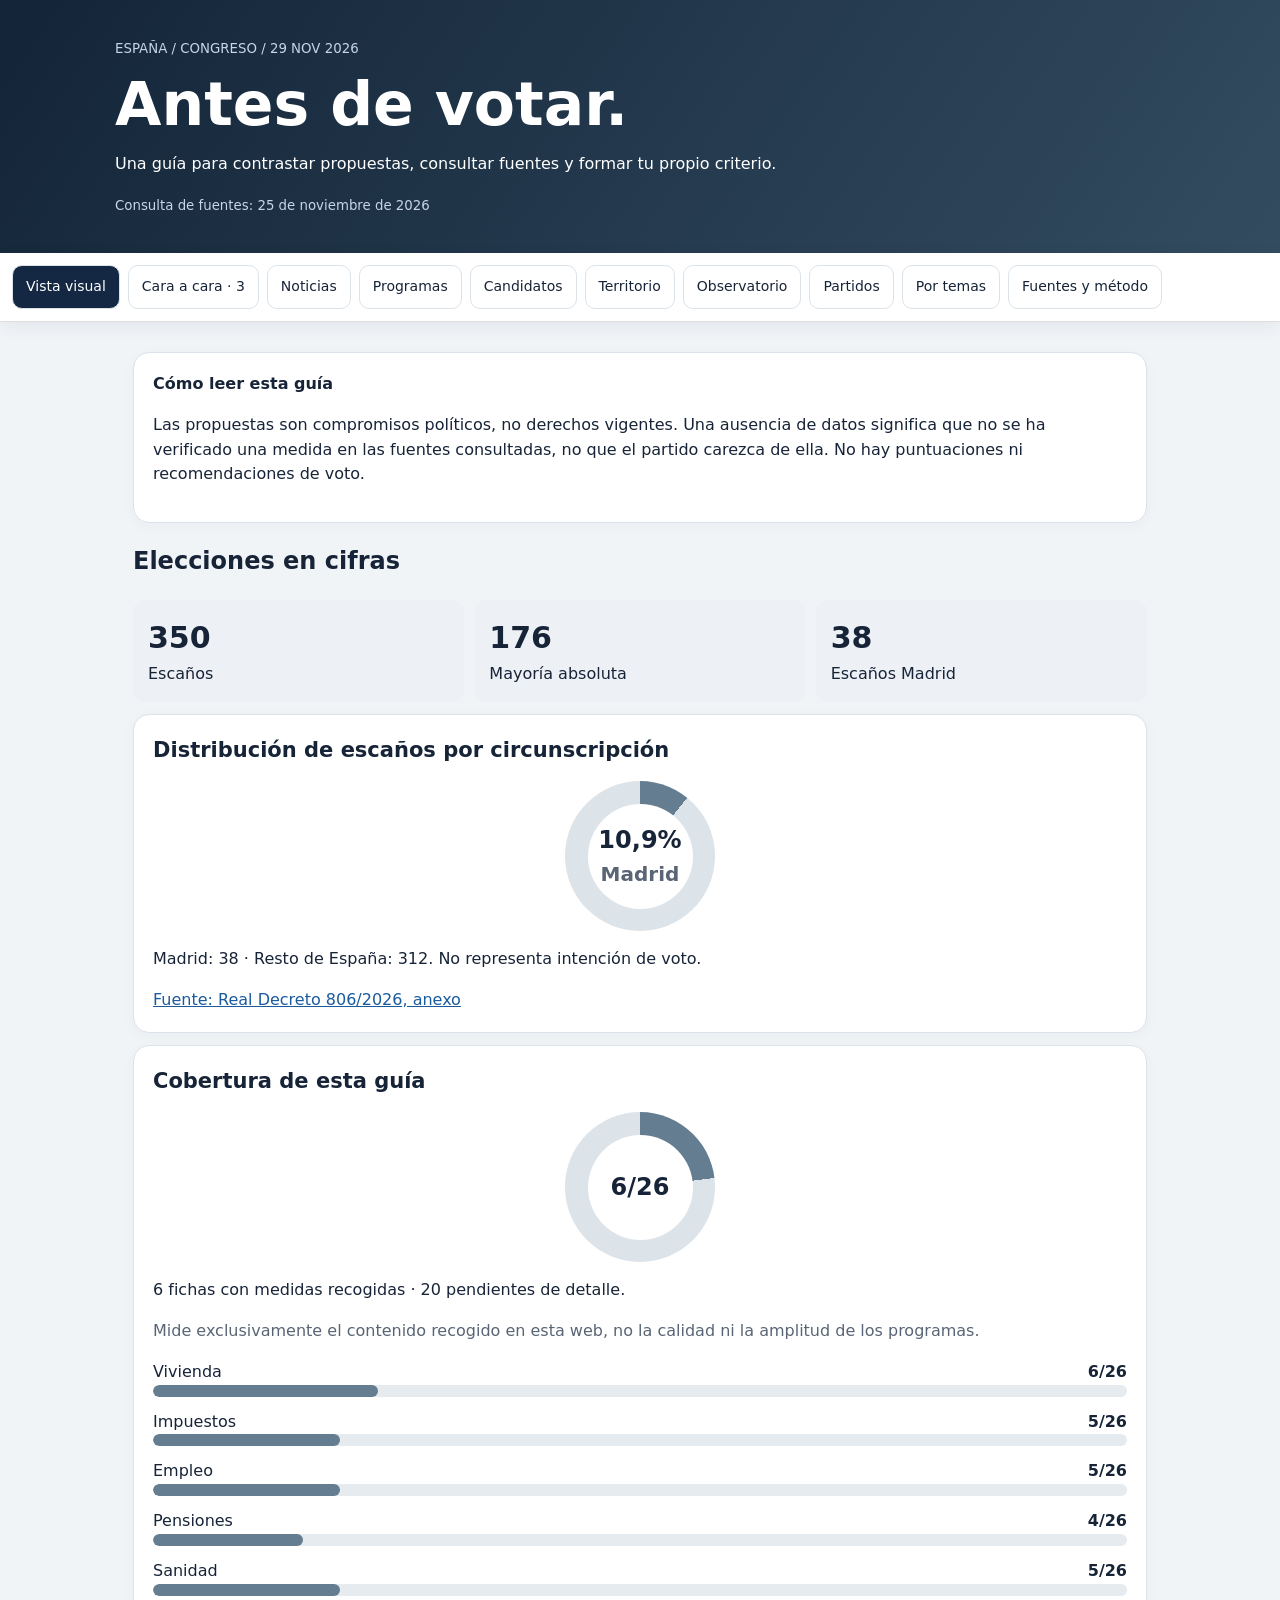
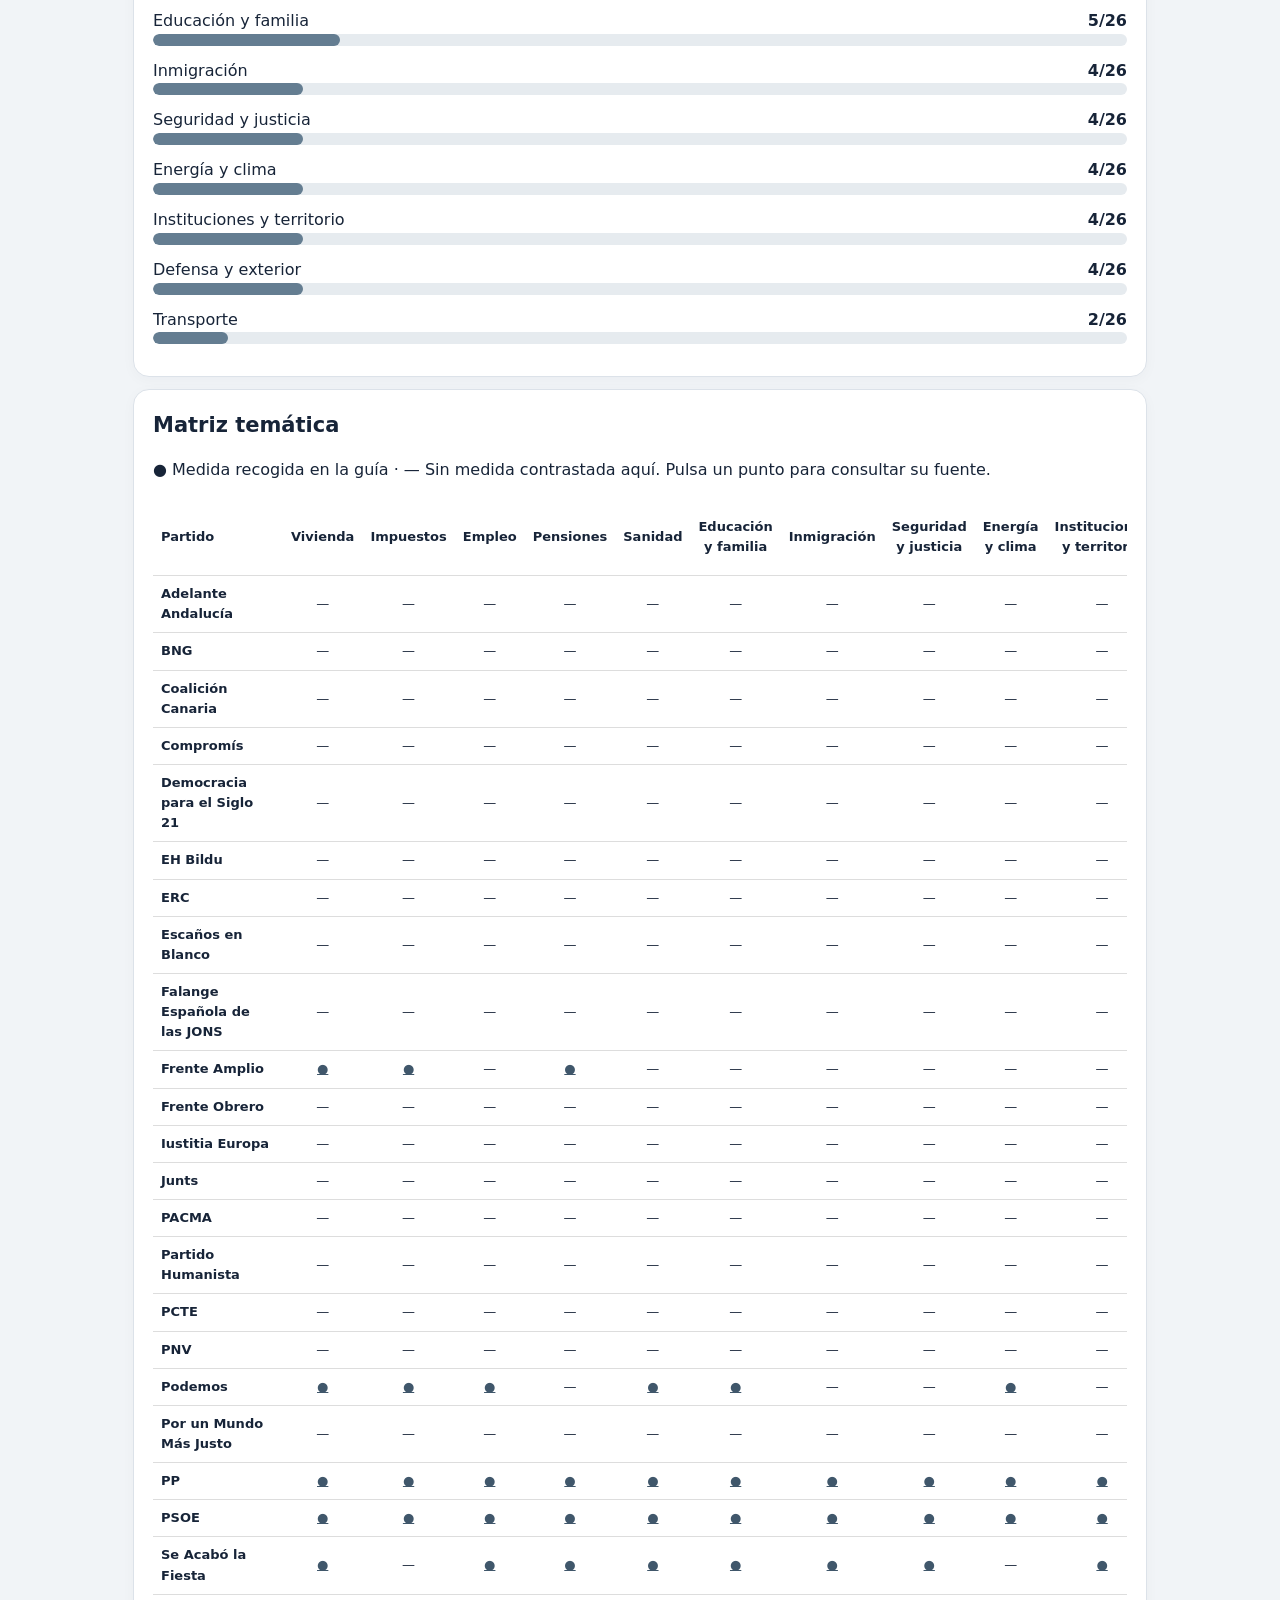
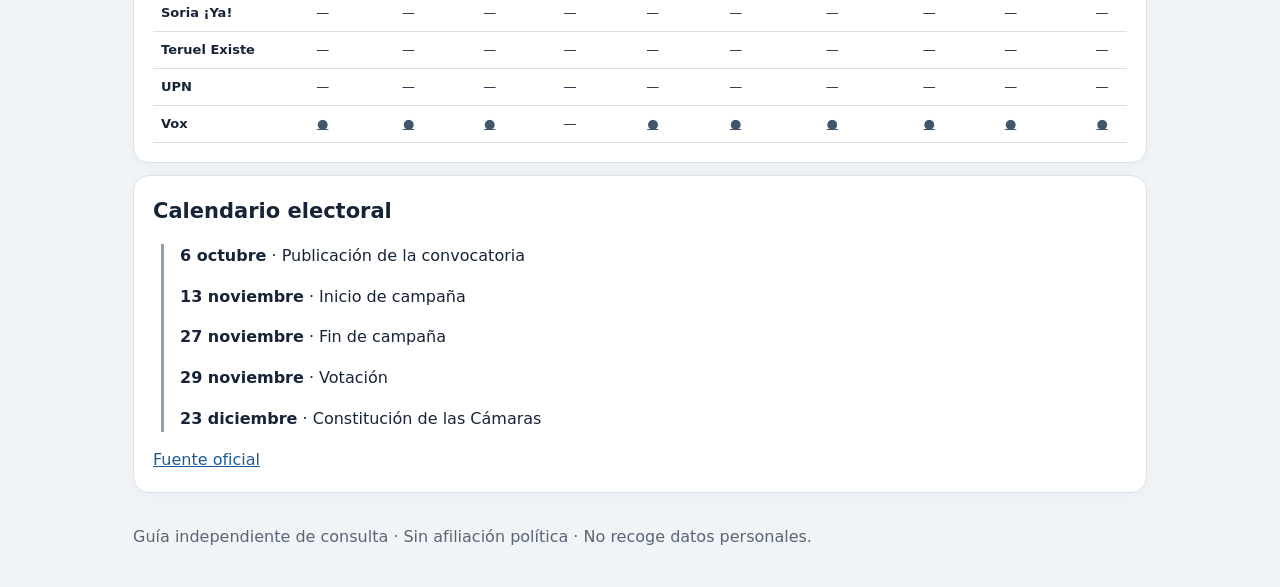
==== elecciones-29n/index.html @ 09f7d1c7 "Añadir noticias con registro actualizable y filtros" ====
<!doctype html><html lang="es"><meta charset="utf-8"><meta name="viewport" content="width=device-width, initial-scale=1"><title>29N · Guía electoral</title><style> *{box-sizing:border-box}body{margin:0;background:#f3f5f8;color:#172438;font:16px/1.55 system-ui,sans-serif}header{background:#142743;color:white;padding:36px 20px}main,header>div{max-width:1050px;margin:auto}main{padding:18px}h1{font-size:clamp(32px,7vw,60px);line-height:1.05;margin:12px 0}h2{font-size:24px}small,.muted{color:#596575}header small{color:#c7d5e8}nav{position:sticky;top:0;background:#fff;padding:12px;display:flex;gap:8px;overflow:auto;border-bottom:1px solid #ddd;z-index:2}button,select,input{font:inherit;padding:12px;border:1px solid #b9c4d1;border-radius:10px;background:white;color:#172438}button{cursor:pointer;white-space:nowrap}button.active{background:#142743;color:white}a{color:#195b9d;overflow-wrap:anywhere}article,.panel{background:white;border:1px solid #dce2e9;border-radius:16px;padding:19px;margin:12px 0}article h3{margin:0;font-size:21px} .tag{font-size:12px;background:#e9eef4;padding:5px 9px;border-radius:9px;display:inline-block;margin:5px 0} .grid{display:grid;grid-template-columns:repeat(auto-fit,minmax(min(100%,290px),1fr));gap:12px}.grid article{margin:0}label{display:block;font-weight:600;margin:10px 0 4px}select,input{width:100%}li{margin:8px 0}details{border-top:1px solid #e1e5eb;padding:10px 0}summary{cursor:pointer;font-weight:650}.compare{display:grid;grid-template-columns:1fr 1fr;gap:10px}.compare article{padding:12px;overflow-wrap:anywhere}.compare h3{font-size:18px}footer{padding:20px 0;color:#596575} @media(max-width:420px){main{padding:12px}.compare{gap:6px}.compare article{font-size:14px;padding:9px}}.metrics{display:grid;grid-template-columns:repeat(auto-fit,minmax(120px,1fr));gap:10px}.metric{background:#edf1f5;padding:15px;border-radius:12px}.metric b{display:block;font-size:30px}.bartrack{background:#e6ebef;height:12px;border-radius:8px;overflow:hidden}.barfill{background:#647d91;height:100%;border-radius:8px}.barrow{margin:13px 0}.barrow div:first-child{display:flex;justify-content:space-between;gap:8px}.donut{width:150px;aspect-ratio:1;border-radius:50%;display:grid;place-items:center;margin:15px auto}.donut span{background:white;border-radius:50%;width:105px;height:105px;display:grid;place-content:center;text-align:center;font-size:24px;font-weight:bold}.matrix{overflow:auto}.matrix table{border-collapse:collapse;font-size:13px}.matrix th,.matrix td{padding:8px;border-bottom:1px solid #ddd;text-align:center}.matrix th:first-child{text-align:left;position:sticky;left:0;background:white;min-width:130px}.matrix td a{color:#40576b}.timeline{border-left:3px solid #91a1ae;padding-left:16px;margin-left:8px}.timeline p{margin:16px 0}body{background:#f1f4f7}header{background:linear-gradient(125deg,#132438,#334c60)}nav{box-shadow:0 4px 16px #17243812;scrollbar-width:thin}nav button{font-size:14px;padding:10px 13px;border-color:#dce3e8}article,.panel{box-shadow:0 3px 14px #17243808}button:focus-visible,select:focus-visible,input:focus-visible,a:focus-visible{outline:3px solid #7895aa;outline-offset:3px}.comparehero{background:#243b50;color:white;border-radius:18px;padding:22px}.comparehero h2{font-size:clamp(22px,5vw,34px);margin:8px 0}.comparehero small{color:#d4e1eb}.pickgrid{display:grid;grid-template-columns:repeat(3,minmax(0,1fr));gap:10px}.pickgrid select{min-width:0;padding:10px 6px}.checkline{display:flex;align-items:center;gap:8px;font-weight:400;margin:16px 0}.checkline input{width:auto}.comparegrid{display:grid;grid-template-columns:repeat(var(--cols),minmax(0,1fr));gap:8px}.comparegrid article{margin:0;min-width:0;padding:12px;overflow-wrap:anywhere;border-top:3px solid #879aaa}.comparegrid h3{font-size:15px}.comparegrid p{font-size:14px}.comparegrid a{font-size:12px}.topicblock{margin:18px 0;animation:appear .18s ease-out}.topicblock h3.topicname{font-size:19px;margin:0 0 8px}.statusdot{display:inline-block;width:8px;height:8px;background:#647d91;border-radius:50%;margin-right:6px}.statusdot.empty{background:#d1d9df}.miniCount{font-size:13px;color:#526575}.coveragecard{padding:12px;background:white;border-radius:12px}.coveragecard strong{font-size:15px;overflow-wrap:anywhere}.topicblock details{font-size:13px}.topicblock details summary{font-size:12px}@keyframes appear{from{opacity:.6;transform:translateY(4px)}to{opacity:1;transform:translateY(0)}}@media(max-width:560px){.pickgrid{grid-template-columns:1fr}.comparegrid article{padding:8px}.comparegrid h3{font-size:13px}.comparegrid p{font-size:13px}.comparegrid a{font-size:11px}.comparehero{padding:16px}}@media(prefers-reduced-motion:reduce){*{animation:none!important}}</style><header><div><small>ESPAÑA / CONGRESO / 29 NOV 2026</small><h1>Antes de votar.</h1><p>Una guía para contrastar propuestas, consultar fuentes y formar tu propio criterio.</p><small>Consulta de fuentes: 25 de noviembre de 2026</small></div></header><nav><button onclick="show('visual',this)" class="active">Vista visual</button><button onclick="show('comparar',this)">Cara a cara · 3</button><button onclick="show('noticias',this)">Noticias</button><button onclick="show('documentos',this)">Programas</button><button onclick="show('candidatos',this)">Candidatos</button><button onclick="show('territorio',this)">Territorio</button><button onclick="show('observatorio',this)">Observatorio</button><button onclick="show('partidos',this)">Partidos</button><button onclick="show('temas',this)">Por temas</button><button onclick="show('fuentes',this)">Fuentes y método</button></nav><main><div class="panel"><strong>Cómo leer esta guía</strong><p>Las propuestas son compromisos políticos, no derechos vigentes. Una ausencia de datos significa que no se ha verificado una medida en las fuentes consultadas, no que el partido carezca de ella. No hay puntuaciones ni recomendaciones de voto.</p></div><section id="visual"><h2>Elecciones en cifras</h2><div class="metrics"><div class="metric"><b>350</b>Escaños</div><div class="metric"><b>176</b>Mayoría absoluta</div><div class="metric"><b>38</b>Escaños Madrid</div></div><article><h3>Distribución de escaños por circunscripción</h3><div class="donut" style="background:conic-gradient(#647d91 0 10.857%,#dce3e9 10.857% 100%)"><span>10,9%<small>Madrid</small></span></div><p>Madrid: 38 · Resto de España: 312. No representa intención de voto.</p><a href="https://www.boe.es/diario_boe/txt.php?id=BOE-A-2026-20742">Fuente: Real Decreto 806/2026, anexo</a></article><article><h3>Cobertura de esta guía</h3><div id="coverage"></div><p class="muted">Mide exclusivamente el contenido recogido en esta web, no la calidad ni la amplitud de los programas.</p><div id="bars"></div></article><article><h3>Matriz temática</h3><p>● Medida recogida en la guía · — Sin medida contrastada aquí. Pulsa un punto para consultar su fuente.</p><div class="matrix" id="matrix"></div></article><article><h3>Calendario electoral</h3><div class="timeline"><p><b>6 octubre</b> · Publicación de la convocatoria</p><p><b>13 noviembre</b> · Inicio de campaña</p><p><b>27 noviembre</b> · Fin de campaña</p><p><b>29 noviembre</b> · Votación</p><p><b>23 diciembre</b> · Constitución de las Cámaras</p></div><a href="https://www.boe.es/diario_boe/txt.php?id=BOE-A-2026-20742">Fuente oficial</a></article></section><section id="partidos" hidden><h2>Explora las candidaturas</h2><label for="scope">Ámbito</label><select id="scope" onchange="render()"><option value="all">Todas las fichas incluidas</option><option value="Madrid">Madrid</option><option value="Territorial">Territoriales</option></select><label for="search">Buscar partido o propuesta</label><input id="search" placeholder="Ej. alquiler, IRPF, sanidad" oninput="render()"><div id="cards" class="grid"></div></section><section id="temas" hidden><h2>Comparativa por asunto</h2><label for="topic">Tema</label><select id="topic" onchange="topics()"></select><div id="topicout" class="grid"></div></section><section id="comparar" hidden><div class="comparehero"><small>COMPARADOR PROGRAMÁTICO</small><h2>Tres perspectivas, un mismo tema.</h2><p>Selecciona dos o tres formaciones. Sin puntuaciones, sin recomendaciones.</p></div><div class="panel"><div class="pickgrid"><div><label for="a">Formación A</label><select id="a" onchange="compare()"></select></div><div><label for="b">Formación B</label><select id="b" onchange="compare()"></select></div><div><label for="c">Formación C (opcional)</label><select id="c" onchange="compare()"></select></div></div><label for="compareTopic">Filtrar temática</label><select id="compareTopic" onchange="compare()"><option value="all">Todas las temáticas</option></select><label class="checkline"><input type="checkbox" id="onlyData" onchange="compare()"> Ocultar temas sin información en las formaciones elegidas</label><button onclick="swapCompare()">Intercambiar A y B</button></div><div id="compareSummary"></div><div id="comparison" aria-live="polite"></div></section><section id="observatorio" hidden><h2>Observatorio electoral</h2><article><h3>El electorado en cifras</h3><div class="metrics"><div class="metric"><b>38,73 M</b>Electores</div><div class="metric"><b>52</b>Circunscripciones</div><div class="metric"><b>209</b>Senadores electos directamente</div></div><div class="donut" style="background:conic-gradient(#647d91 92.85%,#dce3e9 0)"><span>92,85%</span></div><p>35.958.711 residentes en España · 2.769.645 residentes en el extranjero.</p><a href="https://www.lamoncloa.gob.es/serviciosdeprensa/notasprensa/interior/Paginas/guia-dudas-elecciones-generales-29n.aspx?mode=Light">Interior, 6 de noviembre de 2026</a></article><article><h3>Histórico del Congreso</h3><p>Escaños por formación en elecciones anteriores. Las coaliciones no son necesariamente equivalentes entre años.</p><div id="historic"></div><a href="https://infoelectoral.interior.gob.es/">Consultar resultados oficiales de Interior</a></article><article><h3>Simulador aritmético de investidura</h3><p>Introduce escaños hipotéticos, no estimaciones de voto ni pactos previstos.</p><label>Votos a favor</label><input type="number" min="0" max="350" value="0" id="yes" oninput="majority()"><label>Votos en contra</label><input type="number" min="0" max="350" value="0" id="no" oninput="majority()"><div id="major"></div><p>Primera votación: 176 votos a favor. Segunda: más votos a favor que en contra, 48 horas después.</p><a href="https://www.boe.es/buscar/act.php?id=BOE-A-1978-31229">Constitución, artículo 99</a></article><article><h3>Explorar todos los programas</h3><p>El índice externo Electosfera contabiliza 67 formaciones, 47 programas y 9.132 medidas. Estas cifras corresponden a su recopilación, no a una auditoría nuestra.</p><a href="https://electosfera.es/2026/generales/">Explorar medidas y candidaturas por provincia</a><p><a href="https://votomunicipal.es/programas-electorales/">Directorio de programas oficiales</a></p><p><a href="https://www.datoelectoral.es/candidaturas">Candidaturas de las 52 circunscripciones</a></p></article><article><h3>Cómo evaluar una medida</h3><div id="questions"></div></article><article><h3>Cómo votar</h3><p>Congreso: una lista cerrada por circunscripción. Senado: selección individual de candidatos dentro del máximo permitido en cada circunscripción. Consulta tu mesa y la documentación admitida en la información oficial.</p><a href="https://www.lamoncloa.gob.es/serviciosdeprensa/notasprensa/interior/Paginas/guia-dudas-elecciones-generales-29n.aspx?mode=Light">Guía oficial de votación</a></article><article><h3>Encuestas</h3><p>No se muestran sondeos nuevos durante el periodo de prohibición de difusión electoral. No se presentan proyecciones como resultados.</p><a href="https://www.boe.es/buscar/act.php?id=BOE-A-1985-11672">LOREG, artículo 69</a></article></section><section id="documentos" hidden><h2>Registro de programas</h2><p>Directorio de 37 formaciones y marcas electorales seguidas por un registro externo a 25/11/2026. No equivale a 37 listas independientes ni implica presencia en todas las provincias.</p><div class="metrics"><div class="metric"><b>37</b>Entradas seguidas</div><div class="metric"><b>6</b>Sin publicar</div><div class="metric"><b>11</b>Cambios detectados</div></div><article><h3>Documentación y versiones</h3><p>El registro identifica también cambios en programas durante noviembre. Consulta el documento vigente y su historial antes de atribuir una medida.</p><a href="https://www.programaselectorales.es/">Registro de versiones y enlaces a programas</a> · <a href="https://www.rtve.es/noticias/20261117/elecciones-generales-2026-comparador-programas-electorales/17318559.shtml">Comparador documental RTVE</a></article><label>Buscar formación</label><input id="directorySearch" oninput="filterDirectory()" placeholder="Nombre del partido"><div id="directory" class="grid"><article data-name="adelante andalucía"><h3>Adelante Andalucía</h3><p><a href="https://adelanteandalucia.org">Web de la formación</a></p><a href="https://www.programaselectorales.es/">Consultar estado y versión del programa</a></article><article data-name="alhora"><h3>Alhora</h3><p><a href="https://alhora.cat">Web de la formación</a></p><a href="https://www.programaselectorales.es/">Consultar estado y versión del programa</a></article><article data-name="bng"><h3>BNG</h3><p><a href="https://bng.gal">Web de la formación</a></p><a href="https://www.programaselectorales.es/">Consultar estado y versión del programa</a></article><article data-name="chunta aragonesista"><h3>Chunta Aragonesista</h3><p><a href="https://chunta.org">Web de la formación</a></p><a href="https://www.programaselectorales.es/">Consultar estado y versión del programa</a></article><article data-name="coalición canaria"><h3>Coalición Canaria</h3><p><a href="https://coalicioncanaria.org">Web de la formación</a></p><a href="https://www.programaselectorales.es/">Consultar estado y versión del programa</a></article><article data-name="compromís"><h3>Compromís</h3><p><a href="https://compromis.net">Web de la formación</a></p><a href="https://www.programaselectorales.es/">Consultar estado y versión del programa</a></article><article data-name="comuns"><h3>Comuns</h3><p><a href="https://comuns.cat">Web de la formación</a></p><a href="https://www.programaselectorales.es/">Consultar estado y versión del programa</a></article><article data-name="convergents"><h3>Convergents</h3><p><a href="https://convergents.org">Web de la formación</a></p><a href="https://www.programaselectorales.es/">Consultar estado y versión del programa</a></article><article data-name="democracia para el siglo 21"><h3>Democracia para el Siglo 21</h3><p><a href="https://democracia21.es">Web de la formación</a></p><a href="https://www.programaselectorales.es/">Consultar estado y versión del programa</a></article><article data-name="drago canarias"><h3>Drago Canarias</h3><p><a href="https://dragocanarias.com">Web de la formación</a></p><a href="https://www.programaselectorales.es/">Consultar estado y versión del programa</a></article><article data-name="eh bildu"><h3>EH Bildu</h3><p><a href="https://ehbildu.eus">Web de la formación</a></p><a href="https://www.programaselectorales.es/">Consultar estado y versión del programa</a></article><article data-name="erc"><h3>ERC</h3><p><a href="https://esquerra.cat">Web de la formación</a></p><a href="https://www.programaselectorales.es/">Consultar estado y versión del programa</a></article><article data-name="escaños en blanco"><h3>Escaños en Blanco</h3><p><a href="https://escanos.org">Web de la formación</a></p><a href="https://www.programaselectorales.es/">Consultar estado y versión del programa</a></article><article data-name="falange española de las jons"><h3>Falange Española de las JONS</h3><p><a href="https://falange.es">Web de la formación</a></p><a href="https://www.programaselectorales.es/">Consultar estado y versión del programa</a></article><article data-name="feministas al congreso"><h3>Feministas al Congreso</h3><p><a href="https://feministasalcongreso.es">Web de la formación</a></p><a href="https://www.programaselectorales.es/">Consultar estado y versión del programa</a></article><article data-name="frente amplio"><h3>Frente Amplio</h3><p><a href="https://frenteamplio.info">Web de la formación</a></p><a href="https://www.programaselectorales.es/">Consultar estado y versión del programa</a></article><article data-name="frente obrero"><h3>Frente Obrero</h3><p><a href="https://frenteobrero.es">Web de la formación</a></p><a href="https://www.programaselectorales.es/">Consultar estado y versión del programa</a></article><article data-name="geroa bai"><h3>Geroa Bai</h3><p><a href="https://geroabai.eus">Web de la formación</a></p><a href="https://www.programaselectorales.es/">Consultar estado y versión del programa</a></article><article data-name="junts"><h3>Junts</h3><p><a href="https://junts.cat">Web de la formación</a></p><a href="https://www.programaselectorales.es/">Consultar estado y versión del programa</a></article><article data-name="nuevo extremeñismo"><h3>Nuevo Extremeñismo</h3><p><a href="https://nuevoext.es">Web de la formación</a></p><a href="https://www.programaselectorales.es/">Consultar estado y versión del programa</a></article><article data-name="pacma"><h3>PACMA</h3><p><a href="https://pacma.es">Web de la formación</a></p><a href="https://www.programaselectorales.es/">Consultar estado y versión del programa</a></article><article data-name="partido autónomos"><h3>Partido Autónomos</h3><p><a href="https://partidoautonomos.es">Web de la formación</a></p><a href="https://www.programaselectorales.es/">Consultar estado y versión del programa</a></article><article data-name="partido humanista"><h3>Partido Humanista</h3><p><a href="https://partidohumanista.es">Web de la formación</a></p><a href="https://www.programaselectorales.es/">Consultar estado y versión del programa</a></article><article data-name="pcte"><h3>PCTE</h3><p><a href="https://pcte.es">Web de la formación</a></p><a href="https://www.programaselectorales.es/">Consultar estado y versión del programa</a></article><article data-name="pnv"><h3>PNV</h3><p><a href="https://eaj-pnv.eus">Web de la formación</a></p><a href="https://www.programaselectorales.es/">Consultar estado y versión del programa</a></article><article data-name="podemos"><h3>Podemos</h3><p><a href="https://podemos.info">Web de la formación</a></p><a href="https://www.programaselectorales.es/">Consultar estado y versión del programa</a></article><article data-name="por un mundo más justo"><h3>Por un Mundo Más Justo</h3><p><a href="https://porunmundomasjusto.es">Web de la formación</a></p><a href="https://www.programaselectorales.es/">Consultar estado y versión del programa</a></article><article data-name="pp"><h3>PP</h3><p><a href="https://pp.es">Web de la formación</a></p><a href="https://www.programaselectorales.es/">Consultar estado y versión del programa</a></article><article data-name="psc"><h3>PSC</h3><p><a href="https://socialistes.cat">Web de la formación</a></p><a href="https://www.programaselectorales.es/">Consultar estado y versión del programa</a></article><article data-name="psoe"><h3>PSOE</h3><p><a href="https://psoe.es">Web de la formación</a></p><a href="https://www.programaselectorales.es/">Consultar estado y versión del programa</a></article><article data-name="se acabó la fiesta"><h3>Se Acabó la Fiesta</h3><p><a href="https://seacabolafiesta.com">Web de la formación</a></p><a href="https://www.programaselectorales.es/">Consultar estado y versión del programa</a></article><article data-name="soria ¡ya!"><h3>Soria ¡Ya!</h3><p><a href="https://soriaya.org">Web de la formación</a></p><a href="https://www.programaselectorales.es/">Consultar estado y versión del programa</a></article><article data-name="teruel existe"><h3>Teruel Existe</h3><p><a href="https://teruelexiste.info">Web de la formación</a></p><a href="https://www.programaselectorales.es/">Consultar estado y versión del programa</a></article><article data-name="unidad del pueblo canario"><h3>Unidad del Pueblo Canario</h3><p><a href="https://unidadpueblocanario.org">Web de la formación</a></p><a href="https://www.programaselectorales.es/">Consultar estado y versión del programa</a></article><article data-name="upn-pp"><h3>UPN-PP</h3><p><a href="https://upn-pp.es">Web de la formación</a></p><a href="https://www.programaselectorales.es/">Consultar estado y versión del programa</a></article><article data-name="valencia unida"><h3>Valencia Unida</h3><p><a href="https://valenciaunida.es">Web de la formación</a></p><a href="https://www.programaselectorales.es/">Consultar estado y versión del programa</a></article><article data-name="vox"><h3>Vox</h3><p><a href="https://voxespana.es">Web de la formación</a></p><a href="https://www.programaselectorales.es/">Consultar estado y versión del programa</a></article></div></section><section id="candidatos" hidden><h2>Candidatos nacionales</h2><p>Selección inicial de cinco candidaturas de ámbito estatal. No es una lista completa de candidatos al Congreso ni al Senado.</p><div class="grid"><article><small>Frente Amplio</small><h3>Ada Colau</h3><p>Exalcaldesa de Barcelona</p><a href="https://www.articulo14.es/politica/que-partidos-se-presentan-a-las-elecciones-del-29-n-candidaturas-y-coaliciones-20261108.html">Fuente de candidaturas</a></article><article><small>Podemos</small><h3>Irene Montero</h3><p>Exministra de Igualdad</p><a href="https://www.articulo14.es/politica/que-partidos-se-presentan-a-las-elecciones-del-29-n-candidaturas-y-coaliciones-20261108.html">Fuente de candidaturas</a></article><article><small>PP</small><h3>Alberto Núñez Feijóo</h3><p>Expresidente de la Xunta de Galicia</p><a href="https://www.articulo14.es/politica/que-partidos-se-presentan-a-las-elecciones-del-29-n-candidaturas-y-coaliciones-20261108.html">Fuente de candidaturas</a></article><article><small>PSOE</small><h3>Pedro Sánchez</h3><p>Presidente del Gobierno desde 2018</p><a href="https://www.articulo14.es/politica/que-partidos-se-presentan-a-las-elecciones-del-29-n-candidaturas-y-coaliciones-20261108.html">Fuente de candidaturas</a></article><article><small>Vox</small><h3>Santiago Abascal</h3><p>Presidente de Vox</p><a href="https://www.articulo14.es/politica/que-partidos-se-presentan-a-las-elecciones-del-29-n-candidaturas-y-coaliciones-20261108.html">Fuente de candidaturas</a></article></div><article><a href="https://www.boe.es/diario_boe/txt.php?id=BOE-A-2026-23103">Listas proclamadas en BOE</a></article></section><section id="territorio" hidden><h2>El Congreso por territorio</h2><p>Escaños asignados por ley, no predicciones de resultados. Las 52 circunscripciones comparten 350 escaños.</p><label>Buscar circunscripción</label><input id="provinceSearch" oninput="filterProvince()" placeholder="Provincia o ciudad autónoma"><article id="provinceBars"><div class="barrow" data-name="a coruña"><div><span>A Coruña</span><b>8</b></div><div class="bartrack"><div class="barfill" style="width:21.052631578947366%"></div></div></div><div class="barrow" data-name="álava"><div><span>Álava</span><b>4</b></div><div class="bartrack"><div class="barfill" style="width:10.526315789473683%"></div></div></div><div class="barrow" data-name="albacete"><div><span>Albacete</span><b>4</b></div><div class="bartrack"><div class="barfill" style="width:10.526315789473683%"></div></div></div><div class="barrow" data-name="alicante"><div><span>Alicante</span><b>12</b></div><div class="bartrack"><div class="barfill" style="width:31.57894736842105%"></div></div></div><div class="barrow" data-name="almería"><div><span>Almería</span><b>6</b></div><div class="bartrack"><div class="barfill" style="width:15.789473684210526%"></div></div></div><div class="barrow" data-name="asturias"><div><span>Asturias</span><b>7</b></div><div class="bartrack"><div class="barfill" style="width:18.421052631578945%"></div></div></div><div class="barrow" data-name="ávila"><div><span>Ávila</span><b>3</b></div><div class="bartrack"><div class="barfill" style="width:7.894736842105263%"></div></div></div><div class="barrow" data-name="badajoz"><div><span>Badajoz</span><b>5</b></div><div class="bartrack"><div class="barfill" style="width:13.157894736842104%"></div></div></div><div class="barrow" data-name="baleares"><div><span>Baleares</span><b>8</b></div><div class="bartrack"><div class="barfill" style="width:21.052631578947366%"></div></div></div><div class="barrow" data-name="barcelona"><div><span>Barcelona</span><b>32</b></div><div class="bartrack"><div class="barfill" style="width:84.21052631578947%"></div></div></div><div class="barrow" data-name="bizkaia"><div><span>Bizkaia</span><b>8</b></div><div class="bartrack"><div class="barfill" style="width:21.052631578947366%"></div></div></div><div class="barrow" data-name="burgos"><div><span>Burgos</span><b>4</b></div><div class="bartrack"><div class="barfill" style="width:10.526315789473683%"></div></div></div><div class="barrow" data-name="cáceres"><div><span>Cáceres</span><b>4</b></div><div class="bartrack"><div class="barfill" style="width:10.526315789473683%"></div></div></div><div class="barrow" data-name="cádiz"><div><span>Cádiz</span><b>8</b></div><div class="bartrack"><div class="barfill" style="width:21.052631578947366%"></div></div></div><div class="barrow" data-name="cantabria"><div><span>Cantabria</span><b>5</b></div><div class="bartrack"><div class="barfill" style="width:13.157894736842104%"></div></div></div><div class="barrow" data-name="castellón"><div><span>Castellón</span><b>5</b></div><div class="bartrack"><div class="barfill" style="width:13.157894736842104%"></div></div></div><div class="barrow" data-name="ceuta"><div><span>Ceuta</span><b>1</b></div><div class="bartrack"><div class="barfill" style="width:2.631578947368421%"></div></div></div><div class="barrow" data-name="ciudad real"><div><span>Ciudad Real</span><b>5</b></div><div class="bartrack"><div class="barfill" style="width:13.157894736842104%"></div></div></div><div class="barrow" data-name="córdoba"><div><span>Córdoba</span><b>6</b></div><div class="bartrack"><div class="barfill" style="width:15.789473684210526%"></div></div></div><div class="barrow" data-name="cuenca"><div><span>Cuenca</span><b>3</b></div><div class="bartrack"><div class="barfill" style="width:7.894736842105263%"></div></div></div><div class="barrow" data-name="gipuzkoa"><div><span>Gipuzkoa</span><b>6</b></div><div class="bartrack"><div class="barfill" style="width:15.789473684210526%"></div></div></div><div class="barrow" data-name="girona"><div><span>Girona</span><b>6</b></div><div class="bartrack"><div class="barfill" style="width:15.789473684210526%"></div></div></div><div class="barrow" data-name="granada"><div><span>Granada</span><b>7</b></div><div class="bartrack"><div class="barfill" style="width:18.421052631578945%"></div></div></div><div class="barrow" data-name="guadalajara"><div><span>Guadalajara</span><b>3</b></div><div class="bartrack"><div class="barfill" style="width:7.894736842105263%"></div></div></div><div class="barrow" data-name="huelva"><div><span>Huelva</span><b>5</b></div><div class="bartrack"><div class="barfill" style="width:13.157894736842104%"></div></div></div><div class="barrow" data-name="huesca"><div><span>Huesca</span><b>3</b></div><div class="bartrack"><div class="barfill" style="width:7.894736842105263%"></div></div></div><div class="barrow" data-name="jaén"><div><span>Jaén</span><b>5</b></div><div class="bartrack"><div class="barfill" style="width:13.157894736842104%"></div></div></div><div class="barrow" data-name="la rioja"><div><span>La Rioja</span><b>4</b></div><div class="bartrack"><div class="barfill" style="width:10.526315789473683%"></div></div></div><div class="barrow" data-name="las palmas"><div><span>Las Palmas</span><b>8</b></div><div class="bartrack"><div class="barfill" style="width:21.052631578947366%"></div></div></div><div class="barrow" data-name="león"><div><span>León</span><b>4</b></div><div class="bartrack"><div class="barfill" style="width:10.526315789473683%"></div></div></div><div class="barrow" data-name="lleida"><div><span>Lleida</span><b>4</b></div><div class="bartrack"><div class="barfill" style="width:10.526315789473683%"></div></div></div><div class="barrow" data-name="lugo"><div><span>Lugo</span><b>4</b></div><div class="bartrack"><div class="barfill" style="width:10.526315789473683%"></div></div></div><div class="barrow" data-name="madrid"><div><span>Madrid</span><b>38</b></div><div class="bartrack"><div class="barfill" style="width:100%"></div></div></div><div class="barrow" data-name="málaga"><div><span>Málaga</span><b>11</b></div><div class="bartrack"><div class="barfill" style="width:28.947368421052634%"></div></div></div><div class="barrow" data-name="melilla"><div><span>Melilla</span><b>1</b></div><div class="bartrack"><div class="barfill" style="width:2.631578947368421%"></div></div></div><div class="barrow" data-name="murcia"><div><span>Murcia</span><b>10</b></div><div class="bartrack"><div class="barfill" style="width:26.31578947368421%"></div></div></div><div class="barrow" data-name="navarra"><div><span>Navarra</span><b>5</b></div><div class="bartrack"><div class="barfill" style="width:13.157894736842104%"></div></div></div><div class="barrow" data-name="ourense"><div><span>Ourense</span><b>4</b></div><div class="bartrack"><div class="barfill" style="width:10.526315789473683%"></div></div></div><div class="barrow" data-name="palencia"><div><span>Palencia</span><b>3</b></div><div class="bartrack"><div class="barfill" style="width:7.894736842105263%"></div></div></div><div class="barrow" data-name="pontevedra"><div><span>Pontevedra</span><b>7</b></div><div class="bartrack"><div class="barfill" style="width:18.421052631578945%"></div></div></div><div class="barrow" data-name="salamanca"><div><span>Salamanca</span><b>4</b></div><div class="bartrack"><div class="barfill" style="width:10.526315789473683%"></div></div></div><div class="barrow" data-name="santa cruz de tenerife"><div><span>Santa Cruz de Tenerife</span><b>7</b></div><div class="bartrack"><div class="barfill" style="width:18.421052631578945%"></div></div></div><div class="barrow" data-name="segovia"><div><span>Segovia</span><b>3</b></div><div class="bartrack"><div class="barfill" style="width:7.894736842105263%"></div></div></div><div class="barrow" data-name="sevilla"><div><span>Sevilla</span><b>12</b></div><div class="bartrack"><div class="barfill" style="width:31.57894736842105%"></div></div></div><div class="barrow" data-name="soria"><div><span>Soria</span><b>2</b></div><div class="bartrack"><div class="barfill" style="width:5.263157894736842%"></div></div></div><div class="barrow" data-name="tarragona"><div><span>Tarragona</span><b>6</b></div><div class="bartrack"><div class="barfill" style="width:15.789473684210526%"></div></div></div><div class="barrow" data-name="teruel"><div><span>Teruel</span><b>3</b></div><div class="bartrack"><div class="barfill" style="width:7.894736842105263%"></div></div></div><div class="barrow" data-name="toledo"><div><span>Toledo</span><b>6</b></div><div class="bartrack"><div class="barfill" style="width:15.789473684210526%"></div></div></div><div class="barrow" data-name="valencia"><div><span>Valencia</span><b>16</b></div><div class="bartrack"><div class="barfill" style="width:42.10526315789473%"></div></div></div><div class="barrow" data-name="valladolid"><div><span>Valladolid</span><b>5</b></div><div class="bartrack"><div class="barfill" style="width:13.157894736842104%"></div></div></div><div class="barrow" data-name="zamora"><div><span>Zamora</span><b>3</b></div><div class="bartrack"><div class="barfill" style="width:7.894736842105263%"></div></div></div><div class="barrow" data-name="zaragoza"><div><span>Zaragoza</span><b>7</b></div><div class="bartrack"><div class="barfill" style="width:18.421052631578945%"></div></div></div></article><a href="https://boe.es/buscar/doc.php?id=BOE-A-2026-20742">Real Decreto 806/2026, anexo</a></section><section id="noticias" hidden><h2>Cambios y seguimiento electoral</h2><article><h3>Registro de cambios documentados</h3><p>Seguimiento de modificaciones de programas de cualquier formación. Una declaración de campaña no equivale a una modificación formal del programa.</p><p id="newsStatus" role="status">Cargando registro…</p><label for="newsParty">Filtrar formación</label><select id="newsParty"><option value="">Todas</option></select><label for="newsType">Tipo de cambio</label><select id="newsType"><option value="">Todos</option><option>Modificación formal</option><option>Rectificación</option><option>Ampliación</option><option>Retirada</option><option>Declaración de campaña</option></select></article><div id="newsCards"></div></section><section id="fuentes" hidden><h2>Fuentes y criterios</h2><article><p><a href="https://www.boe.es/diario_boe/txt.php?id=BOE-A-2026-23103&lang=es">BOE: candidaturas proclamadas</a> · 3 de noviembre.</p><p><a href="https://www.rtve.es/noticias/20261117/elecciones-generales-2026-comparador-programas-electorales/17318559.shtml">RTVE: comparador y documentos electorales</a>.</p><p><a href="https://politicareal.org/elecciones-29n/programas/">PolíticaReal: índice de programas y enlaces a originales</a> · consultado el 25 de noviembre.</p><p>Las fichas con medidas se basan en resúmenes documentales consultados, no en una auditoría directa de todos los PDF. Los enlaces de cada ficha permiten consultar el origen y las páginas del programa. Las formaciones sin detalle verificado conservan su ficha de consulta; no se rellenan huecos con promesas de otras elecciones. La selección territorial no es exhaustiva.</p></article><article><h3>Preguntas para contrastar cualquier propuesta</h3><ul><li>¿Qué coste tiene y cómo se financiaría?</li><li>¿Depende del Estado, de las autonomías o de la UE?</li><li>¿Necesita una ley, una reforma constitucional o un acuerdo internacional?</li><li>¿A quién afecta y en qué plazo?</li><li>¿Qué indicadores permitirían comprobar su cumplimiento?</li></ul></article></section><footer>Guía independiente de consulta · Sin afiliación política · No recoge datos personales.</footer></main><script>
const T=['Vivienda','Impuestos','Empleo','Pensiones','Sanidad','Educación y familia','Inmigración','Seguridad y justicia','Energía y clima','Instituciones y territorio','Defensa y exterior','Transporte'];const base='https://politicareal.org/elecciones-29n/programas/';const boe='https://www.boe.es/diario_boe/txt.php?id=BOE-A-2026-23103&lang=es';const P=[];function add(n,s,status,slug,data={},pages={}){P.push({n,s,status,url:slug?base+slug+'/':boe,data,pages})}
add('PP','Madrid','Programa publicado','pp',{0:'Un millón de viviendas; derogar la ley de vivienda; IVA del 4% para primera vivienda de menores de 40 años.',1:'IRPF reducido durante cuatro primeros años de declaración para jóvenes de 18 a 35 años; IVA cero temporal en alimentos básicos.',2:'Primer año sin cuota para nuevos autónomos; exención de IVA para facturación inferior a 85.000 €.',3:'Actualización anual con IPC.',4:'4.500 médicos adicionales de primaria; plan de salud mental.',5:'Gratuidad infantil 0–3; sustituir LOMLOE.',6:'Visados por puntos y cupos sectoriales; limitar regularizaciones masivas.',7:'Recuperación judicial de vivienda ocupada en 48 horas; ampliar prisión permanente revisable.',8:'Prolongar operación nuclear, sujeto al CSN.',9:'Derogar amnistía; reforma del CGPJ.',10:'Financiación plurianual de defensa; apoyo a Ucrania.'},{0:'53–55',1:'60–61',2:'59',3:'42',4:'69–70',5:'57, 67',6:'21–23',7:'20, 55',8:'71',9:'29–30',10:'26'});
add('PSOE','Madrid','Programa publicado','psoe',{0:'Movilizar el 1% del PIB anual; parque estatal de 100.000 viviendas; gravar viviendas de grandes propietarios fuera del alquiler asequible.',1:'Tipo máximo del 35% sobre rentas del capital superiores a 300.000 €; crédito fiscal por descendientes.',2:'37,5 horas sin pérdida salarial; avanzar hacia 35 mediante negociación colectiva.',3:'Protección constitucional del sistema público y actualización con IPC.',4:'Financiación cercana al 7% del PIB; incorporar odontología básica y atención psicológica.',5:'Universalizar 0–3; prestación por crianza y cuenta inicial de 1.000 € al nacer.',6:'Plan de integración y vías legales de asilo.',7:'Desalojos de ocupación en 48 horas; cámaras corporales policiales.',8:'81% de electricidad renovable en 2030; mantener cierre nuclear.',9:'Edad de voto a 16 años; agencia independiente anticorrupción.',10:'Avanzar hacia 0,7% de renta nacional bruta en cooperación.'},{0:'27–31',1:'48–49',2:'37–43',3:'40',4:'49–50',5:'51–56',6:'92',7:'99–100',8:'65–66',9:'90, 102',10:'107'});
add('Vox','Madrid','Avance de propuestas','vox',{0:'Derogar ley de vivienda; IVA cero en primera vivienda nueva de familia española, bonificación del ITP en usada.',1:'Reducir IRPF, IVA y Sociedades.',2:'Cuota cero de autónomos por debajo del SMI; revisar legislación laboral.',4:'Tarjeta única; limitar atención a inmigrantes irregulares a urgencias.',5:'Currículo y EVAU comunes; beneficios de familia numerosa desde el primer hijo.',6:'Repatriaciones, supresión del arraigo y prioridad nacional en ayudas; IMV solo para españoles.',7:'Reducir edad de responsabilidad penal; ampliar prisión permanente revisable.',8:'Eliminar ZBE y calendario de cierre nuclear.',9:'Retirar progresivamente subvenciones a partidos, sindicatos y patronales.',10:'Aumentar inversión militar.',11:'Auditar ferrocarril y modernizar Cercanías.'});
add('Frente Amplio','Madrid','Avance de propuestas','frente-amplio',{0:'Inversión pública hasta 1% del PIB; expropiación por fases a propietarios corporativos; regulación de huelgas de alquiler.',1:'Impuesto patrimonial anual del 2% desde un millón y 3% desde 50 millones, descontando impuestos patrimoniales ya pagados; tributación empresarial efectiva mínima del 15%.',3:'Pensión mínima igual al SMI; jubilación efectiva a los 65.',11:'Unificar Renfe y Adif; trasladar fondos de ampliación aeroportuaria al ferrocarril.'});
add('Podemos','Madrid','Avance de propuestas','podemos',{0:'Impedir compras de vivienda con fines especulativos.',1:'Reducir coste de vida y recuperar poder adquisitivo.',2:'SMI de 1.800 € y 30 horas semanales.',4:'Más recursos y personal mediante reasignación del gasto militar.',5:'Reforzar educación pública y combatir violencia machista.',8:'Combatir el cambio climático.',10:'No aumentar gasto en armamento; cuestiona pertenencia a la OTAN.'});
add('Se Acabó la Fiesta','Madrid','Programa publicado','se-acabo-la-fiesta',{0:'Eliminar IBI; ayudas fiscales a primera vivienda y desalojo policial de ocupación en 48 horas.',2:'Eliminar cuota de autónomos; contrato indefinido único con indemnización creciente.',3:'Cuenta individual obligatoria y heredable del 2% del salario para menores de 45 años; mantener IPC.',4:'Máximos de espera: 60 días cirugía, 30 especialista, 7 pruebas prioritarias; alternativa privada financiada públicamente.',5:'Cheque escolar; aumentar mínimo exento de IRPF por hijo.',6:'Cinco años de residencia legal y cotización para determinadas prestaciones; visados con contrato previo.',7:'Macrocárcel; delitos de corrupción de cargos públicos imprescriptibles.',9:'Reducir Gobierno a diez ministerios.'},{0:'5–7',2:'12, 30',3:'20',4:'22',5:'12, 33',6:'17–19',7:'8, 25',9:'3'});
for(const n of ['Frente Obrero','PACMA','Iustitia Europa','Democracia para el Siglo 21','PCTE','Falange Española de las JONS','Por un Mundo Más Justo','Partido Humanista'])add(n,'Madrid','Candidatura; programa no contrastado',null);
for(const [n,slug,status] of [['ERC','erc','Programa publicado'],['PNV','pnv','Programa publicado'],['BNG','bng','Programa publicado'],['Coalición Canaria','coalicion-canaria','Programa publicado'],['Compromís','compromis','Programa publicado'],['Junts',null,'Sin programa localizado en el índice'],['EH Bildu',null,'Sin programa localizado en el índice'],['UPN',null,'Avance disponible en el índice'],['Adelante Andalucía',null,'Consultar programa'],['Teruel Existe',null,'Consultar candidatura y programa'],['Soria ¡Ya!',null,'Consultar candidatura y programa'],['Escaños en Blanco',null,'Consultar candidatura y programa']])add(n,'Territorial',status,slug);
function source(p){return `<a href="${p.url}" target="_blank" rel="noopener">${p.url===boe?'Consultar candidaturas en BOE':'Medidas, páginas y documento electoral'}</a>`}function cell(p,i){return p.data[i]?p.data[i]+(p.pages[i]?` <small>(p. ${p.pages[i]})</small>`:''):'<span class="muted">Sin medida contrastada en esta guía.</span>'}function card(p){return `<article><h3>${p.n}</h3><small>${p.s}</small><br><span class="tag">${p.status}</span>${Object.keys(p.data).map(i=>`<details><summary>${T[i]}</summary><p>${cell(p,i)}</p></details>`).join('')||'<p class="muted">Ficha de consulta: contenido programático pendiente de contraste.</p>'}${source(p)}</article>`}function render(){let q=search.value.toLowerCase(),s=scope.value;cards.innerHTML=P.filter(p=>(s==='all'||p.s===s)&&JSON.stringify(p).toLowerCase().includes(q)).map(card).join('')||'<p>No hay coincidencias.</p>'}function topics(){let i=topic.value;topicout.innerHTML=P.filter(p=>p.data[i]).map(p=>`<article><h3>${p.n}</h3><span class="tag">${p.status}</span><p>${cell(p,i)}</p>${source(p)}</article>`).join('')||'<p>Sin datos contrastados.</p>'}function compare(){const ids=["a","b","c"].map(id=>document.getElementById(id).value).filter(v=>v!=="");const chosen=[...new Set(ids)].map(v=>P[Number(v)]).filter(Boolean);const filter=document.getElementById("compareTopic").value;const only=document.getElementById("onlyData").checked;const grid='class="comparegrid" style="--cols:'+chosen.length+'"';document.getElementById("compareSummary").innerHTML='<p class="muted">Cobertura documental de esta guía, no valoración política.</p><div '+grid+'>'+chosen.map(p=>{let n=Object.keys(p.data).length;return '<div class="coveragecard"><strong>'+p.n+'</strong><p class="miniCount">'+n+'/'+T.length+' temas recogidos</p><div class="bartrack"><div class="barfill" style="width:'+n/T.length*100+'%"></div></div></div>'}).join("")+'</div>';document.getElementById("comparison").innerHTML=T.map((t,i)=>{if(filter!=="all"&&Number(filter)!==i||only&&!chosen.some(p=>p.data[i]))return "";return '<div class="topicblock"><h3 class="topicname">'+t+'</h3><div '+grid+'>'+chosen.map(p=>'<article><h3>'+p.n+'</h3><p class="miniCount"><span class="statusdot '+(p.data[i]?"":"empty")+'"></span>'+(p.data[i]?"Medida recogida":"Sin dato contrastado")+'</p><p>'+cell(p,i)+'</p><details><summary>Fuente y contexto</summary>'+source(p)+'<p>Consulta el documento original para comprobar alcance, coste, plazo y requisitos legales. Esta ficha no acredita su viabilidad.</p></details></article>').join("")+'</div></div>'}).join("")||'<p>No hay medidas recogidas con estos filtros.</p>';}function swapCompare(){let x=document.getElementById("a"),y=document.getElementById("b"),v=x.value;x.value=y.value;y.value=v;compare()}function show(id,btn){document.querySelectorAll('main section').forEach(s=>s.hidden=s.id!==id);document.querySelectorAll('nav button').forEach(b=>b.classList.toggle('active',b===btn));}P.sort((x,y)=>x.n.localeCompare(y.n,"es"));topic.innerHTML=T.map((t,i)=>`<option value="${i}">${t}</option>`).join('');a.innerHTML=b.innerHTML=P.map((p,i)=>`<option value="${i}">${p.n}</option>`).join('');b.value=1;document.getElementById("c").innerHTML='<option value="">Sin tercera formación</option>'+a.innerHTML;document.getElementById("c").value="2";document.getElementById("compareTopic").innerHTML+=T.map((t,i)=>'<option value="'+i+'">'+t+'</option>').join("");render();topics();compare(); const covered=P.filter(p=>Object.keys(p.data).length).length;document.getElementById("coverage").innerHTML=`<div class="donut" style="background:conic-gradient(#647d91 ${100*covered/P.length}%,#dce3e9 0)"><span>${covered}/${P.length}</span></div><p>${covered} fichas con medidas recogidas · ${P.length-covered} pendientes de detalle.</p>`;document.getElementById("bars").innerHTML=T.map((t,i)=>{let n=P.filter(p=>p.data[i]).length;return `<div class="barrow"><div><span>${t}</span><b>${n}/${P.length}</b></div><div class="bartrack"><div class="barfill" style="width:${100*n/P.length}%"></div></div></div>`}).join("");document.getElementById("matrix").innerHTML=`<table><thead><tr><th>Partido</th>${T.map(t=>`<th>${t}</th>`).join("")}</tr></thead><tbody>${P.map(p=>`<tr><th>${p.n}</th>${T.map((t,i)=>`<td>${p.data[i]?`<a href="${p.url}" title="${p.data[i].replace(/"/g,"&quot;")}">●</a>`:"—"}</td>`).join("")}</tr>`).join("")}</tbody></table>`;const hist=[["PP",137,89],["PSOE",121,120],["Vox",33,52],["Sumar (2023)",31,null],["Unidas Podemos (2019)",null,35],["ERC",7,13],["Junts",7,8],["EH Bildu",6,5],["PNV",5,6],["BNG",1,1]];document.getElementById("historic").innerHTML="<p>Selección de formaciones; no es el reparto completo. Nov. 2019 (gris claro) y julio 2023 (gris oscuro).</p>"+hist.sort((a,b)=>a[0].localeCompare(b[0],"es")).map(([name,a,b])=>"<div class='barrow'><b>"+name+"</b>"+[[b,"2019","#aebbc6"],[a,"2023","#647d91"]].map(([v,y,c])=>v===null?"<small>"+y+": no comparable</small>":"<div>"+y+" · "+v+"<div class='bartrack'><div class='barfill' style='background:"+c+";width:"+v/350*100+"%'></div></div></div>").join("")+"</div>").join("");function majority(){let a=Number(document.getElementById("yes").value),b=Number(document.getElementById("no").value);document.getElementById("major").textContent=a<0||b<0||a+b>350||!Number.isInteger(a)||!Number.isInteger(b)?"Introduce números enteros válidos que sumen como máximo 350.":"Primera votación: "+(a>=176?"mayoría alcanzada":"mayoría no alcanzada")+" · Segunda: "+(a>b?"mayoría simple alcanzada":"mayoría simple no alcanzada")+" · Resto: "+(350-a-b);}majority();document.getElementById("questions").innerHTML=["Vivienda","Impuestos","Empleo","Salarios","Pensiones","Sanidad","Educación","Inmigración","Seguridad","Justicia","Autónomos","Empresas","Familia","Conciliación","Energía","Medioambiente","Transporte","Defensa","Unión Europea","Agricultura","Turismo","Digitalización","Organización territorial","Transparencia"].map(t=>"<details><summary>"+t+"</summary><p>Comprueba el texto de la medida, sus destinatarios, coste, financiación, plazo, autoridad competente y mecanismo de aprobación. Si no consta, no presupongas una respuesta.</p><a href='https://electosfera.es/2026/generales/'>Consultar programas y medidas</a></details>").join("");function filterDirectory(){let q=document.getElementById("directorySearch").value.toLowerCase();document.querySelectorAll("#directory article").forEach(e=>e.hidden=!e.dataset.name.includes(q))}function filterProvince(){let q=document.getElementById("provinceSearch").value.toLowerCase();document.querySelectorAll("#provinceBars .barrow").forEach(e=>e.hidden=!e.dataset.name.includes(q))}(()=>{const status=document.getElementById("newsStatus"),out=document.getElementById("newsCards"),party=document.getElementById("newsParty"),type=document.getElementById("newsType");const esc=v=>String(v??"").replace(/[&<>"']/g,c=>({"&":"&amp;","<":"&lt;",">":"&gt;",'"':"&quot;","'":"&#39;"}[c]));const link=(u,label)=>/^https?:\/\//i.test(u||"")?'<a rel="noopener noreferrer" target="_blank" href="'+esc(u)+'">'+label+'</a>':"Fuente no disponible";fetch("noticias.json",{cache:"no-store"}).then(r=>{if(!r.ok)throw Error();return r.json()}).then(d=>{status.textContent=d.lastChecked?"Última revisión: "+d.lastChecked+" · "+(d.note||""):"Primera revisión pendiente.";const entries=Array.isArray(d.entries)?d.entries:[];party.innerHTML+=[...new Set(entries.map(e=>e.party))].sort((a,b)=>a.localeCompare(b,"es")).map(p=>'<option>'+esc(p)+'</option>').join("");function draw(){out.innerHTML=entries.filter(e=>(!party.value||e.party===party.value)&&(!type.value||e.type===type.value)).sort((a,b)=>String(b.date).localeCompare(String(a.date))||a.party.localeCompare(b.party,"es")).map(e=>'<article><small>'+esc(e.date)+' · '+esc(e.party)+' · '+esc(e.type)+'</small><h3>'+esc(e.title)+'</h3><div class="comparegrid" style="--cols:2"><div><b>Antes</b><p>'+esc(e.before)+'</p>'+link(e.beforeUrl,"Fuente original")+'</div><div><b>Después</b><p>'+esc(e.after)+'</p>'+link(e.afterUrl,"Fuente actualizada")+'</div></div><p>'+esc(e.context)+'</p></article>').join("")||'<article>No hay cambios documentados para esta selección. Esto no significa que no existan cambios.</article>'}party.onchange=type.onchange=draw;draw()}).catch(()=>{status.textContent="Registro no disponible temporalmente; no se puede confirmar la última revisión."})})();</script></html>
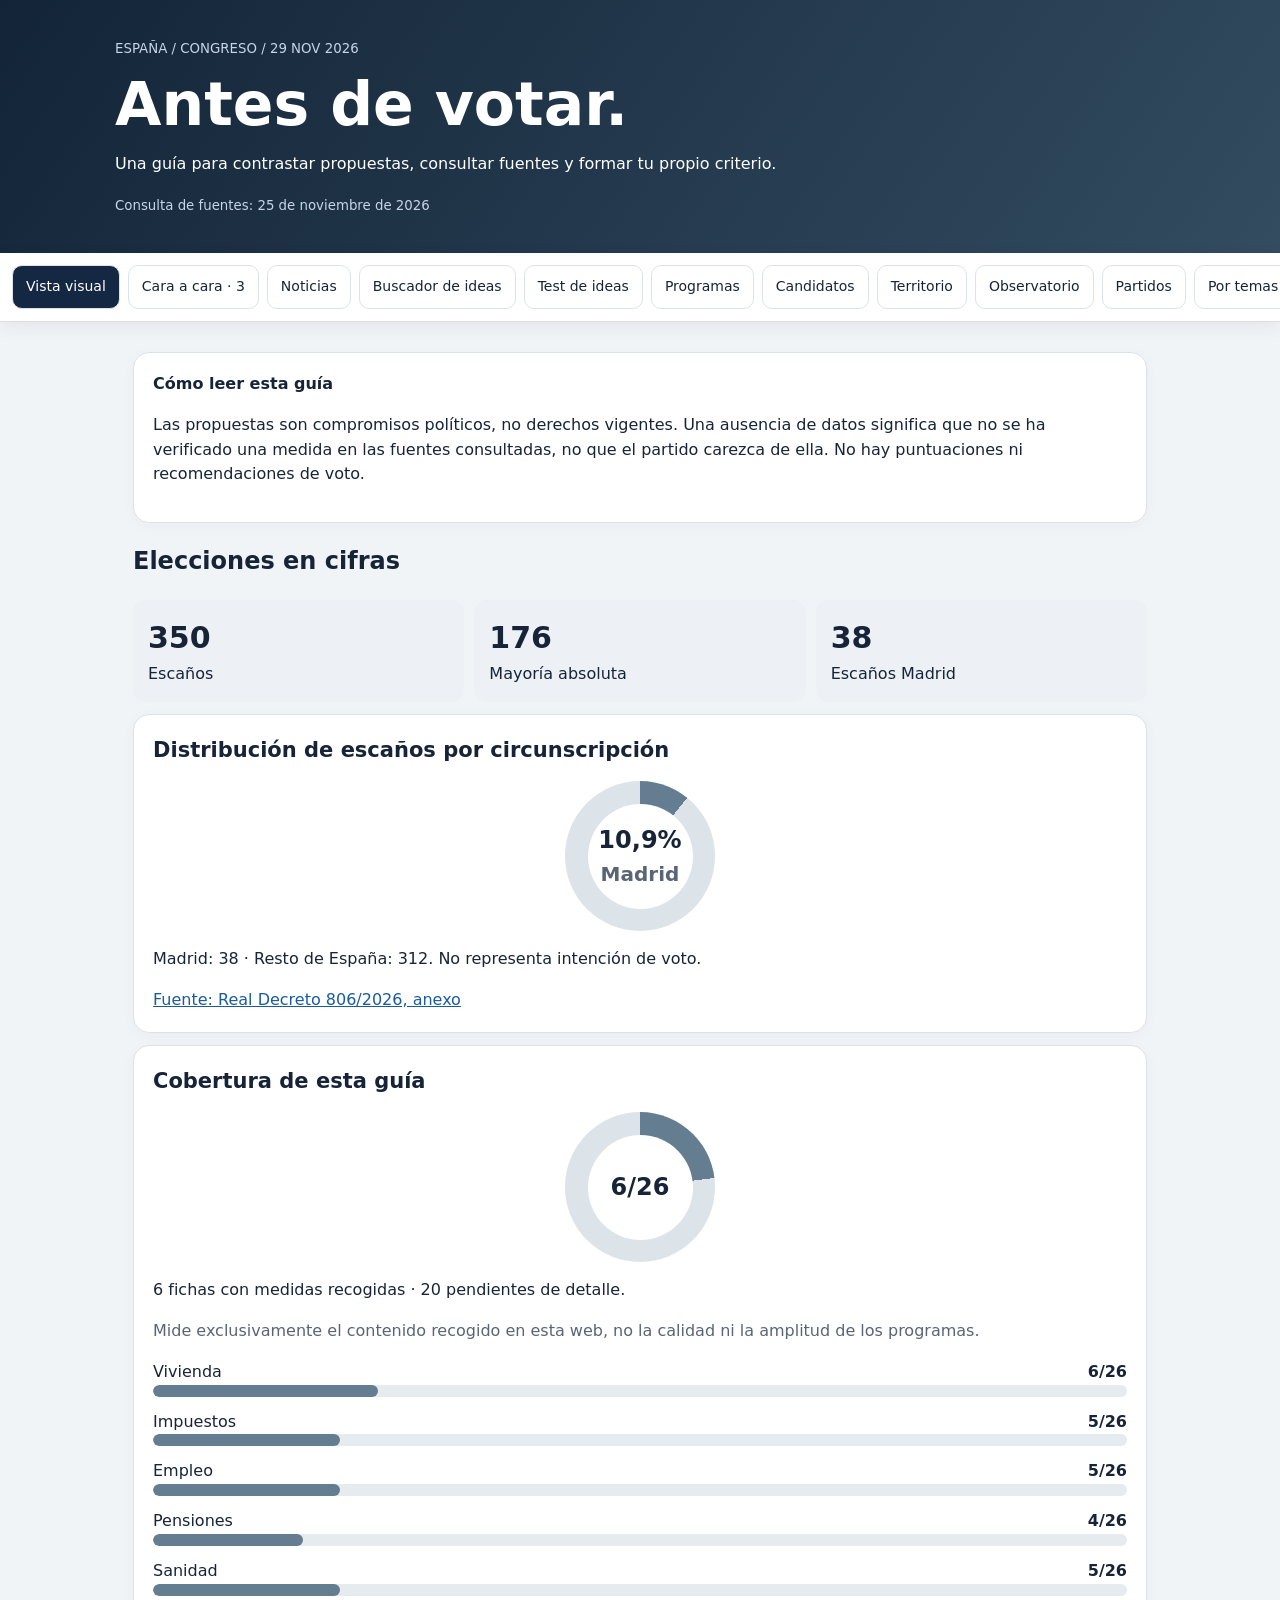
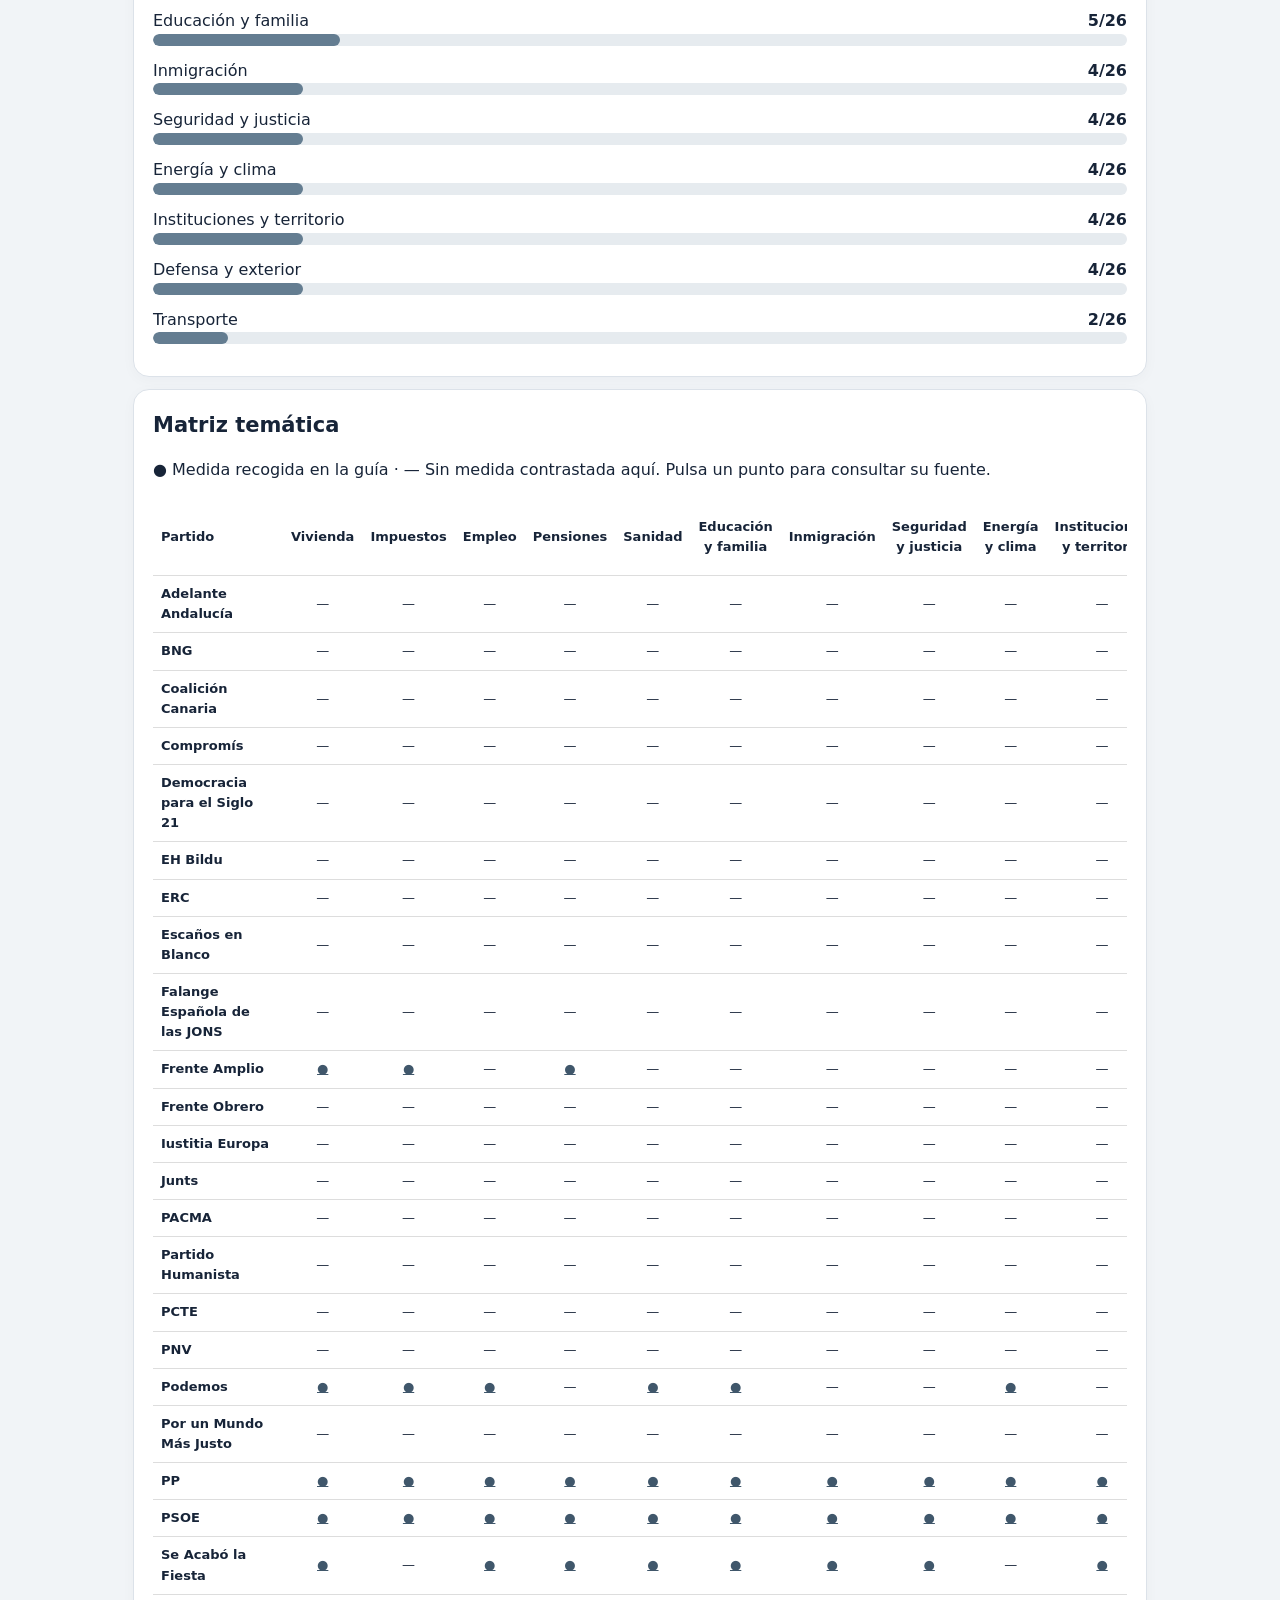
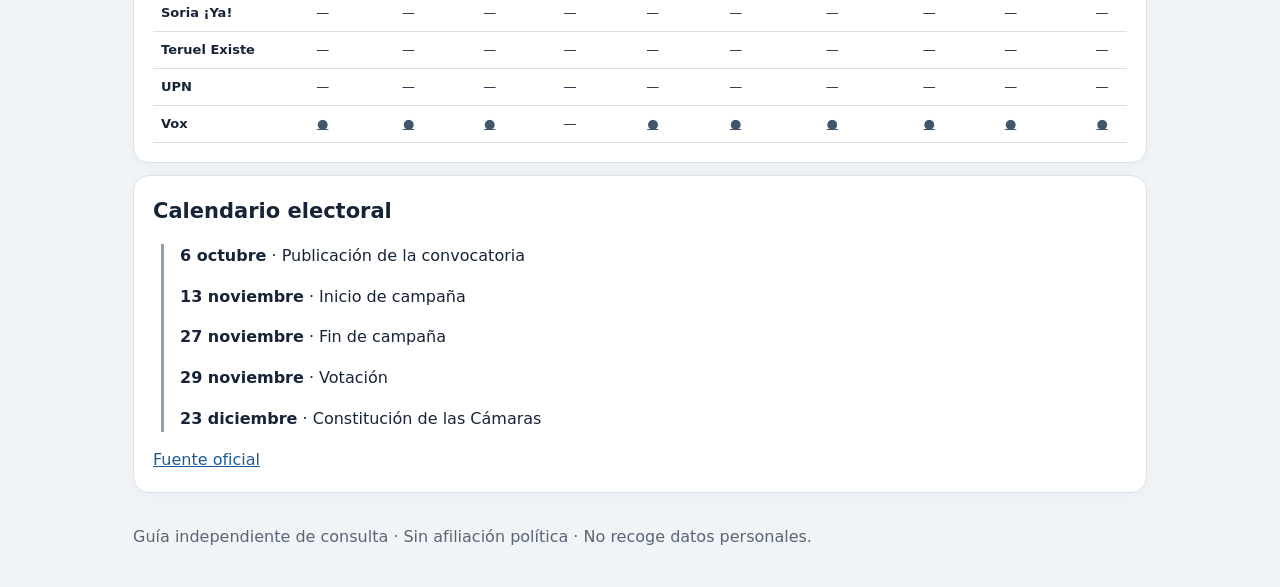
==== commit 46e8d70b: "Añadir buscador de propuestas y cuestionario temático neutral" ====
--- a/elecciones-29n/index.html
+++ b/elecciones-29n/index.html
@@ -1,4 +1,4 @@
-<!doctype html><html lang="es"><meta charset="utf-8"><meta name="viewport" content="width=device-width, initial-scale=1"><title>29N · Guía electoral</title><style> *{box-sizing:border-box}body{margin:0;background:#f3f5f8;color:#172438;font:16px/1.55 system-ui,sans-serif}header{background:#142743;color:white;padding:36px 20px}main,header>div{max-width:1050px;margin:auto}main{padding:18px}h1{font-size:clamp(32px,7vw,60px);line-height:1.05;margin:12px 0}h2{font-size:24px}small,.muted{color:#596575}header small{color:#c7d5e8}nav{position:sticky;top:0;background:#fff;padding:12px;display:flex;gap:8px;overflow:auto;border-bottom:1px solid #ddd;z-index:2}button,select,input{font:inherit;padding:12px;border:1px solid #b9c4d1;border-radius:10px;background:white;color:#172438}button{cursor:pointer;white-space:nowrap}button.active{background:#142743;color:white}a{color:#195b9d;overflow-wrap:anywhere}article,.panel{background:white;border:1px solid #dce2e9;border-radius:16px;padding:19px;margin:12px 0}article h3{margin:0;font-size:21px} .tag{font-size:12px;background:#e9eef4;padding:5px 9px;border-radius:9px;display:inline-block;margin:5px 0} .grid{display:grid;grid-template-columns:repeat(auto-fit,minmax(min(100%,290px),1fr));gap:12px}.grid article{margin:0}label{display:block;font-weight:600;margin:10px 0 4px}select,input{width:100%}li{margin:8px 0}details{border-top:1px solid #e1e5eb;padding:10px 0}summary{cursor:pointer;font-weight:650}.compare{display:grid;grid-template-columns:1fr 1fr;gap:10px}.compare article{padding:12px;overflow-wrap:anywhere}.compare h3{font-size:18px}footer{padding:20px 0;color:#596575} @media(max-width:420px){main{padding:12px}.compare{gap:6px}.compare article{font-size:14px;padding:9px}}.metrics{display:grid;grid-template-columns:repeat(auto-fit,minmax(120px,1fr));gap:10px}.metric{background:#edf1f5;padding:15px;border-radius:12px}.metric b{display:block;font-size:30px}.bartrack{background:#e6ebef;height:12px;border-radius:8px;overflow:hidden}.barfill{background:#647d91;height:100%;border-radius:8px}.barrow{margin:13px 0}.barrow div:first-child{display:flex;justify-content:space-between;gap:8px}.donut{width:150px;aspect-ratio:1;border-radius:50%;display:grid;place-items:center;margin:15px auto}.donut span{background:white;border-radius:50%;width:105px;height:105px;display:grid;place-content:center;text-align:center;font-size:24px;font-weight:bold}.matrix{overflow:auto}.matrix table{border-collapse:collapse;font-size:13px}.matrix th,.matrix td{padding:8px;border-bottom:1px solid #ddd;text-align:center}.matrix th:first-child{text-align:left;position:sticky;left:0;background:white;min-width:130px}.matrix td a{color:#40576b}.timeline{border-left:3px solid #91a1ae;padding-left:16px;margin-left:8px}.timeline p{margin:16px 0}body{background:#f1f4f7}header{background:linear-gradient(125deg,#132438,#334c60)}nav{box-shadow:0 4px 16px #17243812;scrollbar-width:thin}nav button{font-size:14px;padding:10px 13px;border-color:#dce3e8}article,.panel{box-shadow:0 3px 14px #17243808}button:focus-visible,select:focus-visible,input:focus-visible,a:focus-visible{outline:3px solid #7895aa;outline-offset:3px}.comparehero{background:#243b50;color:white;border-radius:18px;padding:22px}.comparehero h2{font-size:clamp(22px,5vw,34px);margin:8px 0}.comparehero small{color:#d4e1eb}.pickgrid{display:grid;grid-template-columns:repeat(3,minmax(0,1fr));gap:10px}.pickgrid select{min-width:0;padding:10px 6px}.checkline{display:flex;align-items:center;gap:8px;font-weight:400;margin:16px 0}.checkline input{width:auto}.comparegrid{display:grid;grid-template-columns:repeat(var(--cols),minmax(0,1fr));gap:8px}.comparegrid article{margin:0;min-width:0;padding:12px;overflow-wrap:anywhere;border-top:3px solid #879aaa}.comparegrid h3{font-size:15px}.comparegrid p{font-size:14px}.comparegrid a{font-size:12px}.topicblock{margin:18px 0;animation:appear .18s ease-out}.topicblock h3.topicname{font-size:19px;margin:0 0 8px}.statusdot{display:inline-block;width:8px;height:8px;background:#647d91;border-radius:50%;margin-right:6px}.statusdot.empty{background:#d1d9df}.miniCount{font-size:13px;color:#526575}.coveragecard{padding:12px;background:white;border-radius:12px}.coveragecard strong{font-size:15px;overflow-wrap:anywhere}.topicblock details{font-size:13px}.topicblock details summary{font-size:12px}@keyframes appear{from{opacity:.6;transform:translateY(4px)}to{opacity:1;transform:translateY(0)}}@media(max-width:560px){.pickgrid{grid-template-columns:1fr}.comparegrid article{padding:8px}.comparegrid h3{font-size:13px}.comparegrid p{font-size:13px}.comparegrid a{font-size:11px}.comparehero{padding:16px}}@media(prefers-reduced-motion:reduce){*{animation:none!important}}</style><header><div><small>ESPAÑA / CONGRESO / 29 NOV 2026</small><h1>Antes de votar.</h1><p>Una guía para contrastar propuestas, consultar fuentes y formar tu propio criterio.</p><small>Consulta de fuentes: 25 de noviembre de 2026</small></div></header><nav><button onclick="show('visual',this)" class="active">Vista visual</button><button onclick="show('comparar',this)">Cara a cara · 3</button><button onclick="show('noticias',this)">Noticias</button><button onclick="show('documentos',this)">Programas</button><button onclick="show('candidatos',this)">Candidatos</button><button onclick="show('territorio',this)">Territorio</button><button onclick="show('observatorio',this)">Observatorio</button><button onclick="show('partidos',this)">Partidos</button><button onclick="show('temas',this)">Por temas</button><button onclick="show('fuentes',this)">Fuentes y método</button></nav><main><div class="panel"><strong>Cómo leer esta guía</strong><p>Las propuestas son compromisos políticos, no derechos vigentes. Una ausencia de datos significa que no se ha verificado una medida en las fuentes consultadas, no que el partido carezca de ella. No hay puntuaciones ni recomendaciones de voto.</p></div><section id="visual"><h2>Elecciones en cifras</h2><div class="metrics"><div class="metric"><b>350</b>Escaños</div><div class="metric"><b>176</b>Mayoría absoluta</div><div class="metric"><b>38</b>Escaños Madrid</div></div><article><h3>Distribución de escaños por circunscripción</h3><div class="donut" style="background:conic-gradient(#647d91 0 10.857%,#dce3e9 10.857% 100%)"><span>10,9%<small>Madrid</small></span></div><p>Madrid: 38 · Resto de España: 312. No representa intención de voto.</p><a href="https://www.boe.es/diario_boe/txt.php?id=BOE-A-2026-20742">Fuente: Real Decreto 806/2026, anexo</a></article><article><h3>Cobertura de esta guía</h3><div id="coverage"></div><p class="muted">Mide exclusivamente el contenido recogido en esta web, no la calidad ni la amplitud de los programas.</p><div id="bars"></div></article><article><h3>Matriz temática</h3><p>● Medida recogida en la guía · — Sin medida contrastada aquí. Pulsa un punto para consultar su fuente.</p><div class="matrix" id="matrix"></div></article><article><h3>Calendario electoral</h3><div class="timeline"><p><b>6 octubre</b> · Publicación de la convocatoria</p><p><b>13 noviembre</b> · Inicio de campaña</p><p><b>27 noviembre</b> · Fin de campaña</p><p><b>29 noviembre</b> · Votación</p><p><b>23 diciembre</b> · Constitución de las Cámaras</p></div><a href="https://www.boe.es/diario_boe/txt.php?id=BOE-A-2026-20742">Fuente oficial</a></article></section><section id="partidos" hidden><h2>Explora las candidaturas</h2><label for="scope">Ámbito</label><select id="scope" onchange="render()"><option value="all">Todas las fichas incluidas</option><option value="Madrid">Madrid</option><option value="Territorial">Territoriales</option></select><label for="search">Buscar partido o propuesta</label><input id="search" placeholder="Ej. alquiler, IRPF, sanidad" oninput="render()"><div id="cards" class="grid"></div></section><section id="temas" hidden><h2>Comparativa por asunto</h2><label for="topic">Tema</label><select id="topic" onchange="topics()"></select><div id="topicout" class="grid"></div></section><section id="comparar" hidden><div class="comparehero"><small>COMPARADOR PROGRAMÁTICO</small><h2>Tres perspectivas, un mismo tema.</h2><p>Selecciona dos o tres formaciones. Sin puntuaciones, sin recomendaciones.</p></div><div class="panel"><div class="pickgrid"><div><label for="a">Formación A</label><select id="a" onchange="compare()"></select></div><div><label for="b">Formación B</label><select id="b" onchange="compare()"></select></div><div><label for="c">Formación C (opcional)</label><select id="c" onchange="compare()"></select></div></div><label for="compareTopic">Filtrar temática</label><select id="compareTopic" onchange="compare()"><option value="all">Todas las temáticas</option></select><label class="checkline"><input type="checkbox" id="onlyData" onchange="compare()"> Ocultar temas sin información en las formaciones elegidas</label><button onclick="swapCompare()">Intercambiar A y B</button></div><div id="compareSummary"></div><div id="comparison" aria-live="polite"></div></section><section id="observatorio" hidden><h2>Observatorio electoral</h2><article><h3>El electorado en cifras</h3><div class="metrics"><div class="metric"><b>38,73 M</b>Electores</div><div class="metric"><b>52</b>Circunscripciones</div><div class="metric"><b>209</b>Senadores electos directamente</div></div><div class="donut" style="background:conic-gradient(#647d91 92.85%,#dce3e9 0)"><span>92,85%</span></div><p>35.958.711 residentes en España · 2.769.645 residentes en el extranjero.</p><a href="https://www.lamoncloa.gob.es/serviciosdeprensa/notasprensa/interior/Paginas/guia-dudas-elecciones-generales-29n.aspx?mode=Light">Interior, 6 de noviembre de 2026</a></article><article><h3>Histórico del Congreso</h3><p>Escaños por formación en elecciones anteriores. Las coaliciones no son necesariamente equivalentes entre años.</p><div id="historic"></div><a href="https://infoelectoral.interior.gob.es/">Consultar resultados oficiales de Interior</a></article><article><h3>Simulador aritmético de investidura</h3><p>Introduce escaños hipotéticos, no estimaciones de voto ni pactos previstos.</p><label>Votos a favor</label><input type="number" min="0" max="350" value="0" id="yes" oninput="majority()"><label>Votos en contra</label><input type="number" min="0" max="350" value="0" id="no" oninput="majority()"><div id="major"></div><p>Primera votación: 176 votos a favor. Segunda: más votos a favor que en contra, 48 horas después.</p><a href="https://www.boe.es/buscar/act.php?id=BOE-A-1978-31229">Constitución, artículo 99</a></article><article><h3>Explorar todos los programas</h3><p>El índice externo Electosfera contabiliza 67 formaciones, 47 programas y 9.132 medidas. Estas cifras corresponden a su recopilación, no a una auditoría nuestra.</p><a href="https://electosfera.es/2026/generales/">Explorar medidas y candidaturas por provincia</a><p><a href="https://votomunicipal.es/programas-electorales/">Directorio de programas oficiales</a></p><p><a href="https://www.datoelectoral.es/candidaturas">Candidaturas de las 52 circunscripciones</a></p></article><article><h3>Cómo evaluar una medida</h3><div id="questions"></div></article><article><h3>Cómo votar</h3><p>Congreso: una lista cerrada por circunscripción. Senado: selección individual de candidatos dentro del máximo permitido en cada circunscripción. Consulta tu mesa y la documentación admitida en la información oficial.</p><a href="https://www.lamoncloa.gob.es/serviciosdeprensa/notasprensa/interior/Paginas/guia-dudas-elecciones-generales-29n.aspx?mode=Light">Guía oficial de votación</a></article><article><h3>Encuestas</h3><p>No se muestran sondeos nuevos durante el periodo de prohibición de difusión electoral. No se presentan proyecciones como resultados.</p><a href="https://www.boe.es/buscar/act.php?id=BOE-A-1985-11672">LOREG, artículo 69</a></article></section><section id="documentos" hidden><h2>Registro de programas</h2><p>Directorio de 37 formaciones y marcas electorales seguidas por un registro externo a 25/11/2026. No equivale a 37 listas independientes ni implica presencia en todas las provincias.</p><div class="metrics"><div class="metric"><b>37</b>Entradas seguidas</div><div class="metric"><b>6</b>Sin publicar</div><div class="metric"><b>11</b>Cambios detectados</div></div><article><h3>Documentación y versiones</h3><p>El registro identifica también cambios en programas durante noviembre. Consulta el documento vigente y su historial antes de atribuir una medida.</p><a href="https://www.programaselectorales.es/">Registro de versiones y enlaces a programas</a> · <a href="https://www.rtve.es/noticias/20261117/elecciones-generales-2026-comparador-programas-electorales/17318559.shtml">Comparador documental RTVE</a></article><label>Buscar formación</label><input id="directorySearch" oninput="filterDirectory()" placeholder="Nombre del partido"><div id="directory" class="grid"><article data-name="adelante andalucía"><h3>Adelante Andalucía</h3><p><a href="https://adelanteandalucia.org">Web de la formación</a></p><a href="https://www.programaselectorales.es/">Consultar estado y versión del programa</a></article><article data-name="alhora"><h3>Alhora</h3><p><a href="https://alhora.cat">Web de la formación</a></p><a href="https://www.programaselectorales.es/">Consultar estado y versión del programa</a></article><article data-name="bng"><h3>BNG</h3><p><a href="https://bng.gal">Web de la formación</a></p><a href="https://www.programaselectorales.es/">Consultar estado y versión del programa</a></article><article data-name="chunta aragonesista"><h3>Chunta Aragonesista</h3><p><a href="https://chunta.org">Web de la formación</a></p><a href="https://www.programaselectorales.es/">Consultar estado y versión del programa</a></article><article data-name="coalición canaria"><h3>Coalición Canaria</h3><p><a href="https://coalicioncanaria.org">Web de la formación</a></p><a href="https://www.programaselectorales.es/">Consultar estado y versión del programa</a></article><article data-name="compromís"><h3>Compromís</h3><p><a href="https://compromis.net">Web de la formación</a></p><a href="https://www.programaselectorales.es/">Consultar estado y versión del programa</a></article><article data-name="comuns"><h3>Comuns</h3><p><a href="https://comuns.cat">Web de la formación</a></p><a href="https://www.programaselectorales.es/">Consultar estado y versión del programa</a></article><article data-name="convergents"><h3>Convergents</h3><p><a href="https://convergents.org">Web de la formación</a></p><a href="https://www.programaselectorales.es/">Consultar estado y versión del programa</a></article><article data-name="democracia para el siglo 21"><h3>Democracia para el Siglo 21</h3><p><a href="https://democracia21.es">Web de la formación</a></p><a href="https://www.programaselectorales.es/">Consultar estado y versión del programa</a></article><article data-name="drago canarias"><h3>Drago Canarias</h3><p><a href="https://dragocanarias.com">Web de la formación</a></p><a href="https://www.programaselectorales.es/">Consultar estado y versión del programa</a></article><article data-name="eh bildu"><h3>EH Bildu</h3><p><a href="https://ehbildu.eus">Web de la formación</a></p><a href="https://www.programaselectorales.es/">Consultar estado y versión del programa</a></article><article data-name="erc"><h3>ERC</h3><p><a href="https://esquerra.cat">Web de la formación</a></p><a href="https://www.programaselectorales.es/">Consultar estado y versión del programa</a></article><article data-name="escaños en blanco"><h3>Escaños en Blanco</h3><p><a href="https://escanos.org">Web de la formación</a></p><a href="https://www.programaselectorales.es/">Consultar estado y versión del programa</a></article><article data-name="falange española de las jons"><h3>Falange Española de las JONS</h3><p><a href="https://falange.es">Web de la formación</a></p><a href="https://www.programaselectorales.es/">Consultar estado y versión del programa</a></article><article data-name="feministas al congreso"><h3>Feministas al Congreso</h3><p><a href="https://feministasalcongreso.es">Web de la formación</a></p><a href="https://www.programaselectorales.es/">Consultar estado y versión del programa</a></article><article data-name="frente amplio"><h3>Frente Amplio</h3><p><a href="https://frenteamplio.info">Web de la formación</a></p><a href="https://www.programaselectorales.es/">Consultar estado y versión del programa</a></article><article data-name="frente obrero"><h3>Frente Obrero</h3><p><a href="https://frenteobrero.es">Web de la formación</a></p><a href="https://www.programaselectorales.es/">Consultar estado y versión del programa</a></article><article data-name="geroa bai"><h3>Geroa Bai</h3><p><a href="https://geroabai.eus">Web de la formación</a></p><a href="https://www.programaselectorales.es/">Consultar estado y versión del programa</a></article><article data-name="junts"><h3>Junts</h3><p><a href="https://junts.cat">Web de la formación</a></p><a href="https://www.programaselectorales.es/">Consultar estado y versión del programa</a></article><article data-name="nuevo extremeñismo"><h3>Nuevo Extremeñismo</h3><p><a href="https://nuevoext.es">Web de la formación</a></p><a href="https://www.programaselectorales.es/">Consultar estado y versión del programa</a></article><article data-name="pacma"><h3>PACMA</h3><p><a href="https://pacma.es">Web de la formación</a></p><a href="https://www.programaselectorales.es/">Consultar estado y versión del programa</a></article><article data-name="partido autónomos"><h3>Partido Autónomos</h3><p><a href="https://partidoautonomos.es">Web de la formación</a></p><a href="https://www.programaselectorales.es/">Consultar estado y versión del programa</a></article><article data-name="partido humanista"><h3>Partido Humanista</h3><p><a href="https://partidohumanista.es">Web de la formación</a></p><a href="https://www.programaselectorales.es/">Consultar estado y versión del programa</a></article><article data-name="pcte"><h3>PCTE</h3><p><a href="https://pcte.es">Web de la formación</a></p><a href="https://www.programaselectorales.es/">Consultar estado y versión del programa</a></article><article data-name="pnv"><h3>PNV</h3><p><a href="https://eaj-pnv.eus">Web de la formación</a></p><a href="https://www.programaselectorales.es/">Consultar estado y versión del programa</a></article><article data-name="podemos"><h3>Podemos</h3><p><a href="https://podemos.info">Web de la formación</a></p><a href="https://www.programaselectorales.es/">Consultar estado y versión del programa</a></article><article data-name="por un mundo más justo"><h3>Por un Mundo Más Justo</h3><p><a href="https://porunmundomasjusto.es">Web de la formación</a></p><a href="https://www.programaselectorales.es/">Consultar estado y versión del programa</a></article><article data-name="pp"><h3>PP</h3><p><a href="https://pp.es">Web de la formación</a></p><a href="https://www.programaselectorales.es/">Consultar estado y versión del programa</a></article><article data-name="psc"><h3>PSC</h3><p><a href="https://socialistes.cat">Web de la formación</a></p><a href="https://www.programaselectorales.es/">Consultar estado y versión del programa</a></article><article data-name="psoe"><h3>PSOE</h3><p><a href="https://psoe.es">Web de la formación</a></p><a href="https://www.programaselectorales.es/">Consultar estado y versión del programa</a></article><article data-name="se acabó la fiesta"><h3>Se Acabó la Fiesta</h3><p><a href="https://seacabolafiesta.com">Web de la formación</a></p><a href="https://www.programaselectorales.es/">Consultar estado y versión del programa</a></article><article data-name="soria ¡ya!"><h3>Soria ¡Ya!</h3><p><a href="https://soriaya.org">Web de la formación</a></p><a href="https://www.programaselectorales.es/">Consultar estado y versión del programa</a></article><article data-name="teruel existe"><h3>Teruel Existe</h3><p><a href="https://teruelexiste.info">Web de la formación</a></p><a href="https://www.programaselectorales.es/">Consultar estado y versión del programa</a></article><article data-name="unidad del pueblo canario"><h3>Unidad del Pueblo Canario</h3><p><a href="https://unidadpueblocanario.org">Web de la formación</a></p><a href="https://www.programaselectorales.es/">Consultar estado y versión del programa</a></article><article data-name="upn-pp"><h3>UPN-PP</h3><p><a href="https://upn-pp.es">Web de la formación</a></p><a href="https://www.programaselectorales.es/">Consultar estado y versión del programa</a></article><article data-name="valencia unida"><h3>Valencia Unida</h3><p><a href="https://valenciaunida.es">Web de la formación</a></p><a href="https://www.programaselectorales.es/">Consultar estado y versión del programa</a></article><article data-name="vox"><h3>Vox</h3><p><a href="https://voxespana.es">Web de la formación</a></p><a href="https://www.programaselectorales.es/">Consultar estado y versión del programa</a></article></div></section><section id="candidatos" hidden><h2>Candidatos nacionales</h2><p>Selección inicial de cinco candidaturas de ámbito estatal. No es una lista completa de candidatos al Congreso ni al Senado.</p><div class="grid"><article><small>Frente Amplio</small><h3>Ada Colau</h3><p>Exalcaldesa de Barcelona</p><a href="https://www.articulo14.es/politica/que-partidos-se-presentan-a-las-elecciones-del-29-n-candidaturas-y-coaliciones-20261108.html">Fuente de candidaturas</a></article><article><small>Podemos</small><h3>Irene Montero</h3><p>Exministra de Igualdad</p><a href="https://www.articulo14.es/politica/que-partidos-se-presentan-a-las-elecciones-del-29-n-candidaturas-y-coaliciones-20261108.html">Fuente de candidaturas</a></article><article><small>PP</small><h3>Alberto Núñez Feijóo</h3><p>Expresidente de la Xunta de Galicia</p><a href="https://www.articulo14.es/politica/que-partidos-se-presentan-a-las-elecciones-del-29-n-candidaturas-y-coaliciones-20261108.html">Fuente de candidaturas</a></article><article><small>PSOE</small><h3>Pedro Sánchez</h3><p>Presidente del Gobierno desde 2018</p><a href="https://www.articulo14.es/politica/que-partidos-se-presentan-a-las-elecciones-del-29-n-candidaturas-y-coaliciones-20261108.html">Fuente de candidaturas</a></article><article><small>Vox</small><h3>Santiago Abascal</h3><p>Presidente de Vox</p><a href="https://www.articulo14.es/politica/que-partidos-se-presentan-a-las-elecciones-del-29-n-candidaturas-y-coaliciones-20261108.html">Fuente de candidaturas</a></article></div><article><a href="https://www.boe.es/diario_boe/txt.php?id=BOE-A-2026-23103">Listas proclamadas en BOE</a></article></section><section id="territorio" hidden><h2>El Congreso por territorio</h2><p>Escaños asignados por ley, no predicciones de resultados. Las 52 circunscripciones comparten 350 escaños.</p><label>Buscar circunscripción</label><input id="provinceSearch" oninput="filterProvince()" placeholder="Provincia o ciudad autónoma"><article id="provinceBars"><div class="barrow" data-name="a coruña"><div><span>A Coruña</span><b>8</b></div><div class="bartrack"><div class="barfill" style="width:21.052631578947366%"></div></div></div><div class="barrow" data-name="álava"><div><span>Álava</span><b>4</b></div><div class="bartrack"><div class="barfill" style="width:10.526315789473683%"></div></div></div><div class="barrow" data-name="albacete"><div><span>Albacete</span><b>4</b></div><div class="bartrack"><div class="barfill" style="width:10.526315789473683%"></div></div></div><div class="barrow" data-name="alicante"><div><span>Alicante</span><b>12</b></div><div class="bartrack"><div class="barfill" style="width:31.57894736842105%"></div></div></div><div class="barrow" data-name="almería"><div><span>Almería</span><b>6</b></div><div class="bartrack"><div class="barfill" style="width:15.789473684210526%"></div></div></div><div class="barrow" data-name="asturias"><div><span>Asturias</span><b>7</b></div><div class="bartrack"><div class="barfill" style="width:18.421052631578945%"></div></div></div><div class="barrow" data-name="ávila"><div><span>Ávila</span><b>3</b></div><div class="bartrack"><div class="barfill" style="width:7.894736842105263%"></div></div></div><div class="barrow" data-name="badajoz"><div><span>Badajoz</span><b>5</b></div><div class="bartrack"><div class="barfill" style="width:13.157894736842104%"></div></div></div><div class="barrow" data-name="baleares"><div><span>Baleares</span><b>8</b></div><div class="bartrack"><div class="barfill" style="width:21.052631578947366%"></div></div></div><div class="barrow" data-name="barcelona"><div><span>Barcelona</span><b>32</b></div><div class="bartrack"><div class="barfill" style="width:84.21052631578947%"></div></div></div><div class="barrow" data-name="bizkaia"><div><span>Bizkaia</span><b>8</b></div><div class="bartrack"><div class="barfill" style="width:21.052631578947366%"></div></div></div><div class="barrow" data-name="burgos"><div><span>Burgos</span><b>4</b></div><div class="bartrack"><div class="barfill" style="width:10.526315789473683%"></div></div></div><div class="barrow" data-name="cáceres"><div><span>Cáceres</span><b>4</b></div><div class="bartrack"><div class="barfill" style="width:10.526315789473683%"></div></div></div><div class="barrow" data-name="cádiz"><div><span>Cádiz</span><b>8</b></div><div class="bartrack"><div class="barfill" style="width:21.052631578947366%"></div></div></div><div class="barrow" data-name="cantabria"><div><span>Cantabria</span><b>5</b></div><div class="bartrack"><div class="barfill" style="width:13.157894736842104%"></div></div></div><div class="barrow" data-name="castellón"><div><span>Castellón</span><b>5</b></div><div class="bartrack"><div class="barfill" style="width:13.157894736842104%"></div></div></div><div class="barrow" data-name="ceuta"><div><span>Ceuta</span><b>1</b></div><div class="bartrack"><div class="barfill" style="width:2.631578947368421%"></div></div></div><div class="barrow" data-name="ciudad real"><div><span>Ciudad Real</span><b>5</b></div><div class="bartrack"><div class="barfill" style="width:13.157894736842104%"></div></div></div><div class="barrow" data-name="córdoba"><div><span>Córdoba</span><b>6</b></div><div class="bartrack"><div class="barfill" style="width:15.789473684210526%"></div></div></div><div class="barrow" data-name="cuenca"><div><span>Cuenca</span><b>3</b></div><div class="bartrack"><div class="barfill" style="width:7.894736842105263%"></div></div></div><div class="barrow" data-name="gipuzkoa"><div><span>Gipuzkoa</span><b>6</b></div><div class="bartrack"><div class="barfill" style="width:15.789473684210526%"></div></div></div><div class="barrow" data-name="girona"><div><span>Girona</span><b>6</b></div><div class="bartrack"><div class="barfill" style="width:15.789473684210526%"></div></div></div><div class="barrow" data-name="granada"><div><span>Granada</span><b>7</b></div><div class="bartrack"><div class="barfill" style="width:18.421052631578945%"></div></div></div><div class="barrow" data-name="guadalajara"><div><span>Guadalajara</span><b>3</b></div><div class="bartrack"><div class="barfill" style="width:7.894736842105263%"></div></div></div><div class="barrow" data-name="huelva"><div><span>Huelva</span><b>5</b></div><div class="bartrack"><div class="barfill" style="width:13.157894736842104%"></div></div></div><div class="barrow" data-name="huesca"><div><span>Huesca</span><b>3</b></div><div class="bartrack"><div class="barfill" style="width:7.894736842105263%"></div></div></div><div class="barrow" data-name="jaén"><div><span>Jaén</span><b>5</b></div><div class="bartrack"><div class="barfill" style="width:13.157894736842104%"></div></div></div><div class="barrow" data-name="la rioja"><div><span>La Rioja</span><b>4</b></div><div class="bartrack"><div class="barfill" style="width:10.526315789473683%"></div></div></div><div class="barrow" data-name="las palmas"><div><span>Las Palmas</span><b>8</b></div><div class="bartrack"><div class="barfill" style="width:21.052631578947366%"></div></div></div><div class="barrow" data-name="león"><div><span>León</span><b>4</b></div><div class="bartrack"><div class="barfill" style="width:10.526315789473683%"></div></div></div><div class="barrow" data-name="lleida"><div><span>Lleida</span><b>4</b></div><div class="bartrack"><div class="barfill" style="width:10.526315789473683%"></div></div></div><div class="barrow" data-name="lugo"><div><span>Lugo</span><b>4</b></div><div class="bartrack"><div class="barfill" style="width:10.526315789473683%"></div></div></div><div class="barrow" data-name="madrid"><div><span>Madrid</span><b>38</b></div><div class="bartrack"><div class="barfill" style="width:100%"></div></div></div><div class="barrow" data-name="málaga"><div><span>Málaga</span><b>11</b></div><div class="bartrack"><div class="barfill" style="width:28.947368421052634%"></div></div></div><div class="barrow" data-name="melilla"><div><span>Melilla</span><b>1</b></div><div class="bartrack"><div class="barfill" style="width:2.631578947368421%"></div></div></div><div class="barrow" data-name="murcia"><div><span>Murcia</span><b>10</b></div><div class="bartrack"><div class="barfill" style="width:26.31578947368421%"></div></div></div><div class="barrow" data-name="navarra"><div><span>Navarra</span><b>5</b></div><div class="bartrack"><div class="barfill" style="width:13.157894736842104%"></div></div></div><div class="barrow" data-name="ourense"><div><span>Ourense</span><b>4</b></div><div class="bartrack"><div class="barfill" style="width:10.526315789473683%"></div></div></div><div class="barrow" data-name="palencia"><div><span>Palencia</span><b>3</b></div><div class="bartrack"><div class="barfill" style="width:7.894736842105263%"></div></div></div><div class="barrow" data-name="pontevedra"><div><span>Pontevedra</span><b>7</b></div><div class="bartrack"><div class="barfill" style="width:18.421052631578945%"></div></div></div><div class="barrow" data-name="salamanca"><div><span>Salamanca</span><b>4</b></div><div class="bartrack"><div class="barfill" style="width:10.526315789473683%"></div></div></div><div class="barrow" data-name="santa cruz de tenerife"><div><span>Santa Cruz de Tenerife</span><b>7</b></div><div class="bartrack"><div class="barfill" style="width:18.421052631578945%"></div></div></div><div class="barrow" data-name="segovia"><div><span>Segovia</span><b>3</b></div><div class="bartrack"><div class="barfill" style="width:7.894736842105263%"></div></div></div><div class="barrow" data-name="sevilla"><div><span>Sevilla</span><b>12</b></div><div class="bartrack"><div class="barfill" style="width:31.57894736842105%"></div></div></div><div class="barrow" data-name="soria"><div><span>Soria</span><b>2</b></div><div class="bartrack"><div class="barfill" style="width:5.263157894736842%"></div></div></div><div class="barrow" data-name="tarragona"><div><span>Tarragona</span><b>6</b></div><div class="bartrack"><div class="barfill" style="width:15.789473684210526%"></div></div></div><div class="barrow" data-name="teruel"><div><span>Teruel</span><b>3</b></div><div class="bartrack"><div class="barfill" style="width:7.894736842105263%"></div></div></div><div class="barrow" data-name="toledo"><div><span>Toledo</span><b>6</b></div><div class="bartrack"><div class="barfill" style="width:15.789473684210526%"></div></div></div><div class="barrow" data-name="valencia"><div><span>Valencia</span><b>16</b></div><div class="bartrack"><div class="barfill" style="width:42.10526315789473%"></div></div></div><div class="barrow" data-name="valladolid"><div><span>Valladolid</span><b>5</b></div><div class="bartrack"><div class="barfill" style="width:13.157894736842104%"></div></div></div><div class="barrow" data-name="zamora"><div><span>Zamora</span><b>3</b></div><div class="bartrack"><div class="barfill" style="width:7.894736842105263%"></div></div></div><div class="barrow" data-name="zaragoza"><div><span>Zaragoza</span><b>7</b></div><div class="bartrack"><div class="barfill" style="width:18.421052631578945%"></div></div></div></article><a href="https://boe.es/buscar/doc.php?id=BOE-A-2026-20742">Real Decreto 806/2026, anexo</a></section><section id="noticias" hidden><h2>Cambios y seguimiento electoral</h2><article><h3>Registro de cambios documentados</h3><p>Seguimiento de modificaciones de programas de cualquier formación. Una declaración de campaña no equivale a una modificación formal del programa.</p><p id="newsStatus" role="status">Cargando registro…</p><label for="newsParty">Filtrar formación</label><select id="newsParty"><option value="">Todas</option></select><label for="newsType">Tipo de cambio</label><select id="newsType"><option value="">Todos</option><option>Modificación formal</option><option>Rectificación</option><option>Ampliación</option><option>Retirada</option><option>Declaración de campaña</option></select></article><div id="newsCards"></div></section><section id="fuentes" hidden><h2>Fuentes y criterios</h2><article><p><a href="https://www.boe.es/diario_boe/txt.php?id=BOE-A-2026-23103&lang=es">BOE: candidaturas proclamadas</a> · 3 de noviembre.</p><p><a href="https://www.rtve.es/noticias/20261117/elecciones-generales-2026-comparador-programas-electorales/17318559.shtml">RTVE: comparador y documentos electorales</a>.</p><p><a href="https://politicareal.org/elecciones-29n/programas/">PolíticaReal: índice de programas y enlaces a originales</a> · consultado el 25 de noviembre.</p><p>Las fichas con medidas se basan en resúmenes documentales consultados, no en una auditoría directa de todos los PDF. Los enlaces de cada ficha permiten consultar el origen y las páginas del programa. Las formaciones sin detalle verificado conservan su ficha de consulta; no se rellenan huecos con promesas de otras elecciones. La selección territorial no es exhaustiva.</p></article><article><h3>Preguntas para contrastar cualquier propuesta</h3><ul><li>¿Qué coste tiene y cómo se financiaría?</li><li>¿Depende del Estado, de las autonomías o de la UE?</li><li>¿Necesita una ley, una reforma constitucional o un acuerdo internacional?</li><li>¿A quién afecta y en qué plazo?</li><li>¿Qué indicadores permitirían comprobar su cumplimiento?</li></ul></article></section><footer>Guía independiente de consulta · Sin afiliación política · No recoge datos personales.</footer></main><script>
+<!doctype html><html lang="es"><meta charset="utf-8"><meta name="viewport" content="width=device-width, initial-scale=1"><title>29N · Guía electoral</title><style> *{box-sizing:border-box}body{margin:0;background:#f3f5f8;color:#172438;font:16px/1.55 system-ui,sans-serif}header{background:#142743;color:white;padding:36px 20px}main,header>div{max-width:1050px;margin:auto}main{padding:18px}h1{font-size:clamp(32px,7vw,60px);line-height:1.05;margin:12px 0}h2{font-size:24px}small,.muted{color:#596575}header small{color:#c7d5e8}nav{position:sticky;top:0;background:#fff;padding:12px;display:flex;gap:8px;overflow:auto;border-bottom:1px solid #ddd;z-index:2}button,select,input{font:inherit;padding:12px;border:1px solid #b9c4d1;border-radius:10px;background:white;color:#172438}button{cursor:pointer;white-space:nowrap}button.active{background:#142743;color:white}a{color:#195b9d;overflow-wrap:anywhere}article,.panel{background:white;border:1px solid #dce2e9;border-radius:16px;padding:19px;margin:12px 0}article h3{margin:0;font-size:21px} .tag{font-size:12px;background:#e9eef4;padding:5px 9px;border-radius:9px;display:inline-block;margin:5px 0} .grid{display:grid;grid-template-columns:repeat(auto-fit,minmax(min(100%,290px),1fr));gap:12px}.grid article{margin:0}label{display:block;font-weight:600;margin:10px 0 4px}select,input{width:100%}li{margin:8px 0}details{border-top:1px solid #e1e5eb;padding:10px 0}summary{cursor:pointer;font-weight:650}.compare{display:grid;grid-template-columns:1fr 1fr;gap:10px}.compare article{padding:12px;overflow-wrap:anywhere}.compare h3{font-size:18px}footer{padding:20px 0;color:#596575} @media(max-width:420px){main{padding:12px}.compare{gap:6px}.compare article{font-size:14px;padding:9px}}.metrics{display:grid;grid-template-columns:repeat(auto-fit,minmax(120px,1fr));gap:10px}.metric{background:#edf1f5;padding:15px;border-radius:12px}.metric b{display:block;font-size:30px}.bartrack{background:#e6ebef;height:12px;border-radius:8px;overflow:hidden}.barfill{background:#647d91;height:100%;border-radius:8px}.barrow{margin:13px 0}.barrow div:first-child{display:flex;justify-content:space-between;gap:8px}.donut{width:150px;aspect-ratio:1;border-radius:50%;display:grid;place-items:center;margin:15px auto}.donut span{background:white;border-radius:50%;width:105px;height:105px;display:grid;place-content:center;text-align:center;font-size:24px;font-weight:bold}.matrix{overflow:auto}.matrix table{border-collapse:collapse;font-size:13px}.matrix th,.matrix td{padding:8px;border-bottom:1px solid #ddd;text-align:center}.matrix th:first-child{text-align:left;position:sticky;left:0;background:white;min-width:130px}.matrix td a{color:#40576b}.timeline{border-left:3px solid #91a1ae;padding-left:16px;margin-left:8px}.timeline p{margin:16px 0}body{background:#f1f4f7}header{background:linear-gradient(125deg,#132438,#334c60)}nav{box-shadow:0 4px 16px #17243812;scrollbar-width:thin}nav button{font-size:14px;padding:10px 13px;border-color:#dce3e8}article,.panel{box-shadow:0 3px 14px #17243808}button:focus-visible,select:focus-visible,input:focus-visible,a:focus-visible{outline:3px solid #7895aa;outline-offset:3px}.comparehero{background:#243b50;color:white;border-radius:18px;padding:22px}.comparehero h2{font-size:clamp(22px,5vw,34px);margin:8px 0}.comparehero small{color:#d4e1eb}.pickgrid{display:grid;grid-template-columns:repeat(3,minmax(0,1fr));gap:10px}.pickgrid select{min-width:0;padding:10px 6px}.checkline{display:flex;align-items:center;gap:8px;font-weight:400;margin:16px 0}.checkline input{width:auto}.comparegrid{display:grid;grid-template-columns:repeat(var(--cols),minmax(0,1fr));gap:8px}.comparegrid article{margin:0;min-width:0;padding:12px;overflow-wrap:anywhere;border-top:3px solid #879aaa}.comparegrid h3{font-size:15px}.comparegrid p{font-size:14px}.comparegrid a{font-size:12px}.topicblock{margin:18px 0;animation:appear .18s ease-out}.topicblock h3.topicname{font-size:19px;margin:0 0 8px}.statusdot{display:inline-block;width:8px;height:8px;background:#647d91;border-radius:50%;margin-right:6px}.statusdot.empty{background:#d1d9df}.miniCount{font-size:13px;color:#526575}.coveragecard{padding:12px;background:white;border-radius:12px}.coveragecard strong{font-size:15px;overflow-wrap:anywhere}.topicblock details{font-size:13px}.topicblock details summary{font-size:12px}@keyframes appear{from{opacity:.6;transform:translateY(4px)}to{opacity:1;transform:translateY(0)}}@media(max-width:560px){.pickgrid{grid-template-columns:1fr}.comparegrid article{padding:8px}.comparegrid h3{font-size:13px}.comparegrid p{font-size:13px}.comparegrid a{font-size:11px}.comparehero{padding:16px}}@media(prefers-reduced-motion:reduce){*{animation:none!important}}</style><header><div><small>ESPAÑA / CONGRESO / 29 NOV 2026</small><h1>Antes de votar.</h1><p>Una guía para contrastar propuestas, consultar fuentes y formar tu propio criterio.</p><small>Consulta de fuentes: 25 de noviembre de 2026</small></div></header><nav><button onclick="show('visual',this)" class="active">Vista visual</button><button onclick="show('comparar',this)">Cara a cara · 3</button><button onclick="show('noticias',this)">Noticias</button><button onclick="show('buscarideas',this)">Buscador de ideas</button><button onclick="show('testideas',this)">Test de ideas</button><button onclick="show('documentos',this)">Programas</button><button onclick="show('candidatos',this)">Candidatos</button><button onclick="show('territorio',this)">Territorio</button><button onclick="show('observatorio',this)">Observatorio</button><button onclick="show('partidos',this)">Partidos</button><button onclick="show('temas',this)">Por temas</button><button onclick="show('fuentes',this)">Fuentes y método</button></nav><main><div class="panel"><strong>Cómo leer esta guía</strong><p>Las propuestas son compromisos políticos, no derechos vigentes. Una ausencia de datos significa que no se ha verificado una medida en las fuentes consultadas, no que el partido carezca de ella. No hay puntuaciones ni recomendaciones de voto.</p></div><section id="visual"><h2>Elecciones en cifras</h2><div class="metrics"><div class="metric"><b>350</b>Escaños</div><div class="metric"><b>176</b>Mayoría absoluta</div><div class="metric"><b>38</b>Escaños Madrid</div></div><article><h3>Distribución de escaños por circunscripción</h3><div class="donut" style="background:conic-gradient(#647d91 0 10.857%,#dce3e9 10.857% 100%)"><span>10,9%<small>Madrid</small></span></div><p>Madrid: 38 · Resto de España: 312. No representa intención de voto.</p><a href="https://www.boe.es/diario_boe/txt.php?id=BOE-A-2026-20742">Fuente: Real Decreto 806/2026, anexo</a></article><article><h3>Cobertura de esta guía</h3><div id="coverage"></div><p class="muted">Mide exclusivamente el contenido recogido en esta web, no la calidad ni la amplitud de los programas.</p><div id="bars"></div></article><article><h3>Matriz temática</h3><p>● Medida recogida en la guía · — Sin medida contrastada aquí. Pulsa un punto para consultar su fuente.</p><div class="matrix" id="matrix"></div></article><article><h3>Calendario electoral</h3><div class="timeline"><p><b>6 octubre</b> · Publicación de la convocatoria</p><p><b>13 noviembre</b> · Inicio de campaña</p><p><b>27 noviembre</b> · Fin de campaña</p><p><b>29 noviembre</b> · Votación</p><p><b>23 diciembre</b> · Constitución de las Cámaras</p></div><a href="https://www.boe.es/diario_boe/txt.php?id=BOE-A-2026-20742">Fuente oficial</a></article></section><section id="partidos" hidden><h2>Explora las candidaturas</h2><label for="scope">Ámbito</label><select id="scope" onchange="render()"><option value="all">Todas las fichas incluidas</option><option value="Madrid">Madrid</option><option value="Territorial">Territoriales</option></select><label for="search">Buscar partido o propuesta</label><input id="search" placeholder="Ej. alquiler, IRPF, sanidad" oninput="render()"><div id="cards" class="grid"></div></section><section id="temas" hidden><h2>Comparativa por asunto</h2><label for="topic">Tema</label><select id="topic" onchange="topics()"></select><div id="topicout" class="grid"></div></section><section id="comparar" hidden><div class="comparehero"><small>COMPARADOR PROGRAMÁTICO</small><h2>Tres perspectivas, un mismo tema.</h2><p>Selecciona dos o tres formaciones. Sin puntuaciones, sin recomendaciones.</p></div><div class="panel"><div class="pickgrid"><div><label for="a">Formación A</label><select id="a" onchange="compare()"></select></div><div><label for="b">Formación B</label><select id="b" onchange="compare()"></select></div><div><label for="c">Formación C (opcional)</label><select id="c" onchange="compare()"></select></div></div><label for="compareTopic">Filtrar temática</label><select id="compareTopic" onchange="compare()"><option value="all">Todas las temáticas</option></select><label class="checkline"><input type="checkbox" id="onlyData" onchange="compare()"> Ocultar temas sin información en las formaciones elegidas</label><button onclick="swapCompare()">Intercambiar A y B</button></div><div id="compareSummary"></div><div id="comparison" aria-live="polite"></div></section><section id="observatorio" hidden><h2>Observatorio electoral</h2><article><h3>El electorado en cifras</h3><div class="metrics"><div class="metric"><b>38,73 M</b>Electores</div><div class="metric"><b>52</b>Circunscripciones</div><div class="metric"><b>209</b>Senadores electos directamente</div></div><div class="donut" style="background:conic-gradient(#647d91 92.85%,#dce3e9 0)"><span>92,85%</span></div><p>35.958.711 residentes en España · 2.769.645 residentes en el extranjero.</p><a href="https://www.lamoncloa.gob.es/serviciosdeprensa/notasprensa/interior/Paginas/guia-dudas-elecciones-generales-29n.aspx?mode=Light">Interior, 6 de noviembre de 2026</a></article><article><h3>Histórico del Congreso</h3><p>Escaños por formación en elecciones anteriores. Las coaliciones no son necesariamente equivalentes entre años.</p><div id="historic"></div><a href="https://infoelectoral.interior.gob.es/">Consultar resultados oficiales de Interior</a></article><article><h3>Simulador aritmético de investidura</h3><p>Introduce escaños hipotéticos, no estimaciones de voto ni pactos previstos.</p><label>Votos a favor</label><input type="number" min="0" max="350" value="0" id="yes" oninput="majority()"><label>Votos en contra</label><input type="number" min="0" max="350" value="0" id="no" oninput="majority()"><div id="major"></div><p>Primera votación: 176 votos a favor. Segunda: más votos a favor que en contra, 48 horas después.</p><a href="https://www.boe.es/buscar/act.php?id=BOE-A-1978-31229">Constitución, artículo 99</a></article><article><h3>Explorar todos los programas</h3><p>El índice externo Electosfera contabiliza 67 formaciones, 47 programas y 9.132 medidas. Estas cifras corresponden a su recopilación, no a una auditoría nuestra.</p><a href="https://electosfera.es/2026/generales/">Explorar medidas y candidaturas por provincia</a><p><a href="https://votomunicipal.es/programas-electorales/">Directorio de programas oficiales</a></p><p><a href="https://www.datoelectoral.es/candidaturas">Candidaturas de las 52 circunscripciones</a></p></article><article><h3>Cómo evaluar una medida</h3><div id="questions"></div></article><article><h3>Cómo votar</h3><p>Congreso: una lista cerrada por circunscripción. Senado: selección individual de candidatos dentro del máximo permitido en cada circunscripción. Consulta tu mesa y la documentación admitida en la información oficial.</p><a href="https://www.lamoncloa.gob.es/serviciosdeprensa/notasprensa/interior/Paginas/guia-dudas-elecciones-generales-29n.aspx?mode=Light">Guía oficial de votación</a></article><article><h3>Encuestas</h3><p>No se muestran sondeos nuevos durante el periodo de prohibición de difusión electoral. No se presentan proyecciones como resultados.</p><a href="https://www.boe.es/buscar/act.php?id=BOE-A-1985-11672">LOREG, artículo 69</a></article></section><section id="documentos" hidden><h2>Registro de programas</h2><p>Directorio de 37 formaciones y marcas electorales seguidas por un registro externo a 25/11/2026. No equivale a 37 listas independientes ni implica presencia en todas las provincias.</p><div class="metrics"><div class="metric"><b>37</b>Entradas seguidas</div><div class="metric"><b>6</b>Sin publicar</div><div class="metric"><b>11</b>Cambios detectados</div></div><article><h3>Documentación y versiones</h3><p>El registro identifica también cambios en programas durante noviembre. Consulta el documento vigente y su historial antes de atribuir una medida.</p><a href="https://www.programaselectorales.es/">Registro de versiones y enlaces a programas</a> · <a href="https://www.rtve.es/noticias/20261117/elecciones-generales-2026-comparador-programas-electorales/17318559.shtml">Comparador documental RTVE</a></article><label>Buscar formación</label><input id="directorySearch" oninput="filterDirectory()" placeholder="Nombre del partido"><div id="directory" class="grid"><article data-name="adelante andalucía"><h3>Adelante Andalucía</h3><p><a href="https://adelanteandalucia.org">Web de la formación</a></p><a href="https://www.programaselectorales.es/">Consultar estado y versión del programa</a></article><article data-name="alhora"><h3>Alhora</h3><p><a href="https://alhora.cat">Web de la formación</a></p><a href="https://www.programaselectorales.es/">Consultar estado y versión del programa</a></article><article data-name="bng"><h3>BNG</h3><p><a href="https://bng.gal">Web de la formación</a></p><a href="https://www.programaselectorales.es/">Consultar estado y versión del programa</a></article><article data-name="chunta aragonesista"><h3>Chunta Aragonesista</h3><p><a href="https://chunta.org">Web de la formación</a></p><a href="https://www.programaselectorales.es/">Consultar estado y versión del programa</a></article><article data-name="coalición canaria"><h3>Coalición Canaria</h3><p><a href="https://coalicioncanaria.org">Web de la formación</a></p><a href="https://www.programaselectorales.es/">Consultar estado y versión del programa</a></article><article data-name="compromís"><h3>Compromís</h3><p><a href="https://compromis.net">Web de la formación</a></p><a href="https://www.programaselectorales.es/">Consultar estado y versión del programa</a></article><article data-name="comuns"><h3>Comuns</h3><p><a href="https://comuns.cat">Web de la formación</a></p><a href="https://www.programaselectorales.es/">Consultar estado y versión del programa</a></article><article data-name="convergents"><h3>Convergents</h3><p><a href="https://convergents.org">Web de la formación</a></p><a href="https://www.programaselectorales.es/">Consultar estado y versión del programa</a></article><article data-name="democracia para el siglo 21"><h3>Democracia para el Siglo 21</h3><p><a href="https://democracia21.es">Web de la formación</a></p><a href="https://www.programaselectorales.es/">Consultar estado y versión del programa</a></article><article data-name="drago canarias"><h3>Drago Canarias</h3><p><a href="https://dragocanarias.com">Web de la formación</a></p><a href="https://www.programaselectorales.es/">Consultar estado y versión del programa</a></article><article data-name="eh bildu"><h3>EH Bildu</h3><p><a href="https://ehbildu.eus">Web de la formación</a></p><a href="https://www.programaselectorales.es/">Consultar estado y versión del programa</a></article><article data-name="erc"><h3>ERC</h3><p><a href="https://esquerra.cat">Web de la formación</a></p><a href="https://www.programaselectorales.es/">Consultar estado y versión del programa</a></article><article data-name="escaños en blanco"><h3>Escaños en Blanco</h3><p><a href="https://escanos.org">Web de la formación</a></p><a href="https://www.programaselectorales.es/">Consultar estado y versión del programa</a></article><article data-name="falange española de las jons"><h3>Falange Española de las JONS</h3><p><a href="https://falange.es">Web de la formación</a></p><a href="https://www.programaselectorales.es/">Consultar estado y versión del programa</a></article><article data-name="feministas al congreso"><h3>Feministas al Congreso</h3><p><a href="https://feministasalcongreso.es">Web de la formación</a></p><a href="https://www.programaselectorales.es/">Consultar estado y versión del programa</a></article><article data-name="frente amplio"><h3>Frente Amplio</h3><p><a href="https://frenteamplio.info">Web de la formación</a></p><a href="https://www.programaselectorales.es/">Consultar estado y versión del programa</a></article><article data-name="frente obrero"><h3>Frente Obrero</h3><p><a href="https://frenteobrero.es">Web de la formación</a></p><a href="https://www.programaselectorales.es/">Consultar estado y versión del programa</a></article><article data-name="geroa bai"><h3>Geroa Bai</h3><p><a href="https://geroabai.eus">Web de la formación</a></p><a href="https://www.programaselectorales.es/">Consultar estado y versión del programa</a></article><article data-name="junts"><h3>Junts</h3><p><a href="https://junts.cat">Web de la formación</a></p><a href="https://www.programaselectorales.es/">Consultar estado y versión del programa</a></article><article data-name="nuevo extremeñismo"><h3>Nuevo Extremeñismo</h3><p><a href="https://nuevoext.es">Web de la formación</a></p><a href="https://www.programaselectorales.es/">Consultar estado y versión del programa</a></article><article data-name="pacma"><h3>PACMA</h3><p><a href="https://pacma.es">Web de la formación</a></p><a href="https://www.programaselectorales.es/">Consultar estado y versión del programa</a></article><article data-name="partido autónomos"><h3>Partido Autónomos</h3><p><a href="https://partidoautonomos.es">Web de la formación</a></p><a href="https://www.programaselectorales.es/">Consultar estado y versión del programa</a></article><article data-name="partido humanista"><h3>Partido Humanista</h3><p><a href="https://partidohumanista.es">Web de la formación</a></p><a href="https://www.programaselectorales.es/">Consultar estado y versión del programa</a></article><article data-name="pcte"><h3>PCTE</h3><p><a href="https://pcte.es">Web de la formación</a></p><a href="https://www.programaselectorales.es/">Consultar estado y versión del programa</a></article><article data-name="pnv"><h3>PNV</h3><p><a href="https://eaj-pnv.eus">Web de la formación</a></p><a href="https://www.programaselectorales.es/">Consultar estado y versión del programa</a></article><article data-name="podemos"><h3>Podemos</h3><p><a href="https://podemos.info">Web de la formación</a></p><a href="https://www.programaselectorales.es/">Consultar estado y versión del programa</a></article><article data-name="por un mundo más justo"><h3>Por un Mundo Más Justo</h3><p><a href="https://porunmundomasjusto.es">Web de la formación</a></p><a href="https://www.programaselectorales.es/">Consultar estado y versión del programa</a></article><article data-name="pp"><h3>PP</h3><p><a href="https://pp.es">Web de la formación</a></p><a href="https://www.programaselectorales.es/">Consultar estado y versión del programa</a></article><article data-name="psc"><h3>PSC</h3><p><a href="https://socialistes.cat">Web de la formación</a></p><a href="https://www.programaselectorales.es/">Consultar estado y versión del programa</a></article><article data-name="psoe"><h3>PSOE</h3><p><a href="https://psoe.es">Web de la formación</a></p><a href="https://www.programaselectorales.es/">Consultar estado y versión del programa</a></article><article data-name="se acabó la fiesta"><h3>Se Acabó la Fiesta</h3><p><a href="https://seacabolafiesta.com">Web de la formación</a></p><a href="https://www.programaselectorales.es/">Consultar estado y versión del programa</a></article><article data-name="soria ¡ya!"><h3>Soria ¡Ya!</h3><p><a href="https://soriaya.org">Web de la formación</a></p><a href="https://www.programaselectorales.es/">Consultar estado y versión del programa</a></article><article data-name="teruel existe"><h3>Teruel Existe</h3><p><a href="https://teruelexiste.info">Web de la formación</a></p><a href="https://www.programaselectorales.es/">Consultar estado y versión del programa</a></article><article data-name="unidad del pueblo canario"><h3>Unidad del Pueblo Canario</h3><p><a href="https://unidadpueblocanario.org">Web de la formación</a></p><a href="https://www.programaselectorales.es/">Consultar estado y versión del programa</a></article><article data-name="upn-pp"><h3>UPN-PP</h3><p><a href="https://upn-pp.es">Web de la formación</a></p><a href="https://www.programaselectorales.es/">Consultar estado y versión del programa</a></article><article data-name="valencia unida"><h3>Valencia Unida</h3><p><a href="https://valenciaunida.es">Web de la formación</a></p><a href="https://www.programaselectorales.es/">Consultar estado y versión del programa</a></article><article data-name="vox"><h3>Vox</h3><p><a href="https://voxespana.es">Web de la formación</a></p><a href="https://www.programaselectorales.es/">Consultar estado y versión del programa</a></article></div></section><section id="candidatos" hidden><h2>Candidatos nacionales</h2><p>Selección inicial de cinco candidaturas de ámbito estatal. No es una lista completa de candidatos al Congreso ni al Senado.</p><div class="grid"><article><small>Frente Amplio</small><h3>Ada Colau</h3><p>Exalcaldesa de Barcelona</p><a href="https://www.articulo14.es/politica/que-partidos-se-presentan-a-las-elecciones-del-29-n-candidaturas-y-coaliciones-20261108.html">Fuente de candidaturas</a></article><article><small>Podemos</small><h3>Irene Montero</h3><p>Exministra de Igualdad</p><a href="https://www.articulo14.es/politica/que-partidos-se-presentan-a-las-elecciones-del-29-n-candidaturas-y-coaliciones-20261108.html">Fuente de candidaturas</a></article><article><small>PP</small><h3>Alberto Núñez Feijóo</h3><p>Expresidente de la Xunta de Galicia</p><a href="https://www.articulo14.es/politica/que-partidos-se-presentan-a-las-elecciones-del-29-n-candidaturas-y-coaliciones-20261108.html">Fuente de candidaturas</a></article><article><small>PSOE</small><h3>Pedro Sánchez</h3><p>Presidente del Gobierno desde 2018</p><a href="https://www.articulo14.es/politica/que-partidos-se-presentan-a-las-elecciones-del-29-n-candidaturas-y-coaliciones-20261108.html">Fuente de candidaturas</a></article><article><small>Vox</small><h3>Santiago Abascal</h3><p>Presidente de Vox</p><a href="https://www.articulo14.es/politica/que-partidos-se-presentan-a-las-elecciones-del-29-n-candidaturas-y-coaliciones-20261108.html">Fuente de candidaturas</a></article></div><article><a href="https://www.boe.es/diario_boe/txt.php?id=BOE-A-2026-23103">Listas proclamadas en BOE</a></article></section><section id="territorio" hidden><h2>El Congreso por territorio</h2><p>Escaños asignados por ley, no predicciones de resultados. Las 52 circunscripciones comparten 350 escaños.</p><label>Buscar circunscripción</label><input id="provinceSearch" oninput="filterProvince()" placeholder="Provincia o ciudad autónoma"><article id="provinceBars"><div class="barrow" data-name="a coruña"><div><span>A Coruña</span><b>8</b></div><div class="bartrack"><div class="barfill" style="width:21.052631578947366%"></div></div></div><div class="barrow" data-name="álava"><div><span>Álava</span><b>4</b></div><div class="bartrack"><div class="barfill" style="width:10.526315789473683%"></div></div></div><div class="barrow" data-name="albacete"><div><span>Albacete</span><b>4</b></div><div class="bartrack"><div class="barfill" style="width:10.526315789473683%"></div></div></div><div class="barrow" data-name="alicante"><div><span>Alicante</span><b>12</b></div><div class="bartrack"><div class="barfill" style="width:31.57894736842105%"></div></div></div><div class="barrow" data-name="almería"><div><span>Almería</span><b>6</b></div><div class="bartrack"><div class="barfill" style="width:15.789473684210526%"></div></div></div><div class="barrow" data-name="asturias"><div><span>Asturias</span><b>7</b></div><div class="bartrack"><div class="barfill" style="width:18.421052631578945%"></div></div></div><div class="barrow" data-name="ávila"><div><span>Ávila</span><b>3</b></div><div class="bartrack"><div class="barfill" style="width:7.894736842105263%"></div></div></div><div class="barrow" data-name="badajoz"><div><span>Badajoz</span><b>5</b></div><div class="bartrack"><div class="barfill" style="width:13.157894736842104%"></div></div></div><div class="barrow" data-name="baleares"><div><span>Baleares</span><b>8</b></div><div class="bartrack"><div class="barfill" style="width:21.052631578947366%"></div></div></div><div class="barrow" data-name="barcelona"><div><span>Barcelona</span><b>32</b></div><div class="bartrack"><div class="barfill" style="width:84.21052631578947%"></div></div></div><div class="barrow" data-name="bizkaia"><div><span>Bizkaia</span><b>8</b></div><div class="bartrack"><div class="barfill" style="width:21.052631578947366%"></div></div></div><div class="barrow" data-name="burgos"><div><span>Burgos</span><b>4</b></div><div class="bartrack"><div class="barfill" style="width:10.526315789473683%"></div></div></div><div class="barrow" data-name="cáceres"><div><span>Cáceres</span><b>4</b></div><div class="bartrack"><div class="barfill" style="width:10.526315789473683%"></div></div></div><div class="barrow" data-name="cádiz"><div><span>Cádiz</span><b>8</b></div><div class="bartrack"><div class="barfill" style="width:21.052631578947366%"></div></div></div><div class="barrow" data-name="cantabria"><div><span>Cantabria</span><b>5</b></div><div class="bartrack"><div class="barfill" style="width:13.157894736842104%"></div></div></div><div class="barrow" data-name="castellón"><div><span>Castellón</span><b>5</b></div><div class="bartrack"><div class="barfill" style="width:13.157894736842104%"></div></div></div><div class="barrow" data-name="ceuta"><div><span>Ceuta</span><b>1</b></div><div class="bartrack"><div class="barfill" style="width:2.631578947368421%"></div></div></div><div class="barrow" data-name="ciudad real"><div><span>Ciudad Real</span><b>5</b></div><div class="bartrack"><div class="barfill" style="width:13.157894736842104%"></div></div></div><div class="barrow" data-name="córdoba"><div><span>Córdoba</span><b>6</b></div><div class="bartrack"><div class="barfill" style="width:15.789473684210526%"></div></div></div><div class="barrow" data-name="cuenca"><div><span>Cuenca</span><b>3</b></div><div class="bartrack"><div class="barfill" style="width:7.894736842105263%"></div></div></div><div class="barrow" data-name="gipuzkoa"><div><span>Gipuzkoa</span><b>6</b></div><div class="bartrack"><div class="barfill" style="width:15.789473684210526%"></div></div></div><div class="barrow" data-name="girona"><div><span>Girona</span><b>6</b></div><div class="bartrack"><div class="barfill" style="width:15.789473684210526%"></div></div></div><div class="barrow" data-name="granada"><div><span>Granada</span><b>7</b></div><div class="bartrack"><div class="barfill" style="width:18.421052631578945%"></div></div></div><div class="barrow" data-name="guadalajara"><div><span>Guadalajara</span><b>3</b></div><div class="bartrack"><div class="barfill" style="width:7.894736842105263%"></div></div></div><div class="barrow" data-name="huelva"><div><span>Huelva</span><b>5</b></div><div class="bartrack"><div class="barfill" style="width:13.157894736842104%"></div></div></div><div class="barrow" data-name="huesca"><div><span>Huesca</span><b>3</b></div><div class="bartrack"><div class="barfill" style="width:7.894736842105263%"></div></div></div><div class="barrow" data-name="jaén"><div><span>Jaén</span><b>5</b></div><div class="bartrack"><div class="barfill" style="width:13.157894736842104%"></div></div></div><div class="barrow" data-name="la rioja"><div><span>La Rioja</span><b>4</b></div><div class="bartrack"><div class="barfill" style="width:10.526315789473683%"></div></div></div><div class="barrow" data-name="las palmas"><div><span>Las Palmas</span><b>8</b></div><div class="bartrack"><div class="barfill" style="width:21.052631578947366%"></div></div></div><div class="barrow" data-name="león"><div><span>León</span><b>4</b></div><div class="bartrack"><div class="barfill" style="width:10.526315789473683%"></div></div></div><div class="barrow" data-name="lleida"><div><span>Lleida</span><b>4</b></div><div class="bartrack"><div class="barfill" style="width:10.526315789473683%"></div></div></div><div class="barrow" data-name="lugo"><div><span>Lugo</span><b>4</b></div><div class="bartrack"><div class="barfill" style="width:10.526315789473683%"></div></div></div><div class="barrow" data-name="madrid"><div><span>Madrid</span><b>38</b></div><div class="bartrack"><div class="barfill" style="width:100%"></div></div></div><div class="barrow" data-name="málaga"><div><span>Málaga</span><b>11</b></div><div class="bartrack"><div class="barfill" style="width:28.947368421052634%"></div></div></div><div class="barrow" data-name="melilla"><div><span>Melilla</span><b>1</b></div><div class="bartrack"><div class="barfill" style="width:2.631578947368421%"></div></div></div><div class="barrow" data-name="murcia"><div><span>Murcia</span><b>10</b></div><div class="bartrack"><div class="barfill" style="width:26.31578947368421%"></div></div></div><div class="barrow" data-name="navarra"><div><span>Navarra</span><b>5</b></div><div class="bartrack"><div class="barfill" style="width:13.157894736842104%"></div></div></div><div class="barrow" data-name="ourense"><div><span>Ourense</span><b>4</b></div><div class="bartrack"><div class="barfill" style="width:10.526315789473683%"></div></div></div><div class="barrow" data-name="palencia"><div><span>Palencia</span><b>3</b></div><div class="bartrack"><div class="barfill" style="width:7.894736842105263%"></div></div></div><div class="barrow" data-name="pontevedra"><div><span>Pontevedra</span><b>7</b></div><div class="bartrack"><div class="barfill" style="width:18.421052631578945%"></div></div></div><div class="barrow" data-name="salamanca"><div><span>Salamanca</span><b>4</b></div><div class="bartrack"><div class="barfill" style="width:10.526315789473683%"></div></div></div><div class="barrow" data-name="santa cruz de tenerife"><div><span>Santa Cruz de Tenerife</span><b>7</b></div><div class="bartrack"><div class="barfill" style="width:18.421052631578945%"></div></div></div><div class="barrow" data-name="segovia"><div><span>Segovia</span><b>3</b></div><div class="bartrack"><div class="barfill" style="width:7.894736842105263%"></div></div></div><div class="barrow" data-name="sevilla"><div><span>Sevilla</span><b>12</b></div><div class="bartrack"><div class="barfill" style="width:31.57894736842105%"></div></div></div><div class="barrow" data-name="soria"><div><span>Soria</span><b>2</b></div><div class="bartrack"><div class="barfill" style="width:5.263157894736842%"></div></div></div><div class="barrow" data-name="tarragona"><div><span>Tarragona</span><b>6</b></div><div class="bartrack"><div class="barfill" style="width:15.789473684210526%"></div></div></div><div class="barrow" data-name="teruel"><div><span>Teruel</span><b>3</b></div><div class="bartrack"><div class="barfill" style="width:7.894736842105263%"></div></div></div><div class="barrow" data-name="toledo"><div><span>Toledo</span><b>6</b></div><div class="bartrack"><div class="barfill" style="width:15.789473684210526%"></div></div></div><div class="barrow" data-name="valencia"><div><span>Valencia</span><b>16</b></div><div class="bartrack"><div class="barfill" style="width:42.10526315789473%"></div></div></div><div class="barrow" data-name="valladolid"><div><span>Valladolid</span><b>5</b></div><div class="bartrack"><div class="barfill" style="width:13.157894736842104%"></div></div></div><div class="barrow" data-name="zamora"><div><span>Zamora</span><b>3</b></div><div class="bartrack"><div class="barfill" style="width:7.894736842105263%"></div></div></div><div class="barrow" data-name="zaragoza"><div><span>Zaragoza</span><b>7</b></div><div class="bartrack"><div class="barfill" style="width:18.421052631578945%"></div></div></div></article><a href="https://boe.es/buscar/doc.php?id=BOE-A-2026-20742">Real Decreto 806/2026, anexo</a></section><section id="noticias" hidden><h2>Cambios y seguimiento electoral</h2><article><h3>Registro de cambios documentados</h3><p>Seguimiento de modificaciones de programas de cualquier formación. Una declaración de campaña no equivale a una modificación formal del programa.</p><p id="newsStatus" role="status">Cargando registro…</p><label for="newsParty">Filtrar formación</label><select id="newsParty"><option value="">Todas</option></select><label for="newsType">Tipo de cambio</label><select id="newsType"><option value="">Todos</option><option>Modificación formal</option><option>Rectificación</option><option>Ampliación</option><option>Retirada</option><option>Declaración de campaña</option></select></article><div id="newsCards"></div></section><section id="buscarideas" hidden><h2>¿Qué te gustaría que cambiara?</h2><p>Busca medidas recogidas en esta guía. El buscador usa palabras y sinónimos, no interpreta todas las frases como una IA.</p><article><label for="ideaQuery">Tu pregunta</label><input id="ideaQuery" placeholder="Quiero pagar menos cuota de autónomos" oninput="findIdeas()"><div id="ideaExamples"></div></article><div id="ideaResults" aria-live="polite"></div></section><section id="testideas" hidden><h2>Explora tus ideas</h2><p>Responde a 16 preguntas y consulta las propuestas relacionadas, en orden alfabético. No se calcula afinidad global ni se recomienda el voto. Las respuestas no salen del navegador.</p><article id="quiz"></article><div id="quizResults"></div></section><section id="fuentes" hidden><h2>Fuentes y criterios</h2><article><p><a href="https://www.boe.es/diario_boe/txt.php?id=BOE-A-2026-23103&lang=es">BOE: candidaturas proclamadas</a> · 3 de noviembre.</p><p><a href="https://www.rtve.es/noticias/20261117/elecciones-generales-2026-comparador-programas-electorales/17318559.shtml">RTVE: comparador y documentos electorales</a>.</p><p><a href="https://politicareal.org/elecciones-29n/programas/">PolíticaReal: índice de programas y enlaces a originales</a> · consultado el 25 de noviembre.</p><p>Las fichas con medidas se basan en resúmenes documentales consultados, no en una auditoría directa de todos los PDF. Los enlaces de cada ficha permiten consultar el origen y las páginas del programa. Las formaciones sin detalle verificado conservan su ficha de consulta; no se rellenan huecos con promesas de otras elecciones. La selección territorial no es exhaustiva.</p></article><article><h3>Preguntas para contrastar cualquier propuesta</h3><ul><li>¿Qué coste tiene y cómo se financiaría?</li><li>¿Depende del Estado, de las autonomías o de la UE?</li><li>¿Necesita una ley, una reforma constitucional o un acuerdo internacional?</li><li>¿A quién afecta y en qué plazo?</li><li>¿Qué indicadores permitirían comprobar su cumplimiento?</li></ul></article></section><footer>Guía independiente de consulta · Sin afiliación política · No recoge datos personales.</footer></main><script>
 const T=['Vivienda','Impuestos','Empleo','Pensiones','Sanidad','Educación y familia','Inmigración','Seguridad y justicia','Energía y clima','Instituciones y territorio','Defensa y exterior','Transporte'];const base='https://politicareal.org/elecciones-29n/programas/';const boe='https://www.boe.es/diario_boe/txt.php?id=BOE-A-2026-23103&lang=es';const P=[];function add(n,s,status,slug,data={},pages={}){P.push({n,s,status,url:slug?base+slug+'/':boe,data,pages})}
 add('PP','Madrid','Programa publicado','pp',{0:'Un millón de viviendas; derogar la ley de vivienda; IVA del 4% para primera vivienda de menores de 40 años.',1:'IRPF reducido durante cuatro primeros años de declaración para jóvenes de 18 a 35 años; IVA cero temporal en alimentos básicos.',2:'Primer año sin cuota para nuevos autónomos; exención de IVA para facturación inferior a 85.000 €.',3:'Actualización anual con IPC.',4:'4.500 médicos adicionales de primaria; plan de salud mental.',5:'Gratuidad infantil 0–3; sustituir LOMLOE.',6:'Visados por puntos y cupos sectoriales; limitar regularizaciones masivas.',7:'Recuperación judicial de vivienda ocupada en 48 horas; ampliar prisión permanente revisable.',8:'Prolongar operación nuclear, sujeto al CSN.',9:'Derogar amnistía; reforma del CGPJ.',10:'Financiación plurianual de defensa; apoyo a Ucrania.'},{0:'53–55',1:'60–61',2:'59',3:'42',4:'69–70',5:'57, 67',6:'21–23',7:'20, 55',8:'71',9:'29–30',10:'26'});
 add('PSOE','Madrid','Programa publicado','psoe',{0:'Movilizar el 1% del PIB anual; parque estatal de 100.000 viviendas; gravar viviendas de grandes propietarios fuera del alquiler asequible.',1:'Tipo máximo del 35% sobre rentas del capital superiores a 300.000 €; crédito fiscal por descendientes.',2:'37,5 horas sin pérdida salarial; avanzar hacia 35 mediante negociación colectiva.',3:'Protección constitucional del sistema público y actualización con IPC.',4:'Financiación cercana al 7% del PIB; incorporar odontología básica y atención psicológica.',5:'Universalizar 0–3; prestación por crianza y cuenta inicial de 1.000 € al nacer.',6:'Plan de integración y vías legales de asilo.',7:'Desalojos de ocupación en 48 horas; cámaras corporales policiales.',8:'81% de electricidad renovable en 2030; mantener cierre nuclear.',9:'Edad de voto a 16 años; agencia independiente anticorrupción.',10:'Avanzar hacia 0,7% de renta nacional bruta en cooperación.'},{0:'27–31',1:'48–49',2:'37–43',3:'40',4:'49–50',5:'51–56',6:'92',7:'99–100',8:'65–66',9:'90, 102',10:'107'});
@@ -8,4 +8,4 @@
 add('Se Acabó la Fiesta','Madrid','Programa publicado','se-acabo-la-fiesta',{0:'Eliminar IBI; ayudas fiscales a primera vivienda y desalojo policial de ocupación en 48 horas.',2:'Eliminar cuota de autónomos; contrato indefinido único con indemnización creciente.',3:'Cuenta individual obligatoria y heredable del 2% del salario para menores de 45 años; mantener IPC.',4:'Máximos de espera: 60 días cirugía, 30 especialista, 7 pruebas prioritarias; alternativa privada financiada públicamente.',5:'Cheque escolar; aumentar mínimo exento de IRPF por hijo.',6:'Cinco años de residencia legal y cotización para determinadas prestaciones; visados con contrato previo.',7:'Macrocárcel; delitos de corrupción de cargos públicos imprescriptibles.',9:'Reducir Gobierno a diez ministerios.'},{0:'5–7',2:'12, 30',3:'20',4:'22',5:'12, 33',6:'17–19',7:'8, 25',9:'3'});
 for(const n of ['Frente Obrero','PACMA','Iustitia Europa','Democracia para el Siglo 21','PCTE','Falange Española de las JONS','Por un Mundo Más Justo','Partido Humanista'])add(n,'Madrid','Candidatura; programa no contrastado',null);
 for(const [n,slug,status] of [['ERC','erc','Programa publicado'],['PNV','pnv','Programa publicado'],['BNG','bng','Programa publicado'],['Coalición Canaria','coalicion-canaria','Programa publicado'],['Compromís','compromis','Programa publicado'],['Junts',null,'Sin programa localizado en el índice'],['EH Bildu',null,'Sin programa localizado en el índice'],['UPN',null,'Avance disponible en el índice'],['Adelante Andalucía',null,'Consultar programa'],['Teruel Existe',null,'Consultar candidatura y programa'],['Soria ¡Ya!',null,'Consultar candidatura y programa'],['Escaños en Blanco',null,'Consultar candidatura y programa']])add(n,'Territorial',status,slug);
-function source(p){return `<a href="${p.url}" target="_blank" rel="noopener">${p.url===boe?'Consultar candidaturas en BOE':'Medidas, páginas y documento electoral'}</a>`}function cell(p,i){return p.data[i]?p.data[i]+(p.pages[i]?` <small>(p. ${p.pages[i]})</small>`:''):'<span class="muted">Sin medida contrastada en esta guía.</span>'}function card(p){return `<article><h3>${p.n}</h3><small>${p.s}</small><br><span class="tag">${p.status}</span>${Object.keys(p.data).map(i=>`<details><summary>${T[i]}</summary><p>${cell(p,i)}</p></details>`).join('')||'<p class="muted">Ficha de consulta: contenido programático pendiente de contraste.</p>'}${source(p)}</article>`}function render(){let q=search.value.toLowerCase(),s=scope.value;cards.innerHTML=P.filter(p=>(s==='all'||p.s===s)&&JSON.stringify(p).toLowerCase().includes(q)).map(card).join('')||'<p>No hay coincidencias.</p>'}function topics(){let i=topic.value;topicout.innerHTML=P.filter(p=>p.data[i]).map(p=>`<article><h3>${p.n}</h3><span class="tag">${p.status}</span><p>${cell(p,i)}</p>${source(p)}</article>`).join('')||'<p>Sin datos contrastados.</p>'}function compare(){const ids=["a","b","c"].map(id=>document.getElementById(id).value).filter(v=>v!=="");const chosen=[...new Set(ids)].map(v=>P[Number(v)]).filter(Boolean);const filter=document.getElementById("compareTopic").value;const only=document.getElementById("onlyData").checked;const grid='class="comparegrid" style="--cols:'+chosen.length+'"';document.getElementById("compareSummary").innerHTML='<p class="muted">Cobertura documental de esta guía, no valoración política.</p><div '+grid+'>'+chosen.map(p=>{let n=Object.keys(p.data).length;return '<div class="coveragecard"><strong>'+p.n+'</strong><p class="miniCount">'+n+'/'+T.length+' temas recogidos</p><div class="bartrack"><div class="barfill" style="width:'+n/T.length*100+'%"></div></div></div>'}).join("")+'</div>';document.getElementById("comparison").innerHTML=T.map((t,i)=>{if(filter!=="all"&&Number(filter)!==i||only&&!chosen.some(p=>p.data[i]))return "";return '<div class="topicblock"><h3 class="topicname">'+t+'</h3><div '+grid+'>'+chosen.map(p=>'<article><h3>'+p.n+'</h3><p class="miniCount"><span class="statusdot '+(p.data[i]?"":"empty")+'"></span>'+(p.data[i]?"Medida recogida":"Sin dato contrastado")+'</p><p>'+cell(p,i)+'</p><details><summary>Fuente y contexto</summary>'+source(p)+'<p>Consulta el documento original para comprobar alcance, coste, plazo y requisitos legales. Esta ficha no acredita su viabilidad.</p></details></article>').join("")+'</div></div>'}).join("")||'<p>No hay medidas recogidas con estos filtros.</p>';}function swapCompare(){let x=document.getElementById("a"),y=document.getElementById("b"),v=x.value;x.value=y.value;y.value=v;compare()}function show(id,btn){document.querySelectorAll('main section').forEach(s=>s.hidden=s.id!==id);document.querySelectorAll('nav button').forEach(b=>b.classList.toggle('active',b===btn));}P.sort((x,y)=>x.n.localeCompare(y.n,"es"));topic.innerHTML=T.map((t,i)=>`<option value="${i}">${t}</option>`).join('');a.innerHTML=b.innerHTML=P.map((p,i)=>`<option value="${i}">${p.n}</option>`).join('');b.value=1;document.getElementById("c").innerHTML='<option value="">Sin tercera formación</option>'+a.innerHTML;document.getElementById("c").value="2";document.getElementById("compareTopic").innerHTML+=T.map((t,i)=>'<option value="'+i+'">'+t+'</option>').join("");render();topics();compare(); const covered=P.filter(p=>Object.keys(p.data).length).length;document.getElementById("coverage").innerHTML=`<div class="donut" style="background:conic-gradient(#647d91 ${100*covered/P.length}%,#dce3e9 0)"><span>${covered}/${P.length}</span></div><p>${covered} fichas con medidas recogidas · ${P.length-covered} pendientes de detalle.</p>`;document.getElementById("bars").innerHTML=T.map((t,i)=>{let n=P.filter(p=>p.data[i]).length;return `<div class="barrow"><div><span>${t}</span><b>${n}/${P.length}</b></div><div class="bartrack"><div class="barfill" style="width:${100*n/P.length}%"></div></div></div>`}).join("");document.getElementById("matrix").innerHTML=`<table><thead><tr><th>Partido</th>${T.map(t=>`<th>${t}</th>`).join("")}</tr></thead><tbody>${P.map(p=>`<tr><th>${p.n}</th>${T.map((t,i)=>`<td>${p.data[i]?`<a href="${p.url}" title="${p.data[i].replace(/"/g,"&quot;")}">●</a>`:"—"}</td>`).join("")}</tr>`).join("")}</tbody></table>`;const hist=[["PP",137,89],["PSOE",121,120],["Vox",33,52],["Sumar (2023)",31,null],["Unidas Podemos (2019)",null,35],["ERC",7,13],["Junts",7,8],["EH Bildu",6,5],["PNV",5,6],["BNG",1,1]];document.getElementById("historic").innerHTML="<p>Selección de formaciones; no es el reparto completo. Nov. 2019 (gris claro) y julio 2023 (gris oscuro).</p>"+hist.sort((a,b)=>a[0].localeCompare(b[0],"es")).map(([name,a,b])=>"<div class='barrow'><b>"+name+"</b>"+[[b,"2019","#aebbc6"],[a,"2023","#647d91"]].map(([v,y,c])=>v===null?"<small>"+y+": no comparable</small>":"<div>"+y+" · "+v+"<div class='bartrack'><div class='barfill' style='background:"+c+";width:"+v/350*100+"%'></div></div></div>").join("")+"</div>").join("");function majority(){let a=Number(document.getElementById("yes").value),b=Number(document.getElementById("no").value);document.getElementById("major").textContent=a<0||b<0||a+b>350||!Number.isInteger(a)||!Number.isInteger(b)?"Introduce números enteros válidos que sumen como máximo 350.":"Primera votación: "+(a>=176?"mayoría alcanzada":"mayoría no alcanzada")+" · Segunda: "+(a>b?"mayoría simple alcanzada":"mayoría simple no alcanzada")+" · Resto: "+(350-a-b);}majority();document.getElementById("questions").innerHTML=["Vivienda","Impuestos","Empleo","Salarios","Pensiones","Sanidad","Educación","Inmigración","Seguridad","Justicia","Autónomos","Empresas","Familia","Conciliación","Energía","Medioambiente","Transporte","Defensa","Unión Europea","Agricultura","Turismo","Digitalización","Organización territorial","Transparencia"].map(t=>"<details><summary>"+t+"</summary><p>Comprueba el texto de la medida, sus destinatarios, coste, financiación, plazo, autoridad competente y mecanismo de aprobación. Si no consta, no presupongas una respuesta.</p><a href='https://electosfera.es/2026/generales/'>Consultar programas y medidas</a></details>").join("");function filterDirectory(){let q=document.getElementById("directorySearch").value.toLowerCase();document.querySelectorAll("#directory article").forEach(e=>e.hidden=!e.dataset.name.includes(q))}function filterProvince(){let q=document.getElementById("provinceSearch").value.toLowerCase();document.querySelectorAll("#provinceBars .barrow").forEach(e=>e.hidden=!e.dataset.name.includes(q))}(()=>{const status=document.getElementById("newsStatus"),out=document.getElementById("newsCards"),party=document.getElementById("newsParty"),type=document.getElementById("newsType");const esc=v=>String(v??"").replace(/[&<>"']/g,c=>({"&":"&amp;","<":"&lt;",">":"&gt;",'"':"&quot;","'":"&#39;"}[c]));const link=(u,label)=>/^https?:\/\//i.test(u||"")?'<a rel="noopener noreferrer" target="_blank" href="'+esc(u)+'">'+label+'</a>':"Fuente no disponible";fetch("noticias.json",{cache:"no-store"}).then(r=>{if(!r.ok)throw Error();return r.json()}).then(d=>{status.textContent=d.lastChecked?"Última revisión: "+d.lastChecked+" · "+(d.note||""):"Primera revisión pendiente.";const entries=Array.isArray(d.entries)?d.entries:[];party.innerHTML+=[...new Set(entries.map(e=>e.party))].sort((a,b)=>a.localeCompare(b,"es")).map(p=>'<option>'+esc(p)+'</option>').join("");function draw(){out.innerHTML=entries.filter(e=>(!party.value||e.party===party.value)&&(!type.value||e.type===type.value)).sort((a,b)=>String(b.date).localeCompare(String(a.date))||a.party.localeCompare(b.party,"es")).map(e=>'<article><small>'+esc(e.date)+' · '+esc(e.party)+' · '+esc(e.type)+'</small><h3>'+esc(e.title)+'</h3><div class="comparegrid" style="--cols:2"><div><b>Antes</b><p>'+esc(e.before)+'</p>'+link(e.beforeUrl,"Fuente original")+'</div><div><b>Después</b><p>'+esc(e.after)+'</p>'+link(e.afterUrl,"Fuente actualizada")+'</div></div><p>'+esc(e.context)+'</p></article>').join("")||'<article>No hay cambios documentados para esta selección. Esto no significa que no existan cambios.</article>'}party.onchange=type.onchange=draw;draw()}).catch(()=>{status.textContent="Registro no disponible temporalmente; no se puede confirmar la última revisión."})})();</script></html>+function source(p){return `<a href="${p.url}" target="_blank" rel="noopener">${p.url===boe?'Consultar candidaturas en BOE':'Medidas, páginas y documento electoral'}</a>`}function cell(p,i){return p.data[i]?p.data[i]+(p.pages[i]?` <small>(p. ${p.pages[i]})</small>`:''):'<span class="muted">Sin medida contrastada en esta guía.</span>'}function card(p){return `<article><h3>${p.n}</h3><small>${p.s}</small><br><span class="tag">${p.status}</span>${Object.keys(p.data).map(i=>`<details><summary>${T[i]}</summary><p>${cell(p,i)}</p></details>`).join('')||'<p class="muted">Ficha de consulta: contenido programático pendiente de contraste.</p>'}${source(p)}</article>`}function render(){let q=search.value.toLowerCase(),s=scope.value;cards.innerHTML=P.filter(p=>(s==='all'||p.s===s)&&JSON.stringify(p).toLowerCase().includes(q)).map(card).join('')||'<p>No hay coincidencias.</p>'}function topics(){let i=topic.value;topicout.innerHTML=P.filter(p=>p.data[i]).map(p=>`<article><h3>${p.n}</h3><span class="tag">${p.status}</span><p>${cell(p,i)}</p>${source(p)}</article>`).join('')||'<p>Sin datos contrastados.</p>'}function compare(){const ids=["a","b","c"].map(id=>document.getElementById(id).value).filter(v=>v!=="");const chosen=[...new Set(ids)].map(v=>P[Number(v)]).filter(Boolean);const filter=document.getElementById("compareTopic").value;const only=document.getElementById("onlyData").checked;const grid='class="comparegrid" style="--cols:'+chosen.length+'"';document.getElementById("compareSummary").innerHTML='<p class="muted">Cobertura documental de esta guía, no valoración política.</p><div '+grid+'>'+chosen.map(p=>{let n=Object.keys(p.data).length;return '<div class="coveragecard"><strong>'+p.n+'</strong><p class="miniCount">'+n+'/'+T.length+' temas recogidos</p><div class="bartrack"><div class="barfill" style="width:'+n/T.length*100+'%"></div></div></div>'}).join("")+'</div>';document.getElementById("comparison").innerHTML=T.map((t,i)=>{if(filter!=="all"&&Number(filter)!==i||only&&!chosen.some(p=>p.data[i]))return "";return '<div class="topicblock"><h3 class="topicname">'+t+'</h3><div '+grid+'>'+chosen.map(p=>'<article><h3>'+p.n+'</h3><p class="miniCount"><span class="statusdot '+(p.data[i]?"":"empty")+'"></span>'+(p.data[i]?"Medida recogida":"Sin dato contrastado")+'</p><p>'+cell(p,i)+'</p><details><summary>Fuente y contexto</summary>'+source(p)+'<p>Consulta el documento original para comprobar alcance, coste, plazo y requisitos legales. Esta ficha no acredita su viabilidad.</p></details></article>').join("")+'</div></div>'}).join("")||'<p>No hay medidas recogidas con estos filtros.</p>';}function swapCompare(){let x=document.getElementById("a"),y=document.getElementById("b"),v=x.value;x.value=y.value;y.value=v;compare()}function show(id,btn){document.querySelectorAll('main section').forEach(s=>s.hidden=s.id!==id);document.querySelectorAll('nav button').forEach(b=>b.classList.toggle('active',b===btn));}P.sort((x,y)=>x.n.localeCompare(y.n,"es"));topic.innerHTML=T.map((t,i)=>`<option value="${i}">${t}</option>`).join('');a.innerHTML=b.innerHTML=P.map((p,i)=>`<option value="${i}">${p.n}</option>`).join('');b.value=1;document.getElementById("c").innerHTML='<option value="">Sin tercera formación</option>'+a.innerHTML;document.getElementById("c").value="2";document.getElementById("compareTopic").innerHTML+=T.map((t,i)=>'<option value="'+i+'">'+t+'</option>').join("");render();topics();compare(); const covered=P.filter(p=>Object.keys(p.data).length).length;document.getElementById("coverage").innerHTML=`<div class="donut" style="background:conic-gradient(#647d91 ${100*covered/P.length}%,#dce3e9 0)"><span>${covered}/${P.length}</span></div><p>${covered} fichas con medidas recogidas · ${P.length-covered} pendientes de detalle.</p>`;document.getElementById("bars").innerHTML=T.map((t,i)=>{let n=P.filter(p=>p.data[i]).length;return `<div class="barrow"><div><span>${t}</span><b>${n}/${P.length}</b></div><div class="bartrack"><div class="barfill" style="width:${100*n/P.length}%"></div></div></div>`}).join("");document.getElementById("matrix").innerHTML=`<table><thead><tr><th>Partido</th>${T.map(t=>`<th>${t}</th>`).join("")}</tr></thead><tbody>${P.map(p=>`<tr><th>${p.n}</th>${T.map((t,i)=>`<td>${p.data[i]?`<a href="${p.url}" title="${p.data[i].replace(/"/g,"&quot;")}">●</a>`:"—"}</td>`).join("")}</tr>`).join("")}</tbody></table>`;const hist=[["PP",137,89],["PSOE",121,120],["Vox",33,52],["Sumar (2023)",31,null],["Unidas Podemos (2019)",null,35],["ERC",7,13],["Junts",7,8],["EH Bildu",6,5],["PNV",5,6],["BNG",1,1]];document.getElementById("historic").innerHTML="<p>Selección de formaciones; no es el reparto completo. Nov. 2019 (gris claro) y julio 2023 (gris oscuro).</p>"+hist.sort((a,b)=>a[0].localeCompare(b[0],"es")).map(([name,a,b])=>"<div class='barrow'><b>"+name+"</b>"+[[b,"2019","#aebbc6"],[a,"2023","#647d91"]].map(([v,y,c])=>v===null?"<small>"+y+": no comparable</small>":"<div>"+y+" · "+v+"<div class='bartrack'><div class='barfill' style='background:"+c+";width:"+v/350*100+"%'></div></div></div>").join("")+"</div>").join("");function majority(){let a=Number(document.getElementById("yes").value),b=Number(document.getElementById("no").value);document.getElementById("major").textContent=a<0||b<0||a+b>350||!Number.isInteger(a)||!Number.isInteger(b)?"Introduce números enteros válidos que sumen como máximo 350.":"Primera votación: "+(a>=176?"mayoría alcanzada":"mayoría no alcanzada")+" · Segunda: "+(a>b?"mayoría simple alcanzada":"mayoría simple no alcanzada")+" · Resto: "+(350-a-b);}majority();document.getElementById("questions").innerHTML=["Vivienda","Impuestos","Empleo","Salarios","Pensiones","Sanidad","Educación","Inmigración","Seguridad","Justicia","Autónomos","Empresas","Familia","Conciliación","Energía","Medioambiente","Transporte","Defensa","Unión Europea","Agricultura","Turismo","Digitalización","Organización territorial","Transparencia"].map(t=>"<details><summary>"+t+"</summary><p>Comprueba el texto de la medida, sus destinatarios, coste, financiación, plazo, autoridad competente y mecanismo de aprobación. Si no consta, no presupongas una respuesta.</p><a href='https://electosfera.es/2026/generales/'>Consultar programas y medidas</a></details>").join("");function filterDirectory(){let q=document.getElementById("directorySearch").value.toLowerCase();document.querySelectorAll("#directory article").forEach(e=>e.hidden=!e.dataset.name.includes(q))}function filterProvince(){let q=document.getElementById("provinceSearch").value.toLowerCase();document.querySelectorAll("#provinceBars .barrow").forEach(e=>e.hidden=!e.dataset.name.includes(q))}(()=>{const status=document.getElementById("newsStatus"),out=document.getElementById("newsCards"),party=document.getElementById("newsParty"),type=document.getElementById("newsType");const esc=v=>String(v??"").replace(/[&<>"']/g,c=>({"&":"&amp;","<":"&lt;",">":"&gt;",'"':"&quot;","'":"&#39;"}[c]));const link=(u,label)=>/^https?:\/\//i.test(u||"")?'<a rel="noopener noreferrer" target="_blank" href="'+esc(u)+'">'+label+'</a>':"Fuente no disponible";fetch("noticias.json",{cache:"no-store"}).then(r=>{if(!r.ok)throw Error();return r.json()}).then(d=>{status.textContent=d.lastChecked?"Última revisión: "+d.lastChecked+" · "+(d.note||""):"Primera revisión pendiente.";const entries=Array.isArray(d.entries)?d.entries:[];party.innerHTML+=[...new Set(entries.map(e=>e.party))].sort((a,b)=>a.localeCompare(b,"es")).map(p=>'<option>'+esc(p)+'</option>').join("");function draw(){out.innerHTML=entries.filter(e=>(!party.value||e.party===party.value)&&(!type.value||e.type===type.value)).sort((a,b)=>String(b.date).localeCompare(String(a.date))||a.party.localeCompare(b.party,"es")).map(e=>'<article><small>'+esc(e.date)+' · '+esc(e.party)+' · '+esc(e.type)+'</small><h3>'+esc(e.title)+'</h3><div class="comparegrid" style="--cols:2"><div><b>Antes</b><p>'+esc(e.before)+'</p>'+link(e.beforeUrl,"Fuente original")+'</div><div><b>Después</b><p>'+esc(e.after)+'</p>'+link(e.afterUrl,"Fuente actualizada")+'</div></div><p>'+esc(e.context)+'</p></article>').join("")||'<article>No hay cambios documentados para esta selección. Esto no significa que no existan cambios.</article>'}party.onchange=type.onchange=draw;draw()}).catch(()=>{status.textContent="Registro no disponible temporalmente; no se puede confirmar la última revisión."})})();(()=>{const norm=v=>String(v).normalize("NFD").replace(/[\u0300-\u036f]/g,"").toLowerCase();const groups=[["autonom","cuota","reta","cotizacion"],["sueldo","salario","smi","remuneracion"],["impuesto","irpf","iva","fiscal","tribut"],["alquiler","vivienda","hipoteca","arrend"],["medico","sanidad","hospital","espera"],["pension","jubilacion"],["inmigr","migracion","extranjer"],["colegio","educacion","escolar"],["energia","electricidad","luz"],["seguridad","policia","delito"],["familia","hijo","natalidad","conciliacion"],["empleo","contrato","trabajo","despido"]];const entries=P.flatMap(p=>Object.keys(p.data).map(i=>({p,i,txt:p.data[i]})));const match=q=>{let n=norm(q),g=groups.filter(a=>a.some(w=>n.includes(w))),words=n.split(/\W+/).filter(w=>w.length>3&&!["quiero","gustaria","menos","mucho","bajen","bajar","subir","pagar","tener","partido","partidos","proponen","sobre","para","como"].includes(w));return entries.filter(e=>{let t=norm(e.txt+" "+T[e.i]);return g.some(a=>a.some(w=>t.includes(w)))||words.some(w=>t.includes(w))})};const renderMatches=arr=>arr.map(e=>'<article><small>'+T[e.i]+'</small><h3>'+e.p.n+'</h3><p>'+cell(e.p,e.i)+'</p>'+source(e.p)+'</article>').join("")||'<article>No se ha localizado una medida relacionada en esta guía. No significa que ningún partido la proponga.</article>';window.findIdeas=()=>{let q=document.getElementById("ideaQuery").value.trim();document.getElementById("ideaResults").innerHTML=q?'<p>Medidas relacionadas; comprueba si su dirección coincide con lo que buscas. No son recomendaciones.</p>'+renderMatches(match(q)):""};["Menos cuota de autónomos","Subir salarios","Bajar impuestos","Alquiler asequible","Reducir listas de espera"].forEach(q=>{let b=document.createElement("button");b.textContent=q;b.style.margin="6px 4px 0 0";b.onclick=()=>{document.getElementById("ideaQuery").value=q;findIdeas()};document.getElementById("ideaExamples").append(b)});const questions=[["¿Reducir las cuotas de autónomos?","autonom cuota"],["¿Aumentar el salario mínimo?","salario smi"],["¿Reducir el IRPF?","irpf"],["¿Limitar los precios del alquiler?","alquiler"],["¿Aumentar la oferta de vivienda pública?","vivienda"],["¿Aumentar la financiación de la sanidad pública?","sanidad"],["¿Revalorizar las pensiones con el IPC?","pension"],["¿Endurecer los requisitos de inmigración?","inmigracion"],["¿Ampliar ayudas por hijo?","familia hijo"],["¿Reducir la jornada laboral?","trabajo jornada"],["¿Aumentar la inversión en educación pública?","educacion"],["¿Mantener o ampliar la energía nuclear?","energia nuclear"],["¿Aumentar recursos policiales?","policia seguridad"],["¿Aumentar el gasto en defensa?","defensa"],["¿Reforzar medidas contra la corrupción?","corrupcion"],["¿Ampliar permisos de conciliación?","conciliacion"]];let answers=Array(questions.length).fill(null),idx=0;const quiz=document.getElementById("quiz"),results=document.getElementById("quizResults");function draw(){if(idx===questions.length){quiz.innerHTML='<h3>Cuestionario completado</h3><p>Consulta las medidas relacionadas con cada respuesta. La relación temática no implica coincidencia: lee la dirección y condiciones de cada medida.</p><button id="restartQuiz">Repetir</button>';document.getElementById("restartQuiz").onclick=()=>{answers.fill(null);idx=0;results.innerHTML="";draw()};results.innerHTML=questions.map(([q,k],i)=>'<details class="panel"><summary>'+q+' · '+(answers[i]||"Sin respuesta")+'</summary>'+renderMatches(match(k))+'</details>').join("");return}quiz.innerHTML='<small>Pregunta '+(idx+1)+' de '+questions.length+'</small><div class="bartrack"><div class="barfill" style="width:'+idx/questions.length*100+'%"></div></div><h3>'+questions[idx][0]+'</h3><div id="quizOptions"></div><button id="prevQuiz">Anterior</button>';["A favor","En contra","Depende / necesito más información","Sin preferencia"].forEach(a=>{let b=document.createElement("button");b.textContent=a;b.style.display="block";b.style.width="100%";b.style.margin="8px 0";if(answers[idx]===a)b.className="active";b.onclick=()=>{answers[idx]=a;idx++;draw()};document.getElementById("quizOptions").append(b)});document.getElementById("prevQuiz").disabled=idx===0;document.getElementById("prevQuiz").onclick=()=>{idx--;draw()}}draw()})();</script></html>
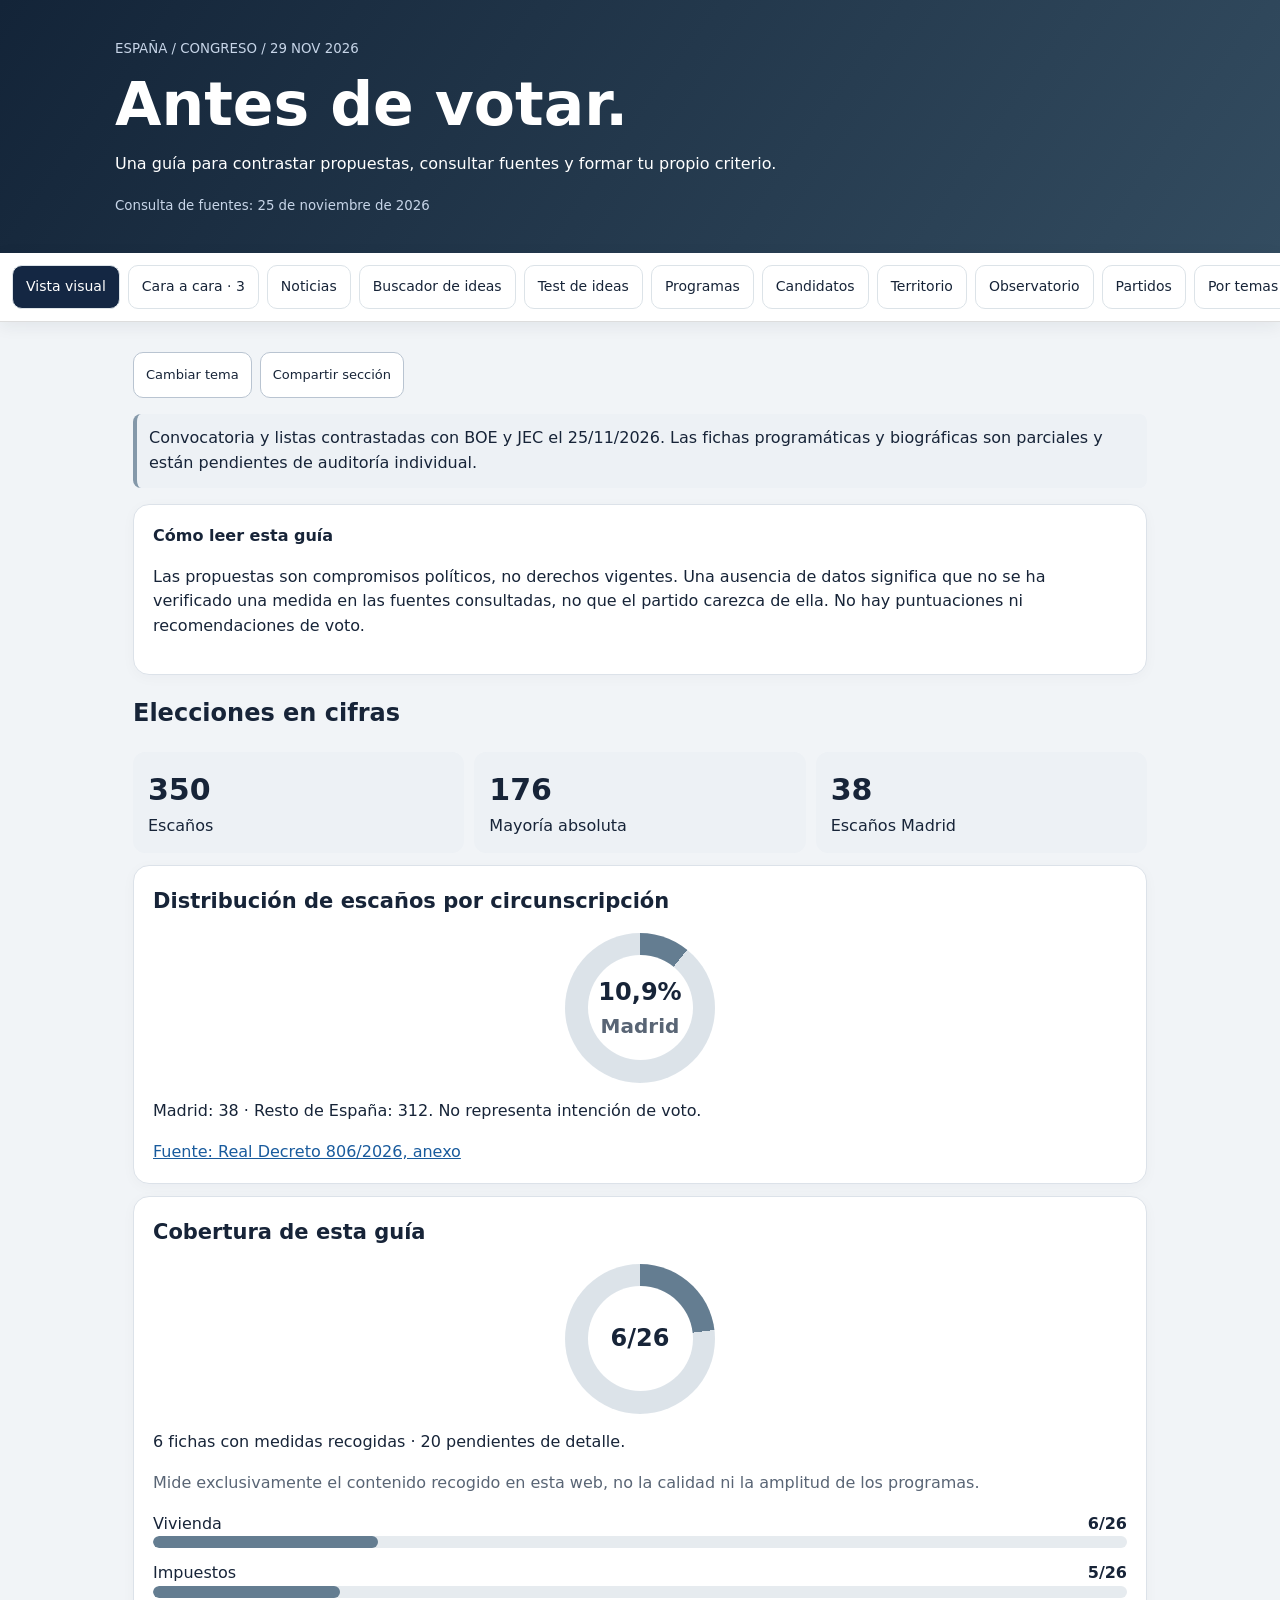
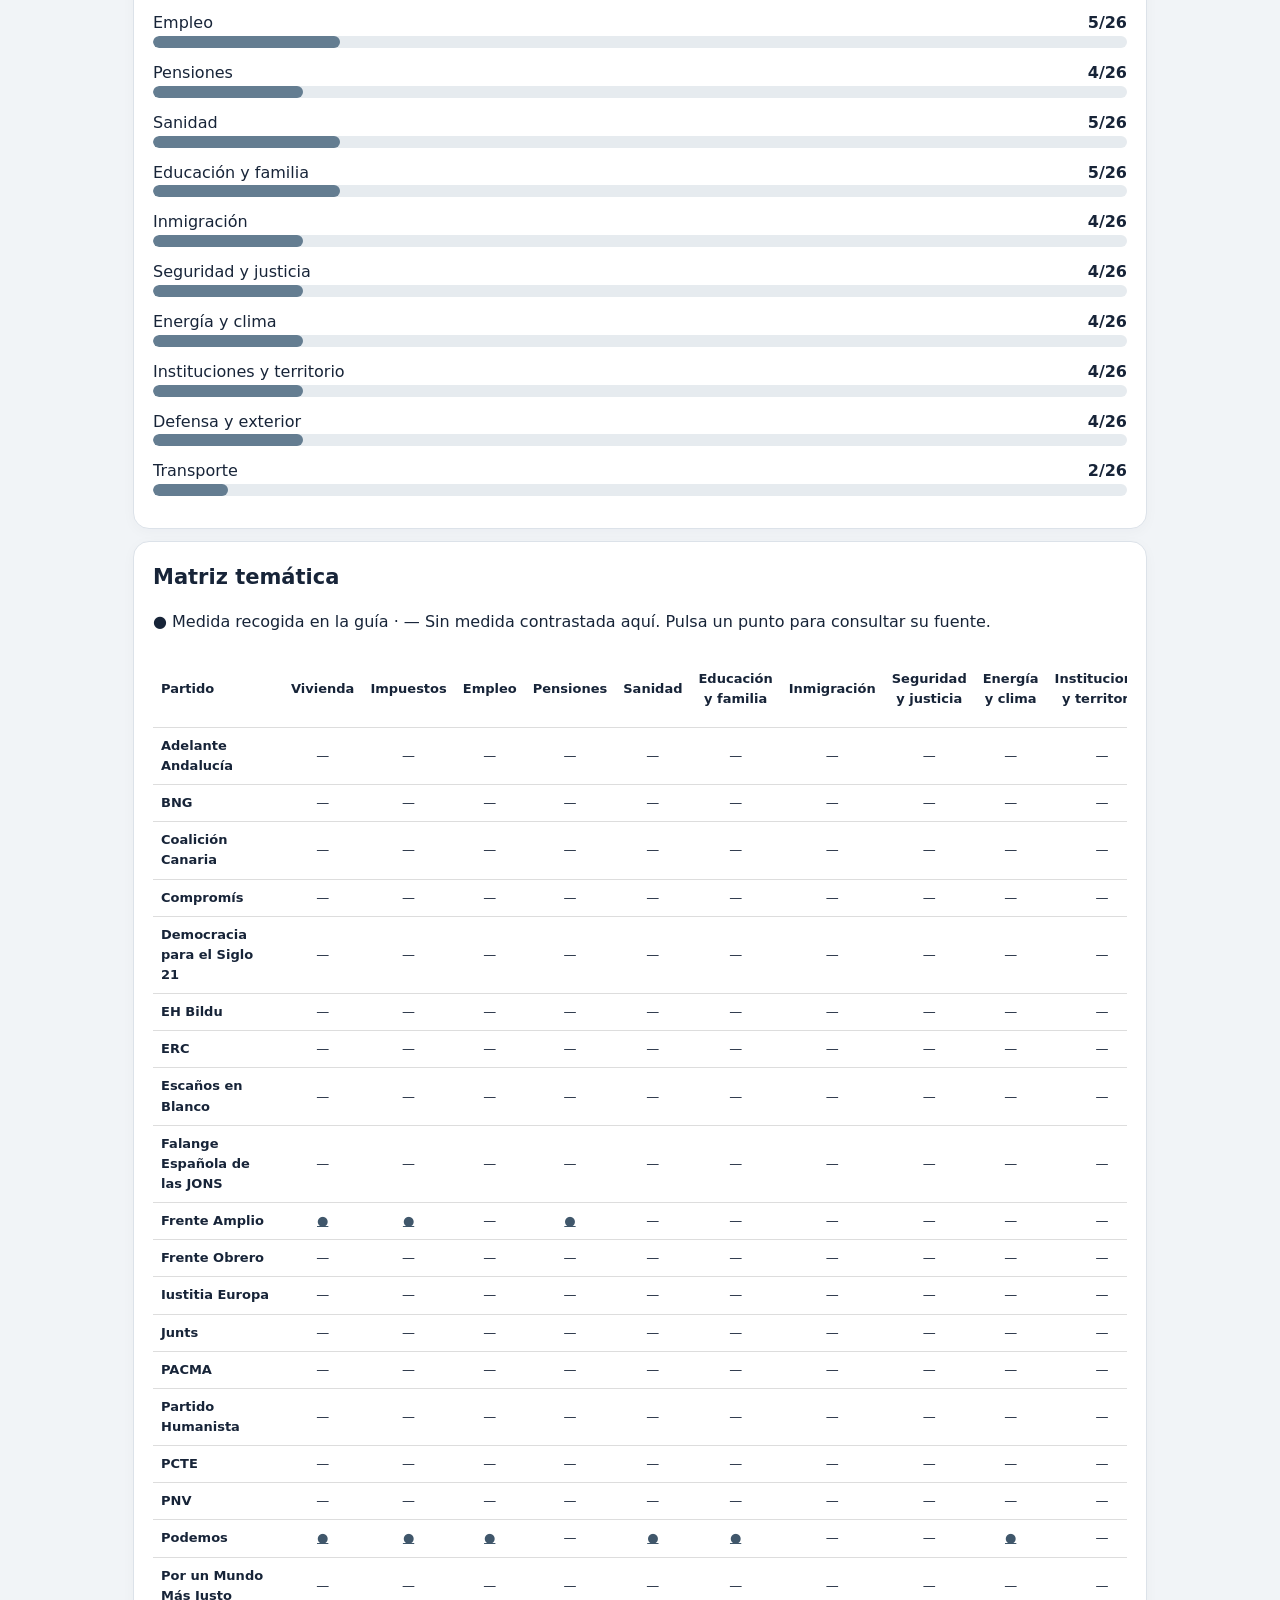
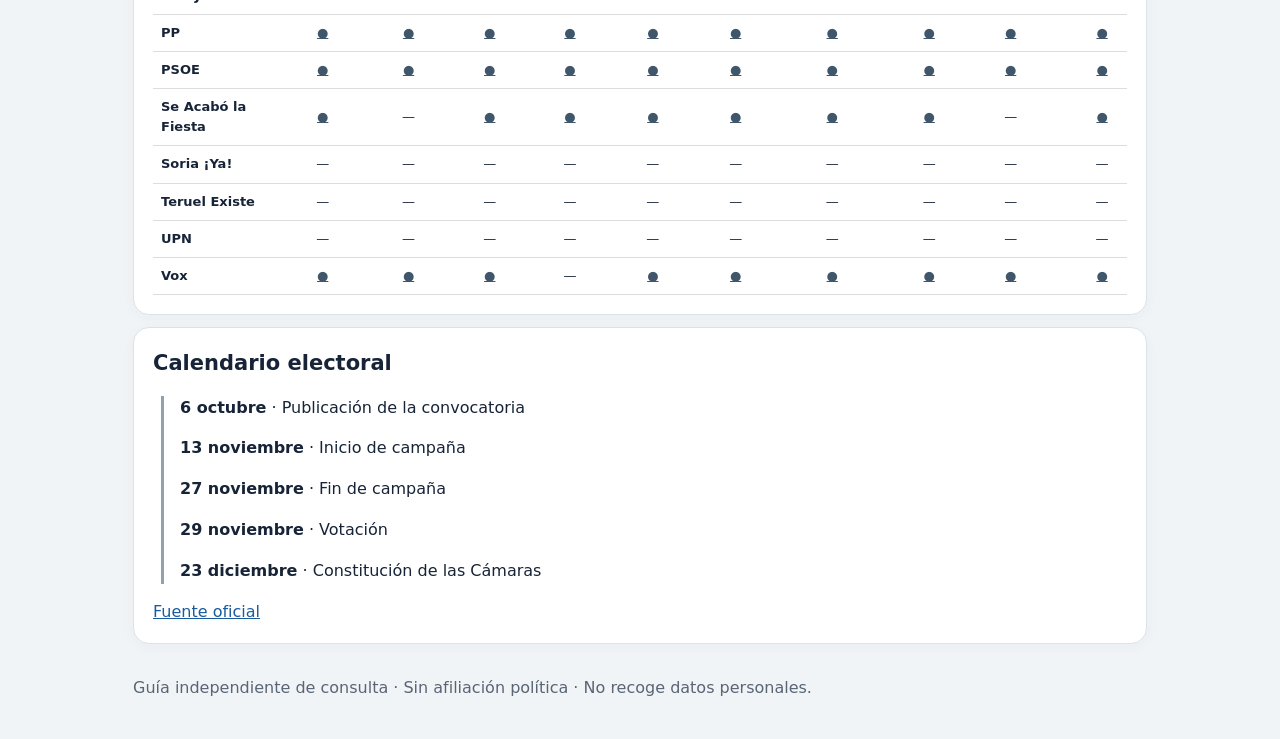
==== commit 35a2c823: "V4: 40 preguntas, salto, modo oscuro, compartir y transparencia documental" ====
--- a/elecciones-29n/index.html
+++ b/elecciones-29n/index.html
@@ -1,4 +1,4 @@
-<!doctype html><html lang="es"><meta charset="utf-8"><meta name="viewport" content="width=device-width, initial-scale=1"><title>29N · Guía electoral</title><style> *{box-sizing:border-box}body{margin:0;background:#f3f5f8;color:#172438;font:16px/1.55 system-ui,sans-serif}header{background:#142743;color:white;padding:36px 20px}main,header>div{max-width:1050px;margin:auto}main{padding:18px}h1{font-size:clamp(32px,7vw,60px);line-height:1.05;margin:12px 0}h2{font-size:24px}small,.muted{color:#596575}header small{color:#c7d5e8}nav{position:sticky;top:0;background:#fff;padding:12px;display:flex;gap:8px;overflow:auto;border-bottom:1px solid #ddd;z-index:2}button,select,input{font:inherit;padding:12px;border:1px solid #b9c4d1;border-radius:10px;background:white;color:#172438}button{cursor:pointer;white-space:nowrap}button.active{background:#142743;color:white}a{color:#195b9d;overflow-wrap:anywhere}article,.panel{background:white;border:1px solid #dce2e9;border-radius:16px;padding:19px;margin:12px 0}article h3{margin:0;font-size:21px} .tag{font-size:12px;background:#e9eef4;padding:5px 9px;border-radius:9px;display:inline-block;margin:5px 0} .grid{display:grid;grid-template-columns:repeat(auto-fit,minmax(min(100%,290px),1fr));gap:12px}.grid article{margin:0}label{display:block;font-weight:600;margin:10px 0 4px}select,input{width:100%}li{margin:8px 0}details{border-top:1px solid #e1e5eb;padding:10px 0}summary{cursor:pointer;font-weight:650}.compare{display:grid;grid-template-columns:1fr 1fr;gap:10px}.compare article{padding:12px;overflow-wrap:anywhere}.compare h3{font-size:18px}footer{padding:20px 0;color:#596575} @media(max-width:420px){main{padding:12px}.compare{gap:6px}.compare article{font-size:14px;padding:9px}}.metrics{display:grid;grid-template-columns:repeat(auto-fit,minmax(120px,1fr));gap:10px}.metric{background:#edf1f5;padding:15px;border-radius:12px}.metric b{display:block;font-size:30px}.bartrack{background:#e6ebef;height:12px;border-radius:8px;overflow:hidden}.barfill{background:#647d91;height:100%;border-radius:8px}.barrow{margin:13px 0}.barrow div:first-child{display:flex;justify-content:space-between;gap:8px}.donut{width:150px;aspect-ratio:1;border-radius:50%;display:grid;place-items:center;margin:15px auto}.donut span{background:white;border-radius:50%;width:105px;height:105px;display:grid;place-content:center;text-align:center;font-size:24px;font-weight:bold}.matrix{overflow:auto}.matrix table{border-collapse:collapse;font-size:13px}.matrix th,.matrix td{padding:8px;border-bottom:1px solid #ddd;text-align:center}.matrix th:first-child{text-align:left;position:sticky;left:0;background:white;min-width:130px}.matrix td a{color:#40576b}.timeline{border-left:3px solid #91a1ae;padding-left:16px;margin-left:8px}.timeline p{margin:16px 0}body{background:#f1f4f7}header{background:linear-gradient(125deg,#132438,#334c60)}nav{box-shadow:0 4px 16px #17243812;scrollbar-width:thin}nav button{font-size:14px;padding:10px 13px;border-color:#dce3e8}article,.panel{box-shadow:0 3px 14px #17243808}button:focus-visible,select:focus-visible,input:focus-visible,a:focus-visible{outline:3px solid #7895aa;outline-offset:3px}.comparehero{background:#243b50;color:white;border-radius:18px;padding:22px}.comparehero h2{font-size:clamp(22px,5vw,34px);margin:8px 0}.comparehero small{color:#d4e1eb}.pickgrid{display:grid;grid-template-columns:repeat(3,minmax(0,1fr));gap:10px}.pickgrid select{min-width:0;padding:10px 6px}.checkline{display:flex;align-items:center;gap:8px;font-weight:400;margin:16px 0}.checkline input{width:auto}.comparegrid{display:grid;grid-template-columns:repeat(var(--cols),minmax(0,1fr));gap:8px}.comparegrid article{margin:0;min-width:0;padding:12px;overflow-wrap:anywhere;border-top:3px solid #879aaa}.comparegrid h3{font-size:15px}.comparegrid p{font-size:14px}.comparegrid a{font-size:12px}.topicblock{margin:18px 0;animation:appear .18s ease-out}.topicblock h3.topicname{font-size:19px;margin:0 0 8px}.statusdot{display:inline-block;width:8px;height:8px;background:#647d91;border-radius:50%;margin-right:6px}.statusdot.empty{background:#d1d9df}.miniCount{font-size:13px;color:#526575}.coveragecard{padding:12px;background:white;border-radius:12px}.coveragecard strong{font-size:15px;overflow-wrap:anywhere}.topicblock details{font-size:13px}.topicblock details summary{font-size:12px}@keyframes appear{from{opacity:.6;transform:translateY(4px)}to{opacity:1;transform:translateY(0)}}@media(max-width:560px){.pickgrid{grid-template-columns:1fr}.comparegrid article{padding:8px}.comparegrid h3{font-size:13px}.comparegrid p{font-size:13px}.comparegrid a{font-size:11px}.comparehero{padding:16px}}@media(prefers-reduced-motion:reduce){*{animation:none!important}}</style><header><div><small>ESPAÑA / CONGRESO / 29 NOV 2026</small><h1>Antes de votar.</h1><p>Una guía para contrastar propuestas, consultar fuentes y formar tu propio criterio.</p><small>Consulta de fuentes: 25 de noviembre de 2026</small></div></header><nav><button onclick="show('visual',this)" class="active">Vista visual</button><button onclick="show('comparar',this)">Cara a cara · 3</button><button onclick="show('noticias',this)">Noticias</button><button onclick="show('buscarideas',this)">Buscador de ideas</button><button onclick="show('testideas',this)">Test de ideas</button><button onclick="show('documentos',this)">Programas</button><button onclick="show('candidatos',this)">Candidatos</button><button onclick="show('territorio',this)">Territorio</button><button onclick="show('observatorio',this)">Observatorio</button><button onclick="show('partidos',this)">Partidos</button><button onclick="show('temas',this)">Por temas</button><button onclick="show('fuentes',this)">Fuentes y método</button></nav><main><div class="panel"><strong>Cómo leer esta guía</strong><p>Las propuestas son compromisos políticos, no derechos vigentes. Una ausencia de datos significa que no se ha verificado una medida en las fuentes consultadas, no que el partido carezca de ella. No hay puntuaciones ni recomendaciones de voto.</p></div><section id="visual"><h2>Elecciones en cifras</h2><div class="metrics"><div class="metric"><b>350</b>Escaños</div><div class="metric"><b>176</b>Mayoría absoluta</div><div class="metric"><b>38</b>Escaños Madrid</div></div><article><h3>Distribución de escaños por circunscripción</h3><div class="donut" style="background:conic-gradient(#647d91 0 10.857%,#dce3e9 10.857% 100%)"><span>10,9%<small>Madrid</small></span></div><p>Madrid: 38 · Resto de España: 312. No representa intención de voto.</p><a href="https://www.boe.es/diario_boe/txt.php?id=BOE-A-2026-20742">Fuente: Real Decreto 806/2026, anexo</a></article><article><h3>Cobertura de esta guía</h3><div id="coverage"></div><p class="muted">Mide exclusivamente el contenido recogido en esta web, no la calidad ni la amplitud de los programas.</p><div id="bars"></div></article><article><h3>Matriz temática</h3><p>● Medida recogida en la guía · — Sin medida contrastada aquí. Pulsa un punto para consultar su fuente.</p><div class="matrix" id="matrix"></div></article><article><h3>Calendario electoral</h3><div class="timeline"><p><b>6 octubre</b> · Publicación de la convocatoria</p><p><b>13 noviembre</b> · Inicio de campaña</p><p><b>27 noviembre</b> · Fin de campaña</p><p><b>29 noviembre</b> · Votación</p><p><b>23 diciembre</b> · Constitución de las Cámaras</p></div><a href="https://www.boe.es/diario_boe/txt.php?id=BOE-A-2026-20742">Fuente oficial</a></article></section><section id="partidos" hidden><h2>Explora las candidaturas</h2><label for="scope">Ámbito</label><select id="scope" onchange="render()"><option value="all">Todas las fichas incluidas</option><option value="Madrid">Madrid</option><option value="Territorial">Territoriales</option></select><label for="search">Buscar partido o propuesta</label><input id="search" placeholder="Ej. alquiler, IRPF, sanidad" oninput="render()"><div id="cards" class="grid"></div></section><section id="temas" hidden><h2>Comparativa por asunto</h2><label for="topic">Tema</label><select id="topic" onchange="topics()"></select><div id="topicout" class="grid"></div></section><section id="comparar" hidden><div class="comparehero"><small>COMPARADOR PROGRAMÁTICO</small><h2>Tres perspectivas, un mismo tema.</h2><p>Selecciona dos o tres formaciones. Sin puntuaciones, sin recomendaciones.</p></div><div class="panel"><div class="pickgrid"><div><label for="a">Formación A</label><select id="a" onchange="compare()"></select></div><div><label for="b">Formación B</label><select id="b" onchange="compare()"></select></div><div><label for="c">Formación C (opcional)</label><select id="c" onchange="compare()"></select></div></div><label for="compareTopic">Filtrar temática</label><select id="compareTopic" onchange="compare()"><option value="all">Todas las temáticas</option></select><label class="checkline"><input type="checkbox" id="onlyData" onchange="compare()"> Ocultar temas sin información en las formaciones elegidas</label><button onclick="swapCompare()">Intercambiar A y B</button></div><div id="compareSummary"></div><div id="comparison" aria-live="polite"></div></section><section id="observatorio" hidden><h2>Observatorio electoral</h2><article><h3>El electorado en cifras</h3><div class="metrics"><div class="metric"><b>38,73 M</b>Electores</div><div class="metric"><b>52</b>Circunscripciones</div><div class="metric"><b>209</b>Senadores electos directamente</div></div><div class="donut" style="background:conic-gradient(#647d91 92.85%,#dce3e9 0)"><span>92,85%</span></div><p>35.958.711 residentes en España · 2.769.645 residentes en el extranjero.</p><a href="https://www.lamoncloa.gob.es/serviciosdeprensa/notasprensa/interior/Paginas/guia-dudas-elecciones-generales-29n.aspx?mode=Light">Interior, 6 de noviembre de 2026</a></article><article><h3>Histórico del Congreso</h3><p>Escaños por formación en elecciones anteriores. Las coaliciones no son necesariamente equivalentes entre años.</p><div id="historic"></div><a href="https://infoelectoral.interior.gob.es/">Consultar resultados oficiales de Interior</a></article><article><h3>Simulador aritmético de investidura</h3><p>Introduce escaños hipotéticos, no estimaciones de voto ni pactos previstos.</p><label>Votos a favor</label><input type="number" min="0" max="350" value="0" id="yes" oninput="majority()"><label>Votos en contra</label><input type="number" min="0" max="350" value="0" id="no" oninput="majority()"><div id="major"></div><p>Primera votación: 176 votos a favor. Segunda: más votos a favor que en contra, 48 horas después.</p><a href="https://www.boe.es/buscar/act.php?id=BOE-A-1978-31229">Constitución, artículo 99</a></article><article><h3>Explorar todos los programas</h3><p>El índice externo Electosfera contabiliza 67 formaciones, 47 programas y 9.132 medidas. Estas cifras corresponden a su recopilación, no a una auditoría nuestra.</p><a href="https://electosfera.es/2026/generales/">Explorar medidas y candidaturas por provincia</a><p><a href="https://votomunicipal.es/programas-electorales/">Directorio de programas oficiales</a></p><p><a href="https://www.datoelectoral.es/candidaturas">Candidaturas de las 52 circunscripciones</a></p></article><article><h3>Cómo evaluar una medida</h3><div id="questions"></div></article><article><h3>Cómo votar</h3><p>Congreso: una lista cerrada por circunscripción. Senado: selección individual de candidatos dentro del máximo permitido en cada circunscripción. Consulta tu mesa y la documentación admitida en la información oficial.</p><a href="https://www.lamoncloa.gob.es/serviciosdeprensa/notasprensa/interior/Paginas/guia-dudas-elecciones-generales-29n.aspx?mode=Light">Guía oficial de votación</a></article><article><h3>Encuestas</h3><p>No se muestran sondeos nuevos durante el periodo de prohibición de difusión electoral. No se presentan proyecciones como resultados.</p><a href="https://www.boe.es/buscar/act.php?id=BOE-A-1985-11672">LOREG, artículo 69</a></article></section><section id="documentos" hidden><h2>Registro de programas</h2><p>Directorio de 37 formaciones y marcas electorales seguidas por un registro externo a 25/11/2026. No equivale a 37 listas independientes ni implica presencia en todas las provincias.</p><div class="metrics"><div class="metric"><b>37</b>Entradas seguidas</div><div class="metric"><b>6</b>Sin publicar</div><div class="metric"><b>11</b>Cambios detectados</div></div><article><h3>Documentación y versiones</h3><p>El registro identifica también cambios en programas durante noviembre. Consulta el documento vigente y su historial antes de atribuir una medida.</p><a href="https://www.programaselectorales.es/">Registro de versiones y enlaces a programas</a> · <a href="https://www.rtve.es/noticias/20261117/elecciones-generales-2026-comparador-programas-electorales/17318559.shtml">Comparador documental RTVE</a></article><label>Buscar formación</label><input id="directorySearch" oninput="filterDirectory()" placeholder="Nombre del partido"><div id="directory" class="grid"><article data-name="adelante andalucía"><h3>Adelante Andalucía</h3><p><a href="https://adelanteandalucia.org">Web de la formación</a></p><a href="https://www.programaselectorales.es/">Consultar estado y versión del programa</a></article><article data-name="alhora"><h3>Alhora</h3><p><a href="https://alhora.cat">Web de la formación</a></p><a href="https://www.programaselectorales.es/">Consultar estado y versión del programa</a></article><article data-name="bng"><h3>BNG</h3><p><a href="https://bng.gal">Web de la formación</a></p><a href="https://www.programaselectorales.es/">Consultar estado y versión del programa</a></article><article data-name="chunta aragonesista"><h3>Chunta Aragonesista</h3><p><a href="https://chunta.org">Web de la formación</a></p><a href="https://www.programaselectorales.es/">Consultar estado y versión del programa</a></article><article data-name="coalición canaria"><h3>Coalición Canaria</h3><p><a href="https://coalicioncanaria.org">Web de la formación</a></p><a href="https://www.programaselectorales.es/">Consultar estado y versión del programa</a></article><article data-name="compromís"><h3>Compromís</h3><p><a href="https://compromis.net">Web de la formación</a></p><a href="https://www.programaselectorales.es/">Consultar estado y versión del programa</a></article><article data-name="comuns"><h3>Comuns</h3><p><a href="https://comuns.cat">Web de la formación</a></p><a href="https://www.programaselectorales.es/">Consultar estado y versión del programa</a></article><article data-name="convergents"><h3>Convergents</h3><p><a href="https://convergents.org">Web de la formación</a></p><a href="https://www.programaselectorales.es/">Consultar estado y versión del programa</a></article><article data-name="democracia para el siglo 21"><h3>Democracia para el Siglo 21</h3><p><a href="https://democracia21.es">Web de la formación</a></p><a href="https://www.programaselectorales.es/">Consultar estado y versión del programa</a></article><article data-name="drago canarias"><h3>Drago Canarias</h3><p><a href="https://dragocanarias.com">Web de la formación</a></p><a href="https://www.programaselectorales.es/">Consultar estado y versión del programa</a></article><article data-name="eh bildu"><h3>EH Bildu</h3><p><a href="https://ehbildu.eus">Web de la formación</a></p><a href="https://www.programaselectorales.es/">Consultar estado y versión del programa</a></article><article data-name="erc"><h3>ERC</h3><p><a href="https://esquerra.cat">Web de la formación</a></p><a href="https://www.programaselectorales.es/">Consultar estado y versión del programa</a></article><article data-name="escaños en blanco"><h3>Escaños en Blanco</h3><p><a href="https://escanos.org">Web de la formación</a></p><a href="https://www.programaselectorales.es/">Consultar estado y versión del programa</a></article><article data-name="falange española de las jons"><h3>Falange Española de las JONS</h3><p><a href="https://falange.es">Web de la formación</a></p><a href="https://www.programaselectorales.es/">Consultar estado y versión del programa</a></article><article data-name="feministas al congreso"><h3>Feministas al Congreso</h3><p><a href="https://feministasalcongreso.es">Web de la formación</a></p><a href="https://www.programaselectorales.es/">Consultar estado y versión del programa</a></article><article data-name="frente amplio"><h3>Frente Amplio</h3><p><a href="https://frenteamplio.info">Web de la formación</a></p><a href="https://www.programaselectorales.es/">Consultar estado y versión del programa</a></article><article data-name="frente obrero"><h3>Frente Obrero</h3><p><a href="https://frenteobrero.es">Web de la formación</a></p><a href="https://www.programaselectorales.es/">Consultar estado y versión del programa</a></article><article data-name="geroa bai"><h3>Geroa Bai</h3><p><a href="https://geroabai.eus">Web de la formación</a></p><a href="https://www.programaselectorales.es/">Consultar estado y versión del programa</a></article><article data-name="junts"><h3>Junts</h3><p><a href="https://junts.cat">Web de la formación</a></p><a href="https://www.programaselectorales.es/">Consultar estado y versión del programa</a></article><article data-name="nuevo extremeñismo"><h3>Nuevo Extremeñismo</h3><p><a href="https://nuevoext.es">Web de la formación</a></p><a href="https://www.programaselectorales.es/">Consultar estado y versión del programa</a></article><article data-name="pacma"><h3>PACMA</h3><p><a href="https://pacma.es">Web de la formación</a></p><a href="https://www.programaselectorales.es/">Consultar estado y versión del programa</a></article><article data-name="partido autónomos"><h3>Partido Autónomos</h3><p><a href="https://partidoautonomos.es">Web de la formación</a></p><a href="https://www.programaselectorales.es/">Consultar estado y versión del programa</a></article><article data-name="partido humanista"><h3>Partido Humanista</h3><p><a href="https://partidohumanista.es">Web de la formación</a></p><a href="https://www.programaselectorales.es/">Consultar estado y versión del programa</a></article><article data-name="pcte"><h3>PCTE</h3><p><a href="https://pcte.es">Web de la formación</a></p><a href="https://www.programaselectorales.es/">Consultar estado y versión del programa</a></article><article data-name="pnv"><h3>PNV</h3><p><a href="https://eaj-pnv.eus">Web de la formación</a></p><a href="https://www.programaselectorales.es/">Consultar estado y versión del programa</a></article><article data-name="podemos"><h3>Podemos</h3><p><a href="https://podemos.info">Web de la formación</a></p><a href="https://www.programaselectorales.es/">Consultar estado y versión del programa</a></article><article data-name="por un mundo más justo"><h3>Por un Mundo Más Justo</h3><p><a href="https://porunmundomasjusto.es">Web de la formación</a></p><a href="https://www.programaselectorales.es/">Consultar estado y versión del programa</a></article><article data-name="pp"><h3>PP</h3><p><a href="https://pp.es">Web de la formación</a></p><a href="https://www.programaselectorales.es/">Consultar estado y versión del programa</a></article><article data-name="psc"><h3>PSC</h3><p><a href="https://socialistes.cat">Web de la formación</a></p><a href="https://www.programaselectorales.es/">Consultar estado y versión del programa</a></article><article data-name="psoe"><h3>PSOE</h3><p><a href="https://psoe.es">Web de la formación</a></p><a href="https://www.programaselectorales.es/">Consultar estado y versión del programa</a></article><article data-name="se acabó la fiesta"><h3>Se Acabó la Fiesta</h3><p><a href="https://seacabolafiesta.com">Web de la formación</a></p><a href="https://www.programaselectorales.es/">Consultar estado y versión del programa</a></article><article data-name="soria ¡ya!"><h3>Soria ¡Ya!</h3><p><a href="https://soriaya.org">Web de la formación</a></p><a href="https://www.programaselectorales.es/">Consultar estado y versión del programa</a></article><article data-name="teruel existe"><h3>Teruel Existe</h3><p><a href="https://teruelexiste.info">Web de la formación</a></p><a href="https://www.programaselectorales.es/">Consultar estado y versión del programa</a></article><article data-name="unidad del pueblo canario"><h3>Unidad del Pueblo Canario</h3><p><a href="https://unidadpueblocanario.org">Web de la formación</a></p><a href="https://www.programaselectorales.es/">Consultar estado y versión del programa</a></article><article data-name="upn-pp"><h3>UPN-PP</h3><p><a href="https://upn-pp.es">Web de la formación</a></p><a href="https://www.programaselectorales.es/">Consultar estado y versión del programa</a></article><article data-name="valencia unida"><h3>Valencia Unida</h3><p><a href="https://valenciaunida.es">Web de la formación</a></p><a href="https://www.programaselectorales.es/">Consultar estado y versión del programa</a></article><article data-name="vox"><h3>Vox</h3><p><a href="https://voxespana.es">Web de la formación</a></p><a href="https://www.programaselectorales.es/">Consultar estado y versión del programa</a></article></div></section><section id="candidatos" hidden><h2>Candidatos nacionales</h2><p>Selección inicial de cinco candidaturas de ámbito estatal. No es una lista completa de candidatos al Congreso ni al Senado.</p><div class="grid"><article><small>Frente Amplio</small><h3>Ada Colau</h3><p>Exalcaldesa de Barcelona</p><a href="https://www.articulo14.es/politica/que-partidos-se-presentan-a-las-elecciones-del-29-n-candidaturas-y-coaliciones-20261108.html">Fuente de candidaturas</a></article><article><small>Podemos</small><h3>Irene Montero</h3><p>Exministra de Igualdad</p><a href="https://www.articulo14.es/politica/que-partidos-se-presentan-a-las-elecciones-del-29-n-candidaturas-y-coaliciones-20261108.html">Fuente de candidaturas</a></article><article><small>PP</small><h3>Alberto Núñez Feijóo</h3><p>Expresidente de la Xunta de Galicia</p><a href="https://www.articulo14.es/politica/que-partidos-se-presentan-a-las-elecciones-del-29-n-candidaturas-y-coaliciones-20261108.html">Fuente de candidaturas</a></article><article><small>PSOE</small><h3>Pedro Sánchez</h3><p>Presidente del Gobierno desde 2018</p><a href="https://www.articulo14.es/politica/que-partidos-se-presentan-a-las-elecciones-del-29-n-candidaturas-y-coaliciones-20261108.html">Fuente de candidaturas</a></article><article><small>Vox</small><h3>Santiago Abascal</h3><p>Presidente de Vox</p><a href="https://www.articulo14.es/politica/que-partidos-se-presentan-a-las-elecciones-del-29-n-candidaturas-y-coaliciones-20261108.html">Fuente de candidaturas</a></article></div><article><a href="https://www.boe.es/diario_boe/txt.php?id=BOE-A-2026-23103">Listas proclamadas en BOE</a></article></section><section id="territorio" hidden><h2>El Congreso por territorio</h2><p>Escaños asignados por ley, no predicciones de resultados. Las 52 circunscripciones comparten 350 escaños.</p><label>Buscar circunscripción</label><input id="provinceSearch" oninput="filterProvince()" placeholder="Provincia o ciudad autónoma"><article id="provinceBars"><div class="barrow" data-name="a coruña"><div><span>A Coruña</span><b>8</b></div><div class="bartrack"><div class="barfill" style="width:21.052631578947366%"></div></div></div><div class="barrow" data-name="álava"><div><span>Álava</span><b>4</b></div><div class="bartrack"><div class="barfill" style="width:10.526315789473683%"></div></div></div><div class="barrow" data-name="albacete"><div><span>Albacete</span><b>4</b></div><div class="bartrack"><div class="barfill" style="width:10.526315789473683%"></div></div></div><div class="barrow" data-name="alicante"><div><span>Alicante</span><b>12</b></div><div class="bartrack"><div class="barfill" style="width:31.57894736842105%"></div></div></div><div class="barrow" data-name="almería"><div><span>Almería</span><b>6</b></div><div class="bartrack"><div class="barfill" style="width:15.789473684210526%"></div></div></div><div class="barrow" data-name="asturias"><div><span>Asturias</span><b>7</b></div><div class="bartrack"><div class="barfill" style="width:18.421052631578945%"></div></div></div><div class="barrow" data-name="ávila"><div><span>Ávila</span><b>3</b></div><div class="bartrack"><div class="barfill" style="width:7.894736842105263%"></div></div></div><div class="barrow" data-name="badajoz"><div><span>Badajoz</span><b>5</b></div><div class="bartrack"><div class="barfill" style="width:13.157894736842104%"></div></div></div><div class="barrow" data-name="baleares"><div><span>Baleares</span><b>8</b></div><div class="bartrack"><div class="barfill" style="width:21.052631578947366%"></div></div></div><div class="barrow" data-name="barcelona"><div><span>Barcelona</span><b>32</b></div><div class="bartrack"><div class="barfill" style="width:84.21052631578947%"></div></div></div><div class="barrow" data-name="bizkaia"><div><span>Bizkaia</span><b>8</b></div><div class="bartrack"><div class="barfill" style="width:21.052631578947366%"></div></div></div><div class="barrow" data-name="burgos"><div><span>Burgos</span><b>4</b></div><div class="bartrack"><div class="barfill" style="width:10.526315789473683%"></div></div></div><div class="barrow" data-name="cáceres"><div><span>Cáceres</span><b>4</b></div><div class="bartrack"><div class="barfill" style="width:10.526315789473683%"></div></div></div><div class="barrow" data-name="cádiz"><div><span>Cádiz</span><b>8</b></div><div class="bartrack"><div class="barfill" style="width:21.052631578947366%"></div></div></div><div class="barrow" data-name="cantabria"><div><span>Cantabria</span><b>5</b></div><div class="bartrack"><div class="barfill" style="width:13.157894736842104%"></div></div></div><div class="barrow" data-name="castellón"><div><span>Castellón</span><b>5</b></div><div class="bartrack"><div class="barfill" style="width:13.157894736842104%"></div></div></div><div class="barrow" data-name="ceuta"><div><span>Ceuta</span><b>1</b></div><div class="bartrack"><div class="barfill" style="width:2.631578947368421%"></div></div></div><div class="barrow" data-name="ciudad real"><div><span>Ciudad Real</span><b>5</b></div><div class="bartrack"><div class="barfill" style="width:13.157894736842104%"></div></div></div><div class="barrow" data-name="córdoba"><div><span>Córdoba</span><b>6</b></div><div class="bartrack"><div class="barfill" style="width:15.789473684210526%"></div></div></div><div class="barrow" data-name="cuenca"><div><span>Cuenca</span><b>3</b></div><div class="bartrack"><div class="barfill" style="width:7.894736842105263%"></div></div></div><div class="barrow" data-name="gipuzkoa"><div><span>Gipuzkoa</span><b>6</b></div><div class="bartrack"><div class="barfill" style="width:15.789473684210526%"></div></div></div><div class="barrow" data-name="girona"><div><span>Girona</span><b>6</b></div><div class="bartrack"><div class="barfill" style="width:15.789473684210526%"></div></div></div><div class="barrow" data-name="granada"><div><span>Granada</span><b>7</b></div><div class="bartrack"><div class="barfill" style="width:18.421052631578945%"></div></div></div><div class="barrow" data-name="guadalajara"><div><span>Guadalajara</span><b>3</b></div><div class="bartrack"><div class="barfill" style="width:7.894736842105263%"></div></div></div><div class="barrow" data-name="huelva"><div><span>Huelva</span><b>5</b></div><div class="bartrack"><div class="barfill" style="width:13.157894736842104%"></div></div></div><div class="barrow" data-name="huesca"><div><span>Huesca</span><b>3</b></div><div class="bartrack"><div class="barfill" style="width:7.894736842105263%"></div></div></div><div class="barrow" data-name="jaén"><div><span>Jaén</span><b>5</b></div><div class="bartrack"><div class="barfill" style="width:13.157894736842104%"></div></div></div><div class="barrow" data-name="la rioja"><div><span>La Rioja</span><b>4</b></div><div class="bartrack"><div class="barfill" style="width:10.526315789473683%"></div></div></div><div class="barrow" data-name="las palmas"><div><span>Las Palmas</span><b>8</b></div><div class="bartrack"><div class="barfill" style="width:21.052631578947366%"></div></div></div><div class="barrow" data-name="león"><div><span>León</span><b>4</b></div><div class="bartrack"><div class="barfill" style="width:10.526315789473683%"></div></div></div><div class="barrow" data-name="lleida"><div><span>Lleida</span><b>4</b></div><div class="bartrack"><div class="barfill" style="width:10.526315789473683%"></div></div></div><div class="barrow" data-name="lugo"><div><span>Lugo</span><b>4</b></div><div class="bartrack"><div class="barfill" style="width:10.526315789473683%"></div></div></div><div class="barrow" data-name="madrid"><div><span>Madrid</span><b>38</b></div><div class="bartrack"><div class="barfill" style="width:100%"></div></div></div><div class="barrow" data-name="málaga"><div><span>Málaga</span><b>11</b></div><div class="bartrack"><div class="barfill" style="width:28.947368421052634%"></div></div></div><div class="barrow" data-name="melilla"><div><span>Melilla</span><b>1</b></div><div class="bartrack"><div class="barfill" style="width:2.631578947368421%"></div></div></div><div class="barrow" data-name="murcia"><div><span>Murcia</span><b>10</b></div><div class="bartrack"><div class="barfill" style="width:26.31578947368421%"></div></div></div><div class="barrow" data-name="navarra"><div><span>Navarra</span><b>5</b></div><div class="bartrack"><div class="barfill" style="width:13.157894736842104%"></div></div></div><div class="barrow" data-name="ourense"><div><span>Ourense</span><b>4</b></div><div class="bartrack"><div class="barfill" style="width:10.526315789473683%"></div></div></div><div class="barrow" data-name="palencia"><div><span>Palencia</span><b>3</b></div><div class="bartrack"><div class="barfill" style="width:7.894736842105263%"></div></div></div><div class="barrow" data-name="pontevedra"><div><span>Pontevedra</span><b>7</b></div><div class="bartrack"><div class="barfill" style="width:18.421052631578945%"></div></div></div><div class="barrow" data-name="salamanca"><div><span>Salamanca</span><b>4</b></div><div class="bartrack"><div class="barfill" style="width:10.526315789473683%"></div></div></div><div class="barrow" data-name="santa cruz de tenerife"><div><span>Santa Cruz de Tenerife</span><b>7</b></div><div class="bartrack"><div class="barfill" style="width:18.421052631578945%"></div></div></div><div class="barrow" data-name="segovia"><div><span>Segovia</span><b>3</b></div><div class="bartrack"><div class="barfill" style="width:7.894736842105263%"></div></div></div><div class="barrow" data-name="sevilla"><div><span>Sevilla</span><b>12</b></div><div class="bartrack"><div class="barfill" style="width:31.57894736842105%"></div></div></div><div class="barrow" data-name="soria"><div><span>Soria</span><b>2</b></div><div class="bartrack"><div class="barfill" style="width:5.263157894736842%"></div></div></div><div class="barrow" data-name="tarragona"><div><span>Tarragona</span><b>6</b></div><div class="bartrack"><div class="barfill" style="width:15.789473684210526%"></div></div></div><div class="barrow" data-name="teruel"><div><span>Teruel</span><b>3</b></div><div class="bartrack"><div class="barfill" style="width:7.894736842105263%"></div></div></div><div class="barrow" data-name="toledo"><div><span>Toledo</span><b>6</b></div><div class="bartrack"><div class="barfill" style="width:15.789473684210526%"></div></div></div><div class="barrow" data-name="valencia"><div><span>Valencia</span><b>16</b></div><div class="bartrack"><div class="barfill" style="width:42.10526315789473%"></div></div></div><div class="barrow" data-name="valladolid"><div><span>Valladolid</span><b>5</b></div><div class="bartrack"><div class="barfill" style="width:13.157894736842104%"></div></div></div><div class="barrow" data-name="zamora"><div><span>Zamora</span><b>3</b></div><div class="bartrack"><div class="barfill" style="width:7.894736842105263%"></div></div></div><div class="barrow" data-name="zaragoza"><div><span>Zaragoza</span><b>7</b></div><div class="bartrack"><div class="barfill" style="width:18.421052631578945%"></div></div></div></article><a href="https://boe.es/buscar/doc.php?id=BOE-A-2026-20742">Real Decreto 806/2026, anexo</a></section><section id="noticias" hidden><h2>Cambios y seguimiento electoral</h2><article><h3>Registro de cambios documentados</h3><p>Seguimiento de modificaciones de programas de cualquier formación. Una declaración de campaña no equivale a una modificación formal del programa.</p><p id="newsStatus" role="status">Cargando registro…</p><label for="newsParty">Filtrar formación</label><select id="newsParty"><option value="">Todas</option></select><label for="newsType">Tipo de cambio</label><select id="newsType"><option value="">Todos</option><option>Modificación formal</option><option>Rectificación</option><option>Ampliación</option><option>Retirada</option><option>Declaración de campaña</option></select></article><div id="newsCards"></div></section><section id="buscarideas" hidden><h2>¿Qué te gustaría que cambiara?</h2><p>Busca medidas recogidas en esta guía. El buscador usa palabras y sinónimos, no interpreta todas las frases como una IA.</p><article><label for="ideaQuery">Tu pregunta</label><input id="ideaQuery" placeholder="Quiero pagar menos cuota de autónomos" oninput="findIdeas()"><div id="ideaExamples"></div></article><div id="ideaResults" aria-live="polite"></div></section><section id="testideas" hidden><h2>Explora tus ideas</h2><p>Responde a 16 preguntas y consulta las propuestas relacionadas, en orden alfabético. No se calcula afinidad global ni se recomienda el voto. Las respuestas no salen del navegador.</p><article id="quiz"></article><div id="quizResults"></div></section><section id="fuentes" hidden><h2>Fuentes y criterios</h2><article><p><a href="https://www.boe.es/diario_boe/txt.php?id=BOE-A-2026-23103&lang=es">BOE: candidaturas proclamadas</a> · 3 de noviembre.</p><p><a href="https://www.rtve.es/noticias/20261117/elecciones-generales-2026-comparador-programas-electorales/17318559.shtml">RTVE: comparador y documentos electorales</a>.</p><p><a href="https://politicareal.org/elecciones-29n/programas/">PolíticaReal: índice de programas y enlaces a originales</a> · consultado el 25 de noviembre.</p><p>Las fichas con medidas se basan en resúmenes documentales consultados, no en una auditoría directa de todos los PDF. Los enlaces de cada ficha permiten consultar el origen y las páginas del programa. Las formaciones sin detalle verificado conservan su ficha de consulta; no se rellenan huecos con promesas de otras elecciones. La selección territorial no es exhaustiva.</p></article><article><h3>Preguntas para contrastar cualquier propuesta</h3><ul><li>¿Qué coste tiene y cómo se financiaría?</li><li>¿Depende del Estado, de las autonomías o de la UE?</li><li>¿Necesita una ley, una reforma constitucional o un acuerdo internacional?</li><li>¿A quién afecta y en qué plazo?</li><li>¿Qué indicadores permitirían comprobar su cumplimiento?</li></ul></article></section><footer>Guía independiente de consulta · Sin afiliación política · No recoge datos personales.</footer></main><script>
+<!doctype html><html lang="es"><meta charset="utf-8"><meta name="viewport" content="width=device-width, initial-scale=1"><title>29N · Guía electoral</title><style> *{box-sizing:border-box}body{margin:0;background:#f3f5f8;color:#172438;font:16px/1.55 system-ui,sans-serif}header{background:#142743;color:white;padding:36px 20px}main,header>div{max-width:1050px;margin:auto}main{padding:18px}h1{font-size:clamp(32px,7vw,60px);line-height:1.05;margin:12px 0}h2{font-size:24px}small,.muted{color:#596575}header small{color:#c7d5e8}nav{position:sticky;top:0;background:#fff;padding:12px;display:flex;gap:8px;overflow:auto;border-bottom:1px solid #ddd;z-index:2}button,select,input{font:inherit;padding:12px;border:1px solid #b9c4d1;border-radius:10px;background:white;color:#172438}button{cursor:pointer;white-space:nowrap}button.active{background:#142743;color:white}a{color:#195b9d;overflow-wrap:anywhere}article,.panel{background:white;border:1px solid #dce2e9;border-radius:16px;padding:19px;margin:12px 0}article h3{margin:0;font-size:21px} .tag{font-size:12px;background:#e9eef4;padding:5px 9px;border-radius:9px;display:inline-block;margin:5px 0} .grid{display:grid;grid-template-columns:repeat(auto-fit,minmax(min(100%,290px),1fr));gap:12px}.grid article{margin:0}label{display:block;font-weight:600;margin:10px 0 4px}select,input{width:100%}li{margin:8px 0}details{border-top:1px solid #e1e5eb;padding:10px 0}summary{cursor:pointer;font-weight:650}.compare{display:grid;grid-template-columns:1fr 1fr;gap:10px}.compare article{padding:12px;overflow-wrap:anywhere}.compare h3{font-size:18px}footer{padding:20px 0;color:#596575} @media(max-width:420px){main{padding:12px}.compare{gap:6px}.compare article{font-size:14px;padding:9px}}.metrics{display:grid;grid-template-columns:repeat(auto-fit,minmax(120px,1fr));gap:10px}.metric{background:#edf1f5;padding:15px;border-radius:12px}.metric b{display:block;font-size:30px}.bartrack{background:#e6ebef;height:12px;border-radius:8px;overflow:hidden}.barfill{background:#647d91;height:100%;border-radius:8px}.barrow{margin:13px 0}.barrow div:first-child{display:flex;justify-content:space-between;gap:8px}.donut{width:150px;aspect-ratio:1;border-radius:50%;display:grid;place-items:center;margin:15px auto}.donut span{background:white;border-radius:50%;width:105px;height:105px;display:grid;place-content:center;text-align:center;font-size:24px;font-weight:bold}.matrix{overflow:auto}.matrix table{border-collapse:collapse;font-size:13px}.matrix th,.matrix td{padding:8px;border-bottom:1px solid #ddd;text-align:center}.matrix th:first-child{text-align:left;position:sticky;left:0;background:white;min-width:130px}.matrix td a{color:#40576b}.timeline{border-left:3px solid #91a1ae;padding-left:16px;margin-left:8px}.timeline p{margin:16px 0}body{background:#f1f4f7}header{background:linear-gradient(125deg,#132438,#334c60)}nav{box-shadow:0 4px 16px #17243812;scrollbar-width:thin}nav button{font-size:14px;padding:10px 13px;border-color:#dce3e8}article,.panel{box-shadow:0 3px 14px #17243808}button:focus-visible,select:focus-visible,input:focus-visible,a:focus-visible{outline:3px solid #7895aa;outline-offset:3px}.comparehero{background:#243b50;color:white;border-radius:18px;padding:22px}.comparehero h2{font-size:clamp(22px,5vw,34px);margin:8px 0}.comparehero small{color:#d4e1eb}.pickgrid{display:grid;grid-template-columns:repeat(3,minmax(0,1fr));gap:10px}.pickgrid select{min-width:0;padding:10px 6px}.checkline{display:flex;align-items:center;gap:8px;font-weight:400;margin:16px 0}.checkline input{width:auto}.comparegrid{display:grid;grid-template-columns:repeat(var(--cols),minmax(0,1fr));gap:8px}.comparegrid article{margin:0;min-width:0;padding:12px;overflow-wrap:anywhere;border-top:3px solid #879aaa}.comparegrid h3{font-size:15px}.comparegrid p{font-size:14px}.comparegrid a{font-size:12px}.topicblock{margin:18px 0;animation:appear .18s ease-out}.topicblock h3.topicname{font-size:19px;margin:0 0 8px}.statusdot{display:inline-block;width:8px;height:8px;background:#647d91;border-radius:50%;margin-right:6px}.statusdot.empty{background:#d1d9df}.miniCount{font-size:13px;color:#526575}.coveragecard{padding:12px;background:white;border-radius:12px}.coveragecard strong{font-size:15px;overflow-wrap:anywhere}.topicblock details{font-size:13px}.topicblock details summary{font-size:12px}@keyframes appear{from{opacity:.6;transform:translateY(4px)}to{opacity:1;transform:translateY(0)}}@media(max-width:560px){.pickgrid{grid-template-columns:1fr}.comparegrid article{padding:8px}.comparegrid h3{font-size:13px}.comparegrid p{font-size:13px}.comparegrid a{font-size:11px}.comparehero{padding:16px}}@media(prefers-reduced-motion:reduce){*{animation:none!important}}[hidden]{display:none!important}.toolsbar{display:flex;gap:8px;flex-wrap:wrap;margin:12px 0}.toolsbar button{font-size:13px}.auditnote{border-left:4px solid #8498a9;padding:12px;background:#edf1f5;border-radius:8px}.dark{color-scheme:dark;background:#101922;color:#e5edf5}.dark article,.dark .panel,.dark nav,.dark input,.dark select,.dark button,.dark .coveragecard,.dark .metric,.dark .donut span,.dark .matrix th:first-child,.dark .auditnote{background:#1c2a37;color:#e5edf5;border-color:#415163}.dark a{color:#a8d4ff}.dark small,.dark .muted,.dark .miniCount,.dark footer{color:#bac8d5}.dark button.active{background:#435b71}.dark .bartrack{background:#415163}@media(max-width:560px){nav{padding:7px;gap:5px}nav button{padding:8px 10px;font-size:12px}main{padding:10px}}</style><header><div><small>ESPAÑA / CONGRESO / 29 NOV 2026</small><h1>Antes de votar.</h1><p>Una guía para contrastar propuestas, consultar fuentes y formar tu propio criterio.</p><small>Consulta de fuentes: 25 de noviembre de 2026</small></div></header><nav><button onclick="show('visual',this)" class="active">Vista visual</button><button onclick="show('comparar',this)">Cara a cara · 3</button><button onclick="show('noticias',this)">Noticias</button><button onclick="show('buscarideas',this)">Buscador de ideas</button><button onclick="show('testideas',this)">Test de ideas</button><button onclick="show('documentos',this)">Programas</button><button onclick="show('candidatos',this)">Candidatos</button><button onclick="show('territorio',this)">Territorio</button><button onclick="show('observatorio',this)">Observatorio</button><button onclick="show('partidos',this)">Partidos</button><button onclick="show('temas',this)">Por temas</button><button onclick="show('fuentes',this)">Fuentes y método</button><button onclick="show('verificacion',this)">Verificación</button></nav><main><div class='toolsbar'><button id='themeToggle'>Cambiar tema</button><button id='shareSection'>Compartir sección</button></div><p class='auditnote'>Convocatoria y listas contrastadas con BOE y JEC el 25/11/2026. Las fichas programáticas y biográficas son parciales y están pendientes de auditoría individual.</p><div class="panel"><strong>Cómo leer esta guía</strong><p>Las propuestas son compromisos políticos, no derechos vigentes. Una ausencia de datos significa que no se ha verificado una medida en las fuentes consultadas, no que el partido carezca de ella. No hay puntuaciones ni recomendaciones de voto.</p></div><section id="visual"><h2>Elecciones en cifras</h2><div class="metrics"><div class="metric"><b>350</b>Escaños</div><div class="metric"><b>176</b>Mayoría absoluta</div><div class="metric"><b>38</b>Escaños Madrid</div></div><article><h3>Distribución de escaños por circunscripción</h3><div class="donut" style="background:conic-gradient(#647d91 0 10.857%,#dce3e9 10.857% 100%)"><span>10,9%<small>Madrid</small></span></div><p>Madrid: 38 · Resto de España: 312. No representa intención de voto.</p><a href="https://www.boe.es/diario_boe/txt.php?id=BOE-A-2026-20742">Fuente: Real Decreto 806/2026, anexo</a></article><article><h3>Cobertura de esta guía</h3><div id="coverage"></div><p class="muted">Mide exclusivamente el contenido recogido en esta web, no la calidad ni la amplitud de los programas.</p><div id="bars"></div></article><article><h3>Matriz temática</h3><p>● Medida recogida en la guía · — Sin medida contrastada aquí. Pulsa un punto para consultar su fuente.</p><div class="matrix" id="matrix"></div></article><article><h3>Calendario electoral</h3><div class="timeline"><p><b>6 octubre</b> · Publicación de la convocatoria</p><p><b>13 noviembre</b> · Inicio de campaña</p><p><b>27 noviembre</b> · Fin de campaña</p><p><b>29 noviembre</b> · Votación</p><p><b>23 diciembre</b> · Constitución de las Cámaras</p></div><a href="https://www.boe.es/diario_boe/txt.php?id=BOE-A-2026-20742">Fuente oficial</a></article></section><section id="partidos" hidden><h2>Explora las candidaturas</h2><label for="scope">Ámbito</label><select id="scope" onchange="render()"><option value="all">Todas las fichas incluidas</option><option value="Madrid">Madrid</option><option value="Territorial">Territoriales</option></select><label for="search">Buscar partido o propuesta</label><input id="search" placeholder="Ej. alquiler, IRPF, sanidad" oninput="render()"><div id="cards" class="grid"></div></section><section id="temas" hidden><h2>Comparativa por asunto</h2><label for="topic">Tema</label><select id="topic" onchange="topics()"></select><div id="topicout" class="grid"></div></section><section id="comparar" hidden><div class="comparehero"><small>COMPARADOR PROGRAMÁTICO</small><h2>Tres perspectivas, un mismo tema.</h2><p>Selecciona dos o tres formaciones. Sin puntuaciones, sin recomendaciones.</p></div><div class="panel"><div class="pickgrid"><div><label for="a">Formación A</label><select id="a" onchange="compare()"></select></div><div><label for="b">Formación B</label><select id="b" onchange="compare()"></select></div><div><label for="c">Formación C (opcional)</label><select id="c" onchange="compare()"></select></div></div><label for="compareTopic">Filtrar temática</label><select id="compareTopic" onchange="compare()"><option value="all">Todas las temáticas</option></select><label class="checkline"><input type="checkbox" id="onlyData" onchange="compare()"> Ocultar temas sin información en las formaciones elegidas</label><button onclick="swapCompare()">Intercambiar A y B</button></div><div id="compareSummary"></div><div id="comparison" aria-live="polite"></div></section><section id="observatorio" hidden><h2>Observatorio electoral</h2><article><h3>El electorado en cifras</h3><div class="metrics"><div class="metric"><b>38,73 M</b>Electores</div><div class="metric"><b>52</b>Circunscripciones</div><div class="metric"><b>209</b>Senadores electos directamente</div></div><div class="donut" style="background:conic-gradient(#647d91 92.85%,#dce3e9 0)"><span>92,85%</span></div><p>35.958.711 residentes en España · 2.769.645 residentes en el extranjero.</p><a href="https://www.lamoncloa.gob.es/serviciosdeprensa/notasprensa/interior/Paginas/guia-dudas-elecciones-generales-29n.aspx?mode=Light">Interior, 6 de noviembre de 2026</a></article><article><h3>Histórico del Congreso</h3><p>Escaños por formación en elecciones anteriores. Las coaliciones no son necesariamente equivalentes entre años.</p><div id="historic"></div><a href="https://infoelectoral.interior.gob.es/">Consultar resultados oficiales de Interior</a></article><article><h3>Simulador aritmético de investidura</h3><p>Introduce escaños hipotéticos, no estimaciones de voto ni pactos previstos.</p><label>Votos a favor</label><input type="number" min="0" max="350" value="0" id="yes" oninput="majority()"><label>Votos en contra</label><input type="number" min="0" max="350" value="0" id="no" oninput="majority()"><div id="major"></div><p>Primera votación: 176 votos a favor. Segunda: más votos a favor que en contra, 48 horas después.</p><a href="https://www.boe.es/buscar/act.php?id=BOE-A-1978-31229">Constitución, artículo 99</a></article><article><h3>Explorar todos los programas</h3><p>El índice externo Electosfera contabiliza 67 formaciones, 47 programas y 9.132 medidas. Estas cifras corresponden a su recopilación, no a una auditoría nuestra.</p><a href="https://electosfera.es/2026/generales/">Explorar medidas y candidaturas por provincia</a><p><a href="https://votomunicipal.es/programas-electorales/">Directorio de programas oficiales</a></p><p><a href="https://www.datoelectoral.es/candidaturas">Candidaturas de las 52 circunscripciones</a></p></article><article><h3>Cómo evaluar una medida</h3><div id="questions"></div></article><article><h3>Cómo votar</h3><p>Congreso: una lista cerrada por circunscripción. Senado: selección individual de candidatos dentro del máximo permitido en cada circunscripción. Consulta tu mesa y la documentación admitida en la información oficial.</p><a href="https://www.lamoncloa.gob.es/serviciosdeprensa/notasprensa/interior/Paginas/guia-dudas-elecciones-generales-29n.aspx?mode=Light">Guía oficial de votación</a></article><article><h3>Encuestas</h3><p>No se muestran sondeos nuevos durante el periodo de prohibición de difusión electoral. No se presentan proyecciones como resultados.</p><a href="https://www.boe.es/buscar/act.php?id=BOE-A-1985-11672">LOREG, artículo 69</a></article></section><section id="documentos" hidden><h2>Registro de programas</h2><p>Directorio de 37 formaciones y marcas electorales seguidas por un registro externo a 25/11/2026. No equivale a 37 listas independientes ni implica presencia en todas las provincias.</p><div class="metrics"><div class="metric"><b>37</b>Entradas seguidas</div><div class="metric"><b>6</b>Sin publicar</div><div class="metric"><b>11</b>Cambios detectados</div></div><article><h3>Documentación y versiones</h3><p>El registro identifica también cambios en programas durante noviembre. Consulta el documento vigente y su historial antes de atribuir una medida.</p><a href="https://www.programaselectorales.es/">Registro de versiones y enlaces a programas</a> · <a href="https://www.rtve.es/noticias/20261117/elecciones-generales-2026-comparador-programas-electorales/17318559.shtml">Comparador documental RTVE</a></article><label>Buscar formación</label><input id="directorySearch" oninput="filterDirectory()" placeholder="Nombre del partido"><div id="directory" class="grid"><article data-name="adelante andalucía"><h3>Adelante Andalucía</h3><p><a href="https://adelanteandalucia.org">Web de la formación</a></p><a href="https://www.programaselectorales.es/">Consultar estado y versión del programa</a></article><article data-name="alhora"><h3>Alhora</h3><p><a href="https://alhora.cat">Web de la formación</a></p><a href="https://www.programaselectorales.es/">Consultar estado y versión del programa</a></article><article data-name="bng"><h3>BNG</h3><p><a href="https://bng.gal">Web de la formación</a></p><a href="https://www.programaselectorales.es/">Consultar estado y versión del programa</a></article><article data-name="chunta aragonesista"><h3>Chunta Aragonesista</h3><p><a href="https://chunta.org">Web de la formación</a></p><a href="https://www.programaselectorales.es/">Consultar estado y versión del programa</a></article><article data-name="coalición canaria"><h3>Coalición Canaria</h3><p><a href="https://coalicioncanaria.org">Web de la formación</a></p><a href="https://www.programaselectorales.es/">Consultar estado y versión del programa</a></article><article data-name="compromís"><h3>Compromís</h3><p><a href="https://compromis.net">Web de la formación</a></p><a href="https://www.programaselectorales.es/">Consultar estado y versión del programa</a></article><article data-name="comuns"><h3>Comuns</h3><p><a href="https://comuns.cat">Web de la formación</a></p><a href="https://www.programaselectorales.es/">Consultar estado y versión del programa</a></article><article data-name="convergents"><h3>Convergents</h3><p><a href="https://convergents.org">Web de la formación</a></p><a href="https://www.programaselectorales.es/">Consultar estado y versión del programa</a></article><article data-name="democracia para el siglo 21"><h3>Democracia para el Siglo 21</h3><p><a href="https://democracia21.es">Web de la formación</a></p><a href="https://www.programaselectorales.es/">Consultar estado y versión del programa</a></article><article data-name="drago canarias"><h3>Drago Canarias</h3><p><a href="https://dragocanarias.com">Web de la formación</a></p><a href="https://www.programaselectorales.es/">Consultar estado y versión del programa</a></article><article data-name="eh bildu"><h3>EH Bildu</h3><p><a href="https://ehbildu.eus">Web de la formación</a></p><a href="https://www.programaselectorales.es/">Consultar estado y versión del programa</a></article><article data-name="erc"><h3>ERC</h3><p><a href="https://esquerra.cat">Web de la formación</a></p><a href="https://www.programaselectorales.es/">Consultar estado y versión del programa</a></article><article data-name="escaños en blanco"><h3>Escaños en Blanco</h3><p><a href="https://escanos.org">Web de la formación</a></p><a href="https://www.programaselectorales.es/">Consultar estado y versión del programa</a></article><article data-name="falange española de las jons"><h3>Falange Española de las JONS</h3><p><a href="https://falange.es">Web de la formación</a></p><a href="https://www.programaselectorales.es/">Consultar estado y versión del programa</a></article><article data-name="feministas al congreso"><h3>Feministas al Congreso</h3><p><a href="https://feministasalcongreso.es">Web de la formación</a></p><a href="https://www.programaselectorales.es/">Consultar estado y versión del programa</a></article><article data-name="frente amplio"><h3>Frente Amplio</h3><p><a href="https://frenteamplio.info">Web de la formación</a></p><a href="https://www.programaselectorales.es/">Consultar estado y versión del programa</a></article><article data-name="frente obrero"><h3>Frente Obrero</h3><p><a href="https://frenteobrero.es">Web de la formación</a></p><a href="https://www.programaselectorales.es/">Consultar estado y versión del programa</a></article><article data-name="geroa bai"><h3>Geroa Bai</h3><p><a href="https://geroabai.eus">Web de la formación</a></p><a href="https://www.programaselectorales.es/">Consultar estado y versión del programa</a></article><article data-name="junts"><h3>Junts</h3><p><a href="https://junts.cat">Web de la formación</a></p><a href="https://www.programaselectorales.es/">Consultar estado y versión del programa</a></article><article data-name="nuevo extremeñismo"><h3>Nuevo Extremeñismo</h3><p><a href="https://nuevoext.es">Web de la formación</a></p><a href="https://www.programaselectorales.es/">Consultar estado y versión del programa</a></article><article data-name="pacma"><h3>PACMA</h3><p><a href="https://pacma.es">Web de la formación</a></p><a href="https://www.programaselectorales.es/">Consultar estado y versión del programa</a></article><article data-name="partido autónomos"><h3>Partido Autónomos</h3><p><a href="https://partidoautonomos.es">Web de la formación</a></p><a href="https://www.programaselectorales.es/">Consultar estado y versión del programa</a></article><article data-name="partido humanista"><h3>Partido Humanista</h3><p><a href="https://partidohumanista.es">Web de la formación</a></p><a href="https://www.programaselectorales.es/">Consultar estado y versión del programa</a></article><article data-name="pcte"><h3>PCTE</h3><p><a href="https://pcte.es">Web de la formación</a></p><a href="https://www.programaselectorales.es/">Consultar estado y versión del programa</a></article><article data-name="pnv"><h3>PNV</h3><p><a href="https://eaj-pnv.eus">Web de la formación</a></p><a href="https://www.programaselectorales.es/">Consultar estado y versión del programa</a></article><article data-name="podemos"><h3>Podemos</h3><p><a href="https://podemos.info">Web de la formación</a></p><a href="https://www.programaselectorales.es/">Consultar estado y versión del programa</a></article><article data-name="por un mundo más justo"><h3>Por un Mundo Más Justo</h3><p><a href="https://porunmundomasjusto.es">Web de la formación</a></p><a href="https://www.programaselectorales.es/">Consultar estado y versión del programa</a></article><article data-name="pp"><h3>PP</h3><p><a href="https://pp.es">Web de la formación</a></p><a href="https://www.programaselectorales.es/">Consultar estado y versión del programa</a></article><article data-name="psc"><h3>PSC</h3><p><a href="https://socialistes.cat">Web de la formación</a></p><a href="https://www.programaselectorales.es/">Consultar estado y versión del programa</a></article><article data-name="psoe"><h3>PSOE</h3><p><a href="https://psoe.es">Web de la formación</a></p><a href="https://www.programaselectorales.es/">Consultar estado y versión del programa</a></article><article data-name="se acabó la fiesta"><h3>Se Acabó la Fiesta</h3><p><a href="https://seacabolafiesta.com">Web de la formación</a></p><a href="https://www.programaselectorales.es/">Consultar estado y versión del programa</a></article><article data-name="soria ¡ya!"><h3>Soria ¡Ya!</h3><p><a href="https://soriaya.org">Web de la formación</a></p><a href="https://www.programaselectorales.es/">Consultar estado y versión del programa</a></article><article data-name="teruel existe"><h3>Teruel Existe</h3><p><a href="https://teruelexiste.info">Web de la formación</a></p><a href="https://www.programaselectorales.es/">Consultar estado y versión del programa</a></article><article data-name="unidad del pueblo canario"><h3>Unidad del Pueblo Canario</h3><p><a href="https://unidadpueblocanario.org">Web de la formación</a></p><a href="https://www.programaselectorales.es/">Consultar estado y versión del programa</a></article><article data-name="upn-pp"><h3>UPN-PP</h3><p><a href="https://upn-pp.es">Web de la formación</a></p><a href="https://www.programaselectorales.es/">Consultar estado y versión del programa</a></article><article data-name="valencia unida"><h3>Valencia Unida</h3><p><a href="https://valenciaunida.es">Web de la formación</a></p><a href="https://www.programaselectorales.es/">Consultar estado y versión del programa</a></article><article data-name="vox"><h3>Vox</h3><p><a href="https://voxespana.es">Web de la formación</a></p><a href="https://www.programaselectorales.es/">Consultar estado y versión del programa</a></article></div></section><section id="candidatos" hidden><h2>Candidatos nacionales</h2><p>Selección inicial de cinco candidaturas de ámbito estatal. No es una lista completa de candidatos al Congreso ni al Senado.</p><div class="grid"><article><small>Frente Amplio</small><h3>Ada Colau</h3><p>Exalcaldesa de Barcelona</p><a href="https://www.articulo14.es/politica/que-partidos-se-presentan-a-las-elecciones-del-29-n-candidaturas-y-coaliciones-20261108.html">Fuente de candidaturas</a></article><article><small>Podemos</small><h3>Irene Montero</h3><p>Exministra de Igualdad</p><a href="https://www.articulo14.es/politica/que-partidos-se-presentan-a-las-elecciones-del-29-n-candidaturas-y-coaliciones-20261108.html">Fuente de candidaturas</a></article><article><small>PP</small><h3>Alberto Núñez Feijóo</h3><p>Expresidente de la Xunta de Galicia</p><a href="https://www.articulo14.es/politica/que-partidos-se-presentan-a-las-elecciones-del-29-n-candidaturas-y-coaliciones-20261108.html">Fuente de candidaturas</a></article><article><small>PSOE</small><h3>Pedro Sánchez</h3><p>Presidente del Gobierno desde 2018</p><a href="https://www.articulo14.es/politica/que-partidos-se-presentan-a-las-elecciones-del-29-n-candidaturas-y-coaliciones-20261108.html">Fuente de candidaturas</a></article><article><small>Vox</small><h3>Santiago Abascal</h3><p>Presidente de Vox</p><a href="https://www.articulo14.es/politica/que-partidos-se-presentan-a-las-elecciones-del-29-n-candidaturas-y-coaliciones-20261108.html">Fuente de candidaturas</a></article></div><article><a href="https://www.boe.es/diario_boe/txt.php?id=BOE-A-2026-23103">Listas proclamadas en BOE</a></article></section><section id="territorio" hidden><h2>El Congreso por territorio</h2><p>Escaños asignados por ley, no predicciones de resultados. Las 52 circunscripciones comparten 350 escaños.</p><label>Buscar circunscripción</label><input id="provinceSearch" oninput="filterProvince()" placeholder="Provincia o ciudad autónoma"><article id="provinceBars"><div class="barrow" data-name="a coruña"><div><span>A Coruña</span><b>8</b></div><div class="bartrack"><div class="barfill" style="width:21.052631578947366%"></div></div></div><div class="barrow" data-name="álava"><div><span>Álava</span><b>4</b></div><div class="bartrack"><div class="barfill" style="width:10.526315789473683%"></div></div></div><div class="barrow" data-name="albacete"><div><span>Albacete</span><b>4</b></div><div class="bartrack"><div class="barfill" style="width:10.526315789473683%"></div></div></div><div class="barrow" data-name="alicante"><div><span>Alicante</span><b>12</b></div><div class="bartrack"><div class="barfill" style="width:31.57894736842105%"></div></div></div><div class="barrow" data-name="almería"><div><span>Almería</span><b>6</b></div><div class="bartrack"><div class="barfill" style="width:15.789473684210526%"></div></div></div><div class="barrow" data-name="asturias"><div><span>Asturias</span><b>7</b></div><div class="bartrack"><div class="barfill" style="width:18.421052631578945%"></div></div></div><div class="barrow" data-name="ávila"><div><span>Ávila</span><b>3</b></div><div class="bartrack"><div class="barfill" style="width:7.894736842105263%"></div></div></div><div class="barrow" data-name="badajoz"><div><span>Badajoz</span><b>5</b></div><div class="bartrack"><div class="barfill" style="width:13.157894736842104%"></div></div></div><div class="barrow" data-name="baleares"><div><span>Baleares</span><b>8</b></div><div class="bartrack"><div class="barfill" style="width:21.052631578947366%"></div></div></div><div class="barrow" data-name="barcelona"><div><span>Barcelona</span><b>32</b></div><div class="bartrack"><div class="barfill" style="width:84.21052631578947%"></div></div></div><div class="barrow" data-name="bizkaia"><div><span>Bizkaia</span><b>8</b></div><div class="bartrack"><div class="barfill" style="width:21.052631578947366%"></div></div></div><div class="barrow" data-name="burgos"><div><span>Burgos</span><b>4</b></div><div class="bartrack"><div class="barfill" style="width:10.526315789473683%"></div></div></div><div class="barrow" data-name="cáceres"><div><span>Cáceres</span><b>4</b></div><div class="bartrack"><div class="barfill" style="width:10.526315789473683%"></div></div></div><div class="barrow" data-name="cádiz"><div><span>Cádiz</span><b>8</b></div><div class="bartrack"><div class="barfill" style="width:21.052631578947366%"></div></div></div><div class="barrow" data-name="cantabria"><div><span>Cantabria</span><b>5</b></div><div class="bartrack"><div class="barfill" style="width:13.157894736842104%"></div></div></div><div class="barrow" data-name="castellón"><div><span>Castellón</span><b>5</b></div><div class="bartrack"><div class="barfill" style="width:13.157894736842104%"></div></div></div><div class="barrow" data-name="ceuta"><div><span>Ceuta</span><b>1</b></div><div class="bartrack"><div class="barfill" style="width:2.631578947368421%"></div></div></div><div class="barrow" data-name="ciudad real"><div><span>Ciudad Real</span><b>5</b></div><div class="bartrack"><div class="barfill" style="width:13.157894736842104%"></div></div></div><div class="barrow" data-name="córdoba"><div><span>Córdoba</span><b>6</b></div><div class="bartrack"><div class="barfill" style="width:15.789473684210526%"></div></div></div><div class="barrow" data-name="cuenca"><div><span>Cuenca</span><b>3</b></div><div class="bartrack"><div class="barfill" style="width:7.894736842105263%"></div></div></div><div class="barrow" data-name="gipuzkoa"><div><span>Gipuzkoa</span><b>6</b></div><div class="bartrack"><div class="barfill" style="width:15.789473684210526%"></div></div></div><div class="barrow" data-name="girona"><div><span>Girona</span><b>6</b></div><div class="bartrack"><div class="barfill" style="width:15.789473684210526%"></div></div></div><div class="barrow" data-name="granada"><div><span>Granada</span><b>7</b></div><div class="bartrack"><div class="barfill" style="width:18.421052631578945%"></div></div></div><div class="barrow" data-name="guadalajara"><div><span>Guadalajara</span><b>3</b></div><div class="bartrack"><div class="barfill" style="width:7.894736842105263%"></div></div></div><div class="barrow" data-name="huelva"><div><span>Huelva</span><b>5</b></div><div class="bartrack"><div class="barfill" style="width:13.157894736842104%"></div></div></div><div class="barrow" data-name="huesca"><div><span>Huesca</span><b>3</b></div><div class="bartrack"><div class="barfill" style="width:7.894736842105263%"></div></div></div><div class="barrow" data-name="jaén"><div><span>Jaén</span><b>5</b></div><div class="bartrack"><div class="barfill" style="width:13.157894736842104%"></div></div></div><div class="barrow" data-name="la rioja"><div><span>La Rioja</span><b>4</b></div><div class="bartrack"><div class="barfill" style="width:10.526315789473683%"></div></div></div><div class="barrow" data-name="las palmas"><div><span>Las Palmas</span><b>8</b></div><div class="bartrack"><div class="barfill" style="width:21.052631578947366%"></div></div></div><div class="barrow" data-name="león"><div><span>León</span><b>4</b></div><div class="bartrack"><div class="barfill" style="width:10.526315789473683%"></div></div></div><div class="barrow" data-name="lleida"><div><span>Lleida</span><b>4</b></div><div class="bartrack"><div class="barfill" style="width:10.526315789473683%"></div></div></div><div class="barrow" data-name="lugo"><div><span>Lugo</span><b>4</b></div><div class="bartrack"><div class="barfill" style="width:10.526315789473683%"></div></div></div><div class="barrow" data-name="madrid"><div><span>Madrid</span><b>38</b></div><div class="bartrack"><div class="barfill" style="width:100%"></div></div></div><div class="barrow" data-name="málaga"><div><span>Málaga</span><b>11</b></div><div class="bartrack"><div class="barfill" style="width:28.947368421052634%"></div></div></div><div class="barrow" data-name="melilla"><div><span>Melilla</span><b>1</b></div><div class="bartrack"><div class="barfill" style="width:2.631578947368421%"></div></div></div><div class="barrow" data-name="murcia"><div><span>Murcia</span><b>10</b></div><div class="bartrack"><div class="barfill" style="width:26.31578947368421%"></div></div></div><div class="barrow" data-name="navarra"><div><span>Navarra</span><b>5</b></div><div class="bartrack"><div class="barfill" style="width:13.157894736842104%"></div></div></div><div class="barrow" data-name="ourense"><div><span>Ourense</span><b>4</b></div><div class="bartrack"><div class="barfill" style="width:10.526315789473683%"></div></div></div><div class="barrow" data-name="palencia"><div><span>Palencia</span><b>3</b></div><div class="bartrack"><div class="barfill" style="width:7.894736842105263%"></div></div></div><div class="barrow" data-name="pontevedra"><div><span>Pontevedra</span><b>7</b></div><div class="bartrack"><div class="barfill" style="width:18.421052631578945%"></div></div></div><div class="barrow" data-name="salamanca"><div><span>Salamanca</span><b>4</b></div><div class="bartrack"><div class="barfill" style="width:10.526315789473683%"></div></div></div><div class="barrow" data-name="santa cruz de tenerife"><div><span>Santa Cruz de Tenerife</span><b>7</b></div><div class="bartrack"><div class="barfill" style="width:18.421052631578945%"></div></div></div><div class="barrow" data-name="segovia"><div><span>Segovia</span><b>3</b></div><div class="bartrack"><div class="barfill" style="width:7.894736842105263%"></div></div></div><div class="barrow" data-name="sevilla"><div><span>Sevilla</span><b>12</b></div><div class="bartrack"><div class="barfill" style="width:31.57894736842105%"></div></div></div><div class="barrow" data-name="soria"><div><span>Soria</span><b>2</b></div><div class="bartrack"><div class="barfill" style="width:5.263157894736842%"></div></div></div><div class="barrow" data-name="tarragona"><div><span>Tarragona</span><b>6</b></div><div class="bartrack"><div class="barfill" style="width:15.789473684210526%"></div></div></div><div class="barrow" data-name="teruel"><div><span>Teruel</span><b>3</b></div><div class="bartrack"><div class="barfill" style="width:7.894736842105263%"></div></div></div><div class="barrow" data-name="toledo"><div><span>Toledo</span><b>6</b></div><div class="bartrack"><div class="barfill" style="width:15.789473684210526%"></div></div></div><div class="barrow" data-name="valencia"><div><span>Valencia</span><b>16</b></div><div class="bartrack"><div class="barfill" style="width:42.10526315789473%"></div></div></div><div class="barrow" data-name="valladolid"><div><span>Valladolid</span><b>5</b></div><div class="bartrack"><div class="barfill" style="width:13.157894736842104%"></div></div></div><div class="barrow" data-name="zamora"><div><span>Zamora</span><b>3</b></div><div class="bartrack"><div class="barfill" style="width:7.894736842105263%"></div></div></div><div class="barrow" data-name="zaragoza"><div><span>Zaragoza</span><b>7</b></div><div class="bartrack"><div class="barfill" style="width:18.421052631578945%"></div></div></div></article><a href="https://boe.es/buscar/doc.php?id=BOE-A-2026-20742">Real Decreto 806/2026, anexo</a></section><section id="noticias" hidden><h2>Cambios y seguimiento electoral</h2><article><h3>Registro de cambios documentados</h3><p>Seguimiento de modificaciones de programas de cualquier formación. Una declaración de campaña no equivale a una modificación formal del programa.</p><p id="newsStatus" role="status">Cargando registro…</p><label for="newsParty">Filtrar formación</label><select id="newsParty"><option value="">Todas</option></select><label for="newsType">Tipo de cambio</label><select id="newsType"><option value="">Todos</option><option>Modificación formal</option><option>Rectificación</option><option>Ampliación</option><option>Retirada</option><option>Declaración de campaña</option></select></article><div id="newsCards"></div></section><section id="buscarideas" hidden><h2>¿Qué te gustaría que cambiara?</h2><p>Busca medidas recogidas en esta guía. El buscador usa palabras y sinónimos, no interpreta todas las frases como una IA.</p><article><label for="ideaQuery">Tu pregunta</label><input id="ideaQuery" placeholder="Quiero pagar menos cuota de autónomos" oninput="findIdeas()"><div id="ideaExamples"></div></article><div id="ideaResults" aria-live="polite"></div></section><section id="testideas" hidden><h2>Explora tus ideas</h2><p>Responde a 40 preguntas y consulta las propuestas relacionadas, en orden alfabético. No se calcula afinidad global ni se recomienda el voto. Las respuestas no salen del navegador.</p><article id="quiz"></article><div id="quizResults"></div></section><section id="verificacion" hidden><h2>Transparencia documental</h2><article><h3>Fuentes institucionales contrastadas</h3><p><a href="https://www.boe.es/eli/es/rd/2026/10/05/806">Convocatoria y anexo territorial · BOE</a></p><p><a href="https://www.boe.es/diario_boe/txt.php?id=BOE-A-2026-23103">Candidaturas proclamadas · BOE</a></p><p><a href="https://www.juntaelectoralcentral.es/cs/jec/elecciones">Junta Electoral Central</a></p><p>Revisión: 25/11/2026. Los datos de programas no han sido contrastados individualmente en esta revisión.</p></article><article><h3>Ficha de comprobación económica</h3><p>Para cada medida: importe declarado, fuente de financiación, plazo, alcance, autoridad competente y requisitos legales. Cuando no exista evidencia documental se debe indicar «No comprobado», no estimar cifras.</p></article></section><section id="fuentes" hidden><h2>Fuentes y criterios</h2><article><p><a href="https://www.boe.es/diario_boe/txt.php?id=BOE-A-2026-23103&lang=es">BOE: candidaturas proclamadas</a> · 3 de noviembre.</p><p><a href="https://www.rtve.es/noticias/20261117/elecciones-generales-2026-comparador-programas-electorales/17318559.shtml">RTVE: comparador y documentos electorales</a>.</p><p><a href="https://politicareal.org/elecciones-29n/programas/">PolíticaReal: índice de programas y enlaces a originales</a> · consultado el 25 de noviembre.</p><p>Las fichas con medidas se basan en resúmenes documentales consultados, no en una auditoría directa de todos los PDF. Los enlaces de cada ficha permiten consultar el origen y las páginas del programa. Las formaciones sin detalle verificado conservan su ficha de consulta; no se rellenan huecos con promesas de otras elecciones. La selección territorial no es exhaustiva.</p></article><article><h3>Preguntas para contrastar cualquier propuesta</h3><ul><li>¿Qué coste tiene y cómo se financiaría?</li><li>¿Depende del Estado, de las autonomías o de la UE?</li><li>¿Necesita una ley, una reforma constitucional o un acuerdo internacional?</li><li>¿A quién afecta y en qué plazo?</li><li>¿Qué indicadores permitirían comprobar su cumplimiento?</li></ul></article></section><footer>Guía independiente de consulta · Sin afiliación política · No recoge datos personales.</footer></main><script>
 const T=['Vivienda','Impuestos','Empleo','Pensiones','Sanidad','Educación y familia','Inmigración','Seguridad y justicia','Energía y clima','Instituciones y territorio','Defensa y exterior','Transporte'];const base='https://politicareal.org/elecciones-29n/programas/';const boe='https://www.boe.es/diario_boe/txt.php?id=BOE-A-2026-23103&lang=es';const P=[];function add(n,s,status,slug,data={},pages={}){P.push({n,s,status,url:slug?base+slug+'/':boe,data,pages})}
 add('PP','Madrid','Programa publicado','pp',{0:'Un millón de viviendas; derogar la ley de vivienda; IVA del 4% para primera vivienda de menores de 40 años.',1:'IRPF reducido durante cuatro primeros años de declaración para jóvenes de 18 a 35 años; IVA cero temporal en alimentos básicos.',2:'Primer año sin cuota para nuevos autónomos; exención de IVA para facturación inferior a 85.000 €.',3:'Actualización anual con IPC.',4:'4.500 médicos adicionales de primaria; plan de salud mental.',5:'Gratuidad infantil 0–3; sustituir LOMLOE.',6:'Visados por puntos y cupos sectoriales; limitar regularizaciones masivas.',7:'Recuperación judicial de vivienda ocupada en 48 horas; ampliar prisión permanente revisable.',8:'Prolongar operación nuclear, sujeto al CSN.',9:'Derogar amnistía; reforma del CGPJ.',10:'Financiación plurianual de defensa; apoyo a Ucrania.'},{0:'53–55',1:'60–61',2:'59',3:'42',4:'69–70',5:'57, 67',6:'21–23',7:'20, 55',8:'71',9:'29–30',10:'26'});
 add('PSOE','Madrid','Programa publicado','psoe',{0:'Movilizar el 1% del PIB anual; parque estatal de 100.000 viviendas; gravar viviendas de grandes propietarios fuera del alquiler asequible.',1:'Tipo máximo del 35% sobre rentas del capital superiores a 300.000 €; crédito fiscal por descendientes.',2:'37,5 horas sin pérdida salarial; avanzar hacia 35 mediante negociación colectiva.',3:'Protección constitucional del sistema público y actualización con IPC.',4:'Financiación cercana al 7% del PIB; incorporar odontología básica y atención psicológica.',5:'Universalizar 0–3; prestación por crianza y cuenta inicial de 1.000 € al nacer.',6:'Plan de integración y vías legales de asilo.',7:'Desalojos de ocupación en 48 horas; cámaras corporales policiales.',8:'81% de electricidad renovable en 2030; mantener cierre nuclear.',9:'Edad de voto a 16 años; agencia independiente anticorrupción.',10:'Avanzar hacia 0,7% de renta nacional bruta en cooperación.'},{0:'27–31',1:'48–49',2:'37–43',3:'40',4:'49–50',5:'51–56',6:'92',7:'99–100',8:'65–66',9:'90, 102',10:'107'});
@@ -8,4 +8,4 @@
 add('Se Acabó la Fiesta','Madrid','Programa publicado','se-acabo-la-fiesta',{0:'Eliminar IBI; ayudas fiscales a primera vivienda y desalojo policial de ocupación en 48 horas.',2:'Eliminar cuota de autónomos; contrato indefinido único con indemnización creciente.',3:'Cuenta individual obligatoria y heredable del 2% del salario para menores de 45 años; mantener IPC.',4:'Máximos de espera: 60 días cirugía, 30 especialista, 7 pruebas prioritarias; alternativa privada financiada públicamente.',5:'Cheque escolar; aumentar mínimo exento de IRPF por hijo.',6:'Cinco años de residencia legal y cotización para determinadas prestaciones; visados con contrato previo.',7:'Macrocárcel; delitos de corrupción de cargos públicos imprescriptibles.',9:'Reducir Gobierno a diez ministerios.'},{0:'5–7',2:'12, 30',3:'20',4:'22',5:'12, 33',6:'17–19',7:'8, 25',9:'3'});
 for(const n of ['Frente Obrero','PACMA','Iustitia Europa','Democracia para el Siglo 21','PCTE','Falange Española de las JONS','Por un Mundo Más Justo','Partido Humanista'])add(n,'Madrid','Candidatura; programa no contrastado',null);
 for(const [n,slug,status] of [['ERC','erc','Programa publicado'],['PNV','pnv','Programa publicado'],['BNG','bng','Programa publicado'],['Coalición Canaria','coalicion-canaria','Programa publicado'],['Compromís','compromis','Programa publicado'],['Junts',null,'Sin programa localizado en el índice'],['EH Bildu',null,'Sin programa localizado en el índice'],['UPN',null,'Avance disponible en el índice'],['Adelante Andalucía',null,'Consultar programa'],['Teruel Existe',null,'Consultar candidatura y programa'],['Soria ¡Ya!',null,'Consultar candidatura y programa'],['Escaños en Blanco',null,'Consultar candidatura y programa']])add(n,'Territorial',status,slug);
-function source(p){return `<a href="${p.url}" target="_blank" rel="noopener">${p.url===boe?'Consultar candidaturas en BOE':'Medidas, páginas y documento electoral'}</a>`}function cell(p,i){return p.data[i]?p.data[i]+(p.pages[i]?` <small>(p. ${p.pages[i]})</small>`:''):'<span class="muted">Sin medida contrastada en esta guía.</span>'}function card(p){return `<article><h3>${p.n}</h3><small>${p.s}</small><br><span class="tag">${p.status}</span>${Object.keys(p.data).map(i=>`<details><summary>${T[i]}</summary><p>${cell(p,i)}</p></details>`).join('')||'<p class="muted">Ficha de consulta: contenido programático pendiente de contraste.</p>'}${source(p)}</article>`}function render(){let q=search.value.toLowerCase(),s=scope.value;cards.innerHTML=P.filter(p=>(s==='all'||p.s===s)&&JSON.stringify(p).toLowerCase().includes(q)).map(card).join('')||'<p>No hay coincidencias.</p>'}function topics(){let i=topic.value;topicout.innerHTML=P.filter(p=>p.data[i]).map(p=>`<article><h3>${p.n}</h3><span class="tag">${p.status}</span><p>${cell(p,i)}</p>${source(p)}</article>`).join('')||'<p>Sin datos contrastados.</p>'}function compare(){const ids=["a","b","c"].map(id=>document.getElementById(id).value).filter(v=>v!=="");const chosen=[...new Set(ids)].map(v=>P[Number(v)]).filter(Boolean);const filter=document.getElementById("compareTopic").value;const only=document.getElementById("onlyData").checked;const grid='class="comparegrid" style="--cols:'+chosen.length+'"';document.getElementById("compareSummary").innerHTML='<p class="muted">Cobertura documental de esta guía, no valoración política.</p><div '+grid+'>'+chosen.map(p=>{let n=Object.keys(p.data).length;return '<div class="coveragecard"><strong>'+p.n+'</strong><p class="miniCount">'+n+'/'+T.length+' temas recogidos</p><div class="bartrack"><div class="barfill" style="width:'+n/T.length*100+'%"></div></div></div>'}).join("")+'</div>';document.getElementById("comparison").innerHTML=T.map((t,i)=>{if(filter!=="all"&&Number(filter)!==i||only&&!chosen.some(p=>p.data[i]))return "";return '<div class="topicblock"><h3 class="topicname">'+t+'</h3><div '+grid+'>'+chosen.map(p=>'<article><h3>'+p.n+'</h3><p class="miniCount"><span class="statusdot '+(p.data[i]?"":"empty")+'"></span>'+(p.data[i]?"Medida recogida":"Sin dato contrastado")+'</p><p>'+cell(p,i)+'</p><details><summary>Fuente y contexto</summary>'+source(p)+'<p>Consulta el documento original para comprobar alcance, coste, plazo y requisitos legales. Esta ficha no acredita su viabilidad.</p></details></article>').join("")+'</div></div>'}).join("")||'<p>No hay medidas recogidas con estos filtros.</p>';}function swapCompare(){let x=document.getElementById("a"),y=document.getElementById("b"),v=x.value;x.value=y.value;y.value=v;compare()}function show(id,btn){document.querySelectorAll('main section').forEach(s=>s.hidden=s.id!==id);document.querySelectorAll('nav button').forEach(b=>b.classList.toggle('active',b===btn));}P.sort((x,y)=>x.n.localeCompare(y.n,"es"));topic.innerHTML=T.map((t,i)=>`<option value="${i}">${t}</option>`).join('');a.innerHTML=b.innerHTML=P.map((p,i)=>`<option value="${i}">${p.n}</option>`).join('');b.value=1;document.getElementById("c").innerHTML='<option value="">Sin tercera formación</option>'+a.innerHTML;document.getElementById("c").value="2";document.getElementById("compareTopic").innerHTML+=T.map((t,i)=>'<option value="'+i+'">'+t+'</option>').join("");render();topics();compare(); const covered=P.filter(p=>Object.keys(p.data).length).length;document.getElementById("coverage").innerHTML=`<div class="donut" style="background:conic-gradient(#647d91 ${100*covered/P.length}%,#dce3e9 0)"><span>${covered}/${P.length}</span></div><p>${covered} fichas con medidas recogidas · ${P.length-covered} pendientes de detalle.</p>`;document.getElementById("bars").innerHTML=T.map((t,i)=>{let n=P.filter(p=>p.data[i]).length;return `<div class="barrow"><div><span>${t}</span><b>${n}/${P.length}</b></div><div class="bartrack"><div class="barfill" style="width:${100*n/P.length}%"></div></div></div>`}).join("");document.getElementById("matrix").innerHTML=`<table><thead><tr><th>Partido</th>${T.map(t=>`<th>${t}</th>`).join("")}</tr></thead><tbody>${P.map(p=>`<tr><th>${p.n}</th>${T.map((t,i)=>`<td>${p.data[i]?`<a href="${p.url}" title="${p.data[i].replace(/"/g,"&quot;")}">●</a>`:"—"}</td>`).join("")}</tr>`).join("")}</tbody></table>`;const hist=[["PP",137,89],["PSOE",121,120],["Vox",33,52],["Sumar (2023)",31,null],["Unidas Podemos (2019)",null,35],["ERC",7,13],["Junts",7,8],["EH Bildu",6,5],["PNV",5,6],["BNG",1,1]];document.getElementById("historic").innerHTML="<p>Selección de formaciones; no es el reparto completo. Nov. 2019 (gris claro) y julio 2023 (gris oscuro).</p>"+hist.sort((a,b)=>a[0].localeCompare(b[0],"es")).map(([name,a,b])=>"<div class='barrow'><b>"+name+"</b>"+[[b,"2019","#aebbc6"],[a,"2023","#647d91"]].map(([v,y,c])=>v===null?"<small>"+y+": no comparable</small>":"<div>"+y+" · "+v+"<div class='bartrack'><div class='barfill' style='background:"+c+";width:"+v/350*100+"%'></div></div></div>").join("")+"</div>").join("");function majority(){let a=Number(document.getElementById("yes").value),b=Number(document.getElementById("no").value);document.getElementById("major").textContent=a<0||b<0||a+b>350||!Number.isInteger(a)||!Number.isInteger(b)?"Introduce números enteros válidos que sumen como máximo 350.":"Primera votación: "+(a>=176?"mayoría alcanzada":"mayoría no alcanzada")+" · Segunda: "+(a>b?"mayoría simple alcanzada":"mayoría simple no alcanzada")+" · Resto: "+(350-a-b);}majority();document.getElementById("questions").innerHTML=["Vivienda","Impuestos","Empleo","Salarios","Pensiones","Sanidad","Educación","Inmigración","Seguridad","Justicia","Autónomos","Empresas","Familia","Conciliación","Energía","Medioambiente","Transporte","Defensa","Unión Europea","Agricultura","Turismo","Digitalización","Organización territorial","Transparencia"].map(t=>"<details><summary>"+t+"</summary><p>Comprueba el texto de la medida, sus destinatarios, coste, financiación, plazo, autoridad competente y mecanismo de aprobación. Si no consta, no presupongas una respuesta.</p><a href='https://electosfera.es/2026/generales/'>Consultar programas y medidas</a></details>").join("");function filterDirectory(){let q=document.getElementById("directorySearch").value.toLowerCase();document.querySelectorAll("#directory article").forEach(e=>e.hidden=!e.dataset.name.includes(q))}function filterProvince(){let q=document.getElementById("provinceSearch").value.toLowerCase();document.querySelectorAll("#provinceBars .barrow").forEach(e=>e.hidden=!e.dataset.name.includes(q))}(()=>{const status=document.getElementById("newsStatus"),out=document.getElementById("newsCards"),party=document.getElementById("newsParty"),type=document.getElementById("newsType");const esc=v=>String(v??"").replace(/[&<>"']/g,c=>({"&":"&amp;","<":"&lt;",">":"&gt;",'"':"&quot;","'":"&#39;"}[c]));const link=(u,label)=>/^https?:\/\//i.test(u||"")?'<a rel="noopener noreferrer" target="_blank" href="'+esc(u)+'">'+label+'</a>':"Fuente no disponible";fetch("noticias.json",{cache:"no-store"}).then(r=>{if(!r.ok)throw Error();return r.json()}).then(d=>{status.textContent=d.lastChecked?"Última revisión: "+d.lastChecked+" · "+(d.note||""):"Primera revisión pendiente.";const entries=Array.isArray(d.entries)?d.entries:[];party.innerHTML+=[...new Set(entries.map(e=>e.party))].sort((a,b)=>a.localeCompare(b,"es")).map(p=>'<option>'+esc(p)+'</option>').join("");function draw(){out.innerHTML=entries.filter(e=>(!party.value||e.party===party.value)&&(!type.value||e.type===type.value)).sort((a,b)=>String(b.date).localeCompare(String(a.date))||a.party.localeCompare(b.party,"es")).map(e=>'<article><small>'+esc(e.date)+' · '+esc(e.party)+' · '+esc(e.type)+'</small><h3>'+esc(e.title)+'</h3><div class="comparegrid" style="--cols:2"><div><b>Antes</b><p>'+esc(e.before)+'</p>'+link(e.beforeUrl,"Fuente original")+'</div><div><b>Después</b><p>'+esc(e.after)+'</p>'+link(e.afterUrl,"Fuente actualizada")+'</div></div><p>'+esc(e.context)+'</p></article>').join("")||'<article>No hay cambios documentados para esta selección. Esto no significa que no existan cambios.</article>'}party.onchange=type.onchange=draw;draw()}).catch(()=>{status.textContent="Registro no disponible temporalmente; no se puede confirmar la última revisión."})})();(()=>{const norm=v=>String(v).normalize("NFD").replace(/[\u0300-\u036f]/g,"").toLowerCase();const groups=[["autonom","cuota","reta","cotizacion"],["sueldo","salario","smi","remuneracion"],["impuesto","irpf","iva","fiscal","tribut"],["alquiler","vivienda","hipoteca","arrend"],["medico","sanidad","hospital","espera"],["pension","jubilacion"],["inmigr","migracion","extranjer"],["colegio","educacion","escolar"],["energia","electricidad","luz"],["seguridad","policia","delito"],["familia","hijo","natalidad","conciliacion"],["empleo","contrato","trabajo","despido"]];const entries=P.flatMap(p=>Object.keys(p.data).map(i=>({p,i,txt:p.data[i]})));const match=q=>{let n=norm(q),g=groups.filter(a=>a.some(w=>n.includes(w))),words=n.split(/\W+/).filter(w=>w.length>3&&!["quiero","gustaria","menos","mucho","bajen","bajar","subir","pagar","tener","partido","partidos","proponen","sobre","para","como"].includes(w));return entries.filter(e=>{let t=norm(e.txt+" "+T[e.i]);return g.some(a=>a.some(w=>t.includes(w)))||words.some(w=>t.includes(w))})};const renderMatches=arr=>arr.map(e=>'<article><small>'+T[e.i]+'</small><h3>'+e.p.n+'</h3><p>'+cell(e.p,e.i)+'</p>'+source(e.p)+'</article>').join("")||'<article>No se ha localizado una medida relacionada en esta guía. No significa que ningún partido la proponga.</article>';window.findIdeas=()=>{let q=document.getElementById("ideaQuery").value.trim();document.getElementById("ideaResults").innerHTML=q?'<p>Medidas relacionadas; comprueba si su dirección coincide con lo que buscas. No son recomendaciones.</p>'+renderMatches(match(q)):""};["Menos cuota de autónomos","Subir salarios","Bajar impuestos","Alquiler asequible","Reducir listas de espera"].forEach(q=>{let b=document.createElement("button");b.textContent=q;b.style.margin="6px 4px 0 0";b.onclick=()=>{document.getElementById("ideaQuery").value=q;findIdeas()};document.getElementById("ideaExamples").append(b)});const questions=[["¿Reducir las cuotas de autónomos?","autonom cuota"],["¿Aumentar el salario mínimo?","salario smi"],["¿Reducir el IRPF?","irpf"],["¿Limitar los precios del alquiler?","alquiler"],["¿Aumentar la oferta de vivienda pública?","vivienda"],["¿Aumentar la financiación de la sanidad pública?","sanidad"],["¿Revalorizar las pensiones con el IPC?","pension"],["¿Endurecer los requisitos de inmigración?","inmigracion"],["¿Ampliar ayudas por hijo?","familia hijo"],["¿Reducir la jornada laboral?","trabajo jornada"],["¿Aumentar la inversión en educación pública?","educacion"],["¿Mantener o ampliar la energía nuclear?","energia nuclear"],["¿Aumentar recursos policiales?","policia seguridad"],["¿Aumentar el gasto en defensa?","defensa"],["¿Reforzar medidas contra la corrupción?","corrupcion"],["¿Ampliar permisos de conciliación?","conciliacion"]];let answers=Array(questions.length).fill(null),idx=0;const quiz=document.getElementById("quiz"),results=document.getElementById("quizResults");function draw(){if(idx===questions.length){quiz.innerHTML='<h3>Cuestionario completado</h3><p>Consulta las medidas relacionadas con cada respuesta. La relación temática no implica coincidencia: lee la dirección y condiciones de cada medida.</p><button id="restartQuiz">Repetir</button>';document.getElementById("restartQuiz").onclick=()=>{answers.fill(null);idx=0;results.innerHTML="";draw()};results.innerHTML=questions.map(([q,k],i)=>'<details class="panel"><summary>'+q+' · '+(answers[i]||"Sin respuesta")+'</summary>'+renderMatches(match(k))+'</details>').join("");return}quiz.innerHTML='<small>Pregunta '+(idx+1)+' de '+questions.length+'</small><div class="bartrack"><div class="barfill" style="width:'+idx/questions.length*100+'%"></div></div><h3>'+questions[idx][0]+'</h3><div id="quizOptions"></div><button id="prevQuiz">Anterior</button>';["A favor","En contra","Depende / necesito más información","Sin preferencia"].forEach(a=>{let b=document.createElement("button");b.textContent=a;b.style.display="block";b.style.width="100%";b.style.margin="8px 0";if(answers[idx]===a)b.className="active";b.onclick=()=>{answers[idx]=a;idx++;draw()};document.getElementById("quizOptions").append(b)});document.getElementById("prevQuiz").disabled=idx===0;document.getElementById("prevQuiz").onclick=()=>{idx--;draw()}}draw()})();</script></html>+function source(p){return `<a href="${p.url}" target="_blank" rel="noopener">${p.url===boe?'Consultar candidaturas en BOE':'Medidas, páginas y documento electoral'}</a>`}function cell(p,i){return p.data[i]?p.data[i]+(p.pages[i]?` <small>(p. ${p.pages[i]})</small>`:''):'<span class="muted">Sin medida contrastada en esta guía.</span>'}function card(p){return `<article><h3>${p.n}</h3><small>${p.s}</small><br><span class="tag">${p.status}</span>${Object.keys(p.data).map(i=>`<details><summary>${T[i]}</summary><p>${cell(p,i)}</p></details>`).join('')||'<p class="muted">Ficha de consulta: contenido programático pendiente de contraste.</p>'}${source(p)}</article>`}function render(){let q=search.value.toLowerCase(),s=scope.value;cards.innerHTML=P.filter(p=>(s==='all'||p.s===s)&&JSON.stringify(p).toLowerCase().includes(q)).map(card).join('')||'<p>No hay coincidencias.</p>'}function topics(){let i=topic.value;topicout.innerHTML=P.filter(p=>p.data[i]).map(p=>`<article><h3>${p.n}</h3><span class="tag">${p.status}</span><p>${cell(p,i)}</p>${source(p)}</article>`).join('')||'<p>Sin datos contrastados.</p>'}function compare(){const ids=["a","b","c"].map(id=>document.getElementById(id).value).filter(v=>v!=="");const chosen=[...new Set(ids)].map(v=>P[Number(v)]).filter(Boolean);const filter=document.getElementById("compareTopic").value;const only=document.getElementById("onlyData").checked;const grid='class="comparegrid" style="--cols:'+chosen.length+'"';document.getElementById("compareSummary").innerHTML='<p class="muted">Cobertura documental de esta guía, no valoración política.</p><div '+grid+'>'+chosen.map(p=>{let n=Object.keys(p.data).length;return '<div class="coveragecard"><strong>'+p.n+'</strong><p class="miniCount">'+n+'/'+T.length+' temas recogidos</p><div class="bartrack"><div class="barfill" style="width:'+n/T.length*100+'%"></div></div></div>'}).join("")+'</div>';document.getElementById("comparison").innerHTML=T.map((t,i)=>{if(filter!=="all"&&Number(filter)!==i||only&&!chosen.some(p=>p.data[i]))return "";return '<div class="topicblock"><h3 class="topicname">'+t+'</h3><div '+grid+'>'+chosen.map(p=>'<article><h3>'+p.n+'</h3><p class="miniCount"><span class="statusdot '+(p.data[i]?"":"empty")+'"></span>'+(p.data[i]?"Medida recogida":"Sin dato contrastado")+'</p><p>'+cell(p,i)+'</p><details><summary>Fuente y contexto</summary>'+source(p)+'<p>Consulta el documento original para comprobar alcance, coste, plazo y requisitos legales. Esta ficha no acredita su viabilidad.</p></details></article>').join("")+'</div></div>'}).join("")||'<p>No hay medidas recogidas con estos filtros.</p>';}function swapCompare(){let x=document.getElementById("a"),y=document.getElementById("b"),v=x.value;x.value=y.value;y.value=v;compare()}function show(id,btn){document.querySelectorAll('main section').forEach(s=>s.hidden=s.id!==id);document.querySelectorAll('nav button').forEach(b=>b.classList.toggle('active',b===btn));}P.sort((x,y)=>x.n.localeCompare(y.n,"es"));topic.innerHTML=T.map((t,i)=>`<option value="${i}">${t}</option>`).join('');a.innerHTML=b.innerHTML=P.map((p,i)=>`<option value="${i}">${p.n}</option>`).join('');b.value=1;document.getElementById("c").innerHTML='<option value="">Sin tercera formación</option>'+a.innerHTML;document.getElementById("c").value="2";document.getElementById("compareTopic").innerHTML+=T.map((t,i)=>'<option value="'+i+'">'+t+'</option>').join("");render();topics();compare(); const covered=P.filter(p=>Object.keys(p.data).length).length;document.getElementById("coverage").innerHTML=`<div class="donut" style="background:conic-gradient(#647d91 ${100*covered/P.length}%,#dce3e9 0)"><span>${covered}/${P.length}</span></div><p>${covered} fichas con medidas recogidas · ${P.length-covered} pendientes de detalle.</p>`;document.getElementById("bars").innerHTML=T.map((t,i)=>{let n=P.filter(p=>p.data[i]).length;return `<div class="barrow"><div><span>${t}</span><b>${n}/${P.length}</b></div><div class="bartrack"><div class="barfill" style="width:${100*n/P.length}%"></div></div></div>`}).join("");document.getElementById("matrix").innerHTML=`<table><thead><tr><th>Partido</th>${T.map(t=>`<th>${t}</th>`).join("")}</tr></thead><tbody>${P.map(p=>`<tr><th>${p.n}</th>${T.map((t,i)=>`<td>${p.data[i]?`<a href="${p.url}" title="${p.data[i].replace(/"/g,"&quot;")}">●</a>`:"—"}</td>`).join("")}</tr>`).join("")}</tbody></table>`;const hist=[["PP",137,89],["PSOE",121,120],["Vox",33,52],["Sumar (2023)",31,null],["Unidas Podemos (2019)",null,35],["ERC",7,13],["Junts",7,8],["EH Bildu",6,5],["PNV",5,6],["BNG",1,1]];document.getElementById("historic").innerHTML="<p>Selección de formaciones; no es el reparto completo. Nov. 2019 (gris claro) y julio 2023 (gris oscuro).</p>"+hist.sort((a,b)=>a[0].localeCompare(b[0],"es")).map(([name,a,b])=>"<div class='barrow'><b>"+name+"</b>"+[[b,"2019","#aebbc6"],[a,"2023","#647d91"]].map(([v,y,c])=>v===null?"<small>"+y+": no comparable</small>":"<div>"+y+" · "+v+"<div class='bartrack'><div class='barfill' style='background:"+c+";width:"+v/350*100+"%'></div></div></div>").join("")+"</div>").join("");function majority(){let a=Number(document.getElementById("yes").value),b=Number(document.getElementById("no").value);document.getElementById("major").textContent=a<0||b<0||a+b>350||!Number.isInteger(a)||!Number.isInteger(b)?"Introduce números enteros válidos que sumen como máximo 350.":"Primera votación: "+(a>=176?"mayoría alcanzada":"mayoría no alcanzada")+" · Segunda: "+(a>b?"mayoría simple alcanzada":"mayoría simple no alcanzada")+" · Resto: "+(350-a-b);}majority();document.getElementById("questions").innerHTML=["Vivienda","Impuestos","Empleo","Salarios","Pensiones","Sanidad","Educación","Inmigración","Seguridad","Justicia","Autónomos","Empresas","Familia","Conciliación","Energía","Medioambiente","Transporte","Defensa","Unión Europea","Agricultura","Turismo","Digitalización","Organización territorial","Transparencia"].map(t=>"<details><summary>"+t+"</summary><p>Comprueba el texto de la medida, sus destinatarios, coste, financiación, plazo, autoridad competente y mecanismo de aprobación. Si no consta, no presupongas una respuesta.</p><a href='https://electosfera.es/2026/generales/'>Consultar programas y medidas</a></details>").join("");function filterDirectory(){let q=document.getElementById("directorySearch").value.toLowerCase();document.querySelectorAll("#directory article").forEach(e=>e.hidden=!e.dataset.name.includes(q))}function filterProvince(){let q=document.getElementById("provinceSearch").value.toLowerCase();document.querySelectorAll("#provinceBars .barrow").forEach(e=>e.hidden=!e.dataset.name.includes(q))}(()=>{const status=document.getElementById("newsStatus"),out=document.getElementById("newsCards"),party=document.getElementById("newsParty"),type=document.getElementById("newsType");const esc=v=>String(v??"").replace(/[&<>"']/g,c=>({"&":"&amp;","<":"&lt;",">":"&gt;",'"':"&quot;","'":"&#39;"}[c]));const link=(u,label)=>/^https?:\/\//i.test(u||"")?'<a rel="noopener noreferrer" target="_blank" href="'+esc(u)+'">'+label+'</a>':"Fuente no disponible";fetch("noticias.json",{cache:"no-store"}).then(r=>{if(!r.ok)throw Error();return r.json()}).then(d=>{status.textContent=d.lastChecked?"Última revisión: "+d.lastChecked+" · "+(d.note||""):"Primera revisión pendiente.";const entries=Array.isArray(d.entries)?d.entries:[];party.innerHTML+=[...new Set(entries.map(e=>e.party))].sort((a,b)=>a.localeCompare(b,"es")).map(p=>'<option>'+esc(p)+'</option>').join("");function draw(){out.innerHTML=entries.filter(e=>(!party.value||e.party===party.value)&&(!type.value||e.type===type.value)).sort((a,b)=>String(b.date).localeCompare(String(a.date))||a.party.localeCompare(b.party,"es")).map(e=>'<article><small>'+esc(e.date)+' · '+esc(e.party)+' · '+esc(e.type)+'</small><h3>'+esc(e.title)+'</h3><div class="comparegrid" style="--cols:2"><div><b>Antes</b><p>'+esc(e.before)+'</p>'+link(e.beforeUrl,"Fuente original")+'</div><div><b>Después</b><p>'+esc(e.after)+'</p>'+link(e.afterUrl,"Fuente actualizada")+'</div></div><p>'+esc(e.context)+'</p></article>').join("")||'<article>No hay cambios documentados para esta selección. Esto no significa que no existan cambios.</article>'}party.onchange=type.onchange=draw;draw()}).catch(()=>{status.textContent="Registro no disponible temporalmente; no se puede confirmar la última revisión."})})();(()=>{const norm=v=>String(v).normalize("NFD").replace(/[\u0300-\u036f]/g,"").toLowerCase();const groups=[["autonom","cuota","reta","cotizacion"],["sueldo","salario","smi","remuneracion"],["impuesto","irpf","iva","fiscal","tribut"],["alquiler","vivienda","hipoteca","arrend"],["medico","sanidad","hospital","espera"],["pension","jubilacion"],["inmigr","migracion","extranjer"],["colegio","educacion","escolar"],["energia","electricidad","luz"],["seguridad","policia","delito"],["familia","hijo","natalidad","conciliacion"],["empleo","contrato","trabajo","despido"]];const entries=P.flatMap(p=>Object.keys(p.data).map(i=>({p,i,txt:p.data[i]})));const match=q=>{let n=norm(q),g=groups.filter(a=>a.some(w=>n.includes(w))),words=n.split(/\W+/).filter(w=>w.length>3&&!["quiero","gustaria","menos","mucho","bajen","bajar","subir","pagar","tener","partido","partidos","proponen","sobre","para","como"].includes(w));return entries.filter(e=>{let t=norm(e.txt+" "+T[e.i]);return g.some(a=>a.some(w=>t.includes(w)))||words.some(w=>t.includes(w))})};const renderMatches=arr=>arr.map(e=>'<article><small>'+T[e.i]+'</small><h3>'+e.p.n+'</h3><p>'+cell(e.p,e.i)+'</p>'+source(e.p)+'</article>').join("")||'<article>No se ha localizado una medida relacionada en esta guía. No significa que ningún partido la proponga.</article>';window.findIdeas=()=>{let q=document.getElementById("ideaQuery").value.trim();document.getElementById("ideaResults").innerHTML=q?'<p>Medidas relacionadas; comprueba si su dirección coincide con lo que buscas. No son recomendaciones.</p>'+renderMatches(match(q)):""};["Menos cuota de autónomos","Subir salarios","Bajar impuestos","Alquiler asequible","Reducir listas de espera"].forEach(q=>{let b=document.createElement("button");b.textContent=q;b.style.margin="6px 4px 0 0";b.onclick=()=>{document.getElementById("ideaQuery").value=q;findIdeas()};document.getElementById("ideaExamples").append(b)});const questions=[["¿Reducir las cuotas de autónomos?","autonom cuota"],["¿Aumentar el salario mínimo?","salario smi"],["¿Reducir el IRPF?","irpf"],["¿Limitar los precios del alquiler?","alquiler"],["¿Aumentar la oferta de vivienda pública?","vivienda"],["¿Aumentar la financiación de la sanidad pública?","sanidad"],["¿Revalorizar las pensiones con el IPC?","pension"],["¿Endurecer los requisitos de inmigración?","inmigracion"],["¿Ampliar ayudas por hijo?","familia hijo"],["¿Reducir la jornada laboral?","trabajo jornada"],["¿Aumentar la inversión en educación pública?","educacion"],["¿Mantener o ampliar la energía nuclear?","energia nuclear"],["¿Aumentar recursos policiales?","policia seguridad"],["¿Aumentar el gasto en defensa?","defensa"],["¿Reforzar medidas contra la corrupción?","corrupcion"],["¿Ampliar permisos de conciliación?","conciliacion"]];questions.push(...[["¿Reducir el IVA de alimentos básicos?","iva alimentos"],["¿Aumentar impuestos a grandes patrimonios?","patrimonio impuestos"],["¿Reducir cotizaciones empresariales?","cotizaciones empresa"],["¿Ampliar prestaciones por desempleo?","desempleo"],["¿Reformar las indemnizaciones por despido?","despido"],["¿Ampliar escuelas infantiles públicas?","infantil educacion"],["¿Aumentar becas universitarias?","becas universidad"],["¿Incrementar plazas de formación profesional?","formacion profesional"],["¿Ampliar la atención a la dependencia?","dependencia"],["¿Aumentar recursos de salud mental?","salud mental"],["¿Ampliar transporte público ferroviario?","ferrocarril transporte"],["¿Restringir vehículos contaminantes en ciudades?","emisiones movilidad"],["¿Acelerar la instalación de renovables?","renovables"],["¿Ampliar la protección de espacios naturales?","biodiversidad"],["¿Aumentar ayudas a agricultores?","agricultura"],["¿Regular viviendas turísticas?","turismo vivienda"],["¿Ampliar ayudas a pequeñas empresas?","pymes"],["¿Regular el uso de inteligencia artificial?","inteligencia artificial"],["¿Reforzar la protección de datos personales?","privacidad datos"],["¿Modificar el reparto de competencias autonómicas?","autonomias competencias"],["¿Reformar la financiación autonómica?","financiacion autonomica"],["¿Reforzar la independencia judicial mediante reformas legales?","justicia"],["¿Ampliar mecanismos de transparencia contractual?","transparencia contratos"],["¿Aumentar la cooperación internacional?","cooperacion internacional"]]);let answers=Array(questions.length).fill(null),idx=0;const quiz=document.getElementById("quiz"),results=document.getElementById("quizResults");function draw(){if(idx===questions.length){quiz.innerHTML='<h3>Cuestionario completado</h3><p>Consulta las medidas relacionadas con cada respuesta. La relación temática no implica coincidencia: lee la dirección y condiciones de cada medida.</p><button id="restartQuiz">Repetir</button>';document.getElementById("restartQuiz").onclick=()=>{answers.fill(null);idx=0;results.innerHTML="";draw()};results.innerHTML=questions.map(([q,k],i)=>'<details class="panel"><summary>'+q+' · '+(answers[i]||"Sin respuesta")+'</summary>'+renderMatches(match(k))+'</details>').join("");return}quiz.innerHTML='<small>Pregunta '+(idx+1)+' de '+questions.length+'</small><div class="bartrack"><div class="barfill" style="width:'+idx/questions.length*100+'%"></div></div><h3>'+questions[idx][0]+'</h3><div id="quizOptions"></div><button id="prevQuiz">Anterior</button>';["A favor","En contra","Depende / necesito más información","Sin preferencia","Saltar pregunta"].forEach(a=>{let b=document.createElement("button");b.textContent=a;b.style.display="block";b.style.width="100%";b.style.margin="8px 0";if(answers[idx]===a)b.className="active";b.onclick=()=>{answers[idx]=a;idx++;draw()};document.getElementById("quizOptions").append(b)});document.getElementById("prevQuiz").disabled=idx===0;document.getElementById("prevQuiz").onclick=()=>{idx--;draw()}}draw()})();(()=>{let theme=document.getElementById("themeToggle");theme.onclick=()=>{document.body.classList.toggle("dark");theme.textContent=document.body.classList.contains("dark")?"Modo claro":"Modo oscuro"};const share=document.getElementById("shareSection");share.onclick=async()=>{let sec=[...document.querySelectorAll("main section")].find(x=>!x.hidden);let url=new URL(location.href);url.hash=sec?sec.id:"";try{if(navigator.share)await navigator.share({title:"Guía electoral",url:url.href});else window.open("https://wa.me/?text="+encodeURIComponent(url.href),"_blank","noopener")}catch(e){}};let id=location.hash.slice(1);let btn=[...document.querySelectorAll("nav button")].find(b=>b.getAttribute("onclick")?.includes("'"+id+"'"));if(id&&btn)btn.click()})();</script></html>
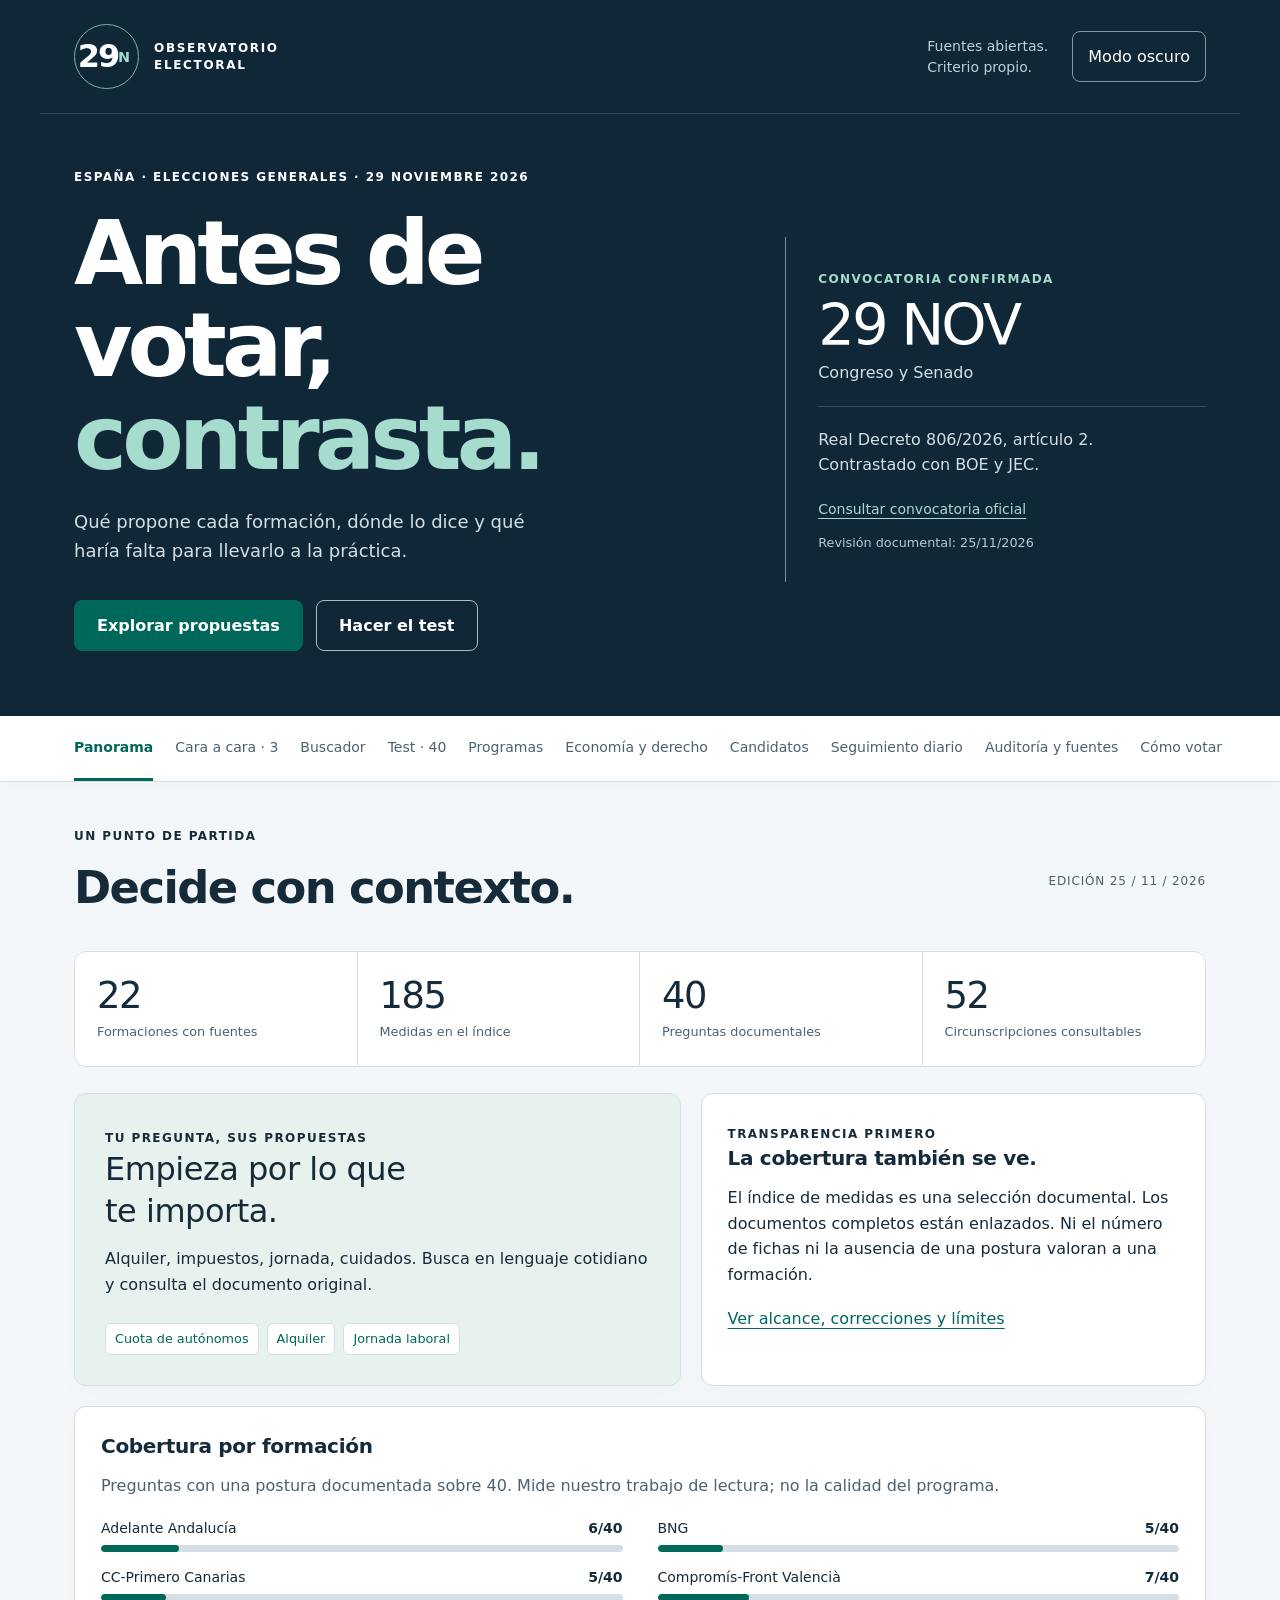
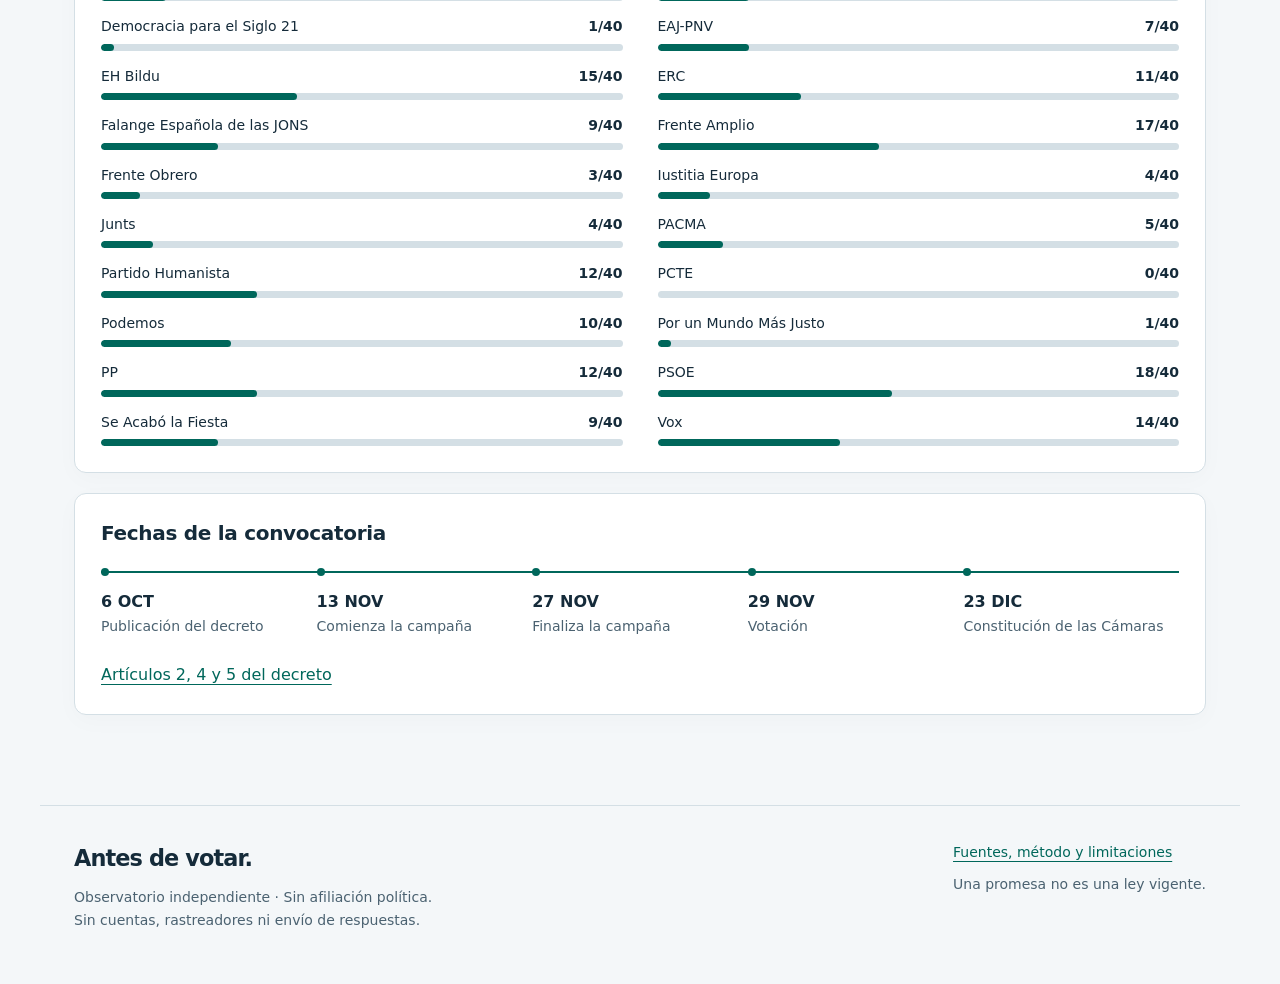
==== commit 064ccd52: "Reconstruye observatorio electoral con fuentes primarias, test documental y seguimiento diario" ====
--- a/elecciones-29n/index.html
+++ b/elecciones-29n/index.html
@@ -1,11 +1,30 @@
-<!doctype html><html lang="es"><meta charset="utf-8"><meta name="viewport" content="width=device-width, initial-scale=1"><title>29N · Guía electoral</title><style> *{box-sizing:border-box}body{margin:0;background:#f3f5f8;color:#172438;font:16px/1.55 system-ui,sans-serif}header{background:#142743;color:white;padding:36px 20px}main,header>div{max-width:1050px;margin:auto}main{padding:18px}h1{font-size:clamp(32px,7vw,60px);line-height:1.05;margin:12px 0}h2{font-size:24px}small,.muted{color:#596575}header small{color:#c7d5e8}nav{position:sticky;top:0;background:#fff;padding:12px;display:flex;gap:8px;overflow:auto;border-bottom:1px solid #ddd;z-index:2}button,select,input{font:inherit;padding:12px;border:1px solid #b9c4d1;border-radius:10px;background:white;color:#172438}button{cursor:pointer;white-space:nowrap}button.active{background:#142743;color:white}a{color:#195b9d;overflow-wrap:anywhere}article,.panel{background:white;border:1px solid #dce2e9;border-radius:16px;padding:19px;margin:12px 0}article h3{margin:0;font-size:21px} .tag{font-size:12px;background:#e9eef4;padding:5px 9px;border-radius:9px;display:inline-block;margin:5px 0} .grid{display:grid;grid-template-columns:repeat(auto-fit,minmax(min(100%,290px),1fr));gap:12px}.grid article{margin:0}label{display:block;font-weight:600;margin:10px 0 4px}select,input{width:100%}li{margin:8px 0}details{border-top:1px solid #e1e5eb;padding:10px 0}summary{cursor:pointer;font-weight:650}.compare{display:grid;grid-template-columns:1fr 1fr;gap:10px}.compare article{padding:12px;overflow-wrap:anywhere}.compare h3{font-size:18px}footer{padding:20px 0;color:#596575} @media(max-width:420px){main{padding:12px}.compare{gap:6px}.compare article{font-size:14px;padding:9px}}.metrics{display:grid;grid-template-columns:repeat(auto-fit,minmax(120px,1fr));gap:10px}.metric{background:#edf1f5;padding:15px;border-radius:12px}.metric b{display:block;font-size:30px}.bartrack{background:#e6ebef;height:12px;border-radius:8px;overflow:hidden}.barfill{background:#647d91;height:100%;border-radius:8px}.barrow{margin:13px 0}.barrow div:first-child{display:flex;justify-content:space-between;gap:8px}.donut{width:150px;aspect-ratio:1;border-radius:50%;display:grid;place-items:center;margin:15px auto}.donut span{background:white;border-radius:50%;width:105px;height:105px;display:grid;place-content:center;text-align:center;font-size:24px;font-weight:bold}.matrix{overflow:auto}.matrix table{border-collapse:collapse;font-size:13px}.matrix th,.matrix td{padding:8px;border-bottom:1px solid #ddd;text-align:center}.matrix th:first-child{text-align:left;position:sticky;left:0;background:white;min-width:130px}.matrix td a{color:#40576b}.timeline{border-left:3px solid #91a1ae;padding-left:16px;margin-left:8px}.timeline p{margin:16px 0}body{background:#f1f4f7}header{background:linear-gradient(125deg,#132438,#334c60)}nav{box-shadow:0 4px 16px #17243812;scrollbar-width:thin}nav button{font-size:14px;padding:10px 13px;border-color:#dce3e8}article,.panel{box-shadow:0 3px 14px #17243808}button:focus-visible,select:focus-visible,input:focus-visible,a:focus-visible{outline:3px solid #7895aa;outline-offset:3px}.comparehero{background:#243b50;color:white;border-radius:18px;padding:22px}.comparehero h2{font-size:clamp(22px,5vw,34px);margin:8px 0}.comparehero small{color:#d4e1eb}.pickgrid{display:grid;grid-template-columns:repeat(3,minmax(0,1fr));gap:10px}.pickgrid select{min-width:0;padding:10px 6px}.checkline{display:flex;align-items:center;gap:8px;font-weight:400;margin:16px 0}.checkline input{width:auto}.comparegrid{display:grid;grid-template-columns:repeat(var(--cols),minmax(0,1fr));gap:8px}.comparegrid article{margin:0;min-width:0;padding:12px;overflow-wrap:anywhere;border-top:3px solid #879aaa}.comparegrid h3{font-size:15px}.comparegrid p{font-size:14px}.comparegrid a{font-size:12px}.topicblock{margin:18px 0;animation:appear .18s ease-out}.topicblock h3.topicname{font-size:19px;margin:0 0 8px}.statusdot{display:inline-block;width:8px;height:8px;background:#647d91;border-radius:50%;margin-right:6px}.statusdot.empty{background:#d1d9df}.miniCount{font-size:13px;color:#526575}.coveragecard{padding:12px;background:white;border-radius:12px}.coveragecard strong{font-size:15px;overflow-wrap:anywhere}.topicblock details{font-size:13px}.topicblock details summary{font-size:12px}@keyframes appear{from{opacity:.6;transform:translateY(4px)}to{opacity:1;transform:translateY(0)}}@media(max-width:560px){.pickgrid{grid-template-columns:1fr}.comparegrid article{padding:8px}.comparegrid h3{font-size:13px}.comparegrid p{font-size:13px}.comparegrid a{font-size:11px}.comparehero{padding:16px}}@media(prefers-reduced-motion:reduce){*{animation:none!important}}[hidden]{display:none!important}.toolsbar{display:flex;gap:8px;flex-wrap:wrap;margin:12px 0}.toolsbar button{font-size:13px}.auditnote{border-left:4px solid #8498a9;padding:12px;background:#edf1f5;border-radius:8px}.dark{color-scheme:dark;background:#101922;color:#e5edf5}.dark article,.dark .panel,.dark nav,.dark input,.dark select,.dark button,.dark .coveragecard,.dark .metric,.dark .donut span,.dark .matrix th:first-child,.dark .auditnote{background:#1c2a37;color:#e5edf5;border-color:#415163}.dark a{color:#a8d4ff}.dark small,.dark .muted,.dark .miniCount,.dark footer{color:#bac8d5}.dark button.active{background:#435b71}.dark .bartrack{background:#415163}@media(max-width:560px){nav{padding:7px;gap:5px}nav button{padding:8px 10px;font-size:12px}main{padding:10px}}</style><header><div><small>ESPAÑA / CONGRESO / 29 NOV 2026</small><h1>Antes de votar.</h1><p>Una guía para contrastar propuestas, consultar fuentes y formar tu propio criterio.</p><small>Consulta de fuentes: 25 de noviembre de 2026</small></div></header><nav><button onclick="show('visual',this)" class="active">Vista visual</button><button onclick="show('comparar',this)">Cara a cara · 3</button><button onclick="show('noticias',this)">Noticias</button><button onclick="show('buscarideas',this)">Buscador de ideas</button><button onclick="show('testideas',this)">Test de ideas</button><button onclick="show('documentos',this)">Programas</button><button onclick="show('candidatos',this)">Candidatos</button><button onclick="show('territorio',this)">Territorio</button><button onclick="show('observatorio',this)">Observatorio</button><button onclick="show('partidos',this)">Partidos</button><button onclick="show('temas',this)">Por temas</button><button onclick="show('fuentes',this)">Fuentes y método</button><button onclick="show('verificacion',this)">Verificación</button></nav><main><div class='toolsbar'><button id='themeToggle'>Cambiar tema</button><button id='shareSection'>Compartir sección</button></div><p class='auditnote'>Convocatoria y listas contrastadas con BOE y JEC el 25/11/2026. Las fichas programáticas y biográficas son parciales y están pendientes de auditoría individual.</p><div class="panel"><strong>Cómo leer esta guía</strong><p>Las propuestas son compromisos políticos, no derechos vigentes. Una ausencia de datos significa que no se ha verificado una medida en las fuentes consultadas, no que el partido carezca de ella. No hay puntuaciones ni recomendaciones de voto.</p></div><section id="visual"><h2>Elecciones en cifras</h2><div class="metrics"><div class="metric"><b>350</b>Escaños</div><div class="metric"><b>176</b>Mayoría absoluta</div><div class="metric"><b>38</b>Escaños Madrid</div></div><article><h3>Distribución de escaños por circunscripción</h3><div class="donut" style="background:conic-gradient(#647d91 0 10.857%,#dce3e9 10.857% 100%)"><span>10,9%<small>Madrid</small></span></div><p>Madrid: 38 · Resto de España: 312. No representa intención de voto.</p><a href="https://www.boe.es/diario_boe/txt.php?id=BOE-A-2026-20742">Fuente: Real Decreto 806/2026, anexo</a></article><article><h3>Cobertura de esta guía</h3><div id="coverage"></div><p class="muted">Mide exclusivamente el contenido recogido en esta web, no la calidad ni la amplitud de los programas.</p><div id="bars"></div></article><article><h3>Matriz temática</h3><p>● Medida recogida en la guía · — Sin medida contrastada aquí. Pulsa un punto para consultar su fuente.</p><div class="matrix" id="matrix"></div></article><article><h3>Calendario electoral</h3><div class="timeline"><p><b>6 octubre</b> · Publicación de la convocatoria</p><p><b>13 noviembre</b> · Inicio de campaña</p><p><b>27 noviembre</b> · Fin de campaña</p><p><b>29 noviembre</b> · Votación</p><p><b>23 diciembre</b> · Constitución de las Cámaras</p></div><a href="https://www.boe.es/diario_boe/txt.php?id=BOE-A-2026-20742">Fuente oficial</a></article></section><section id="partidos" hidden><h2>Explora las candidaturas</h2><label for="scope">Ámbito</label><select id="scope" onchange="render()"><option value="all">Todas las fichas incluidas</option><option value="Madrid">Madrid</option><option value="Territorial">Territoriales</option></select><label for="search">Buscar partido o propuesta</label><input id="search" placeholder="Ej. alquiler, IRPF, sanidad" oninput="render()"><div id="cards" class="grid"></div></section><section id="temas" hidden><h2>Comparativa por asunto</h2><label for="topic">Tema</label><select id="topic" onchange="topics()"></select><div id="topicout" class="grid"></div></section><section id="comparar" hidden><div class="comparehero"><small>COMPARADOR PROGRAMÁTICO</small><h2>Tres perspectivas, un mismo tema.</h2><p>Selecciona dos o tres formaciones. Sin puntuaciones, sin recomendaciones.</p></div><div class="panel"><div class="pickgrid"><div><label for="a">Formación A</label><select id="a" onchange="compare()"></select></div><div><label for="b">Formación B</label><select id="b" onchange="compare()"></select></div><div><label for="c">Formación C (opcional)</label><select id="c" onchange="compare()"></select></div></div><label for="compareTopic">Filtrar temática</label><select id="compareTopic" onchange="compare()"><option value="all">Todas las temáticas</option></select><label class="checkline"><input type="checkbox" id="onlyData" onchange="compare()"> Ocultar temas sin información en las formaciones elegidas</label><button onclick="swapCompare()">Intercambiar A y B</button></div><div id="compareSummary"></div><div id="comparison" aria-live="polite"></div></section><section id="observatorio" hidden><h2>Observatorio electoral</h2><article><h3>El electorado en cifras</h3><div class="metrics"><div class="metric"><b>38,73 M</b>Electores</div><div class="metric"><b>52</b>Circunscripciones</div><div class="metric"><b>209</b>Senadores electos directamente</div></div><div class="donut" style="background:conic-gradient(#647d91 92.85%,#dce3e9 0)"><span>92,85%</span></div><p>35.958.711 residentes en España · 2.769.645 residentes en el extranjero.</p><a href="https://www.lamoncloa.gob.es/serviciosdeprensa/notasprensa/interior/Paginas/guia-dudas-elecciones-generales-29n.aspx?mode=Light">Interior, 6 de noviembre de 2026</a></article><article><h3>Histórico del Congreso</h3><p>Escaños por formación en elecciones anteriores. Las coaliciones no son necesariamente equivalentes entre años.</p><div id="historic"></div><a href="https://infoelectoral.interior.gob.es/">Consultar resultados oficiales de Interior</a></article><article><h3>Simulador aritmético de investidura</h3><p>Introduce escaños hipotéticos, no estimaciones de voto ni pactos previstos.</p><label>Votos a favor</label><input type="number" min="0" max="350" value="0" id="yes" oninput="majority()"><label>Votos en contra</label><input type="number" min="0" max="350" value="0" id="no" oninput="majority()"><div id="major"></div><p>Primera votación: 176 votos a favor. Segunda: más votos a favor que en contra, 48 horas después.</p><a href="https://www.boe.es/buscar/act.php?id=BOE-A-1978-31229">Constitución, artículo 99</a></article><article><h3>Explorar todos los programas</h3><p>El índice externo Electosfera contabiliza 67 formaciones, 47 programas y 9.132 medidas. Estas cifras corresponden a su recopilación, no a una auditoría nuestra.</p><a href="https://electosfera.es/2026/generales/">Explorar medidas y candidaturas por provincia</a><p><a href="https://votomunicipal.es/programas-electorales/">Directorio de programas oficiales</a></p><p><a href="https://www.datoelectoral.es/candidaturas">Candidaturas de las 52 circunscripciones</a></p></article><article><h3>Cómo evaluar una medida</h3><div id="questions"></div></article><article><h3>Cómo votar</h3><p>Congreso: una lista cerrada por circunscripción. Senado: selección individual de candidatos dentro del máximo permitido en cada circunscripción. Consulta tu mesa y la documentación admitida en la información oficial.</p><a href="https://www.lamoncloa.gob.es/serviciosdeprensa/notasprensa/interior/Paginas/guia-dudas-elecciones-generales-29n.aspx?mode=Light">Guía oficial de votación</a></article><article><h3>Encuestas</h3><p>No se muestran sondeos nuevos durante el periodo de prohibición de difusión electoral. No se presentan proyecciones como resultados.</p><a href="https://www.boe.es/buscar/act.php?id=BOE-A-1985-11672">LOREG, artículo 69</a></article></section><section id="documentos" hidden><h2>Registro de programas</h2><p>Directorio de 37 formaciones y marcas electorales seguidas por un registro externo a 25/11/2026. No equivale a 37 listas independientes ni implica presencia en todas las provincias.</p><div class="metrics"><div class="metric"><b>37</b>Entradas seguidas</div><div class="metric"><b>6</b>Sin publicar</div><div class="metric"><b>11</b>Cambios detectados</div></div><article><h3>Documentación y versiones</h3><p>El registro identifica también cambios en programas durante noviembre. Consulta el documento vigente y su historial antes de atribuir una medida.</p><a href="https://www.programaselectorales.es/">Registro de versiones y enlaces a programas</a> · <a href="https://www.rtve.es/noticias/20261117/elecciones-generales-2026-comparador-programas-electorales/17318559.shtml">Comparador documental RTVE</a></article><label>Buscar formación</label><input id="directorySearch" oninput="filterDirectory()" placeholder="Nombre del partido"><div id="directory" class="grid"><article data-name="adelante andalucía"><h3>Adelante Andalucía</h3><p><a href="https://adelanteandalucia.org">Web de la formación</a></p><a href="https://www.programaselectorales.es/">Consultar estado y versión del programa</a></article><article data-name="alhora"><h3>Alhora</h3><p><a href="https://alhora.cat">Web de la formación</a></p><a href="https://www.programaselectorales.es/">Consultar estado y versión del programa</a></article><article data-name="bng"><h3>BNG</h3><p><a href="https://bng.gal">Web de la formación</a></p><a href="https://www.programaselectorales.es/">Consultar estado y versión del programa</a></article><article data-name="chunta aragonesista"><h3>Chunta Aragonesista</h3><p><a href="https://chunta.org">Web de la formación</a></p><a href="https://www.programaselectorales.es/">Consultar estado y versión del programa</a></article><article data-name="coalición canaria"><h3>Coalición Canaria</h3><p><a href="https://coalicioncanaria.org">Web de la formación</a></p><a href="https://www.programaselectorales.es/">Consultar estado y versión del programa</a></article><article data-name="compromís"><h3>Compromís</h3><p><a href="https://compromis.net">Web de la formación</a></p><a href="https://www.programaselectorales.es/">Consultar estado y versión del programa</a></article><article data-name="comuns"><h3>Comuns</h3><p><a href="https://comuns.cat">Web de la formación</a></p><a href="https://www.programaselectorales.es/">Consultar estado y versión del programa</a></article><article data-name="convergents"><h3>Convergents</h3><p><a href="https://convergents.org">Web de la formación</a></p><a href="https://www.programaselectorales.es/">Consultar estado y versión del programa</a></article><article data-name="democracia para el siglo 21"><h3>Democracia para el Siglo 21</h3><p><a href="https://democracia21.es">Web de la formación</a></p><a href="https://www.programaselectorales.es/">Consultar estado y versión del programa</a></article><article data-name="drago canarias"><h3>Drago Canarias</h3><p><a href="https://dragocanarias.com">Web de la formación</a></p><a href="https://www.programaselectorales.es/">Consultar estado y versión del programa</a></article><article data-name="eh bildu"><h3>EH Bildu</h3><p><a href="https://ehbildu.eus">Web de la formación</a></p><a href="https://www.programaselectorales.es/">Consultar estado y versión del programa</a></article><article data-name="erc"><h3>ERC</h3><p><a href="https://esquerra.cat">Web de la formación</a></p><a href="https://www.programaselectorales.es/">Consultar estado y versión del programa</a></article><article data-name="escaños en blanco"><h3>Escaños en Blanco</h3><p><a href="https://escanos.org">Web de la formación</a></p><a href="https://www.programaselectorales.es/">Consultar estado y versión del programa</a></article><article data-name="falange española de las jons"><h3>Falange Española de las JONS</h3><p><a href="https://falange.es">Web de la formación</a></p><a href="https://www.programaselectorales.es/">Consultar estado y versión del programa</a></article><article data-name="feministas al congreso"><h3>Feministas al Congreso</h3><p><a href="https://feministasalcongreso.es">Web de la formación</a></p><a href="https://www.programaselectorales.es/">Consultar estado y versión del programa</a></article><article data-name="frente amplio"><h3>Frente Amplio</h3><p><a href="https://frenteamplio.info">Web de la formación</a></p><a href="https://www.programaselectorales.es/">Consultar estado y versión del programa</a></article><article data-name="frente obrero"><h3>Frente Obrero</h3><p><a href="https://frenteobrero.es">Web de la formación</a></p><a href="https://www.programaselectorales.es/">Consultar estado y versión del programa</a></article><article data-name="geroa bai"><h3>Geroa Bai</h3><p><a href="https://geroabai.eus">Web de la formación</a></p><a href="https://www.programaselectorales.es/">Consultar estado y versión del programa</a></article><article data-name="junts"><h3>Junts</h3><p><a href="https://junts.cat">Web de la formación</a></p><a href="https://www.programaselectorales.es/">Consultar estado y versión del programa</a></article><article data-name="nuevo extremeñismo"><h3>Nuevo Extremeñismo</h3><p><a href="https://nuevoext.es">Web de la formación</a></p><a href="https://www.programaselectorales.es/">Consultar estado y versión del programa</a></article><article data-name="pacma"><h3>PACMA</h3><p><a href="https://pacma.es">Web de la formación</a></p><a href="https://www.programaselectorales.es/">Consultar estado y versión del programa</a></article><article data-name="partido autónomos"><h3>Partido Autónomos</h3><p><a href="https://partidoautonomos.es">Web de la formación</a></p><a href="https://www.programaselectorales.es/">Consultar estado y versión del programa</a></article><article data-name="partido humanista"><h3>Partido Humanista</h3><p><a href="https://partidohumanista.es">Web de la formación</a></p><a href="https://www.programaselectorales.es/">Consultar estado y versión del programa</a></article><article data-name="pcte"><h3>PCTE</h3><p><a href="https://pcte.es">Web de la formación</a></p><a href="https://www.programaselectorales.es/">Consultar estado y versión del programa</a></article><article data-name="pnv"><h3>PNV</h3><p><a href="https://eaj-pnv.eus">Web de la formación</a></p><a href="https://www.programaselectorales.es/">Consultar estado y versión del programa</a></article><article data-name="podemos"><h3>Podemos</h3><p><a href="https://podemos.info">Web de la formación</a></p><a href="https://www.programaselectorales.es/">Consultar estado y versión del programa</a></article><article data-name="por un mundo más justo"><h3>Por un Mundo Más Justo</h3><p><a href="https://porunmundomasjusto.es">Web de la formación</a></p><a href="https://www.programaselectorales.es/">Consultar estado y versión del programa</a></article><article data-name="pp"><h3>PP</h3><p><a href="https://pp.es">Web de la formación</a></p><a href="https://www.programaselectorales.es/">Consultar estado y versión del programa</a></article><article data-name="psc"><h3>PSC</h3><p><a href="https://socialistes.cat">Web de la formación</a></p><a href="https://www.programaselectorales.es/">Consultar estado y versión del programa</a></article><article data-name="psoe"><h3>PSOE</h3><p><a href="https://psoe.es">Web de la formación</a></p><a href="https://www.programaselectorales.es/">Consultar estado y versión del programa</a></article><article data-name="se acabó la fiesta"><h3>Se Acabó la Fiesta</h3><p><a href="https://seacabolafiesta.com">Web de la formación</a></p><a href="https://www.programaselectorales.es/">Consultar estado y versión del programa</a></article><article data-name="soria ¡ya!"><h3>Soria ¡Ya!</h3><p><a href="https://soriaya.org">Web de la formación</a></p><a href="https://www.programaselectorales.es/">Consultar estado y versión del programa</a></article><article data-name="teruel existe"><h3>Teruel Existe</h3><p><a href="https://teruelexiste.info">Web de la formación</a></p><a href="https://www.programaselectorales.es/">Consultar estado y versión del programa</a></article><article data-name="unidad del pueblo canario"><h3>Unidad del Pueblo Canario</h3><p><a href="https://unidadpueblocanario.org">Web de la formación</a></p><a href="https://www.programaselectorales.es/">Consultar estado y versión del programa</a></article><article data-name="upn-pp"><h3>UPN-PP</h3><p><a href="https://upn-pp.es">Web de la formación</a></p><a href="https://www.programaselectorales.es/">Consultar estado y versión del programa</a></article><article data-name="valencia unida"><h3>Valencia Unida</h3><p><a href="https://valenciaunida.es">Web de la formación</a></p><a href="https://www.programaselectorales.es/">Consultar estado y versión del programa</a></article><article data-name="vox"><h3>Vox</h3><p><a href="https://voxespana.es">Web de la formación</a></p><a href="https://www.programaselectorales.es/">Consultar estado y versión del programa</a></article></div></section><section id="candidatos" hidden><h2>Candidatos nacionales</h2><p>Selección inicial de cinco candidaturas de ámbito estatal. No es una lista completa de candidatos al Congreso ni al Senado.</p><div class="grid"><article><small>Frente Amplio</small><h3>Ada Colau</h3><p>Exalcaldesa de Barcelona</p><a href="https://www.articulo14.es/politica/que-partidos-se-presentan-a-las-elecciones-del-29-n-candidaturas-y-coaliciones-20261108.html">Fuente de candidaturas</a></article><article><small>Podemos</small><h3>Irene Montero</h3><p>Exministra de Igualdad</p><a href="https://www.articulo14.es/politica/que-partidos-se-presentan-a-las-elecciones-del-29-n-candidaturas-y-coaliciones-20261108.html">Fuente de candidaturas</a></article><article><small>PP</small><h3>Alberto Núñez Feijóo</h3><p>Expresidente de la Xunta de Galicia</p><a href="https://www.articulo14.es/politica/que-partidos-se-presentan-a-las-elecciones-del-29-n-candidaturas-y-coaliciones-20261108.html">Fuente de candidaturas</a></article><article><small>PSOE</small><h3>Pedro Sánchez</h3><p>Presidente del Gobierno desde 2018</p><a href="https://www.articulo14.es/politica/que-partidos-se-presentan-a-las-elecciones-del-29-n-candidaturas-y-coaliciones-20261108.html">Fuente de candidaturas</a></article><article><small>Vox</small><h3>Santiago Abascal</h3><p>Presidente de Vox</p><a href="https://www.articulo14.es/politica/que-partidos-se-presentan-a-las-elecciones-del-29-n-candidaturas-y-coaliciones-20261108.html">Fuente de candidaturas</a></article></div><article><a href="https://www.boe.es/diario_boe/txt.php?id=BOE-A-2026-23103">Listas proclamadas en BOE</a></article></section><section id="territorio" hidden><h2>El Congreso por territorio</h2><p>Escaños asignados por ley, no predicciones de resultados. Las 52 circunscripciones comparten 350 escaños.</p><label>Buscar circunscripción</label><input id="provinceSearch" oninput="filterProvince()" placeholder="Provincia o ciudad autónoma"><article id="provinceBars"><div class="barrow" data-name="a coruña"><div><span>A Coruña</span><b>8</b></div><div class="bartrack"><div class="barfill" style="width:21.052631578947366%"></div></div></div><div class="barrow" data-name="álava"><div><span>Álava</span><b>4</b></div><div class="bartrack"><div class="barfill" style="width:10.526315789473683%"></div></div></div><div class="barrow" data-name="albacete"><div><span>Albacete</span><b>4</b></div><div class="bartrack"><div class="barfill" style="width:10.526315789473683%"></div></div></div><div class="barrow" data-name="alicante"><div><span>Alicante</span><b>12</b></div><div class="bartrack"><div class="barfill" style="width:31.57894736842105%"></div></div></div><div class="barrow" data-name="almería"><div><span>Almería</span><b>6</b></div><div class="bartrack"><div class="barfill" style="width:15.789473684210526%"></div></div></div><div class="barrow" data-name="asturias"><div><span>Asturias</span><b>7</b></div><div class="bartrack"><div class="barfill" style="width:18.421052631578945%"></div></div></div><div class="barrow" data-name="ávila"><div><span>Ávila</span><b>3</b></div><div class="bartrack"><div class="barfill" style="width:7.894736842105263%"></div></div></div><div class="barrow" data-name="badajoz"><div><span>Badajoz</span><b>5</b></div><div class="bartrack"><div class="barfill" style="width:13.157894736842104%"></div></div></div><div class="barrow" data-name="baleares"><div><span>Baleares</span><b>8</b></div><div class="bartrack"><div class="barfill" style="width:21.052631578947366%"></div></div></div><div class="barrow" data-name="barcelona"><div><span>Barcelona</span><b>32</b></div><div class="bartrack"><div class="barfill" style="width:84.21052631578947%"></div></div></div><div class="barrow" data-name="bizkaia"><div><span>Bizkaia</span><b>8</b></div><div class="bartrack"><div class="barfill" style="width:21.052631578947366%"></div></div></div><div class="barrow" data-name="burgos"><div><span>Burgos</span><b>4</b></div><div class="bartrack"><div class="barfill" style="width:10.526315789473683%"></div></div></div><div class="barrow" data-name="cáceres"><div><span>Cáceres</span><b>4</b></div><div class="bartrack"><div class="barfill" style="width:10.526315789473683%"></div></div></div><div class="barrow" data-name="cádiz"><div><span>Cádiz</span><b>8</b></div><div class="bartrack"><div class="barfill" style="width:21.052631578947366%"></div></div></div><div class="barrow" data-name="cantabria"><div><span>Cantabria</span><b>5</b></div><div class="bartrack"><div class="barfill" style="width:13.157894736842104%"></div></div></div><div class="barrow" data-name="castellón"><div><span>Castellón</span><b>5</b></div><div class="bartrack"><div class="barfill" style="width:13.157894736842104%"></div></div></div><div class="barrow" data-name="ceuta"><div><span>Ceuta</span><b>1</b></div><div class="bartrack"><div class="barfill" style="width:2.631578947368421%"></div></div></div><div class="barrow" data-name="ciudad real"><div><span>Ciudad Real</span><b>5</b></div><div class="bartrack"><div class="barfill" style="width:13.157894736842104%"></div></div></div><div class="barrow" data-name="córdoba"><div><span>Córdoba</span><b>6</b></div><div class="bartrack"><div class="barfill" style="width:15.789473684210526%"></div></div></div><div class="barrow" data-name="cuenca"><div><span>Cuenca</span><b>3</b></div><div class="bartrack"><div class="barfill" style="width:7.894736842105263%"></div></div></div><div class="barrow" data-name="gipuzkoa"><div><span>Gipuzkoa</span><b>6</b></div><div class="bartrack"><div class="barfill" style="width:15.789473684210526%"></div></div></div><div class="barrow" data-name="girona"><div><span>Girona</span><b>6</b></div><div class="bartrack"><div class="barfill" style="width:15.789473684210526%"></div></div></div><div class="barrow" data-name="granada"><div><span>Granada</span><b>7</b></div><div class="bartrack"><div class="barfill" style="width:18.421052631578945%"></div></div></div><div class="barrow" data-name="guadalajara"><div><span>Guadalajara</span><b>3</b></div><div class="bartrack"><div class="barfill" style="width:7.894736842105263%"></div></div></div><div class="barrow" data-name="huelva"><div><span>Huelva</span><b>5</b></div><div class="bartrack"><div class="barfill" style="width:13.157894736842104%"></div></div></div><div class="barrow" data-name="huesca"><div><span>Huesca</span><b>3</b></div><div class="bartrack"><div class="barfill" style="width:7.894736842105263%"></div></div></div><div class="barrow" data-name="jaén"><div><span>Jaén</span><b>5</b></div><div class="bartrack"><div class="barfill" style="width:13.157894736842104%"></div></div></div><div class="barrow" data-name="la rioja"><div><span>La Rioja</span><b>4</b></div><div class="bartrack"><div class="barfill" style="width:10.526315789473683%"></div></div></div><div class="barrow" data-name="las palmas"><div><span>Las Palmas</span><b>8</b></div><div class="bartrack"><div class="barfill" style="width:21.052631578947366%"></div></div></div><div class="barrow" data-name="león"><div><span>León</span><b>4</b></div><div class="bartrack"><div class="barfill" style="width:10.526315789473683%"></div></div></div><div class="barrow" data-name="lleida"><div><span>Lleida</span><b>4</b></div><div class="bartrack"><div class="barfill" style="width:10.526315789473683%"></div></div></div><div class="barrow" data-name="lugo"><div><span>Lugo</span><b>4</b></div><div class="bartrack"><div class="barfill" style="width:10.526315789473683%"></div></div></div><div class="barrow" data-name="madrid"><div><span>Madrid</span><b>38</b></div><div class="bartrack"><div class="barfill" style="width:100%"></div></div></div><div class="barrow" data-name="málaga"><div><span>Málaga</span><b>11</b></div><div class="bartrack"><div class="barfill" style="width:28.947368421052634%"></div></div></div><div class="barrow" data-name="melilla"><div><span>Melilla</span><b>1</b></div><div class="bartrack"><div class="barfill" style="width:2.631578947368421%"></div></div></div><div class="barrow" data-name="murcia"><div><span>Murcia</span><b>10</b></div><div class="bartrack"><div class="barfill" style="width:26.31578947368421%"></div></div></div><div class="barrow" data-name="navarra"><div><span>Navarra</span><b>5</b></div><div class="bartrack"><div class="barfill" style="width:13.157894736842104%"></div></div></div><div class="barrow" data-name="ourense"><div><span>Ourense</span><b>4</b></div><div class="bartrack"><div class="barfill" style="width:10.526315789473683%"></div></div></div><div class="barrow" data-name="palencia"><div><span>Palencia</span><b>3</b></div><div class="bartrack"><div class="barfill" style="width:7.894736842105263%"></div></div></div><div class="barrow" data-name="pontevedra"><div><span>Pontevedra</span><b>7</b></div><div class="bartrack"><div class="barfill" style="width:18.421052631578945%"></div></div></div><div class="barrow" data-name="salamanca"><div><span>Salamanca</span><b>4</b></div><div class="bartrack"><div class="barfill" style="width:10.526315789473683%"></div></div></div><div class="barrow" data-name="santa cruz de tenerife"><div><span>Santa Cruz de Tenerife</span><b>7</b></div><div class="bartrack"><div class="barfill" style="width:18.421052631578945%"></div></div></div><div class="barrow" data-name="segovia"><div><span>Segovia</span><b>3</b></div><div class="bartrack"><div class="barfill" style="width:7.894736842105263%"></div></div></div><div class="barrow" data-name="sevilla"><div><span>Sevilla</span><b>12</b></div><div class="bartrack"><div class="barfill" style="width:31.57894736842105%"></div></div></div><div class="barrow" data-name="soria"><div><span>Soria</span><b>2</b></div><div class="bartrack"><div class="barfill" style="width:5.263157894736842%"></div></div></div><div class="barrow" data-name="tarragona"><div><span>Tarragona</span><b>6</b></div><div class="bartrack"><div class="barfill" style="width:15.789473684210526%"></div></div></div><div class="barrow" data-name="teruel"><div><span>Teruel</span><b>3</b></div><div class="bartrack"><div class="barfill" style="width:7.894736842105263%"></div></div></div><div class="barrow" data-name="toledo"><div><span>Toledo</span><b>6</b></div><div class="bartrack"><div class="barfill" style="width:15.789473684210526%"></div></div></div><div class="barrow" data-name="valencia"><div><span>Valencia</span><b>16</b></div><div class="bartrack"><div class="barfill" style="width:42.10526315789473%"></div></div></div><div class="barrow" data-name="valladolid"><div><span>Valladolid</span><b>5</b></div><div class="bartrack"><div class="barfill" style="width:13.157894736842104%"></div></div></div><div class="barrow" data-name="zamora"><div><span>Zamora</span><b>3</b></div><div class="bartrack"><div class="barfill" style="width:7.894736842105263%"></div></div></div><div class="barrow" data-name="zaragoza"><div><span>Zaragoza</span><b>7</b></div><div class="bartrack"><div class="barfill" style="width:18.421052631578945%"></div></div></div></article><a href="https://boe.es/buscar/doc.php?id=BOE-A-2026-20742">Real Decreto 806/2026, anexo</a></section><section id="noticias" hidden><h2>Cambios y seguimiento electoral</h2><article><h3>Registro de cambios documentados</h3><p>Seguimiento de modificaciones de programas de cualquier formación. Una declaración de campaña no equivale a una modificación formal del programa.</p><p id="newsStatus" role="status">Cargando registro…</p><label for="newsParty">Filtrar formación</label><select id="newsParty"><option value="">Todas</option></select><label for="newsType">Tipo de cambio</label><select id="newsType"><option value="">Todos</option><option>Modificación formal</option><option>Rectificación</option><option>Ampliación</option><option>Retirada</option><option>Declaración de campaña</option></select></article><div id="newsCards"></div></section><section id="buscarideas" hidden><h2>¿Qué te gustaría que cambiara?</h2><p>Busca medidas recogidas en esta guía. El buscador usa palabras y sinónimos, no interpreta todas las frases como una IA.</p><article><label for="ideaQuery">Tu pregunta</label><input id="ideaQuery" placeholder="Quiero pagar menos cuota de autónomos" oninput="findIdeas()"><div id="ideaExamples"></div></article><div id="ideaResults" aria-live="polite"></div></section><section id="testideas" hidden><h2>Explora tus ideas</h2><p>Responde a 40 preguntas y consulta las propuestas relacionadas, en orden alfabético. No se calcula afinidad global ni se recomienda el voto. Las respuestas no salen del navegador.</p><article id="quiz"></article><div id="quizResults"></div></section><section id="verificacion" hidden><h2>Transparencia documental</h2><article><h3>Fuentes institucionales contrastadas</h3><p><a href="https://www.boe.es/eli/es/rd/2026/10/05/806">Convocatoria y anexo territorial · BOE</a></p><p><a href="https://www.boe.es/diario_boe/txt.php?id=BOE-A-2026-23103">Candidaturas proclamadas · BOE</a></p><p><a href="https://www.juntaelectoralcentral.es/cs/jec/elecciones">Junta Electoral Central</a></p><p>Revisión: 25/11/2026. Los datos de programas no han sido contrastados individualmente en esta revisión.</p></article><article><h3>Ficha de comprobación económica</h3><p>Para cada medida: importe declarado, fuente de financiación, plazo, alcance, autoridad competente y requisitos legales. Cuando no exista evidencia documental se debe indicar «No comprobado», no estimar cifras.</p></article></section><section id="fuentes" hidden><h2>Fuentes y criterios</h2><article><p><a href="https://www.boe.es/diario_boe/txt.php?id=BOE-A-2026-23103&lang=es">BOE: candidaturas proclamadas</a> · 3 de noviembre.</p><p><a href="https://www.rtve.es/noticias/20261117/elecciones-generales-2026-comparador-programas-electorales/17318559.shtml">RTVE: comparador y documentos electorales</a>.</p><p><a href="https://politicareal.org/elecciones-29n/programas/">PolíticaReal: índice de programas y enlaces a originales</a> · consultado el 25 de noviembre.</p><p>Las fichas con medidas se basan en resúmenes documentales consultados, no en una auditoría directa de todos los PDF. Los enlaces de cada ficha permiten consultar el origen y las páginas del programa. Las formaciones sin detalle verificado conservan su ficha de consulta; no se rellenan huecos con promesas de otras elecciones. La selección territorial no es exhaustiva.</p></article><article><h3>Preguntas para contrastar cualquier propuesta</h3><ul><li>¿Qué coste tiene y cómo se financiaría?</li><li>¿Depende del Estado, de las autonomías o de la UE?</li><li>¿Necesita una ley, una reforma constitucional o un acuerdo internacional?</li><li>¿A quién afecta y en qué plazo?</li><li>¿Qué indicadores permitirían comprobar su cumplimiento?</li></ul></article></section><footer>Guía independiente de consulta · Sin afiliación política · No recoge datos personales.</footer></main><script>
-const T=['Vivienda','Impuestos','Empleo','Pensiones','Sanidad','Educación y familia','Inmigración','Seguridad y justicia','Energía y clima','Instituciones y territorio','Defensa y exterior','Transporte'];const base='https://politicareal.org/elecciones-29n/programas/';const boe='https://www.boe.es/diario_boe/txt.php?id=BOE-A-2026-23103&lang=es';const P=[];function add(n,s,status,slug,data={},pages={}){P.push({n,s,status,url:slug?base+slug+'/':boe,data,pages})}
-add('PP','Madrid','Programa publicado','pp',{0:'Un millón de viviendas; derogar la ley de vivienda; IVA del 4% para primera vivienda de menores de 40 años.',1:'IRPF reducido durante cuatro primeros años de declaración para jóvenes de 18 a 35 años; IVA cero temporal en alimentos básicos.',2:'Primer año sin cuota para nuevos autónomos; exención de IVA para facturación inferior a 85.000 €.',3:'Actualización anual con IPC.',4:'4.500 médicos adicionales de primaria; plan de salud mental.',5:'Gratuidad infantil 0–3; sustituir LOMLOE.',6:'Visados por puntos y cupos sectoriales; limitar regularizaciones masivas.',7:'Recuperación judicial de vivienda ocupada en 48 horas; ampliar prisión permanente revisable.',8:'Prolongar operación nuclear, sujeto al CSN.',9:'Derogar amnistía; reforma del CGPJ.',10:'Financiación plurianual de defensa; apoyo a Ucrania.'},{0:'53–55',1:'60–61',2:'59',3:'42',4:'69–70',5:'57, 67',6:'21–23',7:'20, 55',8:'71',9:'29–30',10:'26'});
-add('PSOE','Madrid','Programa publicado','psoe',{0:'Movilizar el 1% del PIB anual; parque estatal de 100.000 viviendas; gravar viviendas de grandes propietarios fuera del alquiler asequible.',1:'Tipo máximo del 35% sobre rentas del capital superiores a 300.000 €; crédito fiscal por descendientes.',2:'37,5 horas sin pérdida salarial; avanzar hacia 35 mediante negociación colectiva.',3:'Protección constitucional del sistema público y actualización con IPC.',4:'Financiación cercana al 7% del PIB; incorporar odontología básica y atención psicológica.',5:'Universalizar 0–3; prestación por crianza y cuenta inicial de 1.000 € al nacer.',6:'Plan de integración y vías legales de asilo.',7:'Desalojos de ocupación en 48 horas; cámaras corporales policiales.',8:'81% de electricidad renovable en 2030; mantener cierre nuclear.',9:'Edad de voto a 16 años; agencia independiente anticorrupción.',10:'Avanzar hacia 0,7% de renta nacional bruta en cooperación.'},{0:'27–31',1:'48–49',2:'37–43',3:'40',4:'49–50',5:'51–56',6:'92',7:'99–100',8:'65–66',9:'90, 102',10:'107'});
-add('Vox','Madrid','Avance de propuestas','vox',{0:'Derogar ley de vivienda; IVA cero en primera vivienda nueva de familia española, bonificación del ITP en usada.',1:'Reducir IRPF, IVA y Sociedades.',2:'Cuota cero de autónomos por debajo del SMI; revisar legislación laboral.',4:'Tarjeta única; limitar atención a inmigrantes irregulares a urgencias.',5:'Currículo y EVAU comunes; beneficios de familia numerosa desde el primer hijo.',6:'Repatriaciones, supresión del arraigo y prioridad nacional en ayudas; IMV solo para españoles.',7:'Reducir edad de responsabilidad penal; ampliar prisión permanente revisable.',8:'Eliminar ZBE y calendario de cierre nuclear.',9:'Retirar progresivamente subvenciones a partidos, sindicatos y patronales.',10:'Aumentar inversión militar.',11:'Auditar ferrocarril y modernizar Cercanías.'});
-add('Frente Amplio','Madrid','Avance de propuestas','frente-amplio',{0:'Inversión pública hasta 1% del PIB; expropiación por fases a propietarios corporativos; regulación de huelgas de alquiler.',1:'Impuesto patrimonial anual del 2% desde un millón y 3% desde 50 millones, descontando impuestos patrimoniales ya pagados; tributación empresarial efectiva mínima del 15%.',3:'Pensión mínima igual al SMI; jubilación efectiva a los 65.',11:'Unificar Renfe y Adif; trasladar fondos de ampliación aeroportuaria al ferrocarril.'});
-add('Podemos','Madrid','Avance de propuestas','podemos',{0:'Impedir compras de vivienda con fines especulativos.',1:'Reducir coste de vida y recuperar poder adquisitivo.',2:'SMI de 1.800 € y 30 horas semanales.',4:'Más recursos y personal mediante reasignación del gasto militar.',5:'Reforzar educación pública y combatir violencia machista.',8:'Combatir el cambio climático.',10:'No aumentar gasto en armamento; cuestiona pertenencia a la OTAN.'});
-add('Se Acabó la Fiesta','Madrid','Programa publicado','se-acabo-la-fiesta',{0:'Eliminar IBI; ayudas fiscales a primera vivienda y desalojo policial de ocupación en 48 horas.',2:'Eliminar cuota de autónomos; contrato indefinido único con indemnización creciente.',3:'Cuenta individual obligatoria y heredable del 2% del salario para menores de 45 años; mantener IPC.',4:'Máximos de espera: 60 días cirugía, 30 especialista, 7 pruebas prioritarias; alternativa privada financiada públicamente.',5:'Cheque escolar; aumentar mínimo exento de IRPF por hijo.',6:'Cinco años de residencia legal y cotización para determinadas prestaciones; visados con contrato previo.',7:'Macrocárcel; delitos de corrupción de cargos públicos imprescriptibles.',9:'Reducir Gobierno a diez ministerios.'},{0:'5–7',2:'12, 30',3:'20',4:'22',5:'12, 33',6:'17–19',7:'8, 25',9:'3'});
-for(const n of ['Frente Obrero','PACMA','Iustitia Europa','Democracia para el Siglo 21','PCTE','Falange Española de las JONS','Por un Mundo Más Justo','Partido Humanista'])add(n,'Madrid','Candidatura; programa no contrastado',null);
-for(const [n,slug,status] of [['ERC','erc','Programa publicado'],['PNV','pnv','Programa publicado'],['BNG','bng','Programa publicado'],['Coalición Canaria','coalicion-canaria','Programa publicado'],['Compromís','compromis','Programa publicado'],['Junts',null,'Sin programa localizado en el índice'],['EH Bildu',null,'Sin programa localizado en el índice'],['UPN',null,'Avance disponible en el índice'],['Adelante Andalucía',null,'Consultar programa'],['Teruel Existe',null,'Consultar candidatura y programa'],['Soria ¡Ya!',null,'Consultar candidatura y programa'],['Escaños en Blanco',null,'Consultar candidatura y programa']])add(n,'Territorial',status,slug);
-function source(p){return `<a href="${p.url}" target="_blank" rel="noopener">${p.url===boe?'Consultar candidaturas en BOE':'Medidas, páginas y documento electoral'}</a>`}function cell(p,i){return p.data[i]?p.data[i]+(p.pages[i]?` <small>(p. ${p.pages[i]})</small>`:''):'<span class="muted">Sin medida contrastada en esta guía.</span>'}function card(p){return `<article><h3>${p.n}</h3><small>${p.s}</small><br><span class="tag">${p.status}</span>${Object.keys(p.data).map(i=>`<details><summary>${T[i]}</summary><p>${cell(p,i)}</p></details>`).join('')||'<p class="muted">Ficha de consulta: contenido programático pendiente de contraste.</p>'}${source(p)}</article>`}function render(){let q=search.value.toLowerCase(),s=scope.value;cards.innerHTML=P.filter(p=>(s==='all'||p.s===s)&&JSON.stringify(p).toLowerCase().includes(q)).map(card).join('')||'<p>No hay coincidencias.</p>'}function topics(){let i=topic.value;topicout.innerHTML=P.filter(p=>p.data[i]).map(p=>`<article><h3>${p.n}</h3><span class="tag">${p.status}</span><p>${cell(p,i)}</p>${source(p)}</article>`).join('')||'<p>Sin datos contrastados.</p>'}function compare(){const ids=["a","b","c"].map(id=>document.getElementById(id).value).filter(v=>v!=="");const chosen=[...new Set(ids)].map(v=>P[Number(v)]).filter(Boolean);const filter=document.getElementById("compareTopic").value;const only=document.getElementById("onlyData").checked;const grid='class="comparegrid" style="--cols:'+chosen.length+'"';document.getElementById("compareSummary").innerHTML='<p class="muted">Cobertura documental de esta guía, no valoración política.</p><div '+grid+'>'+chosen.map(p=>{let n=Object.keys(p.data).length;return '<div class="coveragecard"><strong>'+p.n+'</strong><p class="miniCount">'+n+'/'+T.length+' temas recogidos</p><div class="bartrack"><div class="barfill" style="width:'+n/T.length*100+'%"></div></div></div>'}).join("")+'</div>';document.getElementById("comparison").innerHTML=T.map((t,i)=>{if(filter!=="all"&&Number(filter)!==i||only&&!chosen.some(p=>p.data[i]))return "";return '<div class="topicblock"><h3 class="topicname">'+t+'</h3><div '+grid+'>'+chosen.map(p=>'<article><h3>'+p.n+'</h3><p class="miniCount"><span class="statusdot '+(p.data[i]?"":"empty")+'"></span>'+(p.data[i]?"Medida recogida":"Sin dato contrastado")+'</p><p>'+cell(p,i)+'</p><details><summary>Fuente y contexto</summary>'+source(p)+'<p>Consulta el documento original para comprobar alcance, coste, plazo y requisitos legales. Esta ficha no acredita su viabilidad.</p></details></article>').join("")+'</div></div>'}).join("")||'<p>No hay medidas recogidas con estos filtros.</p>';}function swapCompare(){let x=document.getElementById("a"),y=document.getElementById("b"),v=x.value;x.value=y.value;y.value=v;compare()}function show(id,btn){document.querySelectorAll('main section').forEach(s=>s.hidden=s.id!==id);document.querySelectorAll('nav button').forEach(b=>b.classList.toggle('active',b===btn));}P.sort((x,y)=>x.n.localeCompare(y.n,"es"));topic.innerHTML=T.map((t,i)=>`<option value="${i}">${t}</option>`).join('');a.innerHTML=b.innerHTML=P.map((p,i)=>`<option value="${i}">${p.n}</option>`).join('');b.value=1;document.getElementById("c").innerHTML='<option value="">Sin tercera formación</option>'+a.innerHTML;document.getElementById("c").value="2";document.getElementById("compareTopic").innerHTML+=T.map((t,i)=>'<option value="'+i+'">'+t+'</option>').join("");render();topics();compare(); const covered=P.filter(p=>Object.keys(p.data).length).length;document.getElementById("coverage").innerHTML=`<div class="donut" style="background:conic-gradient(#647d91 ${100*covered/P.length}%,#dce3e9 0)"><span>${covered}/${P.length}</span></div><p>${covered} fichas con medidas recogidas · ${P.length-covered} pendientes de detalle.</p>`;document.getElementById("bars").innerHTML=T.map((t,i)=>{let n=P.filter(p=>p.data[i]).length;return `<div class="barrow"><div><span>${t}</span><b>${n}/${P.length}</b></div><div class="bartrack"><div class="barfill" style="width:${100*n/P.length}%"></div></div></div>`}).join("");document.getElementById("matrix").innerHTML=`<table><thead><tr><th>Partido</th>${T.map(t=>`<th>${t}</th>`).join("")}</tr></thead><tbody>${P.map(p=>`<tr><th>${p.n}</th>${T.map((t,i)=>`<td>${p.data[i]?`<a href="${p.url}" title="${p.data[i].replace(/"/g,"&quot;")}">●</a>`:"—"}</td>`).join("")}</tr>`).join("")}</tbody></table>`;const hist=[["PP",137,89],["PSOE",121,120],["Vox",33,52],["Sumar (2023)",31,null],["Unidas Podemos (2019)",null,35],["ERC",7,13],["Junts",7,8],["EH Bildu",6,5],["PNV",5,6],["BNG",1,1]];document.getElementById("historic").innerHTML="<p>Selección de formaciones; no es el reparto completo. Nov. 2019 (gris claro) y julio 2023 (gris oscuro).</p>"+hist.sort((a,b)=>a[0].localeCompare(b[0],"es")).map(([name,a,b])=>"<div class='barrow'><b>"+name+"</b>"+[[b,"2019","#aebbc6"],[a,"2023","#647d91"]].map(([v,y,c])=>v===null?"<small>"+y+": no comparable</small>":"<div>"+y+" · "+v+"<div class='bartrack'><div class='barfill' style='background:"+c+";width:"+v/350*100+"%'></div></div></div>").join("")+"</div>").join("");function majority(){let a=Number(document.getElementById("yes").value),b=Number(document.getElementById("no").value);document.getElementById("major").textContent=a<0||b<0||a+b>350||!Number.isInteger(a)||!Number.isInteger(b)?"Introduce números enteros válidos que sumen como máximo 350.":"Primera votación: "+(a>=176?"mayoría alcanzada":"mayoría no alcanzada")+" · Segunda: "+(a>b?"mayoría simple alcanzada":"mayoría simple no alcanzada")+" · Resto: "+(350-a-b);}majority();document.getElementById("questions").innerHTML=["Vivienda","Impuestos","Empleo","Salarios","Pensiones","Sanidad","Educación","Inmigración","Seguridad","Justicia","Autónomos","Empresas","Familia","Conciliación","Energía","Medioambiente","Transporte","Defensa","Unión Europea","Agricultura","Turismo","Digitalización","Organización territorial","Transparencia"].map(t=>"<details><summary>"+t+"</summary><p>Comprueba el texto de la medida, sus destinatarios, coste, financiación, plazo, autoridad competente y mecanismo de aprobación. Si no consta, no presupongas una respuesta.</p><a href='https://electosfera.es/2026/generales/'>Consultar programas y medidas</a></details>").join("");function filterDirectory(){let q=document.getElementById("directorySearch").value.toLowerCase();document.querySelectorAll("#directory article").forEach(e=>e.hidden=!e.dataset.name.includes(q))}function filterProvince(){let q=document.getElementById("provinceSearch").value.toLowerCase();document.querySelectorAll("#provinceBars .barrow").forEach(e=>e.hidden=!e.dataset.name.includes(q))}(()=>{const status=document.getElementById("newsStatus"),out=document.getElementById("newsCards"),party=document.getElementById("newsParty"),type=document.getElementById("newsType");const esc=v=>String(v??"").replace(/[&<>"']/g,c=>({"&":"&amp;","<":"&lt;",">":"&gt;",'"':"&quot;","'":"&#39;"}[c]));const link=(u,label)=>/^https?:\/\//i.test(u||"")?'<a rel="noopener noreferrer" target="_blank" href="'+esc(u)+'">'+label+'</a>':"Fuente no disponible";fetch("noticias.json",{cache:"no-store"}).then(r=>{if(!r.ok)throw Error();return r.json()}).then(d=>{status.textContent=d.lastChecked?"Última revisión: "+d.lastChecked+" · "+(d.note||""):"Primera revisión pendiente.";const entries=Array.isArray(d.entries)?d.entries:[];party.innerHTML+=[...new Set(entries.map(e=>e.party))].sort((a,b)=>a.localeCompare(b,"es")).map(p=>'<option>'+esc(p)+'</option>').join("");function draw(){out.innerHTML=entries.filter(e=>(!party.value||e.party===party.value)&&(!type.value||e.type===type.value)).sort((a,b)=>String(b.date).localeCompare(String(a.date))||a.party.localeCompare(b.party,"es")).map(e=>'<article><small>'+esc(e.date)+' · '+esc(e.party)+' · '+esc(e.type)+'</small><h3>'+esc(e.title)+'</h3><div class="comparegrid" style="--cols:2"><div><b>Antes</b><p>'+esc(e.before)+'</p>'+link(e.beforeUrl,"Fuente original")+'</div><div><b>Después</b><p>'+esc(e.after)+'</p>'+link(e.afterUrl,"Fuente actualizada")+'</div></div><p>'+esc(e.context)+'</p></article>').join("")||'<article>No hay cambios documentados para esta selección. Esto no significa que no existan cambios.</article>'}party.onchange=type.onchange=draw;draw()}).catch(()=>{status.textContent="Registro no disponible temporalmente; no se puede confirmar la última revisión."})})();(()=>{const norm=v=>String(v).normalize("NFD").replace(/[\u0300-\u036f]/g,"").toLowerCase();const groups=[["autonom","cuota","reta","cotizacion"],["sueldo","salario","smi","remuneracion"],["impuesto","irpf","iva","fiscal","tribut"],["alquiler","vivienda","hipoteca","arrend"],["medico","sanidad","hospital","espera"],["pension","jubilacion"],["inmigr","migracion","extranjer"],["colegio","educacion","escolar"],["energia","electricidad","luz"],["seguridad","policia","delito"],["familia","hijo","natalidad","conciliacion"],["empleo","contrato","trabajo","despido"]];const entries=P.flatMap(p=>Object.keys(p.data).map(i=>({p,i,txt:p.data[i]})));const match=q=>{let n=norm(q),g=groups.filter(a=>a.some(w=>n.includes(w))),words=n.split(/\W+/).filter(w=>w.length>3&&!["quiero","gustaria","menos","mucho","bajen","bajar","subir","pagar","tener","partido","partidos","proponen","sobre","para","como"].includes(w));return entries.filter(e=>{let t=norm(e.txt+" "+T[e.i]);return g.some(a=>a.some(w=>t.includes(w)))||words.some(w=>t.includes(w))})};const renderMatches=arr=>arr.map(e=>'<article><small>'+T[e.i]+'</small><h3>'+e.p.n+'</h3><p>'+cell(e.p,e.i)+'</p>'+source(e.p)+'</article>').join("")||'<article>No se ha localizado una medida relacionada en esta guía. No significa que ningún partido la proponga.</article>';window.findIdeas=()=>{let q=document.getElementById("ideaQuery").value.trim();document.getElementById("ideaResults").innerHTML=q?'<p>Medidas relacionadas; comprueba si su dirección coincide con lo que buscas. No son recomendaciones.</p>'+renderMatches(match(q)):""};["Menos cuota de autónomos","Subir salarios","Bajar impuestos","Alquiler asequible","Reducir listas de espera"].forEach(q=>{let b=document.createElement("button");b.textContent=q;b.style.margin="6px 4px 0 0";b.onclick=()=>{document.getElementById("ideaQuery").value=q;findIdeas()};document.getElementById("ideaExamples").append(b)});const questions=[["¿Reducir las cuotas de autónomos?","autonom cuota"],["¿Aumentar el salario mínimo?","salario smi"],["¿Reducir el IRPF?","irpf"],["¿Limitar los precios del alquiler?","alquiler"],["¿Aumentar la oferta de vivienda pública?","vivienda"],["¿Aumentar la financiación de la sanidad pública?","sanidad"],["¿Revalorizar las pensiones con el IPC?","pension"],["¿Endurecer los requisitos de inmigración?","inmigracion"],["¿Ampliar ayudas por hijo?","familia hijo"],["¿Reducir la jornada laboral?","trabajo jornada"],["¿Aumentar la inversión en educación pública?","educacion"],["¿Mantener o ampliar la energía nuclear?","energia nuclear"],["¿Aumentar recursos policiales?","policia seguridad"],["¿Aumentar el gasto en defensa?","defensa"],["¿Reforzar medidas contra la corrupción?","corrupcion"],["¿Ampliar permisos de conciliación?","conciliacion"]];questions.push(...[["¿Reducir el IVA de alimentos básicos?","iva alimentos"],["¿Aumentar impuestos a grandes patrimonios?","patrimonio impuestos"],["¿Reducir cotizaciones empresariales?","cotizaciones empresa"],["¿Ampliar prestaciones por desempleo?","desempleo"],["¿Reformar las indemnizaciones por despido?","despido"],["¿Ampliar escuelas infantiles públicas?","infantil educacion"],["¿Aumentar becas universitarias?","becas universidad"],["¿Incrementar plazas de formación profesional?","formacion profesional"],["¿Ampliar la atención a la dependencia?","dependencia"],["¿Aumentar recursos de salud mental?","salud mental"],["¿Ampliar transporte público ferroviario?","ferrocarril transporte"],["¿Restringir vehículos contaminantes en ciudades?","emisiones movilidad"],["¿Acelerar la instalación de renovables?","renovables"],["¿Ampliar la protección de espacios naturales?","biodiversidad"],["¿Aumentar ayudas a agricultores?","agricultura"],["¿Regular viviendas turísticas?","turismo vivienda"],["¿Ampliar ayudas a pequeñas empresas?","pymes"],["¿Regular el uso de inteligencia artificial?","inteligencia artificial"],["¿Reforzar la protección de datos personales?","privacidad datos"],["¿Modificar el reparto de competencias autonómicas?","autonomias competencias"],["¿Reformar la financiación autonómica?","financiacion autonomica"],["¿Reforzar la independencia judicial mediante reformas legales?","justicia"],["¿Ampliar mecanismos de transparencia contractual?","transparencia contratos"],["¿Aumentar la cooperación internacional?","cooperacion internacional"]]);let answers=Array(questions.length).fill(null),idx=0;const quiz=document.getElementById("quiz"),results=document.getElementById("quizResults");function draw(){if(idx===questions.length){quiz.innerHTML='<h3>Cuestionario completado</h3><p>Consulta las medidas relacionadas con cada respuesta. La relación temática no implica coincidencia: lee la dirección y condiciones de cada medida.</p><button id="restartQuiz">Repetir</button>';document.getElementById("restartQuiz").onclick=()=>{answers.fill(null);idx=0;results.innerHTML="";draw()};results.innerHTML=questions.map(([q,k],i)=>'<details class="panel"><summary>'+q+' · '+(answers[i]||"Sin respuesta")+'</summary>'+renderMatches(match(k))+'</details>').join("");return}quiz.innerHTML='<small>Pregunta '+(idx+1)+' de '+questions.length+'</small><div class="bartrack"><div class="barfill" style="width:'+idx/questions.length*100+'%"></div></div><h3>'+questions[idx][0]+'</h3><div id="quizOptions"></div><button id="prevQuiz">Anterior</button>';["A favor","En contra","Depende / necesito más información","Sin preferencia","Saltar pregunta"].forEach(a=>{let b=document.createElement("button");b.textContent=a;b.style.display="block";b.style.width="100%";b.style.margin="8px 0";if(answers[idx]===a)b.className="active";b.onclick=()=>{answers[idx]=a;idx++;draw()};document.getElementById("quizOptions").append(b)});document.getElementById("prevQuiz").disabled=idx===0;document.getElementById("prevQuiz").onclick=()=>{idx--;draw()}}draw()})();(()=>{let theme=document.getElementById("themeToggle");theme.onclick=()=>{document.body.classList.toggle("dark");theme.textContent=document.body.classList.contains("dark")?"Modo claro":"Modo oscuro"};const share=document.getElementById("shareSection");share.onclick=async()=>{let sec=[...document.querySelectorAll("main section")].find(x=>!x.hidden);let url=new URL(location.href);url.hash=sec?sec.id:"";try{if(navigator.share)await navigator.share({title:"Guía electoral",url:url.href});else window.open("https://wa.me/?text="+encodeURIComponent(url.href),"_blank","noopener")}catch(e){}};let id=location.hash.slice(1);let btn=[...document.querySelectorAll("nav button")].find(b=>b.getAttribute("onclick")?.includes("'"+id+"'"));if(id&&btn)btn.click()})();</script></html>+<!doctype html>
+<html lang="es">
+<head>
+<meta charset="utf-8"><meta name="viewport" content="width=device-width,initial-scale=1">
+<meta name="description" content="Observatorio independiente del 29N: propuestas con fuentes oficiales, comparación a tres, test documental de 40 preguntas y seguimiento de versiones.">
+<meta name="theme-color" content="#102738"><title>Antes de votar · Observatorio electoral 29N</title>
+<link rel="stylesheet" href="styles.css"><script src="app.js" defer></script>
+</head>
+<body>
+<a class="skip" href="#main">Saltar al contenido</a>
+<header><div class="mast"><a class="brand" href="#inicio" aria-label="Observatorio, inicio"><span class="brandmark" aria-hidden="true">29<span>N</span></span><span>OBSERVATORIO<br>ELECTORAL</span></a><span class="mastnote">Fuentes abiertas.<br>Criterio propio.</span><button id="theme" aria-label="Cambiar tema de color">Modo oscuro</button></div>
+<div class="hero"><div><p class="eyebrow">ESPAÑA · ELECCIONES GENERALES · 29 NOVIEMBRE 2026</p><h1>Antes de votar,<br><em>contrasta.</em></h1><p class="intro">Qué propone cada formación, dónde lo dice y qué haría falta para llevarlo a la práctica.</p><a class="primary" href="#buscarideas">Explorar propuestas</a> <a class="secondary" href="#testideas">Hacer el test</a></div><aside class="election"><span class="eyebrow">CONVOCATORIA CONFIRMADA</span><strong>29 NOV</strong><p>Congreso y Senado</p><div class="rule"></div><p>Real Decreto 806/2026, artículo 2.<br>Contrastado con BOE y JEC.</p><a href="https://www.boe.es/eli/es/rd/2026/10/05/806">Consultar convocatoria oficial</a><small>Revisión documental: 25/11/2026</small></aside></div></header>
+<nav aria-label="Secciones del observatorio"><div id="nav"><a href="#inicio">Panorama</a><a href="#comparar">Cara a cara · 3</a><a href="#buscarideas">Buscador</a><a href="#testideas">Test · 40</a><a href="#documentos">Programas</a><a href="#analisis">Economía y derecho</a><a href="#candidatos">Candidatos</a><a href="#noticias">Seguimiento diario</a><a href="#verificacion">Auditoría y fuentes</a><a href="#guiaoficial">Cómo votar</a></div></nav>
+<main id="main" tabindex="-1"><div id="loadStatus" role="status">Cargando el registro documental…</div>
+<section id="inicio" aria-labelledby="homeTitle"><div class="sectionhead"><div><p class="eyebrow">UN PUNTO DE PARTIDA</p><h2 id="homeTitle" tabindex="-1">Decide con contexto.</h2></div><span class="edition">EDICIÓN 25 / 11 / 2026</span></div><div class="metrics" id="metrics"></div>
+<div class="homegrid"><article class="feature"><span class="eyebrow">TU PREGUNTA, SUS PROPUESTAS</span><h3>Empieza por lo que<br>te importa.</h3><p>Alquiler, impuestos, jornada, cuidados. Busca en lenguaje cotidiano y consulta el documento original.</p><div class="chips"><a href="#buscarideas?q=menos%20cuota%20de%20aut%C3%B3nomos">Cuota de autónomos</a><a href="#buscarideas?q=alquiler">Alquiler</a><a href="#buscarideas?q=jornada">Jornada laboral</a></div></article><article><span class="eyebrow">TRANSPARENCIA PRIMERO</span><h3>La cobertura también se ve.</h3><p>El índice de medidas es una selección documental. Los documentos completos están enlazados. Ni el número de fichas ni la ausencia de una postura valoran a una formación.</p><a href="#verificacion">Ver alcance, correcciones y límites</a></article></div>
+<article><h3>Cobertura por formación</h3><p class="muted">Preguntas con una postura documentada sobre 40. Mide nuestro trabajo de lectura; no la calidad del programa.</p><div id="coverage" class="coverage"></div></article>
+<article><h3>Fechas de la convocatoria</h3><ol class="timeline"><li><b>6 OCT</b><span>Publicación del decreto</span></li><li><b>13 NOV</b><span>Comienza la campaña</span></li><li><b>27 NOV</b><span>Finaliza la campaña</span></li><li><b>29 NOV</b><span>Votación</span></li><li><b>23 DIC</b><span>Constitución de las Cámaras</span></li></ol><a href="https://www.boe.es/eli/es/rd/2026/10/05/806">Artículos 2, 4 y 5 del decreto</a></article></section>
+<section id="comparar" hidden><p class="eyebrow">MISMAS PREGUNTAS, FUENTES A LA VISTA</p><h2 tabindex="-1">Cara a cara, hasta tres.</h2><p>Compara posiciones y condiciones. Una ausencia de evidencia no equivale a una posición contraria.</p><div class="panel"><div class="selectors"><label>Formación A<select id="partyA"></select></label><label>Formación B<select id="partyB"></select></label><label>Formación C<select id="partyC"></select></label></div><label>Temática<select id="compareTopic"></select></label><label class="check"><input type="checkbox" id="onlyEvidence" checked>Mostrar solo preguntas con evidencia en alguna formación elegida</label><button id="swap">Intercambiar A y B</button></div><div id="compareResult"></div></section>
+<section id="buscarideas" hidden><p class="eyebrow">BUSCADOR DOCUMENTAL</p><h2 tabindex="-1">¿Qué te gustaría cambiar?</h2><p>Reconoce sinónimos, acentos y errores pequeños. Recupera propuestas del índice; no genera promesas ni responde fuera de sus fuentes.</p><form id="searchForm" class="panel"><label for="query">Escribe tu pregunta o idea</label><div class="searchbox"><input id="query" type="search" placeholder="Quiero pagar menos cuota de autónomos" maxlength="300"><button class="primary" type="submit">Buscar</button></div><div class="selectors"><label>Temática<select id="searchTopic"></select></label><label>Formación<select id="searchParty"></select></label></div></form><div id="searchNotice" role="status" aria-live="polite"></div><div id="searchResults" class="cards"></div></section>
+<section id="testideas" hidden><p class="eyebrow">40 PREGUNTAS · SIN REGISTRO · EN TU NAVEGADOR</p><h2 tabindex="-1">Tus ideas, frente a los documentos.</h2><p>Un ejercicio de comparación, no una recomendación de voto. Puedes saltar preguntas y revisar cada postura al terminar.</p><details class="panel"><summary>Cómo se calcula y qué significa</summary><p>A favor y en contra son posiciones direccionales. «Depende» y «Sin preferencia» se excluyen del cálculo. Solo cuentan las preguntas respondidas con evidencia comparable para esa formación: coincidencias ÷ preguntas comparables. Los silencios nunca suman ni restan.</p><p>Las coberturas desiguales impiden declarar un ganador global. El resultado muestra afinidad parcial y permite comparar dos o tres formaciones usando exactamente las mismas preguntas compartidas. No es un test psicométrico validado.</p><p>No se envían ni se guardan respuestas en un servidor. Exportar crea un archivo en tu dispositivo; recargar borra las respuestas.</p></details><div id="quiz" class="panel"></div><div id="quizResult"></div></section>
+<section id="documentos" hidden><p class="eyebrow">DOCUMENTOS PRIMARIOS</p><h2 tabindex="-1">Programas, sin intermediarios.</h2><p>Abre el documento completo de cada formación y las medidas incorporadas a este índice. Se distinguen PDF, programas web y presentaciones. Ningún documento de 2023 se presenta como programa de 2026.</p><label>Filtrar formación o documento<input id="docSearch" type="search" placeholder="Nombre de la formación"></label><div id="docResult" class="cards"></div></section>
+<section id="analisis" hidden><p class="eyebrow">DEL COMPROMISO A SU APLICACIÓN</p><h2 tabindex="-1">Coste, competencias y leyes.</h2><p>Lectura editorial de mecanismos y requisitos. No es una estimación macroeconómica ni un dictamen de constitucionalidad.</p><label>Medida a analizar<select id="analysisMeasure"></select></label><div id="analysisResult"></div><article><h3>Calcula órdenes de magnitud</h3><p>Cálculos ilustrativos con tus propios supuestos. No son previsiones ni el coste neto de un programa.</p><div class="selectors"><label>PIB supuesto (millones de €)<input id="gdp" type="number" min="1" max="100000000" value="1600000"></label><label>Porcentaje del PIB<input id="gdpPct" type="number" min="0" max="100" step="0.1" value="1"></label></div><output id="gdpResult"></output><div class="selectors"><label>Beneficiarios supuestos<input id="beneficiaries" type="number" min="0" max="1000000000" value="1000000"></label><label>Prestación mensual (€)<input id="benefit" type="number" min="0" max="1000000" value="200"></label></div><output id="benefitResult"></output><p class="muted">Gasto bruto = personas × importe × 12. Faltan costes de gestión, fiscalidad, sustitución de ayudas y cambios de comportamiento. La inversión movilizada puede incluir préstamos y recursos privados; no equivale necesariamente a gasto presupuestario.</p></article></section>
+<section id="candidatos" hidden><p class="eyebrow">REGISTRO OFICIAL DEL CONGRESO</p><h2 tabindex="-1">Quién encabeza cada lista.</h2><p id="candidateIntro"></p><div class="panel selectors"><label>Circunscripción<select id="province"></select></label><label>Buscar nombre o formación<input id="candidateSearch" type="search" placeholder="Nombre, apellidos o siglas"></label></div><p id="candidateCount" role="status"></p><div id="candidateResult" class="cards"></div><button id="moreCandidates" hidden>Mostrar 60 más</button></section>
+<section id="noticias" hidden><p class="eyebrow">SEGUIMIENTO DIARIO DE FUENTES</p><h2 tabindex="-1">Qué ha cambiado y cómo lo sabemos.</h2><p>Noticias emitidas por fuentes oficiales y registro de versiones. Un cambio de huella no demuestra un giro político. Solo se etiqueta como cambio programático confirmado cuando existen dos versiones con una comparación revisada.</p><div id="newsHealth" class="panel" role="status"></div><div class="panel selectors"><label>Formación<select id="newsParty"></select></label><label>Tipo<select id="newsType"><option value="">Todos</option><option value="official-news">Noticias de la fuente</option><option value="document-change">Versiones documentales</option><option value="verified-change">Cambios programáticos contrastados</option><option value="audit">Correcciones de esta web</option></select></label></div><div id="newsResult" class="cards"></div><details class="panel"><summary>Estado de cada fuente y automatización</summary><p>GitHub Actions ejecuta dos ventanas diarias y selecciona las 08:00 de Madrid. La ejecución puede retrasarse por disponibilidad de GitHub. Las respuestas bloqueadas, errores y últimas descargas correctas se publican individualmente; un fallo no se convierte en «sin cambios».</p><div id="sourceHealth"></div><a href="https://github.com/raarchilla-create/raarchilla-create.github.io/actions/workflows/electoral-monitor.yml">Consultar ejecuciones y registros</a></details></section>
+<section id="verificacion" hidden><p class="eyebrow">RENDICIÓN DE CUENTAS</p><h2 tabindex="-1">La auditoría también es pública.</h2><div id="auditResult"></div><article><h3>Método y neutralidad</h3><ul><li>Fuentes primarias por encima de recopilaciones. Las webs de los partidos acreditan lo que anuncian, no que sus diagnósticos sean ciertos.</li><li>Orden alfabético, misma ficha y mismo cálculo para todas las formaciones. Sin colores partidistas, publicidad ni perfiles de usuarios.</li><li>Cada medida indica documento, localizador, consulta y dirección codificada editorialmente. Solo se puntúa una vez cada pregunta.</li><li>Las propuestas con condiciones distintas conservan sus matices. No se inventan posiciones por afinidad ideológica.</li><li>El registro de cabezas de lista cubre las 52 circunscripciones. El índice programático es parcial: no representa todas las candidaturas ni todas las medidas existentes.</li><li>La comprobación automática de enlaces no sustituye una revisión de contenido ni certifica la autenticidad de un cambio político.</li></ul></article><article><h3>Fuentes electorales y jurídicas</h3><div id="officialSources"></div></article><article><h3>Reproducibilidad</h3><p>Datos, código, pruebas y automatización están en el mismo repositorio. Puedes descargar el catálogo y revisar la codificación de cada pregunta.</p><p><a href="data/catalogue.json" download>Catálogo y posiciones (JSON)</a> · <a href="data/candidates.json" download>Cabezas de lista (JSON)</a> · <a href="data/audit.json" download>Auditoría (JSON)</a> · <a href="https://github.com/raarchilla-create/raarchilla-create.github.io/tree/main/elecciones-29n">Código y pruebas</a> · <a href="data/legacy-audit.json">Inventario de afirmaciones retiradas</a></p></article></section>
+<section id="guiaoficial" hidden><p class="eyebrow">INFORMACIÓN DE SERVICIO</p><h2 tabindex="-1">Cómo votar y cómo se elige el Gobierno.</h2><div class="cards"><article><h3>Congreso y Senado</h3><p>En el Congreso se vota una lista por circunscripción. En el Senado se marcan personas, dentro del máximo aplicable a cada circunscripción. Consulta las instrucciones oficiales para evitar un voto nulo.</p><a href="https://29neleccionesgenerales.es/">Portal electoral de Interior</a></article><article><h3>Plazos y documentación</h3><p>Las ampliaciones de plazos pueden modificar el calendario inicial. Para voto por correo, CERA, accesibilidad o mesa electoral, utiliza la información vigente de Interior y la JEC.</p><a href="https://infoelectoral.interior.gob.es/">Información electoral oficial</a></article></div><article><h3>Simulador de investidura</h3><p>350 diputados. Primera votación: mayoría absoluta de 176. Segunda, 48 horas después: más votos a favor que en contra. Son cifras hipotéticas, no encuestas.</p><div class="selectors"><label>Votos a favor<input id="yes" type="number" min="0" max="350" value="0"></label><label>Votos en contra<input id="no" type="number" min="0" max="350" value="0"></label></div><output id="majority" aria-live="polite"></output><a href="https://www.boe.es/buscar/act.php?id=BOE-A-1978-31229#a99">Constitución, artículo 99</a></article></section>
+<noscript><article>Este observatorio utiliza JavaScript para sus comparaciones. Puedes consultar directamente la <a href="https://www.boe.es/eli/es/rd/2026/10/05/806">convocatoria</a>, las <a href="https://www.boe.es/diario_boe/txt.php?id=BOE-A-2026-23103">candidaturas</a> y el <a href="data/catalogue.json">catálogo documental</a>.</article></noscript>
+</main><footer><div><b>Antes de votar.</b><p>Observatorio independiente · Sin afiliación política.<br>Sin cuentas, rastreadores ni envío de respuestas.</p></div><div><a href="#verificacion">Fuentes, método y limitaciones</a><p>Una promesa no es una ley vigente.</p></div></footer>
+</body></html>
--- a/elecciones-29n/styles.css
+++ b/elecciones-29n/styles.css
@@ -0,0 +1,4 @@
+:root{color-scheme:light;--bg:#f4f7f9;--paper:#fff;--ink:#152b3a;--muted:#4b6271;--line:#d4dfe5;--accent:#00675b;--tint:#e7f2ef;--navy:#102738;--warm:#f5b697;--shadow:0 6px 25px #10273806}*{box-sizing:border-box}html{scroll-behavior:smooth;scroll-padding-top:92px}body{margin:0;background:var(--bg);color:var(--ink);font:1rem/1.6 system-ui,-apple-system,Segoe UI,sans-serif}a{color:var(--accent);text-underline-offset:4px;overflow-wrap:anywhere}button,input,select{font:inherit;color:inherit}button,a,input,select,summary{-webkit-tap-highlight-color:transparent}button{cursor:pointer}button,input,select{border:1px solid var(--line);border-radius:8px;background:var(--paper);padding:12px 15px;min-height:48px}button:hover{border-color:var(--accent)}button:disabled{opacity:.5;cursor:default}button.primary,a.primary{background:var(--accent);border:1px solid var(--accent);color:#fff}a.primary,a.secondary{display:inline-flex;align-items:center;min-height:50px;padding:12px 22px;border-radius:8px;text-decoration:none;font-weight:650;margin:10px 8px 0 0}a.secondary{color:#fff;border:1px solid #a8bfc7}button:focus-visible,input:focus-visible,select:focus-visible,a:focus-visible,summary:focus-visible{outline:3px solid #c17438;outline-offset:4px}.skip{position:fixed;top:-100px;left:16px;z-index:10;background:#fff;padding:12px}.skip:focus{top:12px}header{color:#fff;background:var(--navy)}.mast,.hero,main,footer{max-width:1200px;margin:auto}.mast{display:flex;align-items:center;gap:24px;padding:24px 34px;border-bottom:1px solid #ffffff26}.brand{display:flex;gap:15px;align-items:center;color:#fff;text-decoration:none;letter-spacing:.14em;font-size:.75rem;font-weight:700;line-height:1.4}.brandmark{font-size:2rem;border:1px solid #87aca7;border-radius:50%;width:65px;height:65px;display:grid;place-content:center;letter-spacing:-.06em;position:relative;padding-right:17px}.brandmark span{font-size:.9rem;position:absolute;right:10px;top:22px;color:#a4d9cd}.mastnote{font-size:.875rem;color:#bed1d9;margin-left:auto;line-height:1.45}.mast button{background:transparent;color:#fff;border-color:#8299a5}.hero{padding:54px 34px 65px;display:grid;grid-template-columns:1.5fr 1fr;gap:80px;align-items:center}.eyebrow{font-size:.75rem;font-weight:750;letter-spacing:.12em;text-transform:uppercase;line-height:1.6;margin:0 0 16px}h1{font-size:clamp(3rem,7vw,5.7rem);letter-spacing:-.055em;line-height:1.03;margin:20px 0}h1 em{font-style:normal;color:#a5dccd}.intro{font-size:1.125rem;max-width:480px;color:#d2dfe5;margin:24px 0}.election{padding:28px 0 28px 32px;border-left:1px solid #78909b}.election .eyebrow{color:#a5dccd}.election strong{display:block;font-size:3.6rem;font-weight:400;letter-spacing:-.05em;line-height:1.2}.election p{color:#d2dfe5}.election a{color:#a5dccd;font-size:.875rem}.election small{display:block;color:#b6cbd4;font-size:.8rem;margin-top:12px}.rule{height:1px;background:#ffffff2b;margin:20px 0}nav{position:sticky;top:0;background:var(--paper);border-bottom:1px solid var(--line);z-index:5;box-shadow:0 4px 16px #10273806}#nav{max-width:1200px;margin:auto;display:flex;gap:22px;padding:0 34px;overflow-x:auto;scrollbar-width:thin}nav a{flex-shrink:0;min-height:65px;display:flex;align-items:center;font-size:.875rem;color:var(--muted);text-decoration:none;border-bottom:3px solid transparent;white-space:nowrap}nav a[aria-current=page]{color:var(--accent);border-bottom-color:var(--accent);font-weight:750}main{padding:45px 34px 70px;min-height:60vh}h2{font-size:clamp(1.9rem,4vw,2.8rem);letter-spacing:-.035em;line-height:1.15;margin:0 0 22px;font-weight:600}h2:focus{outline:none}h3{font-size:1.25rem;line-height:1.3;letter-spacing:-.015em;margin:0 0 14px}h4{font-size:1rem;margin:16px 0 8px}p{margin:0 0 18px}article,.panel{padding:26px;background:var(--paper);border:1px solid var(--line);border-radius:12px;margin:20px 0;box-shadow:var(--shadow)}article p:last-child{margin-bottom:0}.sectionhead{display:flex;justify-content:space-between;gap:24px;align-items:center}.edition{color:var(--muted);font-size:.75rem;letter-spacing:.07em;white-space:nowrap}.metrics{display:grid;grid-template-columns:repeat(4,1fr);border:1px solid var(--line);border-radius:12px;overflow:hidden;margin:15px 0 26px;background:var(--paper)}.metric{padding:22px;border-right:1px solid var(--line)}.metric:last-child{border:0}.metric b{display:block;font-size:2.3rem;font-weight:500;line-height:1.2;letter-spacing:-.04em}.metric span{font-size:.8rem;color:var(--muted)}.homegrid{display:grid;grid-template-columns:1.2fr 1fr;gap:20px}.homegrid article{margin:0}.feature{background:var(--tint);padding:30px}.feature h3{font-size:2rem;font-weight:500}.chips{display:flex;gap:8px;flex-wrap:wrap;margin-top:25px}.chips a,.tag{border:1px solid var(--line);background:var(--paper);border-radius:6px;padding:5px 9px;font-size:.8rem;text-decoration:none}.tag{display:inline-block;margin:2px 5px 12px 0}.muted,small{color:var(--muted)}small{font-size:.8rem}.coverage{display:grid;grid-template-columns:repeat(2,1fr);gap:14px 35px}.coverlabel{display:flex;justify-content:space-between;font-size:.875rem;gap:12px;margin-bottom:6px}.track{background:var(--line);height:7px;border-radius:6px;overflow:hidden}.fill{background:var(--accent);height:100%;border-radius:6px}.timeline{list-style:none;display:grid;grid-template-columns:repeat(5,1fr);padding:0;margin:25px 0}.timeline li{border-top:2px solid var(--accent);padding:16px 12px 0 0;position:relative}.timeline li:before{content:'';width:8px;height:8px;background:var(--accent);border-radius:50%;position:absolute;top:-5px}.timeline b,.timeline span{display:block}.timeline span{color:var(--muted);font-size:.875rem}.selectors{display:grid;grid-template-columns:repeat(auto-fit,minmax(180px,1fr));gap:16px}label{display:block;font-weight:600;margin:12px 0 5px;font-size:.875rem}input,select{display:block;width:100%;margin-top:7px;min-width:0}.check{display:flex;align-items:center;gap:12px;font-weight:400;margin:18px 0}.check input{width:22px;min-height:22px;height:22px;margin:0;flex-shrink:0}.cards{display:grid;grid-template-columns:repeat(auto-fit,minmax(min(100%,310px),1fr));gap:18px;margin-top:20px}.cards article{margin:0;min-width:0}.comparegrid{display:grid;grid-template-columns:repeat(var(--cols),minmax(0,1fr));gap:14px}.comparegrid article{margin:0;min-width:0}.compareblock{margin:30px 0}.compareblock>p{color:var(--muted);font-size:.875rem}.comparegrid small{display:block;margin-top:10px}.position{color:var(--accent);font-size:.8rem;font-weight:650;border-bottom:1px solid var(--line);padding-bottom:10px;margin-bottom:12px}.none{background:var(--bg);box-shadow:none}.searchbox{display:flex;align-items:stretch;gap:10px}.searchbox input{margin:0;flex:1}.notice{border-left:3px solid var(--accent);padding:15px 20px;background:var(--tint);margin:20px 0}.warning{border-left-color:#ad683b;background:var(--paper)}details{margin-top:15px}summary{cursor:pointer;min-height:40px;font-weight:600;line-height:1.5}details p{margin-top:14px}.measuremeta{font-size:.8rem;border-top:1px solid var(--line);padding-top:12px;line-height:1.6}.measuremeta a{display:block}progress{width:100%;height:10px;accent-color:var(--accent);margin:16px 0}.quiztop{display:flex;justify-content:space-between;gap:15px;font-size:.875rem;color:var(--muted)}.quizanswers{display:grid;gap:10px;margin:25px 0}.quizanswers button{text-align:left}.quizanswers button.selected{background:var(--tint);border:2px solid var(--accent)}.quiznav{display:flex;justify-content:space-between;gap:15px}.quiz-question{font-size:1.55rem;max-width:750px;margin:15px 0}.jump{max-width:450px}.resultsrow{padding:16px 0;border-bottom:1px solid var(--line)}.resultsrow h4{display:flex;justify-content:space-between;gap:20px;margin-top:0}.resultsrow .track{margin:10px 0}.resultscore{font-size:1.2rem;color:var(--accent);white-space:nowrap}.analysisgrid{display:grid;grid-template-columns:1fr 1fr;gap:20px}.analysisgrid article{margin:0}dt{font-weight:700;margin-top:18px}dd{margin:5px 0 0}.sourceitem{padding:14px 0;border-bottom:1px solid var(--line);overflow-wrap:anywhere}.health{font-size:.875rem;padding:12px 0;border-top:1px solid var(--line)}.ok{font-weight:650;color:var(--accent)}.failed{font-weight:650;color:#99532c}output{display:block;background:var(--tint);padding:15px 18px;margin:18px 0;font-weight:650;border-radius:8px}.compactlist li{margin:12px 0}.audititem{padding:16px 0;border-bottom:1px solid var(--line)}.audititem b{display:block}footer{padding:35px 34px;display:flex;justify-content:space-between;gap:30px;border-top:1px solid var(--line);font-size:.875rem;color:var(--muted)}footer b{font-size:1.4rem;color:var(--ink);letter-spacing:-.04em}footer p{margin-top:10px}[hidden]{display:none!important}.dark{color-scheme:dark;--bg:#101d27;--paper:#182b38;--ink:#e5eef3;--muted:#b2c7d1;--line:#3b5361;--accent:#9bdcc9;--tint:#213f40;--shadow:none}.dark button.primary,.dark a.primary{color:#102738}.dark header a.primary{background:#9bdcc9}.dark .failed{color:#f5b697}.dark nav{background:#182b38}.dark .feature{background:#213f40}@media(max-width:800px){.hero{gap:35px;padding:40px 24px}.mast{padding:18px 24px}.election{padding-left:24px}.election strong{font-size:2.7rem}main{padding:30px 24px 50px}#nav{padding:0 24px}.comparegrid{grid-template-columns:1fr}.comparegrid article{border-left:3px solid var(--accent)}.homegrid{grid-template-columns:1fr}.metrics{grid-template-columns:1fr 1fr}.metric:nth-child(2){border-right:0}.metric:nth-child(-n+2){border-bottom:1px solid var(--line)}.analysisgrid{grid-template-columns:1fr}.edition{display:none}}@media(max-width:560px){.mastnote{display:none}.mast{padding:16px 18px}.mast button{margin-left:auto;font-size:.8rem;min-height:44px;padding:8px 10px}.brand{font-size:.65rem}.brandmark{width:52px;height:52px;font-size:1.6rem}.brandmark span{top:16px;right:8px}.hero{grid-template-columns:1fr;padding:33px 18px 35px;gap:26px}h1{font-size:3.45rem}.intro{font-size:1rem}.election{border-left:0;border-top:1px solid #78909b;padding:22px 0 0}.election strong{font-size:2.5rem}.election .rule{display:none}.election p{margin:8px 0}.election small{font-size:.75rem}#nav{padding:0 18px;gap:22px}nav a{min-height:56px}main{padding:30px 16px 45px}article,.panel{padding:20px;border-radius:10px}.metrics{margin-top:20px}.metric{padding:16px}.metric b{font-size:2rem}.coverage{grid-template-columns:1fr}.timeline{grid-template-columns:1fr;gap:0}.timeline li{border-top:0;border-left:2px solid var(--accent);padding:0 0 24px 20px}.timeline li:before{left:-5px;top:6px}.timeline span{font-size:.875rem}.searchbox{display:block}.searchbox button{width:100%;margin-top:10px}.selectors{grid-template-columns:1fr}.feature h3{font-size:1.7rem}.quiznav{flex-wrap:wrap}footer{padding:30px 18px;display:block}.quiz-question{font-size:1.3rem}h2{font-size:2.1rem}.eyebrow{font-size:.7rem}.resultscore{font-size:1rem}}@media(prefers-reduced-motion:reduce){html{scroll-behavior:auto}*{animation:none!important;transition:none!important}}@media print{header,.mast,nav,#theme,button,form,.selectors,.quiznav{display:none!important}section[hidden]{display:none!important}main{padding:0}body{background:white;color:black}article,.panel{break-inside:avoid;box-shadow:none}a{color:black}.cards{display:block}.cards article{margin:10px 0}h2{font-size:25pt}footer{display:none}}
+.sr-only{position:absolute;width:1px;height:1px;padding:0;margin:-1px;overflow:hidden;clip:rect(0,0,0,0);white-space:nowrap;border:0}
+
+.measuremeta,article small{overflow-wrap:anywhere}
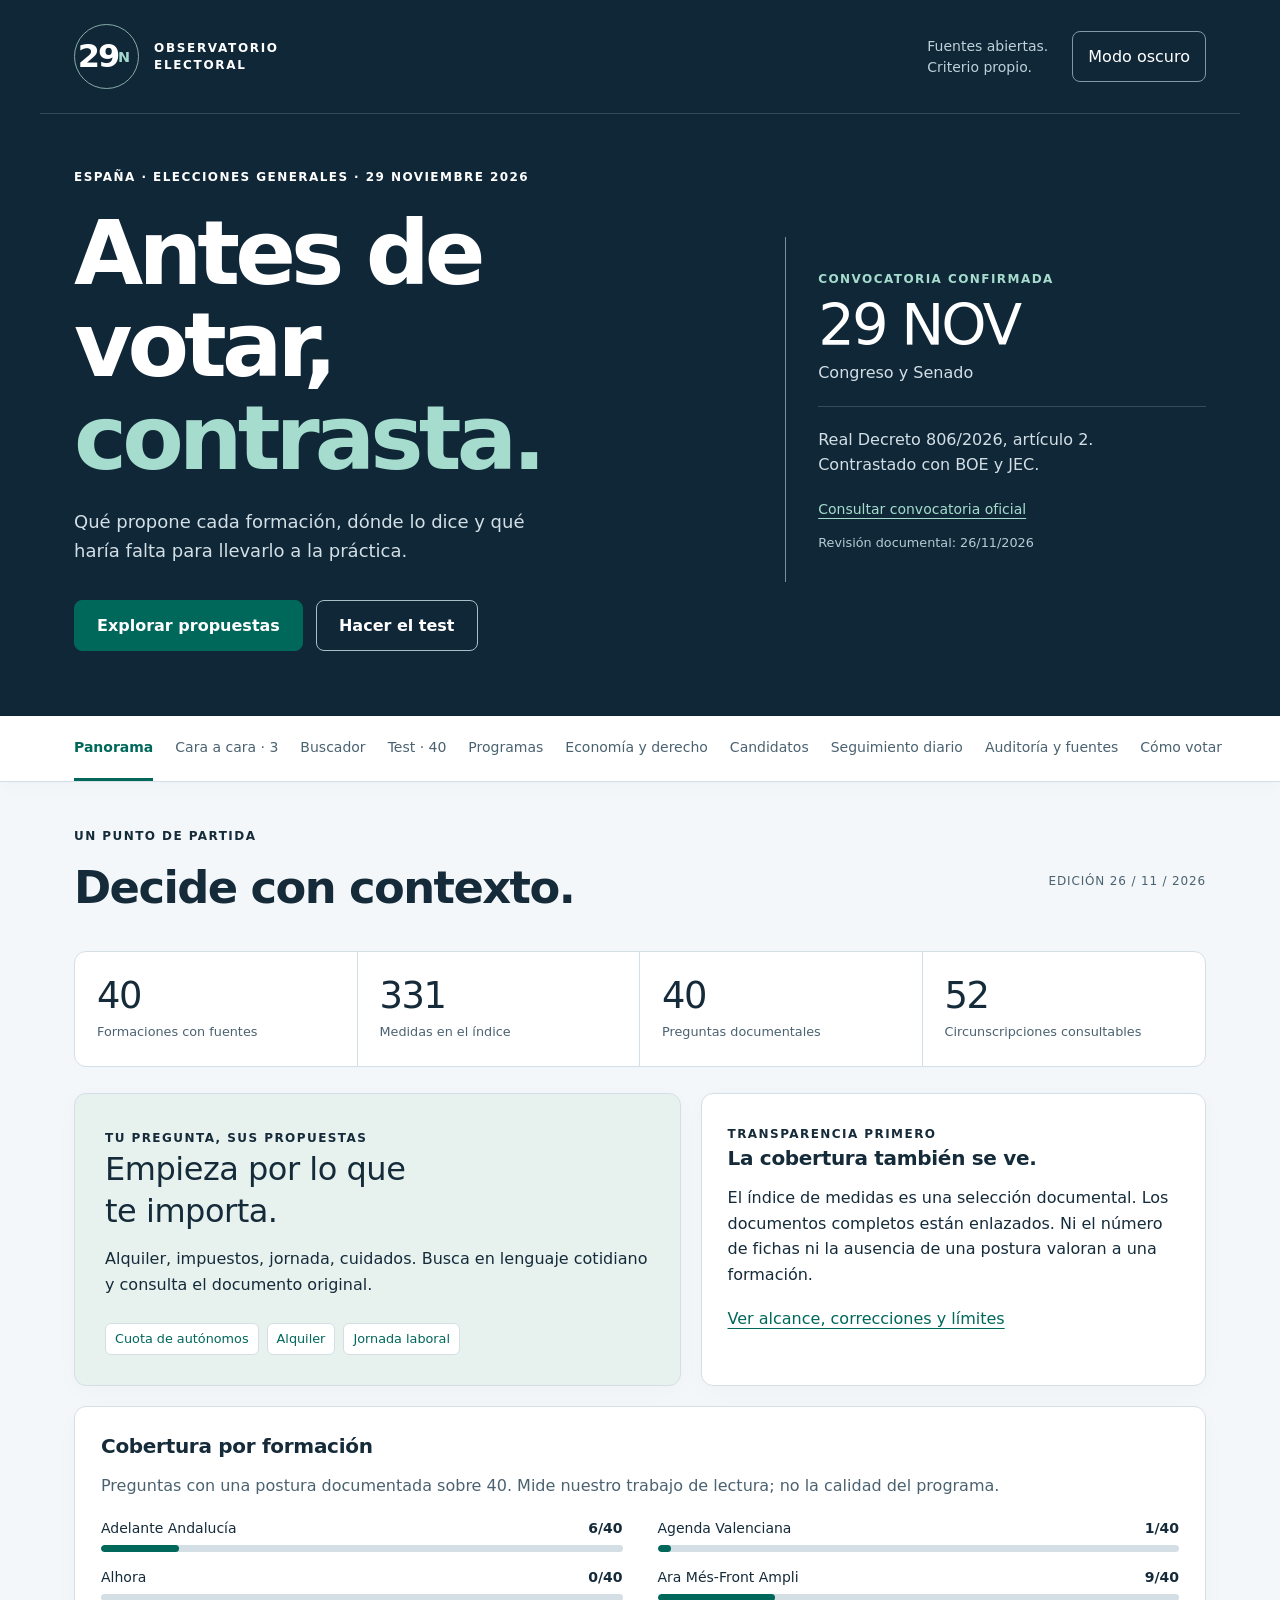
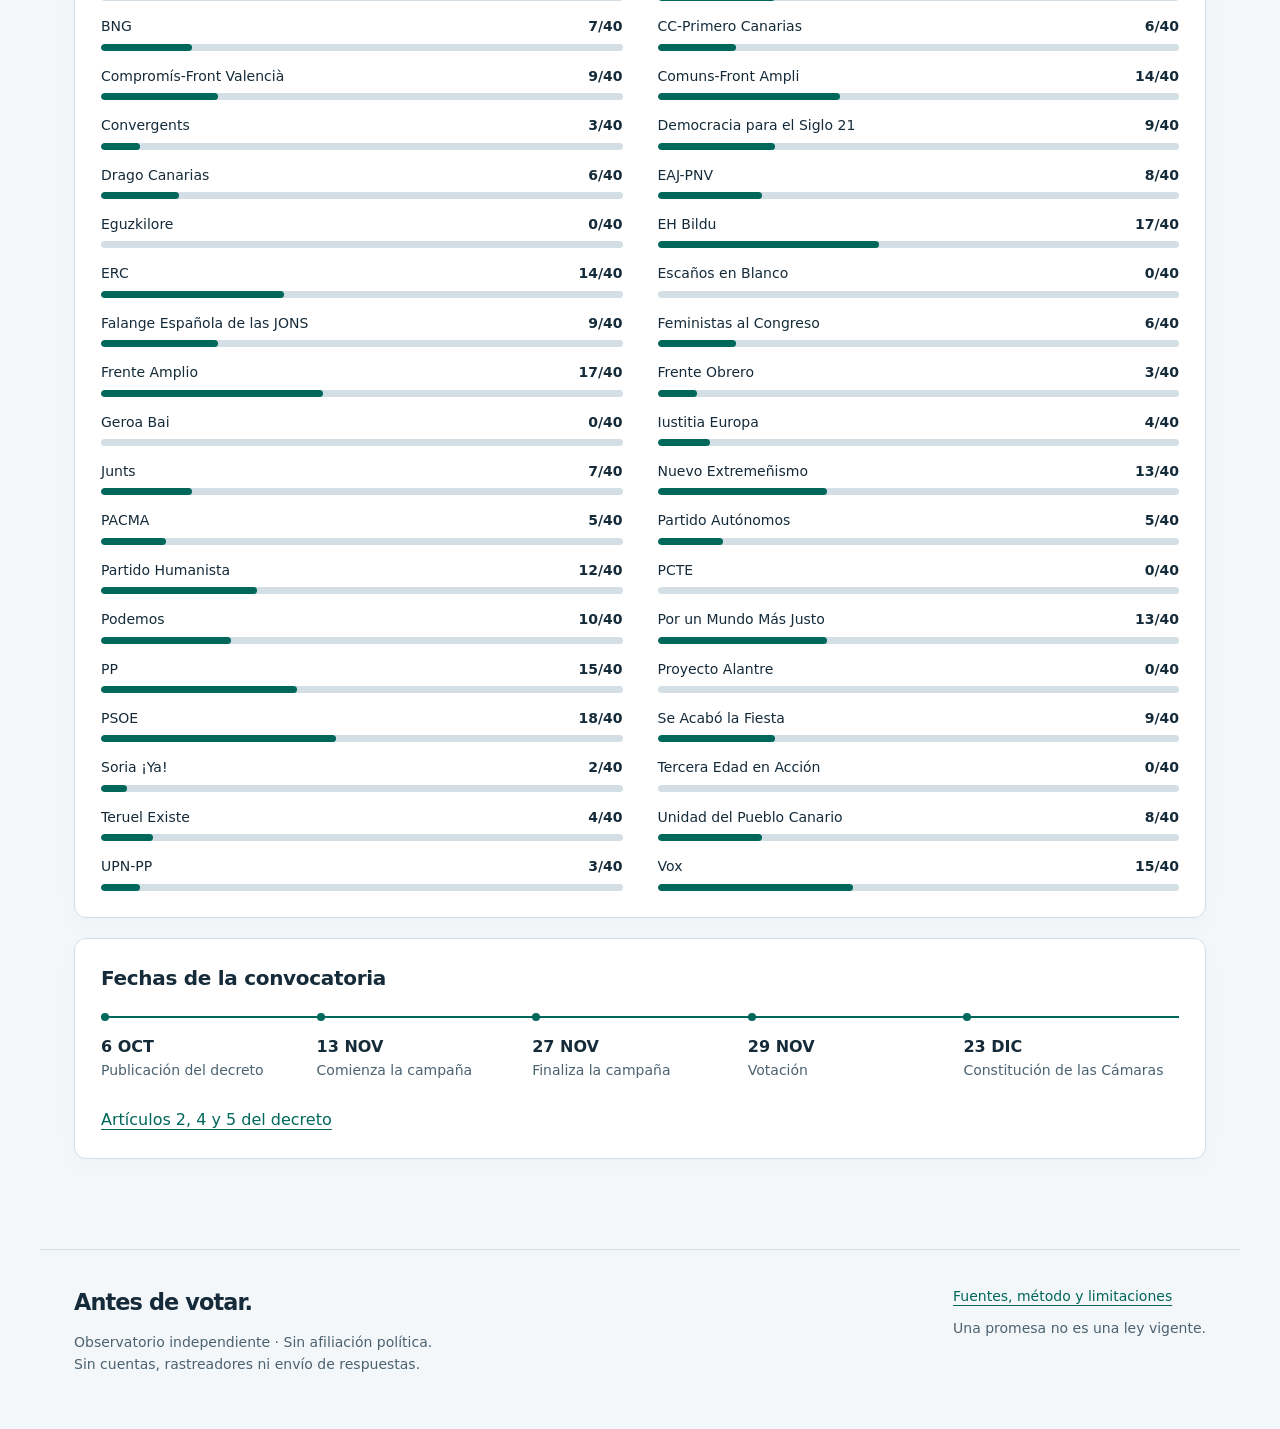
==== commit dbe62567: "Amplía observatorio: registro completo, 49 documentos, búsqueda por páginas y análisis de 40 temas" ====
--- a/elecciones-29n/index.html
+++ b/elecciones-29n/index.html
@@ -4,26 +4,26 @@
 <meta charset="utf-8"><meta name="viewport" content="width=device-width,initial-scale=1">
 <meta name="description" content="Observatorio independiente del 29N: propuestas con fuentes oficiales, comparación a tres, test documental de 40 preguntas y seguimiento de versiones.">
 <meta name="theme-color" content="#102738"><title>Antes de votar · Observatorio electoral 29N</title>
-<link rel="stylesheet" href="styles.css"><script src="app.js" defer></script>
+<link rel="stylesheet" href="styles.css?v=c9e31dde094a"><script src="app.js?v=d2c21db24f02" defer></script>
 </head>
 <body>
 <a class="skip" href="#main">Saltar al contenido</a>
 <header><div class="mast"><a class="brand" href="#inicio" aria-label="Observatorio, inicio"><span class="brandmark" aria-hidden="true">29<span>N</span></span><span>OBSERVATORIO<br>ELECTORAL</span></a><span class="mastnote">Fuentes abiertas.<br>Criterio propio.</span><button id="theme" aria-label="Cambiar tema de color">Modo oscuro</button></div>
-<div class="hero"><div><p class="eyebrow">ESPAÑA · ELECCIONES GENERALES · 29 NOVIEMBRE 2026</p><h1>Antes de votar,<br><em>contrasta.</em></h1><p class="intro">Qué propone cada formación, dónde lo dice y qué haría falta para llevarlo a la práctica.</p><a class="primary" href="#buscarideas">Explorar propuestas</a> <a class="secondary" href="#testideas">Hacer el test</a></div><aside class="election"><span class="eyebrow">CONVOCATORIA CONFIRMADA</span><strong>29 NOV</strong><p>Congreso y Senado</p><div class="rule"></div><p>Real Decreto 806/2026, artículo 2.<br>Contrastado con BOE y JEC.</p><a href="https://www.boe.es/eli/es/rd/2026/10/05/806">Consultar convocatoria oficial</a><small>Revisión documental: 25/11/2026</small></aside></div></header>
+<div class="hero"><div><p class="eyebrow">ESPAÑA · ELECCIONES GENERALES · 29 NOVIEMBRE 2026</p><h1>Antes de votar,<br><em>contrasta.</em></h1><p class="intro">Qué propone cada formación, dónde lo dice y qué haría falta para llevarlo a la práctica.</p><a class="primary" href="#buscarideas">Explorar propuestas</a> <a class="secondary" href="#testideas">Hacer el test</a></div><aside class="election"><span class="eyebrow">CONVOCATORIA CONFIRMADA</span><strong>29 NOV</strong><p>Congreso y Senado</p><div class="rule"></div><p>Real Decreto 806/2026, artículo 2.<br>Contrastado con BOE y JEC.</p><a href="https://www.boe.es/eli/es/rd/2026/10/05/806">Consultar convocatoria oficial</a><small>Revisión documental: 26/11/2026</small></aside></div></header>
 <nav aria-label="Secciones del observatorio"><div id="nav"><a href="#inicio">Panorama</a><a href="#comparar">Cara a cara · 3</a><a href="#buscarideas">Buscador</a><a href="#testideas">Test · 40</a><a href="#documentos">Programas</a><a href="#analisis">Economía y derecho</a><a href="#candidatos">Candidatos</a><a href="#noticias">Seguimiento diario</a><a href="#verificacion">Auditoría y fuentes</a><a href="#guiaoficial">Cómo votar</a></div></nav>
 <main id="main" tabindex="-1"><div id="loadStatus" role="status">Cargando el registro documental…</div>
-<section id="inicio" aria-labelledby="homeTitle"><div class="sectionhead"><div><p class="eyebrow">UN PUNTO DE PARTIDA</p><h2 id="homeTitle" tabindex="-1">Decide con contexto.</h2></div><span class="edition">EDICIÓN 25 / 11 / 2026</span></div><div class="metrics" id="metrics"></div>
+<section id="inicio" aria-labelledby="homeTitle"><div class="sectionhead"><div><p class="eyebrow">UN PUNTO DE PARTIDA</p><h2 id="homeTitle" tabindex="-1">Decide con contexto.</h2></div><span class="edition">EDICIÓN 26 / 11 / 2026</span></div><div class="metrics" id="metrics"></div>
 <div class="homegrid"><article class="feature"><span class="eyebrow">TU PREGUNTA, SUS PROPUESTAS</span><h3>Empieza por lo que<br>te importa.</h3><p>Alquiler, impuestos, jornada, cuidados. Busca en lenguaje cotidiano y consulta el documento original.</p><div class="chips"><a href="#buscarideas?q=menos%20cuota%20de%20aut%C3%B3nomos">Cuota de autónomos</a><a href="#buscarideas?q=alquiler">Alquiler</a><a href="#buscarideas?q=jornada">Jornada laboral</a></div></article><article><span class="eyebrow">TRANSPARENCIA PRIMERO</span><h3>La cobertura también se ve.</h3><p>El índice de medidas es una selección documental. Los documentos completos están enlazados. Ni el número de fichas ni la ausencia de una postura valoran a una formación.</p><a href="#verificacion">Ver alcance, correcciones y límites</a></article></div>
 <article><h3>Cobertura por formación</h3><p class="muted">Preguntas con una postura documentada sobre 40. Mide nuestro trabajo de lectura; no la calidad del programa.</p><div id="coverage" class="coverage"></div></article>
 <article><h3>Fechas de la convocatoria</h3><ol class="timeline"><li><b>6 OCT</b><span>Publicación del decreto</span></li><li><b>13 NOV</b><span>Comienza la campaña</span></li><li><b>27 NOV</b><span>Finaliza la campaña</span></li><li><b>29 NOV</b><span>Votación</span></li><li><b>23 DIC</b><span>Constitución de las Cámaras</span></li></ol><a href="https://www.boe.es/eli/es/rd/2026/10/05/806">Artículos 2, 4 y 5 del decreto</a></article></section>
 <section id="comparar" hidden><p class="eyebrow">MISMAS PREGUNTAS, FUENTES A LA VISTA</p><h2 tabindex="-1">Cara a cara, hasta tres.</h2><p>Compara posiciones y condiciones. Una ausencia de evidencia no equivale a una posición contraria.</p><div class="panel"><div class="selectors"><label>Formación A<select id="partyA"></select></label><label>Formación B<select id="partyB"></select></label><label>Formación C<select id="partyC"></select></label></div><label>Temática<select id="compareTopic"></select></label><label class="check"><input type="checkbox" id="onlyEvidence" checked>Mostrar solo preguntas con evidencia en alguna formación elegida</label><button id="swap">Intercambiar A y B</button></div><div id="compareResult"></div></section>
-<section id="buscarideas" hidden><p class="eyebrow">BUSCADOR DOCUMENTAL</p><h2 tabindex="-1">¿Qué te gustaría cambiar?</h2><p>Reconoce sinónimos, acentos y errores pequeños. Recupera propuestas del índice; no genera promesas ni responde fuera de sus fuentes.</p><form id="searchForm" class="panel"><label for="query">Escribe tu pregunta o idea</label><div class="searchbox"><input id="query" type="search" placeholder="Quiero pagar menos cuota de autónomos" maxlength="300"><button class="primary" type="submit">Buscar</button></div><div class="selectors"><label>Temática<select id="searchTopic"></select></label><label>Formación<select id="searchParty"></select></label></div></form><div id="searchNotice" role="status" aria-live="polite"></div><div id="searchResults" class="cards"></div></section>
+<section id="buscarideas" hidden><p class="eyebrow">BUSCADOR DOCUMENTAL</p><h2 tabindex="-1">¿Qué te gustaría cambiar?</h2><p>Reconoce sinónimos, acentos y errores pequeños. Recupera propuestas del índice; no genera promesas ni responde fuera de sus fuentes.</p><form id="searchForm" class="panel"><label for="query">Escribe tu pregunta o idea</label><div class="searchbox"><input id="query" type="search" placeholder="Quiero pagar menos cuota de autónomos" maxlength="300"><button class="primary" type="submit">Buscar</button></div><div class="selectors"><label>Temática<select id="searchTopic"></select></label><label>Formación<select id="searchParty"></select></label></div></form><div id="searchNotice" role="status" aria-live="polite"></div><div id="searchResults" class="cards"></div><hr><h3>Busca en los documentos completos</h3><label class="check"><input id="fullDocumentSearch" type="checkbox" checked>Buscar también términos por páginas de los documentos oficiales</label><p>Se descargan índices de palabras, sin frases ni secuencias del original. No se generan propuestas nuevas a partir de estas coincidencias.</p><div id="fullSearchResults" class="cards"></div></section>
 <section id="testideas" hidden><p class="eyebrow">40 PREGUNTAS · SIN REGISTRO · EN TU NAVEGADOR</p><h2 tabindex="-1">Tus ideas, frente a los documentos.</h2><p>Un ejercicio de comparación, no una recomendación de voto. Puedes saltar preguntas y revisar cada postura al terminar.</p><details class="panel"><summary>Cómo se calcula y qué significa</summary><p>A favor y en contra son posiciones direccionales. «Depende» y «Sin preferencia» se excluyen del cálculo. Solo cuentan las preguntas respondidas con evidencia comparable para esa formación: coincidencias ÷ preguntas comparables. Los silencios nunca suman ni restan.</p><p>Las coberturas desiguales impiden declarar un ganador global. El resultado muestra afinidad parcial y permite comparar dos o tres formaciones usando exactamente las mismas preguntas compartidas. No es un test psicométrico validado.</p><p>No se envían ni se guardan respuestas en un servidor. Exportar crea un archivo en tu dispositivo; recargar borra las respuestas.</p></details><div id="quiz" class="panel"></div><div id="quizResult"></div></section>
-<section id="documentos" hidden><p class="eyebrow">DOCUMENTOS PRIMARIOS</p><h2 tabindex="-1">Programas, sin intermediarios.</h2><p>Abre el documento completo de cada formación y las medidas incorporadas a este índice. Se distinguen PDF, programas web y presentaciones. Ningún documento de 2023 se presenta como programa de 2026.</p><label>Filtrar formación o documento<input id="docSearch" type="search" placeholder="Nombre de la formación"></label><div id="docResult" class="cards"></div></section>
+<section id="documentos" hidden><p class="eyebrow">DOCUMENTOS PRIMARIOS</p><h2 tabindex="-1">Programas, sin intermediarios.</h2><p>Abre el documento completo de cada formación y las medidas incorporadas a este índice. Se distinguen PDF, programas web y presentaciones. Ningún documento de 2023 se presenta como programa de 2026.</p><label>Filtrar formación o documento<input id="docSearch" type="search" placeholder="Nombre de la formación"></label><div id="docResult" class="cards"></div><hr><h3>Directorio de todas las denominaciones proclamadas</h3><p>La presencia en este directorio acredita que la candidatura fue proclamada; no acredita la publicación de un programa. Se distingue documento de campaña, publicación política general y resultado de búsqueda sin documento localizable. Las variantes territoriales conservan su nombre oficial.</p><div class="selectors"><label>Buscar denominación o territorio<input type="search" id="directorySearch"></label><label>Estado documental<select id="directoryStatus"></select></label></div><p id="directoryCount" role="status"></p><div id="directoryResult" class="cards"></div></section>
 <section id="analisis" hidden><p class="eyebrow">DEL COMPROMISO A SU APLICACIÓN</p><h2 tabindex="-1">Coste, competencias y leyes.</h2><p>Lectura editorial de mecanismos y requisitos. No es una estimación macroeconómica ni un dictamen de constitucionalidad.</p><label>Medida a analizar<select id="analysisMeasure"></select></label><div id="analysisResult"></div><article><h3>Calcula órdenes de magnitud</h3><p>Cálculos ilustrativos con tus propios supuestos. No son previsiones ni el coste neto de un programa.</p><div class="selectors"><label>PIB supuesto (millones de €)<input id="gdp" type="number" min="1" max="100000000" value="1600000"></label><label>Porcentaje del PIB<input id="gdpPct" type="number" min="0" max="100" step="0.1" value="1"></label></div><output id="gdpResult"></output><div class="selectors"><label>Beneficiarios supuestos<input id="beneficiaries" type="number" min="0" max="1000000000" value="1000000"></label><label>Prestación mensual (€)<input id="benefit" type="number" min="0" max="1000000" value="200"></label></div><output id="benefitResult"></output><p class="muted">Gasto bruto = personas × importe × 12. Faltan costes de gestión, fiscalidad, sustitución de ayudas y cambios de comportamiento. La inversión movilizada puede incluir préstamos y recursos privados; no equivale necesariamente a gasto presupuestario.</p></article></section>
-<section id="candidatos" hidden><p class="eyebrow">REGISTRO OFICIAL DEL CONGRESO</p><h2 tabindex="-1">Quién encabeza cada lista.</h2><p id="candidateIntro"></p><div class="panel selectors"><label>Circunscripción<select id="province"></select></label><label>Buscar nombre o formación<input id="candidateSearch" type="search" placeholder="Nombre, apellidos o siglas"></label></div><p id="candidateCount" role="status"></p><div id="candidateResult" class="cards"></div><button id="moreCandidates" hidden>Mostrar 60 más</button></section>
+<section id="candidatos" hidden><p class="eyebrow">CONGRESO · SENADO · SUPLENCIAS</p><h2 tabindex="-1">Quién se presenta y dónde.</h2><p id="candidateIntro"></p><div class="panel selectors"><label>Registro<select id="candidateMode"><option value="heads">Cabezas de lista al Congreso</option><option value="congress">Congreso: todas las personas</option><option value="senate">Senado: todas las personas</option><option value="all">Congreso y Senado</option></select></label><label>Provincia<select id="province"></select></label><label>Buscar nombre o formación<input id="candidateSearch" type="search" placeholder="Nombre, apellidos o siglas"></label></div><label class="check"><input id="includeSubstitutes" type="checkbox">Incluir suplentes (en el registro completo)</label><p id="candidateCount" role="status" aria-live="polite"></p><div id="candidateResult" class="cards"></div><button id="moreCandidates" hidden>Mostrar 60 más</button><hr><h3>Personas de referencia y trayectoria documentada</h3><p>Fichas de referencia con fuentes originales. La biografía se añade únicamente cuando está acreditada; el BOE por sí solo acredita la candidatura. No se identifica automáticamente al líder de una formación como candidato a la Presidencia.</p><label>Filtrar fichas<input id="profileSearch" type="search" placeholder="Nombre o formación"></label><p id="profileCount" role="status"></p><div id="profileResult" class="cards"></div></section>
 <section id="noticias" hidden><p class="eyebrow">SEGUIMIENTO DIARIO DE FUENTES</p><h2 tabindex="-1">Qué ha cambiado y cómo lo sabemos.</h2><p>Noticias emitidas por fuentes oficiales y registro de versiones. Un cambio de huella no demuestra un giro político. Solo se etiqueta como cambio programático confirmado cuando existen dos versiones con una comparación revisada.</p><div id="newsHealth" class="panel" role="status"></div><div class="panel selectors"><label>Formación<select id="newsParty"></select></label><label>Tipo<select id="newsType"><option value="">Todos</option><option value="official-news">Noticias de la fuente</option><option value="document-change">Versiones documentales</option><option value="verified-change">Cambios programáticos contrastados</option><option value="audit">Correcciones de esta web</option></select></label></div><div id="newsResult" class="cards"></div><details class="panel"><summary>Estado de cada fuente y automatización</summary><p>GitHub Actions ejecuta dos ventanas diarias y selecciona las 08:00 de Madrid. La ejecución puede retrasarse por disponibilidad de GitHub. Las respuestas bloqueadas, errores y últimas descargas correctas se publican individualmente; un fallo no se convierte en «sin cambios».</p><div id="sourceHealth"></div><a href="https://github.com/raarchilla-create/raarchilla-create.github.io/actions/workflows/electoral-monitor.yml">Consultar ejecuciones y registros</a></details></section>
-<section id="verificacion" hidden><p class="eyebrow">RENDICIÓN DE CUENTAS</p><h2 tabindex="-1">La auditoría también es pública.</h2><div id="auditResult"></div><article><h3>Método y neutralidad</h3><ul><li>Fuentes primarias por encima de recopilaciones. Las webs de los partidos acreditan lo que anuncian, no que sus diagnósticos sean ciertos.</li><li>Orden alfabético, misma ficha y mismo cálculo para todas las formaciones. Sin colores partidistas, publicidad ni perfiles de usuarios.</li><li>Cada medida indica documento, localizador, consulta y dirección codificada editorialmente. Solo se puntúa una vez cada pregunta.</li><li>Las propuestas con condiciones distintas conservan sus matices. No se inventan posiciones por afinidad ideológica.</li><li>El registro de cabezas de lista cubre las 52 circunscripciones. El índice programático es parcial: no representa todas las candidaturas ni todas las medidas existentes.</li><li>La comprobación automática de enlaces no sustituye una revisión de contenido ni certifica la autenticidad de un cambio político.</li></ul></article><article><h3>Fuentes electorales y jurídicas</h3><div id="officialSources"></div></article><article><h3>Reproducibilidad</h3><p>Datos, código, pruebas y automatización están en el mismo repositorio. Puedes descargar el catálogo y revisar la codificación de cada pregunta.</p><p><a href="data/catalogue.json" download>Catálogo y posiciones (JSON)</a> · <a href="data/candidates.json" download>Cabezas de lista (JSON)</a> · <a href="data/audit.json" download>Auditoría (JSON)</a> · <a href="https://github.com/raarchilla-create/raarchilla-create.github.io/tree/main/elecciones-29n">Código y pruebas</a> · <a href="data/legacy-audit.json">Inventario de afirmaciones retiradas</a></p></article></section>
+<section id="verificacion" hidden><p class="eyebrow">RENDICIÓN DE CUENTAS</p><h2 tabindex="-1">La auditoría también es pública.</h2><div id="auditResult"></div><article><h3>Método y neutralidad</h3><ul><li>Fuentes primarias por encima de recopilaciones. Las webs de los partidos acreditan lo que anuncian, no que sus diagnósticos sean ciertos.</li><li>Orden alfabético, misma ficha y mismo cálculo para todas las formaciones. Sin colores partidistas, publicidad ni perfiles de usuarios.</li><li>Cada medida indica documento, localizador, consulta y dirección codificada editorialmente. Solo se puntúa una vez cada pregunta.</li><li>Las propuestas con condiciones distintas conservan sus matices. No se inventan posiciones por afinidad ideológica.</li><li>El registro de cabezas de lista cubre las 52 circunscripciones. El índice programático es parcial: no representa todas las candidaturas ni todas las medidas existentes.</li><li>La comprobación automática de enlaces no sustituye una revisión de contenido ni certifica la autenticidad de un cambio político.</li></ul></article><article><h3>Fuentes electorales y jurídicas</h3><div id="officialSources"></div></article><article><h3>Reproducibilidad</h3><p>Datos, código, pruebas y automatización están en el mismo repositorio. Puedes descargar el catálogo y revisar la codificación de cada pregunta.</p><p><a href="data/catalogue.json" download>Catálogo y posiciones (JSON)</a> · <a href="data/candidates.json" download>Cabezas de lista (JSON)</a> · <a href="data/candidacies.json">Registro completo y archivos por provincia</a> · <a href="data/analysis.json">Análisis y fuentes normativas</a> · <a href="data/programme-directory.json">Directorio documental</a> · <a href="data/audit.json" download>Auditoría (JSON)</a> · <a href="https://github.com/raarchilla-create/raarchilla-create.github.io/tree/main/elecciones-29n">Código y pruebas</a> · <a href="data/legacy-audit.json">Inventario de afirmaciones retiradas</a></p></article></section>
 <section id="guiaoficial" hidden><p class="eyebrow">INFORMACIÓN DE SERVICIO</p><h2 tabindex="-1">Cómo votar y cómo se elige el Gobierno.</h2><div class="cards"><article><h3>Congreso y Senado</h3><p>En el Congreso se vota una lista por circunscripción. En el Senado se marcan personas, dentro del máximo aplicable a cada circunscripción. Consulta las instrucciones oficiales para evitar un voto nulo.</p><a href="https://29neleccionesgenerales.es/">Portal electoral de Interior</a></article><article><h3>Plazos y documentación</h3><p>Las ampliaciones de plazos pueden modificar el calendario inicial. Para voto por correo, CERA, accesibilidad o mesa electoral, utiliza la información vigente de Interior y la JEC.</p><a href="https://infoelectoral.interior.gob.es/">Información electoral oficial</a></article></div><article><h3>Simulador de investidura</h3><p>350 diputados. Primera votación: mayoría absoluta de 176. Segunda, 48 horas después: más votos a favor que en contra. Son cifras hipotéticas, no encuestas.</p><div class="selectors"><label>Votos a favor<input id="yes" type="number" min="0" max="350" value="0"></label><label>Votos en contra<input id="no" type="number" min="0" max="350" value="0"></label></div><output id="majority" aria-live="polite"></output><a href="https://www.boe.es/buscar/act.php?id=BOE-A-1978-31229#a99">Constitución, artículo 99</a></article></section>
 <noscript><article>Este observatorio utiliza JavaScript para sus comparaciones. Puedes consultar directamente la <a href="https://www.boe.es/eli/es/rd/2026/10/05/806">convocatoria</a>, las <a href="https://www.boe.es/diario_boe/txt.php?id=BOE-A-2026-23103">candidaturas</a> y el <a href="data/catalogue.json">catálogo documental</a>.</article></noscript>
 </main><footer><div><b>Antes de votar.</b><p>Observatorio independiente · Sin afiliación política.<br>Sin cuentas, rastreadores ni envío de respuestas.</p></div><div><a href="#verificacion">Fuentes, método y limitaciones</a><p>Una promesa no es una ley vigente.</p></div></footer>
--- a/elecciones-29n/styles.css
+++ b/elecciones-29n/styles.css
@@ -2,3 +2,5 @@
 .sr-only{position:absolute;width:1px;height:1px;padding:0;margin:-1px;overflow:hidden;clip:rect(0,0,0,0);white-space:nowrap;border:0}
 
 .measuremeta,article small{overflow-wrap:anywhere}
+
+.intentmatch{border-left:3px solid var(--accent);padding:10px 14px;background:var(--tint);font-weight:650}.topicresults{padding:16px 0}.topicresults p{margin:7px 0}hr{border:0;border-top:1px solid var(--line);margin:40px 0}select{max-width:100%}#directoryResult h3{overflow-wrap:anywhere}#candidateResult h3{overflow-wrap:anywhere}
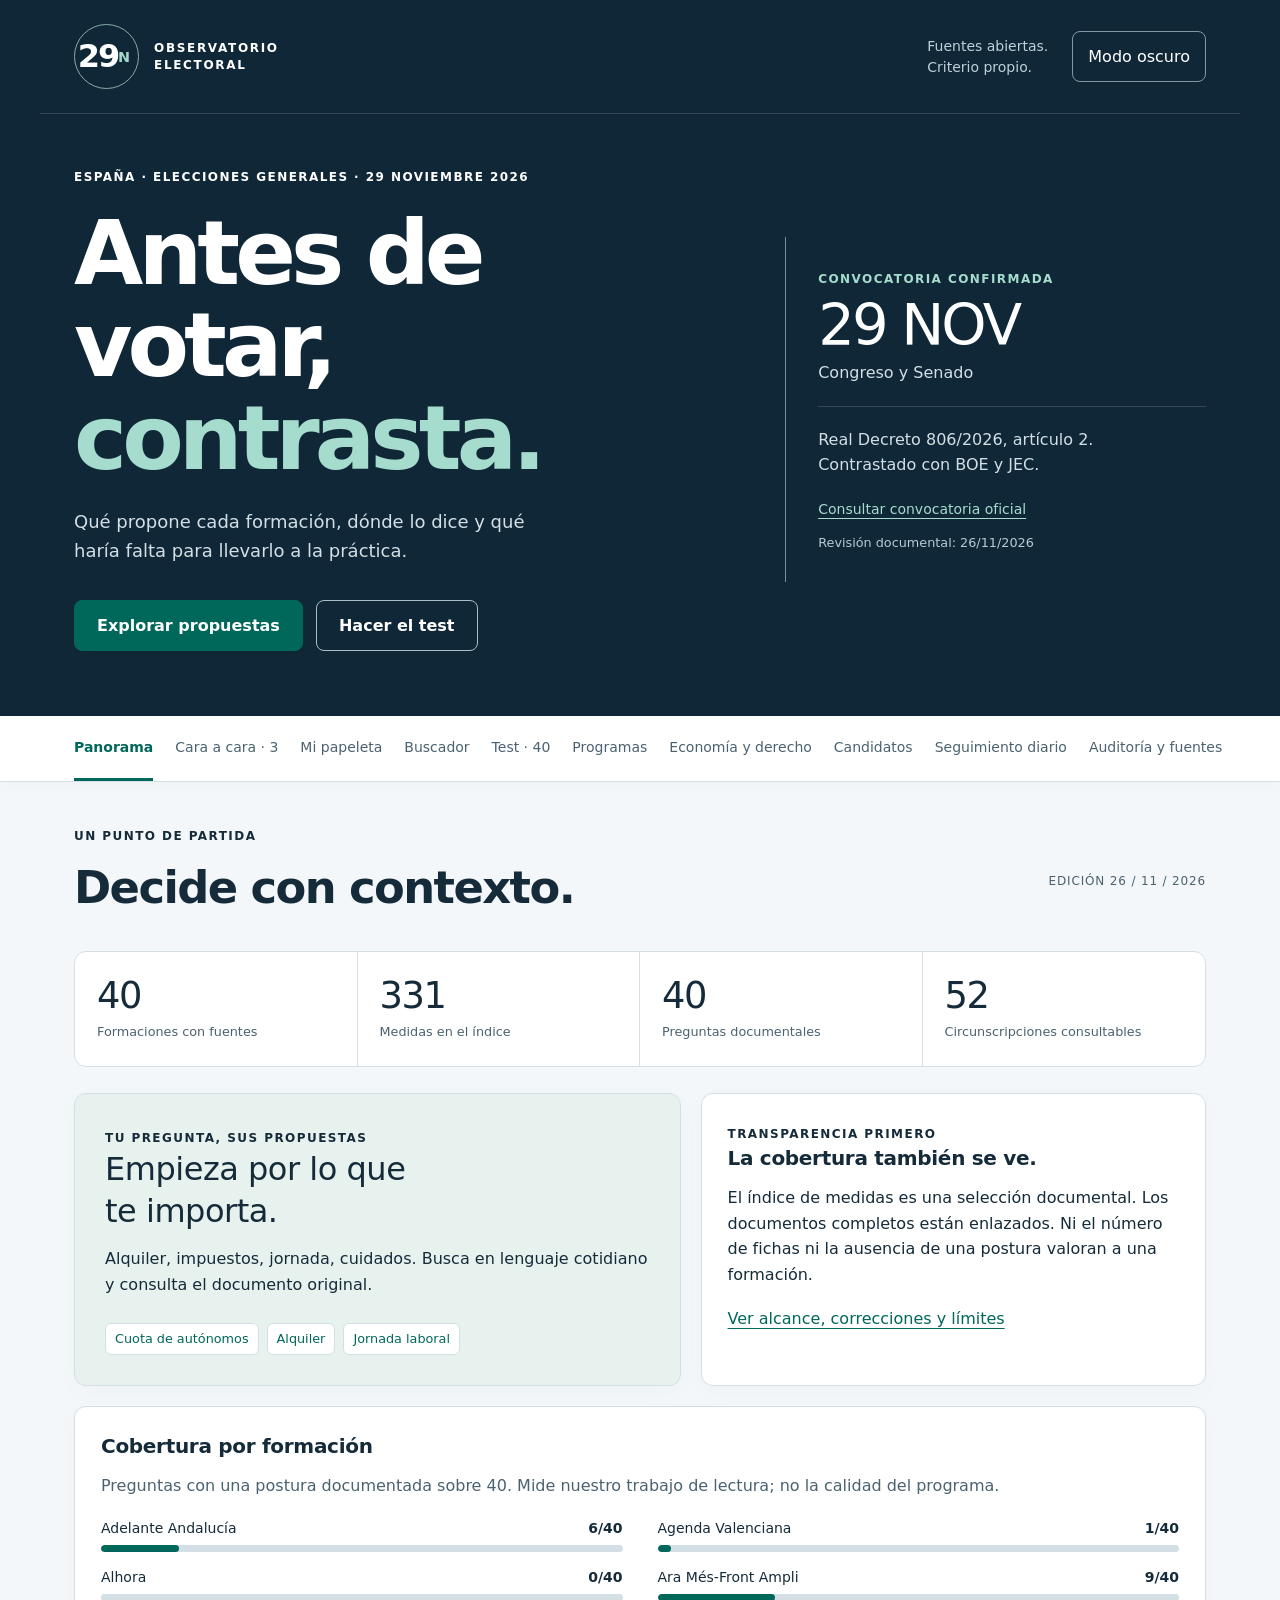
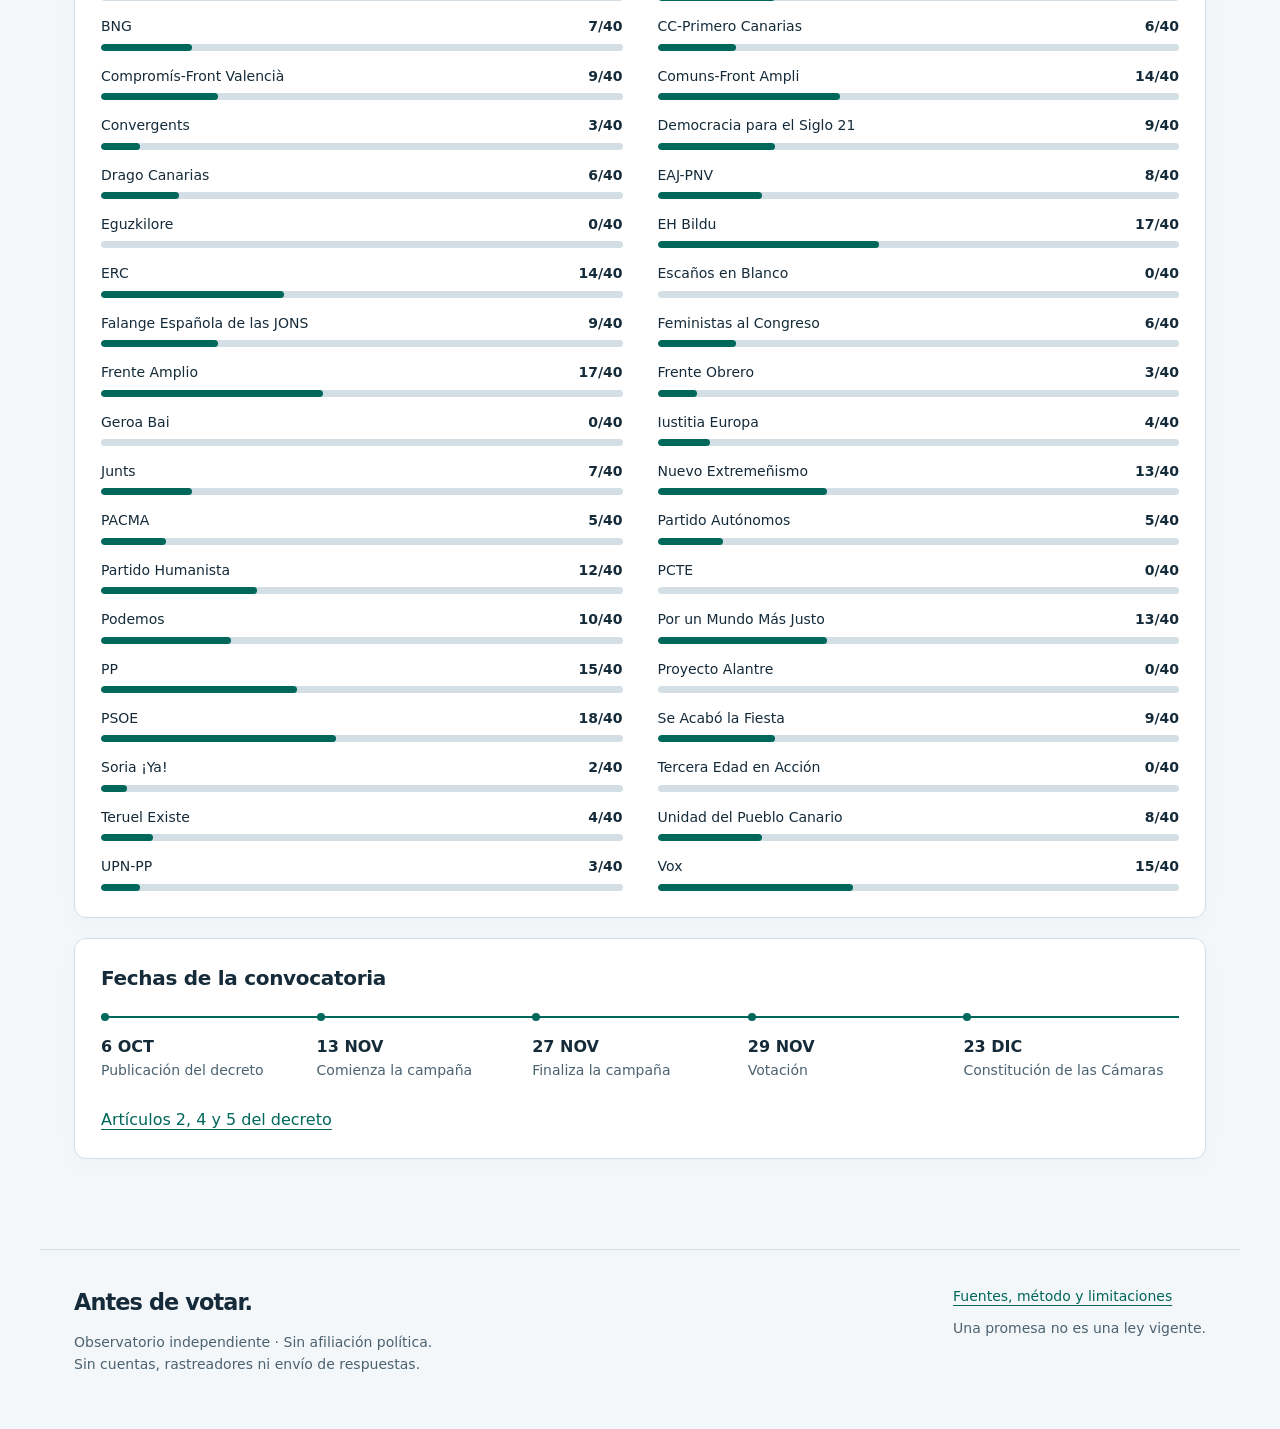
==== commit 717b8379: "Añade Mi papeleta por provincia, test ciego y cronología contrastada" ====
--- a/elecciones-29n/index.html
+++ b/elecciones-29n/index.html
@@ -4,25 +4,26 @@
 <meta charset="utf-8"><meta name="viewport" content="width=device-width,initial-scale=1">
 <meta name="description" content="Observatorio independiente del 29N: propuestas con fuentes oficiales, comparación a tres, test documental de 40 preguntas y seguimiento de versiones.">
 <meta name="theme-color" content="#102738"><title>Antes de votar · Observatorio electoral 29N</title>
-<link rel="stylesheet" href="styles.css?v=c9e31dde094a"><script src="app.js?v=d2c21db24f02" defer></script>
+<link rel="stylesheet" href="styles.css?v=24c4edc27134"><script src="app.js?v=dbf4415c4800" defer></script>
 </head>
 <body>
 <a class="skip" href="#main">Saltar al contenido</a>
 <header><div class="mast"><a class="brand" href="#inicio" aria-label="Observatorio, inicio"><span class="brandmark" aria-hidden="true">29<span>N</span></span><span>OBSERVATORIO<br>ELECTORAL</span></a><span class="mastnote">Fuentes abiertas.<br>Criterio propio.</span><button id="theme" aria-label="Cambiar tema de color">Modo oscuro</button></div>
 <div class="hero"><div><p class="eyebrow">ESPAÑA · ELECCIONES GENERALES · 29 NOVIEMBRE 2026</p><h1>Antes de votar,<br><em>contrasta.</em></h1><p class="intro">Qué propone cada formación, dónde lo dice y qué haría falta para llevarlo a la práctica.</p><a class="primary" href="#buscarideas">Explorar propuestas</a> <a class="secondary" href="#testideas">Hacer el test</a></div><aside class="election"><span class="eyebrow">CONVOCATORIA CONFIRMADA</span><strong>29 NOV</strong><p>Congreso y Senado</p><div class="rule"></div><p>Real Decreto 806/2026, artículo 2.<br>Contrastado con BOE y JEC.</p><a href="https://www.boe.es/eli/es/rd/2026/10/05/806">Consultar convocatoria oficial</a><small>Revisión documental: 26/11/2026</small></aside></div></header>
-<nav aria-label="Secciones del observatorio"><div id="nav"><a href="#inicio">Panorama</a><a href="#comparar">Cara a cara · 3</a><a href="#buscarideas">Buscador</a><a href="#testideas">Test · 40</a><a href="#documentos">Programas</a><a href="#analisis">Economía y derecho</a><a href="#candidatos">Candidatos</a><a href="#noticias">Seguimiento diario</a><a href="#verificacion">Auditoría y fuentes</a><a href="#guiaoficial">Cómo votar</a></div></nav>
+<nav aria-label="Secciones del observatorio"><div id="nav"><a href="#inicio">Panorama</a><a href="#comparar">Cara a cara · 3</a><a href="#mipapeleta">Mi papeleta</a><a href="#buscarideas">Buscador</a><a href="#testideas">Test · 40</a><a href="#documentos">Programas</a><a href="#analisis">Economía y derecho</a><a href="#candidatos">Candidatos</a><a href="#noticias">Seguimiento diario</a><a href="#verificacion">Auditoría y fuentes</a><a href="#guiaoficial">Cómo votar</a></div></nav>
 <main id="main" tabindex="-1"><div id="loadStatus" role="status">Cargando el registro documental…</div>
 <section id="inicio" aria-labelledby="homeTitle"><div class="sectionhead"><div><p class="eyebrow">UN PUNTO DE PARTIDA</p><h2 id="homeTitle" tabindex="-1">Decide con contexto.</h2></div><span class="edition">EDICIÓN 26 / 11 / 2026</span></div><div class="metrics" id="metrics"></div>
 <div class="homegrid"><article class="feature"><span class="eyebrow">TU PREGUNTA, SUS PROPUESTAS</span><h3>Empieza por lo que<br>te importa.</h3><p>Alquiler, impuestos, jornada, cuidados. Busca en lenguaje cotidiano y consulta el documento original.</p><div class="chips"><a href="#buscarideas?q=menos%20cuota%20de%20aut%C3%B3nomos">Cuota de autónomos</a><a href="#buscarideas?q=alquiler">Alquiler</a><a href="#buscarideas?q=jornada">Jornada laboral</a></div></article><article><span class="eyebrow">TRANSPARENCIA PRIMERO</span><h3>La cobertura también se ve.</h3><p>El índice de medidas es una selección documental. Los documentos completos están enlazados. Ni el número de fichas ni la ausencia de una postura valoran a una formación.</p><a href="#verificacion">Ver alcance, correcciones y límites</a></article></div>
 <article><h3>Cobertura por formación</h3><p class="muted">Preguntas con una postura documentada sobre 40. Mide nuestro trabajo de lectura; no la calidad del programa.</p><div id="coverage" class="coverage"></div></article>
 <article><h3>Fechas de la convocatoria</h3><ol class="timeline"><li><b>6 OCT</b><span>Publicación del decreto</span></li><li><b>13 NOV</b><span>Comienza la campaña</span></li><li><b>27 NOV</b><span>Finaliza la campaña</span></li><li><b>29 NOV</b><span>Votación</span></li><li><b>23 DIC</b><span>Constitución de las Cámaras</span></li></ol><a href="https://www.boe.es/eli/es/rd/2026/10/05/806">Artículos 2, 4 y 5 del decreto</a></article></section>
-<section id="comparar" hidden><p class="eyebrow">MISMAS PREGUNTAS, FUENTES A LA VISTA</p><h2 tabindex="-1">Cara a cara, hasta tres.</h2><p>Compara posiciones y condiciones. Una ausencia de evidencia no equivale a una posición contraria.</p><div class="panel"><div class="selectors"><label>Formación A<select id="partyA"></select></label><label>Formación B<select id="partyB"></select></label><label>Formación C<select id="partyC"></select></label></div><label>Temática<select id="compareTopic"></select></label><label class="check"><input type="checkbox" id="onlyEvidence" checked>Mostrar solo preguntas con evidencia en alguna formación elegida</label><button id="swap">Intercambiar A y B</button></div><div id="compareResult"></div></section>
+<section id="mipapeleta" hidden aria-labelledby="ballotTitle"><p class="eyebrow">TU CIRCUNSCRIPCIÓN · CONGRESO</p><h2 id="ballotTitle" tabindex="-1">Mi papeleta.</h2><p>Elige una provincia para limitar el comparador y los resultados del test a sus listas proclamadas al Congreso. El registro del Senado sigue disponible en Candidatos.</p><div class="panel"><label>Provincia de mi papeleta<select id="ballotProvince"></select></label><p id="ballotStatus" role="status" aria-live="polite"></p><p class="notice">Las referencias de ámbito común no sustituyen los compromisos territoriales. Una lista sin programa vinculado no recibe posiciones de sus socios ni desaparece del registro.</p><p id="ballotBlindNotice" hidden>Las identidades están ocultas mientras continúas el test ciego. Se revelarán al terminar.</p><details id="ballotDetails"><summary>Consultar las listas y sus referencias documentales</summary><ul id="ballotLists" class="ballotlists"></ul></details><div class="chips"><a class="scopeaction" href="#comparar">Comparar mis listas</a><a class="scopeaction" href="#testideas">Ir al test</a></div></div></section>
+<section id="comparar" hidden><p class="eyebrow">MISMAS PREGUNTAS, FUENTES A LA VISTA</p><h2 tabindex="-1">Cara a cara, hasta tres.</h2><p id="compareScope" class="scopenote"></p><p>Compara posiciones y condiciones. Una ausencia de evidencia no equivale a una posición contraria.</p><div class="panel"><div class="selectors"><label>Formación A<select id="partyA"></select></label><label>Formación B<select id="partyB"></select></label><label>Formación C<select id="partyC"></select></label></div><label>Temática<select id="compareTopic"></select></label><label class="check"><input type="checkbox" id="onlyEvidence" checked>Mostrar solo preguntas con evidencia en alguna formación elegida</label><button id="swap">Intercambiar A y B</button></div><div id="compareResult"></div></section>
 <section id="buscarideas" hidden><p class="eyebrow">BUSCADOR DOCUMENTAL</p><h2 tabindex="-1">¿Qué te gustaría cambiar?</h2><p>Reconoce sinónimos, acentos y errores pequeños. Recupera propuestas del índice; no genera promesas ni responde fuera de sus fuentes.</p><form id="searchForm" class="panel"><label for="query">Escribe tu pregunta o idea</label><div class="searchbox"><input id="query" type="search" placeholder="Quiero pagar menos cuota de autónomos" maxlength="300"><button class="primary" type="submit">Buscar</button></div><div class="selectors"><label>Temática<select id="searchTopic"></select></label><label>Formación<select id="searchParty"></select></label></div></form><div id="searchNotice" role="status" aria-live="polite"></div><div id="searchResults" class="cards"></div><hr><h3>Busca en los documentos completos</h3><label class="check"><input id="fullDocumentSearch" type="checkbox" checked>Buscar también términos por páginas de los documentos oficiales</label><p>Se descargan índices de palabras, sin frases ni secuencias del original. No se generan propuestas nuevas a partir de estas coincidencias.</p><div id="fullSearchResults" class="cards"></div></section>
-<section id="testideas" hidden><p class="eyebrow">40 PREGUNTAS · SIN REGISTRO · EN TU NAVEGADOR</p><h2 tabindex="-1">Tus ideas, frente a los documentos.</h2><p>Un ejercicio de comparación, no una recomendación de voto. Puedes saltar preguntas y revisar cada postura al terminar.</p><details class="panel"><summary>Cómo se calcula y qué significa</summary><p>A favor y en contra son posiciones direccionales. «Depende» y «Sin preferencia» se excluyen del cálculo. Solo cuentan las preguntas respondidas con evidencia comparable para esa formación: coincidencias ÷ preguntas comparables. Los silencios nunca suman ni restan.</p><p>Las coberturas desiguales impiden declarar un ganador global. El resultado muestra afinidad parcial y permite comparar dos o tres formaciones usando exactamente las mismas preguntas compartidas. No es un test psicométrico validado.</p><p>No se envían ni se guardan respuestas en un servidor. Exportar crea un archivo en tu dispositivo; recargar borra las respuestas.</p></details><div id="quiz" class="panel"></div><div id="quizResult"></div></section>
+<section id="testideas" hidden><p class="eyebrow">40 PREGUNTAS · SIN REGISTRO · EN TU NAVEGADOR</p><h2 tabindex="-1">Tus ideas, frente a los documentos.</h2><p id="quizScope" class="scopenote"></p><div class="panel quizsettings"><label class="check"><input type="checkbox" id="blindTest" checked>Modo ciego: ocultar formaciones y fuentes durante las preguntas</label><p id="testModeStatus" role="status" aria-live="polite"></p><p class="measuremeta">El modo cambia lo que ves, no el cálculo. Si consultas posiciones y después vuelves a ocultarlas, el resultado indicará que pudiste verlas. Puedes navegar por otras secciones; consultar propuestas también deja esa advertencia.</p></div><p>Un ejercicio de comparación, no una recomendación de voto. Puedes saltar preguntas y revisar cada postura al terminar.</p><details class="panel"><summary>Cómo se calcula y qué significa</summary><p>A favor y en contra son posiciones direccionales. «Depende» y «Sin preferencia» se excluyen del cálculo. Solo cuentan las preguntas respondidas con evidencia comparable para esa formación: coincidencias ÷ preguntas comparables. Los silencios nunca suman ni restan.</p><p>Las coberturas desiguales impiden declarar un ganador global. El resultado muestra afinidad parcial y permite comparar dos o tres formaciones usando exactamente las mismas preguntas compartidas. No es un test psicométrico validado.</p><p>No se envían ni se guardan respuestas en un servidor. Exportar crea un archivo en tu dispositivo; recargar borra las respuestas.</p></details><div id="quiz" class="panel"></div><div id="quizResult"></div></section>
 <section id="documentos" hidden><p class="eyebrow">DOCUMENTOS PRIMARIOS</p><h2 tabindex="-1">Programas, sin intermediarios.</h2><p>Abre el documento completo de cada formación y las medidas incorporadas a este índice. Se distinguen PDF, programas web y presentaciones. Ningún documento de 2023 se presenta como programa de 2026.</p><label>Filtrar formación o documento<input id="docSearch" type="search" placeholder="Nombre de la formación"></label><div id="docResult" class="cards"></div><hr><h3>Directorio de todas las denominaciones proclamadas</h3><p>La presencia en este directorio acredita que la candidatura fue proclamada; no acredita la publicación de un programa. Se distingue documento de campaña, publicación política general y resultado de búsqueda sin documento localizable. Las variantes territoriales conservan su nombre oficial.</p><div class="selectors"><label>Buscar denominación o territorio<input type="search" id="directorySearch"></label><label>Estado documental<select id="directoryStatus"></select></label></div><p id="directoryCount" role="status"></p><div id="directoryResult" class="cards"></div></section>
 <section id="analisis" hidden><p class="eyebrow">DEL COMPROMISO A SU APLICACIÓN</p><h2 tabindex="-1">Coste, competencias y leyes.</h2><p>Lectura editorial de mecanismos y requisitos. No es una estimación macroeconómica ni un dictamen de constitucionalidad.</p><label>Medida a analizar<select id="analysisMeasure"></select></label><div id="analysisResult"></div><article><h3>Calcula órdenes de magnitud</h3><p>Cálculos ilustrativos con tus propios supuestos. No son previsiones ni el coste neto de un programa.</p><div class="selectors"><label>PIB supuesto (millones de €)<input id="gdp" type="number" min="1" max="100000000" value="1600000"></label><label>Porcentaje del PIB<input id="gdpPct" type="number" min="0" max="100" step="0.1" value="1"></label></div><output id="gdpResult"></output><div class="selectors"><label>Beneficiarios supuestos<input id="beneficiaries" type="number" min="0" max="1000000000" value="1000000"></label><label>Prestación mensual (€)<input id="benefit" type="number" min="0" max="1000000" value="200"></label></div><output id="benefitResult"></output><p class="muted">Gasto bruto = personas × importe × 12. Faltan costes de gestión, fiscalidad, sustitución de ayudas y cambios de comportamiento. La inversión movilizada puede incluir préstamos y recursos privados; no equivale necesariamente a gasto presupuestario.</p></article></section>
 <section id="candidatos" hidden><p class="eyebrow">CONGRESO · SENADO · SUPLENCIAS</p><h2 tabindex="-1">Quién se presenta y dónde.</h2><p id="candidateIntro"></p><div class="panel selectors"><label>Registro<select id="candidateMode"><option value="heads">Cabezas de lista al Congreso</option><option value="congress">Congreso: todas las personas</option><option value="senate">Senado: todas las personas</option><option value="all">Congreso y Senado</option></select></label><label>Provincia<select id="province"></select></label><label>Buscar nombre o formación<input id="candidateSearch" type="search" placeholder="Nombre, apellidos o siglas"></label></div><label class="check"><input id="includeSubstitutes" type="checkbox">Incluir suplentes (en el registro completo)</label><p id="candidateCount" role="status" aria-live="polite"></p><div id="candidateResult" class="cards"></div><button id="moreCandidates" hidden>Mostrar 60 más</button><hr><h3>Personas de referencia y trayectoria documentada</h3><p>Fichas de referencia con fuentes originales. La biografía se añade únicamente cuando está acreditada; el BOE por sí solo acredita la candidatura. No se identifica automáticamente al líder de una formación como candidato a la Presidencia.</p><label>Filtrar fichas<input id="profileSearch" type="search" placeholder="Nombre o formación"></label><p id="profileCount" role="status"></p><div id="profileResult" class="cards"></div></section>
-<section id="noticias" hidden><p class="eyebrow">SEGUIMIENTO DIARIO DE FUENTES</p><h2 tabindex="-1">Qué ha cambiado y cómo lo sabemos.</h2><p>Noticias emitidas por fuentes oficiales y registro de versiones. Un cambio de huella no demuestra un giro político. Solo se etiqueta como cambio programático confirmado cuando existen dos versiones con una comparación revisada.</p><div id="newsHealth" class="panel" role="status"></div><div class="panel selectors"><label>Formación<select id="newsParty"></select></label><label>Tipo<select id="newsType"><option value="">Todos</option><option value="official-news">Noticias de la fuente</option><option value="document-change">Versiones documentales</option><option value="verified-change">Cambios programáticos contrastados</option><option value="audit">Correcciones de esta web</option></select></label></div><div id="newsResult" class="cards"></div><details class="panel"><summary>Estado de cada fuente y automatización</summary><p>GitHub Actions ejecuta dos ventanas diarias y selecciona las 08:00 de Madrid. La ejecución puede retrasarse por disponibilidad de GitHub. Las respuestas bloqueadas, errores y últimas descargas correctas se publican individualmente; un fallo no se convierte en «sin cambios».</p><div id="sourceHealth"></div><a href="https://github.com/raarchilla-create/raarchilla-create.github.io/actions/workflows/electoral-monitor.yml">Consultar ejecuciones y registros</a></details></section>
+<section id="noticias" hidden><p class="eyebrow">SEGUIMIENTO DIARIO DE FUENTES</p><h2 tabindex="-1">Qué ha cambiado y cómo lo sabemos.</h2><p>Noticias emitidas por fuentes oficiales y registro de versiones. Un cambio de huella no demuestra un giro político. Solo se etiqueta como cambio programático confirmado cuando existen dos versiones con una comparación revisada.</p><div id="newsHealth" class="panel" role="status"></div><div class="panel selectors"><label>Formación<select id="newsParty"></select></label><label>Tipo<select id="newsType"><option value="">Todos</option><option value="official-news">Noticias de la fuente</option><option value="document-change">Versiones documentales</option><option value="verified-change">Cambios programáticos contrastados</option><option value="audit">Correcciones de esta web</option></select></label></div><div class="panel selectors"><label>Vista<select id="newsView"><option value="timeline">Cronología visual</option><option value="cards">Tarjetas</option></select></label><label>Desde<input id="newsFrom" type="date"></label><label>Hasta<input id="newsUntil" type="date"></label></div><p id="newsSummary" role="status" aria-live="polite"></p><div id="newsResult"></div><details class="panel"><summary>Estado de cada fuente y automatización</summary><p>GitHub Actions ejecuta dos ventanas diarias y selecciona las 08:00 de Madrid. La ejecución puede retrasarse por disponibilidad de GitHub. Las respuestas bloqueadas, errores y últimas descargas correctas se publican individualmente; un fallo no se convierte en «sin cambios».</p><div id="sourceHealth"></div><a href="https://github.com/raarchilla-create/raarchilla-create.github.io/actions/workflows/electoral-monitor.yml">Consultar ejecuciones y registros</a></details></section>
 <section id="verificacion" hidden><p class="eyebrow">RENDICIÓN DE CUENTAS</p><h2 tabindex="-1">La auditoría también es pública.</h2><div id="auditResult"></div><article><h3>Método y neutralidad</h3><ul><li>Fuentes primarias por encima de recopilaciones. Las webs de los partidos acreditan lo que anuncian, no que sus diagnósticos sean ciertos.</li><li>Orden alfabético, misma ficha y mismo cálculo para todas las formaciones. Sin colores partidistas, publicidad ni perfiles de usuarios.</li><li>Cada medida indica documento, localizador, consulta y dirección codificada editorialmente. Solo se puntúa una vez cada pregunta.</li><li>Las propuestas con condiciones distintas conservan sus matices. No se inventan posiciones por afinidad ideológica.</li><li>El registro de cabezas de lista cubre las 52 circunscripciones. El índice programático es parcial: no representa todas las candidaturas ni todas las medidas existentes.</li><li>La comprobación automática de enlaces no sustituye una revisión de contenido ni certifica la autenticidad de un cambio político.</li></ul></article><article><h3>Fuentes electorales y jurídicas</h3><div id="officialSources"></div></article><article><h3>Reproducibilidad</h3><p>Datos, código, pruebas y automatización están en el mismo repositorio. Puedes descargar el catálogo y revisar la codificación de cada pregunta.</p><p><a href="data/catalogue.json" download>Catálogo y posiciones (JSON)</a> · <a href="data/candidates.json" download>Cabezas de lista (JSON)</a> · <a href="data/candidacies.json">Registro completo y archivos por provincia</a> · <a href="data/analysis.json">Análisis y fuentes normativas</a> · <a href="data/programme-directory.json">Directorio documental</a> · <a href="data/audit.json" download>Auditoría (JSON)</a> · <a href="https://github.com/raarchilla-create/raarchilla-create.github.io/tree/main/elecciones-29n">Código y pruebas</a> · <a href="data/legacy-audit.json">Inventario de afirmaciones retiradas</a></p></article></section>
 <section id="guiaoficial" hidden><p class="eyebrow">INFORMACIÓN DE SERVICIO</p><h2 tabindex="-1">Cómo votar y cómo se elige el Gobierno.</h2><div class="cards"><article><h3>Congreso y Senado</h3><p>En el Congreso se vota una lista por circunscripción. En el Senado se marcan personas, dentro del máximo aplicable a cada circunscripción. Consulta las instrucciones oficiales para evitar un voto nulo.</p><a href="https://29neleccionesgenerales.es/">Portal electoral de Interior</a></article><article><h3>Plazos y documentación</h3><p>Las ampliaciones de plazos pueden modificar el calendario inicial. Para voto por correo, CERA, accesibilidad o mesa electoral, utiliza la información vigente de Interior y la JEC.</p><a href="https://infoelectoral.interior.gob.es/">Información electoral oficial</a></article></div><article><h3>Simulador de investidura</h3><p>350 diputados. Primera votación: mayoría absoluta de 176. Segunda, 48 horas después: más votos a favor que en contra. Son cifras hipotéticas, no encuestas.</p><div class="selectors"><label>Votos a favor<input id="yes" type="number" min="0" max="350" value="0"></label><label>Votos en contra<input id="no" type="number" min="0" max="350" value="0"></label></div><output id="majority" aria-live="polite"></output><a href="https://www.boe.es/buscar/act.php?id=BOE-A-1978-31229#a99">Constitución, artículo 99</a></article></section>
 <noscript><article>Este observatorio utiliza JavaScript para sus comparaciones. Puedes consultar directamente la <a href="https://www.boe.es/eli/es/rd/2026/10/05/806">convocatoria</a>, las <a href="https://www.boe.es/diario_boe/txt.php?id=BOE-A-2026-23103">candidaturas</a> y el <a href="data/catalogue.json">catálogo documental</a>.</article></noscript>
--- a/elecciones-29n/styles.css
+++ b/elecciones-29n/styles.css
@@ -4,3 +4,5 @@
 .measuremeta,article small{overflow-wrap:anywhere}
 
 .intentmatch{border-left:3px solid var(--accent);padding:10px 14px;background:var(--tint);font-weight:650}.topicresults{padding:16px 0}.topicresults p{margin:7px 0}hr{border:0;border-top:1px solid var(--line);margin:40px 0}select{max-width:100%}#directoryResult h3{overflow-wrap:anywhere}#candidateResult h3{overflow-wrap:anywhere}
+
+.scopenote{padding:12px 16px;border-left:3px solid var(--accent);background:var(--tint);border-radius:0 8px 8px 0}.scopeaction{display:inline-block;padding:10px 15px;background:var(--tint);border-radius:7px;font-weight:650}.ballotlists{padding-left:22px}.ballotlists li{padding:16px 0;border-bottom:1px solid var(--line)}.ballotlists p{margin:5px 0 10px}.quizsettings p{margin:12px 0 0}.quizsources{margin:20px 0}.eventtimeline,.dayevents{padding:0;list-style:none}.eventday{display:grid;grid-template-columns:155px minmax(0,1fr);gap:28px;position:relative}.eventday>h3{font-size:1rem;line-height:1.5;padding-top:30px}.dayevents{padding-left:25px;border-left:2px solid var(--line)}.dayevents>li{position:relative}.dayevents>li:before{content:'';position:absolute;left:-32px;top:35px;width:12px;height:12px;border:2px solid var(--paper);border-radius:50%;background:var(--accent)}.eventcard h4{font-size:1.2rem;line-height:1.4;margin:14px 0}.eventcard.confirmed{border-left:4px solid var(--accent)}.eventmeta{font-size:.9rem;color:var(--muted)}.beforeafter{display:grid;grid-template-columns:1fr 1fr;gap:18px;margin:20px 0}.beforeafter>div{border:1px solid var(--line);padding:16px;border-radius:8px;min-width:0}.beforeafter h5{font-size:1rem;margin:0 0 12px}.beforeafter code{font-size:.85rem;overflow-wrap:anywhere}.beforeafter del{color:#751b27;background:#fff0f1}.beforeafter ins{color:#14522e;background:#e2f8ec;text-decoration:none;border-bottom:2px solid #36825b}.dark .beforeafter del{color:#ffdee3;background:#4a2830}.dark .beforeafter ins{color:#d5ffe8;background:#214a37}@media(max-width:800px){.eventday{grid-template-columns:1fr;gap:0}.eventday>h3{padding-top:18px}.beforeafter{grid-template-columns:1fr}.dayevents{padding-left:17px;margin-left:5px}.dayevents>li:before{left:-24px}}@media print{.eventday{display:block}.dayevents{border:0;padding:0}.dayevents>li:before{display:none}.beforeafter{display:block}.quizsettings,.scopeaction,.scopenote{display:none}}
